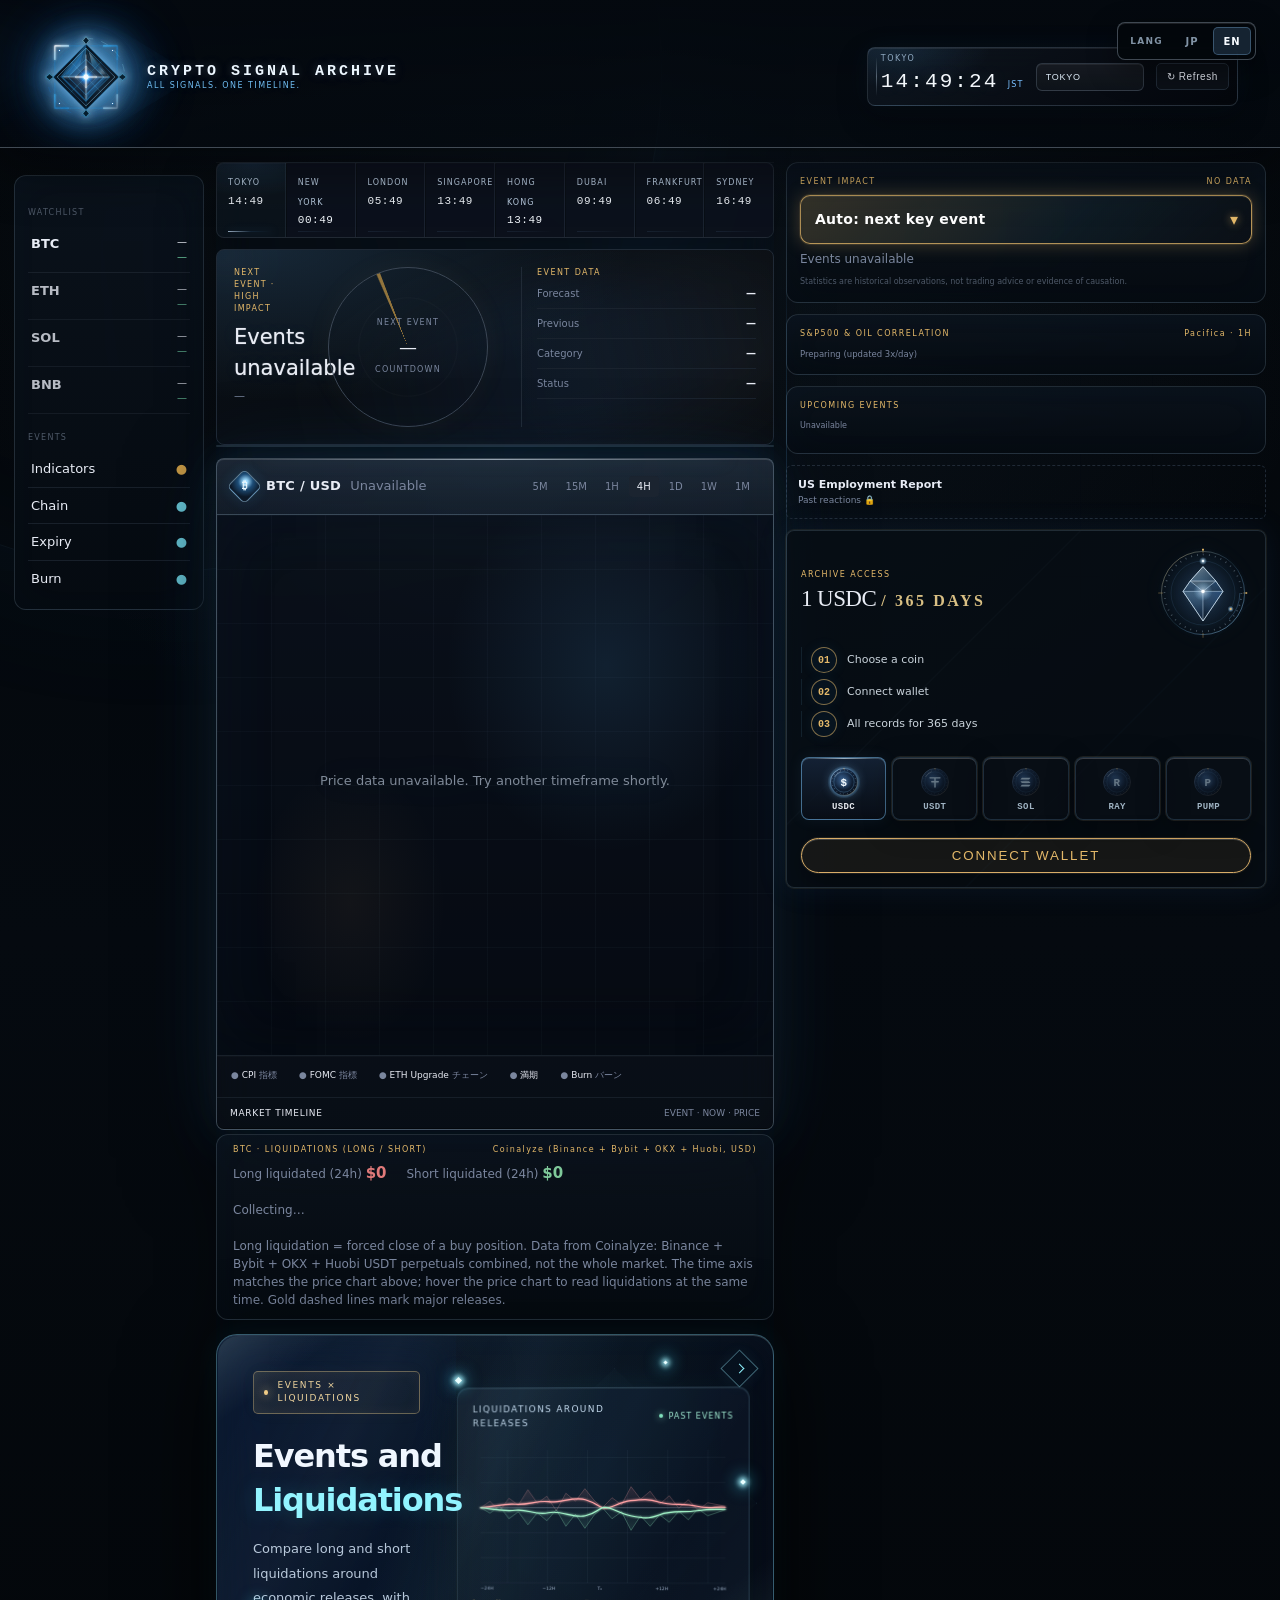
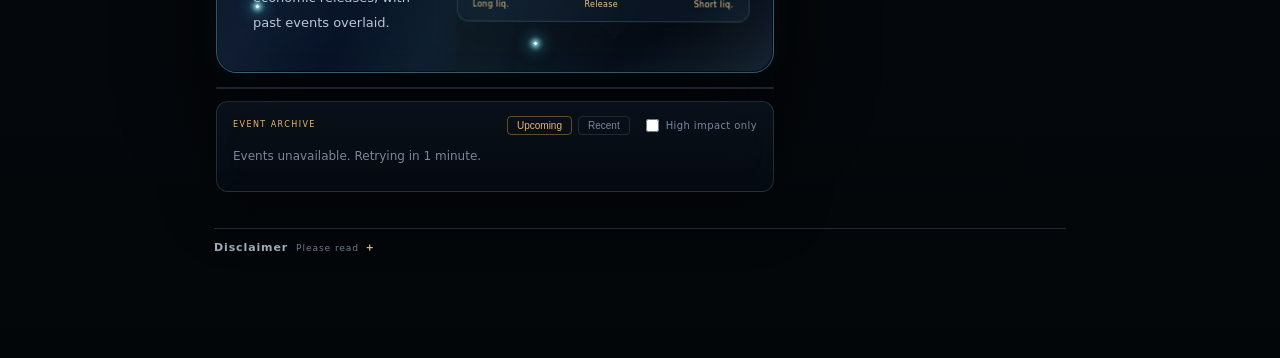
==== public/index.html @ 006ddf9a "apply update zip 2026-10-22T03:02:43Z" ====
<!doctype html>
<html lang="ja"><head>
<meta charset="utf-8"><link rel="manifest" href="/manifest.webmanifest"><meta name="theme-color" content="#020a1a"><link rel="icon" type="image/png" sizes="32x32" href="/favicon-32.png"><link rel="apple-touch-icon" href="/icons/apple-touch-icon.png"><meta name="apple-mobile-web-app-capable" content="yes"><meta name="mobile-web-app-capable" content="yes"><meta name="apple-mobile-web-app-title" content="CSA"><meta name="apple-mobile-web-app-status-bar-style" content="black-translucent"><script>if("serviceWorker" in navigator)addEventListener("load",function(){navigator.serviceWorker.register("/sw.js").catch(function(){})})</script><meta name="viewport" content="width=device-width,initial-scale=1"><script>try{var w=Math.min(screen.width||9999,innerWidth||9999);if(w<=900&&!/[?&]pc\b/.test(location.search))location.replace("/classic.html"+location.hash)}catch(_){}</script><title>CRYPTO SIGNAL ARCHIVE</title><meta name="description" content="経済指標などの予定カレンダーと、発表時のBTC・ETH・SOL・BNBの値動きの記録。急変動時のS&P500との相関も掲載。事実のみで、予測や売買の助言はしません。"><meta property="og:type" content="website"><meta property="og:site_name" content="CRYPTO SIGNAL ARCHIVE"><meta property="og:title" content="CRYPTO SIGNAL ARCHIVE"><meta property="og:description" content="経済指標などの予定カレンダーと、発表時のBTC・ETH・SOL・BNBの値動きの記録。急変動時のS&P500との相関も掲載。事実のみで、予測や売買の助言はしません。"><meta property="og:url" content="https://crypto-schedule.signalarchive.workers.dev/"><meta property="og:locale" content="ja_JP"><meta name="twitter:card" content="summary">
<style>
:root{--bg:#080b10;--p:#0d1219;--p2:#10161f;--line:#202a36;--text:#e8ebf0;--muted:#7f8a99;--dim:#4e5968;--gold:#c99a45;--gold2:#e4b96a;--up:#6ccaa0;--down:#d87878;--cyan:#69c7d6}
*{box-sizing:border-box}html,body{margin:0;background:var(--bg);color:var(--text)}body{font:13px/1.55 "Noto Sans JP","Hiragino Sans","Yu Gothic",system-ui,sans-serif;font-variant-numeric:tabular-nums}.top{height:72px;border-bottom:1px solid var(--line);display:flex;align-items:center;justify-content:space-between;padding:0 24px}.brand{display:flex;gap:13px;align-items:center}.mark{width:23px;height:23px;border:1px solid var(--gold);transform:rotate(45deg)}.brand b{font:16px Georgia,serif;letter-spacing:.18em}.brand small{display:block;color:var(--muted);font-size:8px;letter-spacing:.24em}.clock{display:flex;align-items:center;gap:14px}.clock small{display:block;color:var(--muted);font-size:9px;letter-spacing:.14em}.clock strong{font-size:19px;letter-spacing:.08em}.clock em{font-style:normal;color:var(--gold2);font-size:9px}.city{background:#0b1017;color:var(--text);border:1px solid var(--line);padding:7px;border-radius:5px}.layout{max-width:1540px;margin:auto;padding:14px;display:grid;grid-template-columns:205px minmax(0,1fr) 300px;gap:12px}.card{background:linear-gradient(180deg,var(--p2),var(--p));border:1px solid var(--line);border-radius:8px}.left{padding:13px;position:sticky;top:13px}.search{width:100%;background:#090e14;border:1px solid var(--line);color:var(--muted);padding:9px;border-radius:5px;margin-bottom:16px}.nav{display:grid;gap:3px}.nav a{padding:8px;color:var(--muted);text-decoration:none}.nav a.active{color:var(--text);background:#151c26;border-left:2px solid var(--gold)}.label{font-size:8px;color:var(--dim);letter-spacing:.2em;margin:18px 0 7px}.coin{display:flex;justify-content:space-between;padding:8px 3px;border-bottom:1px solid #18202a}.coin:last-child{border:0}.cv{text-align:right;font-size:10px}.up{color:var(--up)}.muted{color:var(--muted)}.zones{display:flex;overflow:auto;border:1px solid var(--line);border-radius:8px;background:#0b1017}.zone{min-width:105px;flex:1;padding:7px 10px;border-right:1px solid var(--line)}.zone:last-child{border:0}.zone b{font-size:10px;font-weight:500}.zone span{display:block;color:var(--muted);font-size:10px}.zone.active{background:rgba(201,154,69,.07)}.hero{margin-top:11px;padding:17px;display:grid;grid-template-columns:minmax(0,1fr) 190px 235px;gap:18px;border:1px solid var(--line);border-radius:8px;background:radial-gradient(circle at 58% 0,rgba(201,154,69,.07),transparent 28%),var(--p)}.kicker,.ptitle{font-size:8px;letter-spacing:.18em;color:var(--gold2)}h1{font-size:21px;font-weight:500;margin:7px 0 3px}.when{font-size:11px;color:var(--muted)}.desc{font-size:10px;color:var(--muted);margin-top:12px}.pill{font-size:8px;color:#d99a8e;border:1px solid #76504b;border-radius:3px;padding:2px 5px;margin-left:6px}.dial{width:160px;height:160px;border:1px solid #3b4654;border-radius:50%;margin:auto;display:grid;place-items:center;background:radial-gradient(circle,transparent 0 43%,rgba(255,255,255,.02) 44%,transparent 45%),conic-gradient(from 210deg,transparent 0 35%,rgba(201,154,69,.7) 35.3% 35.8%,transparent 36%);box-shadow:0 0 28px rgba(201,154,69,.05)}.dialin{text-align:center}.dialin small{display:block;color:var(--muted);font-size:8px;letter-spacing:.15em}.count{font-size:24px;margin:4px 0}.q{border-left:1px solid var(--line);padding-left:15px}.qrow{display:flex;justify-content:space-between;padding:7px 0;border-bottom:1px solid #1a232e;font-size:10px}.qrow span{color:var(--muted)}.chart{margin-top:11px;overflow:hidden}.chead{height:48px;display:flex;align-items:center;justify-content:space-between;padding:0 13px;border-bottom:1px solid var(--line)}.asset{display:flex;align-items:center;gap:9px}.badge{width:25px;height:25px;border-radius:50%;display:grid;place-items:center;background:#202832;color:#f0a64a;font-weight:700}.tf button{border:0;background:none;color:var(--muted);padding:5px 7px}.tf .on{background:#1b2430;color:var(--text);border-radius:4px}.canvaswrap{height:455px;position:relative;background:linear-gradient(rgba(255,255,255,.024) 1px,transparent 1px),linear-gradient(90deg,rgba(255,255,255,.024) 1px,transparent 1px),#0a0f15;background-size:54px 54px}.canvaswrap canvas{width:100%;height:100%;display:block}.nowtag{position:absolute;top:9px;left:66%;transform:translateX(-50%);font-size:8px;letter-spacing:.16em;background:#0c1118;border:1px solid #66717e;padding:2px 6px}.eventsbar{display:flex;gap:20px;overflow:auto;padding:9px 13px;border-top:1px solid var(--line);font-size:9px;color:var(--muted)}.eventsbar b{color:var(--text);font-weight:500}.right{display:flex;flex-direction:column;gap:11px}.r{padding:13px}.impact .ptitle{display:flex;justify-content:space-between}.iname{font-size:14px;margin-top:5px}.mean{font-size:24px;color:var(--up);margin-top:3px}.small{font-size:9px;color:var(--muted)}.mini{height:80px;margin:10px 0;border-top:1px solid var(--line);border-bottom:1px solid var(--line)}.mini svg{width:100%;height:100%}.table{width:100%;border-collapse:collapse;font-size:10px}.table td{padding:6px 0;border-bottom:1px solid #1a232e}.table td:last-child{text-align:right}.dist{font-size:9px;color:var(--muted);margin-top:9px}.note{font-size:8px;color:var(--dim);margin-top:8px;line-height:1.6}.event{padding:8px 0;border-bottom:1px solid #1a232e}.event:last-child{border:0}.etime{color:var(--gold2);font-size:9px}.ekind{color:var(--muted);font-size:8px}.lock{padding:11px;border:1px dashed var(--line);border-radius:6px;color:var(--muted);font-size:9px}.lock b{color:var(--text);font-size:11px}.access{padding:14px;border:1px solid rgba(201,154,69,.45);border-radius:8px;background:linear-gradient(100deg,rgba(201,154,69,.055),transparent 65%)}.price{font:23px Georgia,serif;margin:5px 0}.access button{width:100%;margin-top:10px;padding:9px;background:rgba(201,154,69,.08);border:1px solid var(--gold);color:var(--gold2);border-radius:5px}.foot{font-size:8px;color:var(--dim);margin-top:9px}
@media(max-width:1050px){.layout{grid-template-columns:175px 1fr}.right{grid-column:1/-1;display:grid;grid-template-columns:1fr 1fr}.access{grid-column:1/-1}.hero{grid-template-columns:1fr 180px}.q{display:none}}
@media(max-width:720px){.top{padding:10px 12px;height:auto}.brand b{font-size:12px}.brand small{font-size:6px}.mark{width:19px;height:19px}.clock small{display:none}.clock strong{font-size:14px}.city{font-size:10px;max-width:76px}.layout{display:block;padding:9px}.left{display:none}.zones .zone:nth-child(n+5){display:none}.hero{grid-template-columns:1fr;gap:12px}.dial{width:135px;height:135px}.q{display:none}.canvaswrap{height:390px}.right{display:flex}.impact{order:-1}.tf button:nth-child(n+5){display:none}}


/* ===== READABILITY / DESKTOP TERMINAL LAYER ===== */
:root{
  --bg:#05070e;
  --card:#0e1320;
  --card2:#101625;
  --border:#1d2538;
  --border2:#263149;
  --text:#e8ecf5;
  --muted:#7a869e;
  --gold:#d9ad68;
  --green:#4ade80;
  --red:#f87171;
  --blue:#739ee8;
}
html{background:var(--bg)}
body{
  background:
    radial-gradient(800px 400px at 18% 0%,rgba(217,173,104,.075),transparent 68%),
    radial-gradient(650px 340px at 84% 16%,rgba(115,158,232,.035),transparent 70%),
    var(--bg);
  color:var(--text);
  font-family:Inter,"Noto Sans JP",system-ui,-apple-system,sans-serif;
  font-size:13px;
  line-height:1.5;
}
body::before{opacity:.7}
.card{
  background:rgba(14,19,32,.82);
  border-color:var(--border);
  border-radius:12px;
  box-shadow:0 8px 30px rgba(0,0,0,.16);
}
.hero{
  background:
    radial-gradient(500px 180px at 18% 0%,rgba(217,173,104,.055),transparent 72%),
    rgba(14,19,32,.88);
}
.section-title{
  letter-spacing:.13em;
  font-size:10px;
  color:#aeb8ca;
}
.muted,.sub,.small{color:var(--muted)}
.num,.price,.count,.metric{font-variant-numeric:tabular-nums;font-feature-settings:"tnum" 1}
.price{letter-spacing:-.025em}
.zones{gap:1px!important}
.zones .zone{
  min-width:0;
  padding:8px 10px;
  background:rgba(14,19,32,.7);
}
.zones .zone.active{
  background:rgba(217,173,104,.055);
  border-color:rgba(217,173,104,.18);
}
.chart{
  min-width:0;
  background:rgba(8,11,19,.7);
}
.chart-head{
  display:flex;
  align-items:flex-start;
  justify-content:space-between;
  gap:14px;
}
.chart-tools{
  display:flex;
  gap:5px;
  flex-wrap:wrap;
  justify-content:flex-end;
}
.chart-tools button{
  border:1px solid var(--border);
  background:rgba(255,255,255,.015);
  color:var(--muted);
  border-radius:6px;
  padding:4px 7px;
  font:10px ui-monospace,SFMono-Regular,monospace;
}
.chart-tools button.active{
  color:var(--text);
  border-color:rgba(217,173,104,.38);
  background:rgba(217,173,104,.07);
}
.canvaswrap{
  border-top:1px solid rgba(255,255,255,.025);
  border-bottom:1px solid rgba(255,255,255,.025);
  background:linear-gradient(180deg,rgba(255,255,255,.008),transparent);
}
.chart-readout{
  position:absolute;
  z-index:8;
  min-width:118px;
  padding:7px 9px;
  border:1px solid var(--border2);
  border-radius:7px;
  background:rgba(5,7,14,.94);
  box-shadow:0 10px 24px rgba(0,0,0,.28);
  font:10px/1.55 ui-monospace,SFMono-Regular,monospace;
  color:#cbd4e3;
  pointer-events:none;
  opacity:0;
  transform:translateY(4px);
  transition:opacity .12s ease,transform .12s ease;
  backdrop-filter:blur(10px);
}
.chart-readout.show{opacity:1;transform:translateY(0)}
.chart-crosshair{
  position:absolute;
  top:0;bottom:0;width:1px;
  background:rgba(232,236,245,.16);
  pointer-events:none;
  opacity:0;
  transition:left .08s linear,opacity .12s ease;
}
.chart-crosshair.show{opacity:1}
.chart-dot{
  position:absolute;
  width:5px;height:5px;border-radius:50%;
  border:1px solid #e8ecf5;
  background:#0e1320;
  transform:translate(-50%,-50%);
  pointer-events:none;
  opacity:0;
  box-shadow:0 0 10px rgba(232,236,245,.18);
}
.chart-dot.show{opacity:1}
.event-strip{
  display:grid;
  grid-template-columns:repeat(5,minmax(0,1fr));
  gap:1px;
  border:1px solid var(--border);
  border-radius:8px;
  overflow:hidden;
  background:var(--border);
}
.event-strip .event{
  min-width:0;
  padding:8px 9px;
  background:rgba(14,19,32,.84);
}
.event-strip .event:hover{background:rgba(255,255,255,.025)}
.event-name{
  white-space:nowrap;
  overflow:hidden;
  text-overflow:ellipsis;
}
.impact{
  background:
    radial-gradient(320px 180px at 100% 0%,rgba(217,173,104,.035),transparent 70%),
    rgba(14,19,32,.84);
}
.impact-grid{
  display:grid;
  grid-template-columns:1.05fr .95fr;
  gap:16px;
  align-items:center;
}
.impact-stat{
  display:grid;
  grid-template-columns:repeat(3,minmax(0,1fr));
  gap:1px;
  background:var(--border);
  border:1px solid var(--border);
  border-radius:8px;
  overflow:hidden;
}
.impact-stat>div{
  background:rgba(14,19,32,.9);
  padding:9px;
}
.side-stack{
  display:flex;
  flex-direction:column;
  gap:12px;
}
.locked{
  background:rgba(8,11,19,.55);
  border-color:rgba(217,173,104,.12);
}
.access{
  background:
    radial-gradient(280px 100px at 0 0,rgba(217,173,104,.06),transparent 75%),
    rgba(14,19,32,.86);
}
.access .price-big{
  font-size:25px;
  letter-spacing:-.04em;
}
@media (min-width:1100px){
  .app-shell{
    max-width:1500px;
    margin:0 auto;
    padding:0 18px 24px;
  }
  .main-grid{
    display:grid;
    grid-template-columns:minmax(0,1fr) 290px;
    gap:14px;
    align-items:start;
  }
  .main-primary{min-width:0}
  .side-stack{position:sticky;top:72px}
}
@media (max-width:900px){
  .event-strip{grid-template-columns:repeat(2,minmax(0,1fr))}
  .impact-grid{grid-template-columns:1fr}
}
@media (max-width:560px){
  body{font-size:12px}
  .event-strip{grid-template-columns:1fr}
  .chart-tools{justify-content:flex-start}
  .impact-stat{grid-template-columns:1fr 1fr}
  .impact-stat>div:last-child{grid-column:1/-1}
}

/* ===== MOTION LAYER / premium terminal feel =====
:root{
  --motion-gold:rgba(201,154,69,.55);
  --motion-white:rgba(244,245,247,.9);
  --motion-cyan:rgba(105,199,214,.42);
}
body::before{
  content:"";position:fixed;inset:0;pointer-events:none;z-index:50;
  background:radial-gradient(900px 380px at 50% -10%,rgba(201,154,69,.035),transparent 68%);
  animation:ambientBreath 7s ease-in-out infinite;
}
@keyframes ambientBreath{0%,100%{opacity:.55}50%{opacity:1}}

.card{
  transition:border-color .5s ease,box-shadow .5s ease,transform .35s ease;
}
.card:hover{
  border-color:#303c4b;
  box-shadow:0 12px 34px rgba(0,0,0,.18);
}
.hero{
  position:relative;overflow:hidden;
}
.hero::after{
  content:"";position:absolute;top:0;left:-35%;width:28%;height:100%;
  background:linear-gradient(90deg,transparent,rgba(255,255,255,.045),transparent);
  transform:skewX(-18deg);
  animation:softSweep 8s ease-in-out infinite;
  pointer-events:none;
}
@keyframes softSweep{0%,55%{left:-35%;opacity:0}65%{opacity:1}88%,100%{left:125%;opacity:0}}

.dial{
  animation:dialBreath 3.8s ease-in-out infinite;
}
@keyframes dialBreath{
  0%,100%{box-shadow:0 0 0 1px rgba(201,154,69,.08),0 0 20px rgba(201,154,69,.035)}
  50%{box-shadow:0 0 0 1px rgba(201,154,69,.16),0 0 34px rgba(201,154,69,.09)}
}
.dial::before{
  animation:dialInner 12s linear infinite;
}
@keyframes dialInner{to{transform:rotate(360deg)}}

.count{
  transition:opacity .12s ease,filter .12s ease;
}
.count.tick{
  animation:countTick .28s ease-out;
}
@keyframes countTick{
  0%{opacity:.65;filter:brightness(1)}
  45%{opacity:1;filter:brightness(1.8)}
  100%{opacity:1;filter:brightness(1)}
}

.zones .zone.active{
  position:relative;
  overflow:hidden;
}
.zones .zone.active::after{
  content:"";position:absolute;left:-40%;top:0;width:35%;height:100%;
  background:linear-gradient(90deg,transparent,rgba(201,154,69,.08),transparent);
  animation:zoneSweep 5.5s ease-in-out infinite;
}
@keyframes zoneSweep{0%,65%{left:-40%}100%{left:120%}}

.chart{
  position:relative;
}
.chart::before{
  content:"";position:absolute;inset:48px 0 54px;pointer-events:none;z-index:2;
  background:linear-gradient(90deg,transparent 0 49%,rgba(255,255,255,.018) 50%,transparent 51%);
  opacity:.35;
}
.canvaswrap{
  position:relative;
  overflow:hidden;
}
.canvaswrap::after{
  content:"";position:absolute;top:0;bottom:0;width:90px;left:-120px;
  background:linear-gradient(90deg,transparent,rgba(255,255,255,.035),transparent);
  transform:skewX(-16deg);
  pointer-events:none;
  animation:chartSweep 11s ease-in-out infinite;
}
@keyframes chartSweep{
  0%,68%{left:-120px;opacity:0}
  74%{opacity:1}
  90%,100%{left:110%;opacity:0}
}
.nowtag{
  transition:left .8s linear,box-shadow .5s ease;
  box-shadow:0 0 0 rgba(244,245,247,0);
  animation:nowPulse 2.8s ease-in-out infinite;
}
@keyframes nowPulse{
  0%,100%{box-shadow:0 0 0 rgba(244,245,247,0)}
  50%{box-shadow:0 0 16px rgba(244,245,247,.12)}
}
.eventsbar span{
  transition:color .3s ease,transform .3s ease;
}
.eventsbar span:hover{
  color:var(--text);
  transform:translateY(-1px);
}

.impact{
  position:relative;
}
.impact::after{
  content:"";position:absolute;top:0;left:-70%;width:45%;height:100%;
  background:linear-gradient(100deg,transparent,rgba(201,154,69,.055),transparent);
  transform:skewX(-16deg);
  animation:impactSweep 9s ease-in-out infinite;
  pointer-events:none;
}
@keyframes impactSweep{
  0%,62%{left:-70%;opacity:0}
  70%{opacity:1}
  90%,100%{left:125%;opacity:0}
}
.mini svg polyline{
  stroke-dasharray:520;
  stroke-dashoffset:520;
  animation:drawImpact 2.2s cubic-bezier(.2,.7,.2,1) .25s forwards,impactTrace 7s ease-in-out 2.5s infinite;
}
@keyframes drawImpact{to{stroke-dashoffset:0}}
@keyframes impactTrace{
  0%,100%{filter:drop-shadow(0 0 0 rgba(105,199,214,0))}
  50%{filter:drop-shadow(0 0 4px rgba(105,199,214,.28))}
}
.mean{
  animation:meanBreathe 3.5s ease-in-out infinite;
}
@keyframes meanBreathe{
  0%,100%{text-shadow:0 0 0 rgba(108,202,160,0)}
  50%{text-shadow:0 0 13px rgba(108,202,160,.14)}
}
.event{
  transition:background .35s ease,padding-left .35s ease;
}
.event:hover{
  background:rgba(255,255,255,.018);
  padding-left:5px;
}
.access button{
  position:relative;overflow:hidden;
  transition:background .25s ease,box-shadow .25s ease,border-color .25s ease;
}
.access button::after{
  content:"";position:absolute;top:0;left:-65%;width:35%;height:100%;
  background:linear-gradient(90deg,transparent,rgba(255,255,255,.16),transparent);
  transform:skewX(-20deg);
  animation:buttonSweep 6s ease-in-out infinite;
}
.access button:hover{
  background:rgba(201,154,69,.14);
  border-color:var(--gold2);
  box-shadow:0 0 18px rgba(201,154,69,.09);
}
@keyframes buttonSweep{0%,72%{left:-65%;opacity:0}80%{opacity:1}95%,100%{left:130%;opacity:0}}

@media(prefers-reduced-motion:reduce){
  *,*::before,*::after{animation-duration:.001ms!important;animation-iteration-count:1!important;scroll-behavior:auto!important}
}


/* === V5 ARCHIVE CORE / GEOMETRIC LIGHT FIELD === */
body{
  background:
    radial-gradient(900px 480px at 11% -8%, rgba(205,166,91,.075), transparent 58%),
    radial-gradient(760px 520px at 88% 18%, rgba(125,143,168,.045), transparent 62%),
    linear-gradient(180deg,#070a0e 0%,#090d12 52%,#070a0e 100%);
  position:relative;
}
body:before{
  content:"";position:fixed;inset:0;pointer-events:none;z-index:-2;
  background:
    linear-gradient(rgba(255,255,255,.018) 1px,transparent 1px),
    linear-gradient(90deg,rgba(255,255,255,.018) 1px,transparent 1px);
  background-size:72px 72px;
  mask-image:linear-gradient(to bottom,rgba(0,0,0,.7),transparent 78%);
}
body:after{
  content:"";position:fixed;left:-12vw;top:-20vh;width:58vw;height:58vw;
  border:1px solid rgba(201,154,69,.055);border-radius:50%;
  box-shadow:0 0 90px rgba(201,154,69,.025), inset 0 0 80px rgba(255,255,255,.012);
  pointer-events:none;z-index:-1;
}
.top{
  position:relative;overflow:hidden;
  background:linear-gradient(180deg,rgba(10,14,19,.92),rgba(8,11,15,.76));
  box-shadow:0 12px 34px rgba(0,0,0,.25);
}
.top:after{
  content:"";position:absolute;left:0;bottom:-1px;width:34%;height:1px;
  background:linear-gradient(90deg,transparent,rgba(255,255,255,.75),rgba(201,154,69,.7),transparent);
  filter:blur(.35px);opacity:.7;
}
.brand{gap:15px}
.brand b{letter-spacing:.22em;text-shadow:0 0 18px rgba(216,235,248,.12),0 0 38px rgba(77,165,224,.10)}
.archive-core{
  width:34px;height:34px;position:relative;flex:0 0 auto;
  display:grid;place-items:center;
  filter:drop-shadow(0 0 7px rgba(201,154,69,.13));
}
.archive-core:before{
  content:"";position:absolute;inset:3px;border-radius:50%;
  border:1px solid rgba(255,255,255,.09);
  box-shadow:0 0 18px rgba(201,154,69,.08), inset 0 0 12px rgba(255,255,255,.025);
}
.archive-core svg{width:100%;height:100%;overflow:visible}
.core-orbit{fill:none;stroke:url(#coreStroke);stroke-width:.8;filter:url(#coreGlow);transform-box:fill-box;transform-origin:center}
.orbit-a{animation:coreSpin 16s linear infinite}
.orbit-b{animation:coreSpinReverse 23s linear infinite}
.orbit-c{animation:coreSpin 9s linear infinite}
.core-dot{fill:rgba(201,154,69,.08);stroke:#d9b36a;stroke-width:.8;filter:url(#coreGlow);animation:corePulse 2.8s ease-in-out infinite}
.core-white{fill:#fff;filter:url(#coreGlow);opacity:.95}
@keyframes coreSpin{to{transform:rotate(360deg)}}
@keyframes coreSpinReverse{to{transform:rotate(-360deg)}}
@keyframes corePulse{0%,100%{opacity:.45;transform:scale(.82)}50%{opacity:1;transform:scale(1.18)}}
.brand:after{
  content:"";position:absolute;left:24px;top:14px;width:150px;height:42px;
  background:radial-gradient(circle,rgba(255,255,255,.055),transparent 68%);
  pointer-events:none;filter:blur(5px);
}
.card{
  box-shadow:0 12px 36px rgba(0,0,0,.18), inset 0 1px 0 rgba(255,255,255,.018);
}
.hero{
  position:relative;overflow:hidden;
  background:
    radial-gradient(420px 180px at 18% 0,rgba(201,154,69,.075),transparent 70%),
    radial-gradient(300px 260px at 92% 40%,rgba(255,255,255,.018),transparent 70%),
    var(--p);
}
.hero:before{
  content:"";position:absolute;right:-110px;top:-145px;width:330px;height:330px;
  border:1px solid rgba(201,154,69,.045);border-radius:50%;
  box-shadow:0 0 70px rgba(201,154,69,.025);
  pointer-events:none;
}
.chart{box-shadow:0 15px 40px rgba(0,0,0,.22)}
.canvaswrap{
  background:
    radial-gradient(circle at 68% 40%,rgba(201,154,69,.045),transparent 28%),
    linear-gradient(rgba(255,255,255,.024) 1px,transparent 1px),
    linear-gradient(90deg,rgba(255,255,255,.024) 1px,transparent 1px),
    #0a0f15;
}
.nowtag{box-shadow:0 0 18px rgba(255,255,255,.035)}
@media(max-width:720px){
  .archive-core{width:28px;height:28px}
}
@media(prefers-reduced-motion:reduce){
  .orbit-a,.orbit-b,.orbit-c,.core-dot{animation:none}
}
.rail-sweep{position:absolute;left:-40%;top:0;width:55%;height:100%;background:linear-gradient(90deg,transparent,rgba(255,255,255,.028),transparent);transform:skewX(-18deg);animation:railSweep 8s ease-in-out infinite;pointer-events:none}
@keyframes railSweep{0%,65%{left:-55%;opacity:0}72%{opacity:1}100%{left:125%;opacity:0}}
@media(prefers-reduced-motion:reduce){.rail-sweep{animation:none}}

/* === V6 BLUE / SILVER LIGHT-FIELD === */
:root{
  --archive-blue:#7bbcff;
  --archive-blue-hot:#dff3ff;
  --archive-silver:#d8e0e8;
  --archive-silver-dim:#7f8b98;
  --archive-gold:#cda85f;
}
body{
  background:
    radial-gradient(700px 420px at 7% 0%,rgba(94,174,255,.16),transparent 63%),
    radial-gradient(900px 520px at 88% 8%,rgba(199,220,240,.075),transparent 66%),
    radial-gradient(650px 500px at 50% 75%,rgba(39,108,177,.055),transparent 70%),
    linear-gradient(180deg,#030507 0%,#070a0f 43%,#030507 100%);
}
body:before{
  background:
    linear-gradient(rgba(177,209,235,.022) 1px,transparent 1px),
    linear-gradient(90deg,rgba(177,209,235,.022) 1px,transparent 1px);
  background-size:64px 64px;
  mask-image:linear-gradient(to bottom,rgba(0,0,0,.85),transparent 92%);
}
body:after{
  left:-14vw;top:-22vh;width:70vw;height:70vw;
  border-color:rgba(119,188,255,.075);
  box-shadow:0 0 120px rgba(72,155,225,.07),inset 0 0 100px rgba(216,224,232,.025);
}

/* Header becomes the main visual stage. */
.top{
  background:
    radial-gradient(500px 130px at 15% 50%,rgba(92,174,255,.11),transparent 72%),
    linear-gradient(90deg,rgba(3,6,9,.97),rgba(8,12,17,.89),rgba(3,6,9,.97));
  border-bottom:1px solid rgba(194,211,225,.08);
  box-shadow:0 18px 55px rgba(0,0,0,.48),0 0 60px rgba(44,123,190,.045);
}
.top:before{
  content:"";position:absolute;left:260px;top:-105px;width:460px;height:230px;
  border:1px solid rgba(122,190,255,.07);border-radius:50%;
  transform:rotate(-11deg);
  box-shadow:0 0 55px rgba(80,164,230,.045);
  pointer-events:none;
}
.top:after{
  width:54%;height:1px;
  background:linear-gradient(90deg,transparent,rgba(223,243,255,.9),rgba(116,190,255,.7),rgba(205,168,95,.45),transparent);
  box-shadow:0 0 12px rgba(130,201,255,.35);
  opacity:.9;
}

/* Huge geometry behind the title. */
.brand{
  position:relative;
  isolation:isolate;
}
.brand:before{
  content:"";
  position:absolute;
  z-index:-1;
  left:-120px;top:-150px;
  width:470px;height:360px;
  background:
    conic-gradient(from 20deg,transparent 0 11%,rgba(124,193,255,.12) 11.2% 11.8%,transparent 12% 24%,
    rgba(218,232,244,.075) 24.2% 24.7%,transparent 25% 47%,
    rgba(103,177,241,.10) 47.2% 47.7%,transparent 48% 69%,
    rgba(205,168,95,.055) 69.2% 69.6%,transparent 70%);
  clip-path:polygon(50% 0,100% 50%,50% 100%,0 50%);
  filter:blur(.2px) drop-shadow(0 0 18px rgba(94,178,245,.16));
  transform:rotate(14deg);
  animation:titleGeometry 26s linear infinite;
  pointer-events:none;
}
.brand:after{
  left:-30px;top:-50px;width:370px;height:150px;
  background:
    radial-gradient(ellipse at 35% 50%,rgba(219,241,255,.12),transparent 55%),
    linear-gradient(90deg,transparent,rgba(100,182,248,.075),transparent);
  filter:blur(11px);
}
@keyframes titleGeometry{
  to{transform:rotate(374deg)}
}

/* Archive Core: now silver/blue instead of gold dominant. */
.archive-core{
  width:40px;height:40px;
  filter:drop-shadow(0 0 7px rgba(116,190,255,.35))
         drop-shadow(0 0 22px rgba(82,157,217,.14));
}
.archive-core:before{
  inset:1px;
  border-color:rgba(220,237,249,.16);
  box-shadow:0 0 25px rgba(99,185,255,.15),inset 0 0 15px rgba(216,232,245,.055);
}
.core-orbit{stroke:url(#coreStroke);filter:url(#coreGlow) drop-shadow(0 0 5px rgba(113,191,255,.4))}
.core-dot{fill:rgba(90,177,246,.11);stroke:#b9e2ff;filter:url(#coreGlow);}

/* Inject the requested blue/silver SVG gradient over the existing IDs. */
.archive-core svg defs #coreStroke stop:first-child{stop-color:#ffffff}
.archive-core svg defs #coreStroke stop:nth-child(2){stop-color:#8dcbff}
.archive-core svg defs #coreStroke stop:last-child{stop-color:#607080}

/* Cards: blacker, sharper, with indirect edge light. */
.card{
  background:
    linear-gradient(145deg,rgba(14,19,25,.94),rgba(5,8,12,.97));
  border-color:rgba(191,210,225,.075);
  box-shadow:
    0 18px 45px rgba(0,0,0,.42),
    inset 0 1px 0 rgba(230,242,252,.025),
    0 0 35px rgba(50,125,185,.025);
}
.card:before{
  content:"";position:absolute;inset:0;pointer-events:none;border-radius:inherit;
  box-shadow:inset 0 0 40px rgba(72,157,218,.018);
}

/* Hero illumination */
.hero{
  background:
    radial-gradient(500px 210px at 10% 0%,rgba(99,185,255,.13),transparent 72%),
    radial-gradient(330px 300px at 94% 55%,rgba(218,231,241,.045),transparent 70%),
    linear-gradient(145deg,#0b1118,#05080c);
}
.hero:after{
  content:"";position:absolute;left:-10%;bottom:-55px;width:70%;height:100px;
  background:linear-gradient(90deg,transparent,rgba(94,180,245,.08),transparent);
  filter:blur(18px);
  pointer-events:none;
}

/* Main title contrast */
.brand b{
  color:#eef4f8;
  text-shadow:0 0 18px rgba(216,235,248,.12),0 0 42px rgba(77,165,224,.10);
}
.brand small{
  color:#8ea0b0;
}

/* Gold becomes an accent rather than the entire palette. */
.wallet,.gold,.accent{
  color:#d9b873;
}
.gold-line{
  background:linear-gradient(90deg,transparent,#d8b86f,rgba(126,190,240,.6),transparent);
}

/* Event beacons / NOW line get cold light. */
.eventline{
  box-shadow:0 0 16px rgba(103,190,255,.22),0 0 3px rgba(255,255,255,.5);
}
.nowline{
  box-shadow:0 0 22px rgba(120,201,255,.38),0 0 4px rgba(255,255,255,.8);
}

/* Chart gets a cold ambient halo. */
.chart{
  box-shadow:
    0 20px 55px rgba(0,0,0,.48),
    0 0 55px rgba(43,126,185,.065);
}
.canvaswrap{
  background:
    radial-gradient(circle at 67% 37%,rgba(87,176,244,.08),transparent 31%),
    radial-gradient(circle at 15% 85%,rgba(207,220,232,.025),transparent 27%),
    linear-gradient(rgba(192,215,233,.024) 1px,transparent 1px),
    linear-gradient(90deg,rgba(192,215,233,.024) 1px,transparent 1px),
    #04070a;
}

/* Ambient side light rails. */
.left,.right{
  position:relative;
}
.left:after,.right:after{
  content:"";position:absolute;top:8%;bottom:8%;width:1px;
  background:linear-gradient(180deg,transparent,rgba(91,174,237,.23),rgba(218,231,241,.08),transparent);
  filter:blur(.35px);
  opacity:.8;
  pointer-events:none;
}
.left:after{right:0}
.right:after{left:0}

/* Moving indirect light across surfaces. */
.rail-sweep{
  background:linear-gradient(90deg,transparent,rgba(185,225,250,.045),rgba(93,180,243,.055),transparent);
  filter:blur(2px);
  animation-duration:10s;
}

@media(max-width:720px){
  .archive-core{width:32px;height:32px}
}
@media(prefers-reduced-motion:reduce){
  .brand:before{animation:none}
}

/* === V7 PICK YOUR COIN / WALLET MICRO-COIN ACCESS === */
.access-panel{
  position:relative;
  overflow:hidden;
  margin:18px 0 20px;
  padding:22px 24px 20px;
  background:
    radial-gradient(500px 190px at 4% 0%,rgba(94,174,255,.12),transparent 68%),
    radial-gradient(360px 220px at 98% 100%,rgba(203,220,236,.045),transparent 72%),
    linear-gradient(145deg,rgba(13,19,26,.97),rgba(3,6,9,.985));
  border:1px solid rgba(184,211,232,.11);
  box-shadow:
    0 24px 65px rgba(0,0,0,.48),
    inset 0 1px 0 rgba(239,248,255,.035),
    0 0 60px rgba(50,135,198,.055);
}
.access-panel:before{
  content:"";position:absolute;inset:0;pointer-events:none;
  background:
    linear-gradient(115deg,transparent 0 38%,rgba(216,237,252,.025) 39%,transparent 40%),
    linear-gradient(90deg,transparent,rgba(87,174,235,.035),transparent);
}
.access-panel:after{
  content:"";position:absolute;left:0;right:0;bottom:0;height:1px;
  background:linear-gradient(90deg,transparent,rgba(224,242,255,.8),rgba(104,186,247,.75),rgba(205,168,95,.35),transparent);
  box-shadow:0 0 16px rgba(108,188,246,.25);
}
.access-orbit{
  position:absolute;right:-95px;top:-125px;width:310px;height:310px;
  border:1px solid rgba(110,186,245,.08);border-radius:50%;
  box-shadow:0 0 50px rgba(77,159,218,.06),inset 0 0 40px rgba(216,235,248,.02);
  animation:accessOrbit 30s linear infinite;
}
.access-orbit:after{
  content:"";position:absolute;inset:28px;border:1px solid rgba(218,231,241,.045);
  transform:rotate(45deg);
}
@keyframes accessOrbit{to{transform:rotate(360deg)}}

.access-head{
  position:relative;z-index:1;display:flex;justify-content:space-between;align-items:flex-end;
  gap:20px;margin-bottom:16px;
}
.access-head h2{
  margin:3px 0 2px;font-size:22px;letter-spacing:.13em;color:#edf4f8;
  text-shadow:0 0 18px rgba(190,225,249,.11);
}
.access-head p{
  margin:0;color:#738494;font-size:10px;letter-spacing:.18em;
}
.eyebrow{
  color:#79bfff;font-size:9px;letter-spacing:.24em;font-weight:700;
}
.access-note{
  display:flex;align-items:center;gap:8px;color:#7e909f;font-size:9px;letter-spacing:.11em;
}
.live-dot{
  width:6px;height:6px;border-radius:50%;background:#bfe8ff;
  box-shadow:0 0 12px rgba(119,201,255,.9);
  animation:livePulse 2s ease-in-out infinite;
}
@keyframes livePulse{50%{opacity:.35;transform:scale(.7)}}

.coin-grid{
  position:relative;z-index:1;
  display:grid;grid-template-columns:repeat(7,minmax(0,1fr));gap:8px;
}
.coin-choice{
  appearance:none;border:1px solid rgba(185,207,224,.075);
  background:linear-gradient(145deg,rgba(18,25,33,.82),rgba(5,8,12,.95));
  color:#dce7ee;border-radius:8px;min-height:78px;padding:11px 10px;
  text-align:left;cursor:pointer;position:relative;overflow:hidden;
  transition:transform .22s ease,border-color .22s ease,box-shadow .22s ease,background .22s ease;
}
.coin-choice:before{
  content:"";position:absolute;left:-30%;top:0;width:55%;height:100%;
  background:linear-gradient(90deg,transparent,rgba(222,240,252,.035),transparent);
  transform:skewX(-18deg);transition:left .45s ease;
}
.coin-choice:hover{
  transform:translateY(-2px);
  border-color:rgba(145,205,247,.25);
  box-shadow:0 10px 26px rgba(0,0,0,.32),0 0 22px rgba(74,156,214,.08);
}
.coin-choice:hover:before{left:125%}
.coin-choice.active{
  border-color:rgba(174,222,255,.42);
  background:
    radial-gradient(130px 70px at 15% 10%,rgba(112,194,255,.14),transparent 70%),
    linear-gradient(145deg,rgba(18,31,43,.94),rgba(5,9,13,.98));
  box-shadow:inset 0 1px 0 rgba(244,251,255,.06),0 0 24px rgba(73,158,219,.1);
}
.coin-choice.active:after{
  content:"";position:absolute;left:10px;right:10px;bottom:7px;height:1px;
  background:linear-gradient(90deg,rgba(232,247,255,.9),rgba(112,193,247,.4),transparent);
  box-shadow:0 0 8px rgba(114,199,255,.45);
}
.coin-symbol{
  display:block;font-size:15px;line-height:1;margin-bottom:9px;color:#cfe9fb;
  text-shadow:0 0 12px rgba(126,200,255,.28);
}
.coin-main{display:block;font-size:14px;font-weight:700;letter-spacing:.05em;color:#edf4f8}
.coin-sub{display:block;margin-top:5px;font-size:7px;letter-spacing:.12em;color:#6f818f}
.coin-choice.more{border-style:dashed;opacity:.72}
.coin-choice.more .coin-symbol{color:#a6b5c1}

.access-bottom{
  position:relative;z-index:1;display:flex;justify-content:space-between;align-items:center;
  gap:18px;margin-top:15px;padding-top:13px;border-top:1px solid rgba(200,220,235,.055);
}
.access-microcopy{display:flex;flex-direction:column;gap:4px}
.access-microcopy strong{font-size:11px;letter-spacing:.05em;color:#c9d8e3}
.access-microcopy span{font-size:9px;color:#647584;letter-spacing:.02em}
.access-connect{
  border:1px solid rgba(205,168,95,.45);
  color:#e8d09a;background:linear-gradient(135deg,rgba(205,168,95,.10),rgba(7,10,14,.8));
  border-radius:6px;padding:11px 15px;font-size:10px;font-weight:700;letter-spacing:.12em;
  cursor:pointer;box-shadow:0 0 22px rgba(205,168,95,.055);
  transition:.2s ease;
}
.access-connect i{font-style:normal;margin-left:12px;font-size:15px}
.access-connect:hover{
  border-color:rgba(232,207,155,.78);box-shadow:0 0 28px rgba(205,168,95,.12);
  transform:translateY(-1px);
}

@media(max-width:1100px){
  .coin-grid{grid-template-columns:repeat(4,minmax(0,1fr))}
}
@media(max-width:720px){
  .access-panel{padding:18px 15px}
  .access-head{align-items:flex-start;flex-direction:column}
  .coin-grid{grid-template-columns:repeat(2,minmax(0,1fr))}
  .access-bottom{align-items:stretch;flex-direction:column}
  .access-connect{width:100%}
}
@media(prefers-reduced-motion:reduce){
  .access-orbit,.live-dot{animation:none}
}

/* === V8 WALLET-CENTRIC ACCESS === */
.wallet-access{
  position:relative;display:flex!important;align-items:center;gap:9px;
  padding:7px 10px 7px 9px!important;min-width:154px;
  background:linear-gradient(145deg,rgba(19,27,35,.92),rgba(5,8,12,.97))!important;
  border:1px solid rgba(205,168,95,.38)!important;
  box-shadow:0 0 22px rgba(205,168,95,.055),inset 0 1px 0 rgba(255,255,255,.035)!important;
}
.wallet-access:hover{border-color:rgba(225,203,157,.7)!important;box-shadow:0 0 30px rgba(205,168,95,.13),inset 0 1px 0 rgba(255,255,255,.05)!important}
.wallet-icon{font-size:16px;color:#d9c084;text-shadow:0 0 12px rgba(205,168,95,.35)}
.wallet-label{display:flex;flex-direction:column;align-items:flex-start;line-height:1.05}
.wallet-label b{font-size:9px;letter-spacing:.1em;color:#e7eef3}
.wallet-label small{margin-top:4px;font-size:6px;letter-spacing:.13em;color:#7d8c98}
.wallet-chevron{margin-left:auto;color:#9eacb7;font-size:13px;transition:transform .2s}
.wallet-access.open .wallet-chevron{transform:rotate(180deg)}

.wallet-popover{
  position:fixed;z-index:1000;right:22px;top:70px;width:min(620px,calc(100vw - 30px));
  padding:19px;
  background:
    radial-gradient(390px 170px at 0% 0%,rgba(88,174,239,.14),transparent 70%),
    radial-gradient(270px 160px at 100% 100%,rgba(205,168,95,.055),transparent 72%),
    linear-gradient(145deg,rgba(11,17,23,.985),rgba(3,6,9,.995));
  border:1px solid rgba(192,216,233,.13);border-radius:10px;
  box-shadow:0 28px 85px rgba(0,0,0,.68),0 0 55px rgba(61,139,195,.09),inset 0 1px 0 rgba(239,247,252,.035);
  opacity:0;transform:translateY(-8px) scale(.985);pointer-events:none;
  transition:opacity .2s ease,transform .2s ease;
}
.wallet-popover.open{opacity:1;transform:none;pointer-events:auto}
.wallet-popover:before{
  content:"";position:absolute;right:44px;top:-6px;width:12px;height:12px;
  background:#0b1117;border-left:1px solid rgba(192,216,233,.13);border-top:1px solid rgba(192,216,233,.13);
  transform:rotate(45deg);
}
.wallet-popover-glow{
  position:absolute;right:-100px;top:-120px;width:260px;height:260px;border:1px solid rgba(111,190,246,.07);
  border-radius:50%;box-shadow:0 0 45px rgba(70,151,208,.07);pointer-events:none;
}
.wallet-popover-head{position:relative;display:flex;justify-content:space-between;align-items:flex-start;margin-bottom:15px}
.wallet-eyebrow{font-size:8px;letter-spacing:.24em;color:#7bbfff}
.wallet-popover h3{margin:3px 0 3px;font-size:21px;letter-spacing:.1em;color:#eef4f8}
.wallet-popover p{margin:0;font-size:8px;letter-spacing:.16em;color:#6e7f8c}
.wallet-close{
  width:28px;height:28px;border:1px solid rgba(192,213,228,.09);border-radius:5px;
  background:rgba(255,255,255,.018);color:#91a0ac;font-size:18px;cursor:pointer;
}
.wallet-close:hover{color:#edf5fa;border-color:rgba(190,216,234,.25)}
.wallet-choices{display:grid;grid-template-columns:repeat(7,minmax(0,1fr));gap:7px}
.pay-choice{
  position:relative;overflow:hidden;min-height:69px;padding:9px 7px;text-align:left;
  border:1px solid rgba(190,211,225,.075);border-radius:7px;
  background:linear-gradient(145deg,rgba(18,25,33,.8),rgba(5,8,12,.95));color:#dce7ee;cursor:pointer;
  transition:.2s ease;
}
.pay-choice:hover{transform:translateY(-1px);border-color:rgba(133,198,244,.28);box-shadow:0 8px 20px rgba(0,0,0,.32)}
.pay-choice.active{
  border-color:rgba(181,222,251,.4);
  background:radial-gradient(100px 65px at 10% 0%,rgba(102,189,250,.14),transparent 70%),linear-gradient(145deg,rgba(18,31,43,.95),rgba(5,9,13,.98));
  box-shadow:0 0 20px rgba(67,157,220,.08),inset 0 1px 0 rgba(255,255,255,.05);
}
.pay-choice span{display:block;color:#cceaff;font-size:14px;margin-bottom:7px;text-shadow:0 0 10px rgba(110,193,250,.25)}
.pay-choice b{display:block;font-size:11px;color:#edf4f8;letter-spacing:.03em}
.pay-choice small{display:block;margin-top:4px;font-size:6px;letter-spacing:.12em;color:#6e818f}
.pay-choice.more{border-style:dashed;opacity:.68}
.wallet-popover-foot{
  display:flex;align-items:center;justify-content:space-between;gap:15px;
  margin-top:14px;padding-top:12px;border-top:1px solid rgba(197,218,233,.055);
}
.wallet-popover-foot div{display:flex;flex-direction:column;gap:4px}
.wallet-popover-foot strong{font-size:10px;color:#c9d7e0}
.wallet-popover-foot span{font-size:8px;color:#657682}
.confirm-access{
  white-space:nowrap;border:1px solid rgba(205,168,95,.48);border-radius:6px;
  background:linear-gradient(135deg,rgba(205,168,95,.11),rgba(5,8,12,.92));
  color:#e6cd94;padding:10px 13px;font-size:8px;font-weight:700;letter-spacing:.1em;cursor:pointer;
  box-shadow:0 0 20px rgba(205,168,95,.05);
}
.confirm-access:hover{border-color:rgba(235,211,162,.8);box-shadow:0 0 28px rgba(205,168,95,.12)}
.confirm-access i{font-style:normal;margin-left:8px;font-size:13px}

@media(max-width:760px){
  .wallet-popover{right:10px;top:64px}
  .wallet-choices{grid-template-columns:repeat(3,minmax(0,1fr))}
  .wallet-popover-foot{align-items:stretch;flex-direction:column}
  .confirm-access{width:100%}
}


/* V18 VIEW SWITCH */
#view-switch{position:fixed;left:14px;bottom:14px;z-index:10050;display:flex;align-items:center;gap:2px;padding:3px;border:1px solid rgba(150,180,210,.18);border-radius:999px;background:rgba(5,9,14,.72);backdrop-filter:blur(14px);box-shadow:0 6px 22px rgba(0,0,0,.28);font:700 8px/1 system-ui,sans-serif;letter-spacing:.12em;color:#91a0af;opacity:.72;transition:opacity .2s,transform .2s}
#view-switch:hover{opacity:1;transform:translateY(-1px)}
#view-switch button{border:0;background:transparent;color:#7f8d9d;padding:6px 8px;border-radius:999px;cursor:pointer;font:inherit;letter-spacing:inherit}
#view-switch button:hover{color:#e8edf3;background:rgba(255,255,255,.05)}
#view-switch button.active{color:#e8d09b;background:rgba(201,154,69,.13);box-shadow:inset 0 0 0 1px rgba(201,154,69,.24)}
#view-switch .sep{color:#394553;font-weight:400;font-size:7px}
@media(max-width:900px){#view-switch{left:12px;bottom:76px;right:auto;padding:2px;opacity:.55;background:rgba(3,7,11,.76)}#view-switch button{padding:5px 7px}}

/* V18 DUAL UI */
html,body{min-height:100%;overflow-x:hidden}
#desktop-app{display:block;min-height:100vh}
#mobile-app{display:none;position:fixed;inset:0;width:100%;height:100%;border:0;background:#05070a;z-index:9999}
/* v44: #mobile-app はもう無いため、幅900px以下でPC画面を隠すと言語選択だけの空白になっていた。隠さない */
@media(min-width:901px){#mobile-app{display:none!important}}
</style>
<style id="visual-max-v9">
/* =========================================================
   CRYPTO SIGNAL ARCHIVE — V9 VISUAL MAX
   Visual layer only: black / blue-silver / white-core / gold
   ========================================================= */

:root{
  --vm-black:#030407;
  --vm-black2:#070b11;
  --vm-blue:#5fa9ff;
  --vm-blue2:#1d6fff;
  --vm-silver:#dce8f5;
  --vm-white:#ffffff;
  --vm-gold:#d9b56d;
  --vm-gold2:#f3d79b;
}

/* Deep-space atmosphere */
body{
  background:
    radial-gradient(900px 600px at 12% 14%, rgba(38,104,190,.13), transparent 62%),
    radial-gradient(700px 520px at 88% 20%, rgba(121,168,222,.08), transparent 64%),
    radial-gradient(1000px 700px at 52% 108%, rgba(22,83,155,.09), transparent 65%),
    linear-gradient(145deg,#020306 0%,#05080d 48%,#020305 100%) !important;
  overflow-x:hidden;
}

/* Fine technical grid */
body::before{
  content:"";
  position:fixed;
  inset:0;
  pointer-events:none;
  z-index:0;
  opacity:.16;
  background:
    linear-gradient(rgba(120,170,220,.075) 1px,transparent 1px),
    linear-gradient(90deg,rgba(120,170,220,.075) 1px,transparent 1px);
  background-size:72px 72px;
  mask-image:radial-gradient(circle at 50% 28%,#000 0%,rgba(0,0,0,.8) 35%,transparent 82%);
}

/* Huge architectural rings */
body::after{
  content:"";
  position:fixed;
  width:1000px;
  height:1000px;
  left:-340px;
  top:-430px;
  border:1px solid rgba(133,186,245,.10);
  border-radius:50%;
  box-shadow:
    0 0 0 70px rgba(108,165,225,.018),
    0 0 0 180px rgba(108,165,225,.012);
  pointer-events:none;
  z-index:0;
  animation:vmOrbit 42s linear infinite;
}
@keyframes vmOrbit{to{transform:rotate(360deg)}}

/* Content sits above atmosphere */
body > *{position:relative;z-index:1}

/* Glass / obsidian panels */
.card,
.panel,
section,
[class*="card"],
[class*="panel"]{
  backdrop-filter:blur(18px) saturate(125%);
}

/* Make existing borders feel metallic rather than flat */
.card,
.panel,
section{
  box-shadow:
    inset 0 1px 0 rgba(255,255,255,.045),
    inset 0 -1px 0 rgba(0,0,0,.55),
    0 18px 55px rgba(0,0,0,.28);
}

/* Gold should feel like a precious accent */
button,
.cta,
[class*="connect"],
[class*="access"]{
  transition:
    transform .25s ease,
    filter .25s ease,
    box-shadow .25s ease,
    border-color .25s ease;
}
button:hover,
.cta:hover,
[class*="connect"]:hover,
[class*="access"]:hover{
  transform:translateY(-1px);
  filter:brightness(1.08);
}

/* Archive Core — layered white-core / silver / blue */
.archive-core,
.core,
.logo-core,
[class*="archive-core"]{
  position:relative;
  filter:
    drop-shadow(0 0 8px rgba(255,255,255,.42))
    drop-shadow(0 0 22px rgba(82,153,255,.30));
}

.archive-core::before,
.core::before,
.logo-core::before,
[class*="archive-core"]::before{
  content:"";
  position:absolute;
  inset:-22%;
  border:1px solid rgba(177,214,250,.20);
  border-radius:50%;
  box-shadow:
    0 0 28px rgba(65,137,255,.22),
    inset 0 0 22px rgba(255,255,255,.08);
  animation:vmPulse 4.8s ease-in-out infinite;
  pointer-events:none;
}
@keyframes vmPulse{
  0%,100%{transform:scale(.97);opacity:.55}
  50%{transform:scale(1.035);opacity:1}
}

/* Give the page header more architectural depth */
header,
.hero,
[class*="hero"],
[class*="header"]{
  position:relative;
  isolation:isolate;
}

header::after,
.hero::after,
[class*="hero"]::after{
  content:"";
  position:absolute;
  width:620px;
  height:620px;
  right:-170px;
  top:-310px;
  border:1px solid rgba(155,194,232,.075);
  border-radius:50%;
  box-shadow:
    0 0 0 55px rgba(105,157,213,.018),
    0 0 0 130px rgba(105,157,213,.012);
  transform:rotate(18deg);
  animation:vmHeaderRing 34s linear infinite;
  pointer-events:none;
  z-index:-1;
}
@keyframes vmHeaderRing{
  to{transform:rotate(378deg)}
}

/* Ambient blue light sweep */
header::before,
.hero::before,
[class*="hero"]::before{
  content:"";
  position:absolute;
  width:520px;
  height:160px;
  left:16%;
  top:18%;
  background:linear-gradient(90deg,transparent,rgba(87,158,255,.09),transparent);
  filter:blur(28px);
  transform:rotate(-12deg);
  animation:vmSweep 9s ease-in-out infinite alternate;
  pointer-events:none;
  z-index:-1;
}
@keyframes vmSweep{
  from{transform:translateX(-80px) rotate(-12deg);opacity:.35}
  to{transform:translateX(150px) rotate(-12deg);opacity:.8}
}

/* Typography gets a colder, more editorial edge */
h1,h2,h3,
.title,
.logo-title{
  text-shadow:
    0 0 1px rgba(255,255,255,.6),
    0 0 18px rgba(107,167,240,.12);
}

/* Technical micro-labels */
.eyebrow,
.label,
.kicker,
.meta,
.small,
.status{
  letter-spacing:.16em;
}

/* Chart environment: subtle silver-blue bloom */
canvas,
.chart,
[class*="chart"]{
  filter:drop-shadow(0 0 18px rgba(67,137,230,.09));
}

/* Thin luminous separators */
hr{
  border:0 !important;
  height:1px;
  background:linear-gradient(90deg,
    transparent,
    rgba(163,202,244,.10) 15%,
    rgba(255,255,255,.35) 50%,
    rgba(163,202,244,.10) 85%,
    transparent);
}

/* Gold CTA: restrained, not neon */
.cta,
button.primary,
[class*="connect"] button,
[class*="access"] button{
  box-shadow:
    0 0 0 1px rgba(243,215,155,.10),
    0 8px 28px rgba(0,0,0,.35),
    inset 0 1px 0 rgba(255,255,255,.20);
}

/* Hover: metallic light runs across cards */
.card::after,
.panel::after,
[class*="card"]::after,
[class*="panel"]::after{
  content:"";
  position:absolute;
  inset:0;
  pointer-events:none;
  border-radius:inherit;
  background:linear-gradient(
    105deg,
    transparent 0%,
    transparent 42%,
    rgba(190,220,250,.055) 50%,
    transparent 58%,
    transparent 100%);
  background-size:240% 100%;
  opacity:0;
  transition:opacity .35s ease;
}
.card:hover::after,
.panel:hover::after,
[class*="card"]:hover::after,
[class*="panel"]:hover::after{
  opacity:1;
  animation:vmMetalSweep 1.1s ease-out;
}
@keyframes vmMetalSweep{
  from{background-position:120% 0}
  to{background-position:-20% 0}
}

/* Keep popovers above atmosphere */
.popover,
.dropdown,
.modal,
[class*="popover"],
[class*="dropdown"],
[class*="modal"]{
  z-index:50 !important;
}

/* Reduced motion remains accessible */
@media (prefers-reduced-motion:reduce){
  *,*::before,*::after{
    animation-duration:.001ms !important;
    animation-iteration-count:1 !important;
    scroll-behavior:auto !important;
  }
}
</style>


<style id="v12-refined-reference-layer">
/* =========================================================
   V12 — Borrow the strongest visual language from the
   uploaded V9-Brushed reference:
   1) World-clock / time-instrument expression
   2) Premium coin-selection screen
   Keep V11's blue/silver visual-max world intact.
   ========================================================= */

/* ---------- TIME INSTRUMENT ---------- */
.clock{
  position:relative;
  min-width:276px;
  display:flex !important;
  align-items:center !important;
  justify-content:flex-end;
  gap:12px !important;
  padding:7px 8px 7px 13px;
  border:1px solid rgba(177,210,238,.18);
  border-radius:8px;
  background:
    radial-gradient(130px 55px at 8% 0%,rgba(88,174,239,.12),transparent 72%),
    linear-gradient(145deg,rgba(15,23,33,.86),rgba(4,7,12,.94));
  box-shadow:
    inset 0 1px 0 rgba(255,255,255,.075),
    0 12px 30px rgba(0,0,0,.32),
    0 0 28px rgba(66,135,214,.07);
  backdrop-filter:blur(16px) saturate(135%);
}
.clock::before{
  content:"";
  position:absolute;
  left:8px;
  top:9px;
  bottom:9px;
  width:1px;
  background:linear-gradient(180deg,transparent,rgba(205,228,249,.38),transparent);
}
.clock > div{
  min-width:122px;
}
.clock small{
  display:block;
  color:#8fa9c1 !important;
  font-size:8px !important;
  letter-spacing:.19em !important;
  line-height:1;
}
.clock strong{
  display:inline-block;
  margin-top:3px;
  color:#f3f7fb;
  font-family:ui-monospace,SFMono-Regular,Menlo,Consolas,monospace;
  font-size:21px !important;
  font-weight:500;
  letter-spacing:.10em !important;
  text-shadow:0 0 16px rgba(160,211,255,.16);
}
.clock em{
  display:inline-block;
  margin-left:5px;
  color:#79bfff !important;
  font-size:8px !important;
  letter-spacing:.16em;
  font-style:normal;
}
.city{
  min-width:108px;
  appearance:none;
  color:#dce9f5 !important;
  background:
    linear-gradient(180deg,rgba(255,255,255,.055),rgba(255,255,255,.018)),
    #080d14 !important;
  border:1px solid rgba(180,211,238,.18) !important;
  border-radius:6px !important;
  padding:8px 28px 8px 9px !important;
  font-size:9px !important;
  letter-spacing:.08em;
  box-shadow:inset 0 1px 0 rgba(255,255,255,.06);
}
.city:focus{
  outline:none;
  border-color:rgba(122,190,250,.48) !important;
  box-shadow:0 0 0 1px rgba(92,164,232,.13),0 0 20px rgba(71,144,224,.10);
}

/* Clock zones become an architectural timeline, not a flat table */
.zones{
  border-color:rgba(176,207,235,.13) !important;
  background:
    linear-gradient(180deg,rgba(255,255,255,.022),rgba(255,255,255,.008)),
    rgba(6,10,16,.82) !important;
  box-shadow:inset 0 1px 0 rgba(255,255,255,.04),0 10px 30px rgba(0,0,0,.18);
}
.zone{
  position:relative;
  min-width:108px;
  padding:8px 11px !important;
  border-right-color:rgba(176,207,235,.09) !important;
}
.zone::after{
  content:"";
  position:absolute;
  left:11px;
  right:11px;
  bottom:5px;
  height:1px;
  background:linear-gradient(90deg,rgba(130,184,236,.28),transparent);
  opacity:.35;
}
.zone b{
  color:#b9cce0;
  font-size:8px !important;
  letter-spacing:.13em;
}
.zone span{
  margin-top:2px;
  color:#f0f5fa !important;
  font-family:ui-monospace,SFMono-Regular,Menlo,Consolas,monospace;
  font-size:11px !important;
  letter-spacing:.05em;
}
.zone.active{
  background:
    radial-gradient(110px 45px at 50% 0%,rgba(91,165,238,.13),transparent 75%),
    rgba(91,165,238,.035) !important;
}
.zone.active::after{
  opacity:1;
  background:linear-gradient(90deg,rgba(205,231,255,.70),rgba(83,154,227,.12),transparent);
  box-shadow:0 0 8px rgba(114,191,255,.25);
}

/* ---------- PICK YOUR COIN / PAYMENT SCREEN ---------- */
.wallet-popover{
  width:min(660px,calc(100vw - 26px)) !important;
  padding:22px !important;
  background:
    radial-gradient(520px 210px at -8% -12%,rgba(92,174,255,.18),transparent 66%),
    radial-gradient(340px 220px at 108% 110%,rgba(217,181,109,.065),transparent 68%),
    linear-gradient(145deg,rgba(10,17,25,.985),rgba(2,5,9,.995)) !important;
  border-color:rgba(190,219,243,.18) !important;
  border-radius:12px !important;
  box-shadow:
    0 32px 100px rgba(0,0,0,.78),
    0 0 70px rgba(63,143,225,.11),
    inset 0 1px 0 rgba(255,255,255,.07) !important;
}
.wallet-popover-glow{
  width:320px !important;
  height:320px !important;
  right:-150px !important;
  top:-160px !important;
  border-color:rgba(112,190,247,.09) !important;
  box-shadow:0 0 70px rgba(65,151,226,.10) !important;
}
.wallet-popover-head{
  margin-bottom:18px !important;
  padding-bottom:15px;
  border-bottom:1px solid rgba(189,216,238,.08);
}
.wallet-eyebrow{
  color:#86c8ff !important;
  letter-spacing:.27em !important;
}
.wallet-popover h3{
  font-size:24px !important;
  letter-spacing:.08em !important;
  text-shadow:0 0 18px rgba(143,201,249,.11);
}
.wallet-popover p{
  color:#718598 !important;
  letter-spacing:.18em !important;
}

/* Payment choices: metallic instrument tiles */
.wallet-choices{
  display:grid;
  grid-template-columns:repeat(4,minmax(0,1fr)) !important;
  gap:9px !important;
}
.pay-choice{
  min-height:82px !important;
  padding:11px 10px !important;
  border-color:rgba(182,210,233,.10) !important;
  border-radius:9px !important;
  background:
    linear-gradient(145deg,rgba(18,29,40,.82),rgba(4,8,13,.97)) !important;
  box-shadow:
    inset 0 1px 0 rgba(255,255,255,.035),
    0 8px 22px rgba(0,0,0,.18);
}
.pay-choice::before{
  content:"";
  position:absolute;
  left:-20%;
  top:-55%;
  width:75%;
  height:180%;
  background:linear-gradient(100deg,transparent,rgba(214,234,250,.055),transparent);
  transform:rotate(16deg);
  opacity:0;
  transition:opacity .25s ease,transform .45s ease;
}
.pay-choice:hover::before{
  opacity:1;
  transform:translateX(180%) rotate(16deg);
}
.pay-choice:hover{
  border-color:rgba(147,204,248,.32) !important;
  box-shadow:
    0 12px 28px rgba(0,0,0,.36),
    0 0 24px rgba(64,144,222,.07),
    inset 0 1px 0 rgba(255,255,255,.06);
}
.pay-choice.active{
  border-color:rgba(196,227,251,.50) !important;
  background:
    radial-gradient(140px 80px at 10% 0%,rgba(112,195,255,.19),transparent 72%),
    linear-gradient(145deg,rgba(20,38,53,.96),rgba(4,9,14,.99)) !important;
  box-shadow:
    0 0 28px rgba(65,153,229,.13),
    inset 0 1px 0 rgba(255,255,255,.09);
}
.pay-choice span{
  width:27px;
  height:27px;
  display:grid !important;
  place-items:center;
  margin-bottom:8px !important;
  border:1px solid rgba(195,224,246,.18);
  border-radius:50%;
  background:radial-gradient(circle at 35% 25%,rgba(230,244,255,.15),rgba(255,255,255,.02) 55%,transparent 70%);
  color:#d9eeff !important;
  font-size:13px !important;
  text-shadow:0 0 12px rgba(112,195,255,.38);
  box-shadow:inset 0 1px 0 rgba(255,255,255,.08);
}
.pay-choice b{
  font-size:12px !important;
  letter-spacing:.025em;
}
.pay-choice small{
  font-size:6.5px !important;
  letter-spacing:.14em !important;
  color:#7890a2 !important;
}
.pay-choice.active::after{
  content:"SELECTED";
  position:absolute;
  right:8px;
  top:8px;
  color:#9fd6ff;
  font:600 6px/1 ui-monospace,SFMono-Regular,Menlo,monospace;
  letter-spacing:.12em;
}
.pay-choice.more{
  opacity:.72;
  border-style:dashed !important;
}

/* The bottom confirmation area becomes a clean terminal footer */
.wallet-popover-foot{
  margin-top:17px !important;
  padding-top:15px !important;
  border-top-color:rgba(189,216,238,.09) !important;
}
.wallet-popover-foot strong{
  color:#d9e7f2 !important;
  font-size:10px !important;
}
.wallet-popover-foot span{
  color:#718596 !important;
  font-size:8px !important;
}
.confirm-access{
  padding:11px 15px !important;
  border-color:rgba(220,184,112,.55) !important;
  background:
    linear-gradient(135deg,rgba(220,184,112,.14),rgba(5,8,12,.94)) !important;
  box-shadow:
    0 0 22px rgba(213,176,104,.08),
    inset 0 1px 0 rgba(255,255,255,.12) !important;
}

/* Mobile: preserve the 4-up desktop feel without making tiles tiny */
@media(max-width:760px){
  .clock{
    min-width:0;
    width:100%;
    justify-content:space-between;
  }
  .wallet-choices{
    grid-template-columns:repeat(2,minmax(0,1fr)) !important;
  }
}
@media(max-width:420px){
  .clock{gap:7px !important;padding-left:10px}
  .clock > div{min-width:0}
  .clock strong{font-size:18px !important}
  .city{min-width:94px}
}
</style>


<style id="v14-archive-core-relayout">
/* =========================================================
   V14 — ARCHIVE CORE / STRUCTURAL RELAYOUT
   Visual redesign only. Existing JS/functionality retained.
   ========================================================= */

:root{
  --v14-ink:#05080d;
  --v14-surface:#0b1119;
  --v14-surface2:#0e1722;
  --v14-line:rgba(167,198,226,.17);
  --v14-line2:rgba(205,226,244,.30);
  --v14-text:#edf5fb;
  --v14-muted:#8193a5;
  --v14-blue:#8dc7ff;
  --v14-gold:#d8b66a;
}

/* Overall composition: quieter, wider, less "card grid". */
body{
  background:
    radial-gradient(circle at 50% 5%,rgba(72,119,163,.12),transparent 38%),
    linear-gradient(180deg,#030609 0%,#050a10 48%,#030609 100%) !important;
}

/* Keep the existing page structure, but visually establish a strong
   editorial hierarchy. */
header{
  position:relative !important;
  z-index:20 !important;
  min-height:148px !important;
  padding:30px 42px 24px !important;
  border-bottom:1px solid var(--v14-line2) !important;
  background:
    linear-gradient(180deg,rgba(4,9,15,.98),rgba(4,9,15,.78)) !important;
}

/* Make the title unmistakably the page identity. */
header h1,
header .title,
header .brand,
header .logo-title{
  color:#f5f9fc !important;
  text-shadow:0 0 22px rgba(141,199,255,.14) !important;
}

/* Small eyebrow/metadata stays subordinate. */
header small,
header .subtitle,
header .eyebrow{
  color:#7890a5 !important;
  letter-spacing:.18em !important;
}

/* The main content gets a magazine-like single composition. */
main,
.app,
.container,
.page,
.dashboard{
  position:relative !important;
}

/* Existing panels: remove the "many floating boxes" feeling. */
.panel,
.card,
.section,
.access-panel,
.chart-panel,
.info-panel{
  background:
    linear-gradient(180deg,rgba(12,20,30,.82),rgba(6,11,17,.86)) !important;
  border-color:var(--v14-line) !important;
  box-shadow:none !important;
}

/* ---------------------------------------------------------
   CORE TITLE AREA
   --------------------------------------------------------- */
.archive-core,
.core-header,
.hero,
.hero-header{
  position:relative !important;
}

/* If the existing Archive Core title is present, give it room. */
.archive-core h1,
.archive-core .title,
.core-title{
  color:#f7fbff !important;
  letter-spacing:.08em !important;
  text-shadow:
    0 0 1px rgba(255,255,255,.65),
    0 0 26px rgba(91,159,216,.16) !important;
}

/* Orbit/decorative elements become framing, not competition. */
.archive-core::before,
.archive-core::after{
  opacity:.28 !important;
}

/* ---------------------------------------------------------
   CHART: visual protagonist
   --------------------------------------------------------- */
.chart,
.chart-container,
.chart-panel{
  min-height:420px !important;
}

.chart{
  position:relative !important;
  overflow:hidden !important;
  background:
    linear-gradient(rgba(126,164,195,.055) 1px,transparent 1px),
    linear-gradient(90deg,rgba(126,164,195,.055) 1px,transparent 1px),
    linear-gradient(180deg,rgba(8,17,27,.96),rgba(4,9,15,.96)) !important;
  background-size:64px 64px,64px 64px,100% 100% !important;
  border:1px solid rgba(177,209,235,.22) !important;
  box-shadow:
    inset 0 0 70px rgba(40,93,137,.07),
    0 18px 60px rgba(0,0,0,.28) !important;
}

/* Stronger chart header/label separation. */
.chart h2,
.chart .chart-title,
.chart .title{
  color:#eef6fc !important;
  letter-spacing:.09em !important;
}

/* Current-time marker: thin instrument line, not decoration. */
.chart::after{
  content:"";
  position:absolute;
  top:0;
  bottom:0;
  left:66%;
  width:1px;
  background:linear-gradient(
    180deg,
    transparent,
    rgba(216,182,106,.82) 12%,
    rgba(216,182,106,.34) 82%,
    transparent
  );
  pointer-events:none;
  z-index:8;
}

/* Existing NOW badge becomes the annotation attached to that line. */
.nowtag{
  z-index:12 !important;
  color:#ead59e !important;
  border-color:rgba(216,182,106,.48) !important;
  background:rgba(17,18,17,.82) !important;
  box-shadow:none !important;
}

/* ---------------------------------------------------------
   DATA CONTROLS: compact instrument strip
   --------------------------------------------------------- */
.coin-selector,
.coin-select,
.coin-choices,
.wallet,
.access{
  background:rgba(8,14,21,.72) !important;
  border-color:var(--v14-line) !important;
}

.coin-selector button,
.coin-choice,
.coin-select button{
  border-color:rgba(150,184,210,.16) !important;
  background:rgba(255,255,255,.025) !important;
  box-shadow:none !important;
}

.coin-selector button:hover,
.coin-choice:hover,
.coin-select button:hover{
  background:rgba(141,199,255,.075) !important;
  border-color:rgba(141,199,255,.40) !important;
}

/* Selected state: blue-white, not gold everywhere. */
.coin-selector .active,
.coin-selector .selected,
.coin-choice.active,
.coin-choice.selected{
  color:#f5fbff !important;
  border-color:rgba(141,199,255,.72) !important;
  background:rgba(89,153,207,.14) !important;
}

/* Gold is reserved for actual action / archive emphasis. */
button.cta,
.cta,
.primary,
.buy,
.connect{
  background:linear-gradient(180deg,#e0c37d,#b99650) !important;
  color:#080a0d !important;
  border-color:#e8cf93 !important;
  box-shadow:0 8px 24px rgba(216,182,106,.10) !important;
}

/* ---------------------------------------------------------
   SECONDARY INFORMATION
   --------------------------------------------------------- */
.metrics,
.stats,
.signal,
.timeline,
.metadata,
.side-panel{
  color:#9aabba !important;
}

.metrics strong,
.stats strong,
.signal strong,
.timeline strong{
  color:#e8f1f7 !important;
}

/* Reduce decorative noise in lower layers. */
footer{
  opacity:.72 !important;
}

/* Mobile */
@media (max-width:800px){
  header{
    min-height:120px !important;
    padding:22px 20px 18px !important;
  }
  .chart,
  .chart-container,
  .chart-panel{
    min-height:340px !important;
  }
}
</style>


<style id="v15-bilingual-ui">
.lang-switch{
  position:fixed !important;
  top:22px !important;
  right:24px !important;
  z-index:99999 !important;
  display:inline-flex !important;
  align-items:center !important;
  gap:2px !important;
  padding:4px !important;
  border:1px solid rgba(205,225,246,.30) !important;
  border-radius:8px !important;
  background:rgba(3,7,12,.90) !important;
  box-shadow:0 10px 30px rgba(0,0,0,.42),inset 0 1px 0 rgba(255,255,255,.10) !important;
  backdrop-filter:blur(16px) !important;
}
.lang-switch-label{
  padding:0 8px !important;
  color:#8193a5 !important;
  font:600 9px/28px system-ui,sans-serif !important;
  letter-spacing:.14em !important;
}
.lang-switch button{
  appearance:none !important;
  min-width:38px !important;
  height:28px !important;
  padding:0 9px !important;
  border:1px solid transparent !important;
  border-radius:5px !important;
  background:transparent !important;
  color:#8193a5 !important;
  font:700 10px/28px system-ui,sans-serif !important;
  letter-spacing:.10em !important;
  cursor:pointer !important;
}
.lang-switch button:hover{color:#eaf4fb !important}
.lang-switch button.active{
  color:#f7fbff !important;
  background:rgba(111,170,222,.18) !important;
  border-color:rgba(141,199,255,.30) !important;
}
html.lang-switching [data-csa-i18n]{
  opacity:.65;
}
</style>

<style id="v70-indinfo">
.hero .indinfo{grid-column:1/-1;border-top:1px solid rgba(180,205,230,.10);margin-top:16px;padding-top:16px;position:relative;z-index:2}
.hero .indinfo:empty{display:none}
.ii-grid{display:grid;grid-template-columns:minmax(0,.85fr) minmax(0,1.45fr);gap:22px}
.ii-h{font-size:8px;letter-spacing:.18em;color:var(--gold2);margin-bottom:9px;display:flex;justify-content:space-between;align-items:center;text-transform:uppercase}
.ii-h span{color:var(--muted);letter-spacing:.08em}
.ii-name{font-size:14px;font-weight:600;margin-bottom:6px}
.ii-about p{margin:0 0 9px;font-size:12.5px;line-height:1.75;color:var(--text)}
.ii-about .ii-watch{color:#b9c2cd}.ii-about .ii-watch b{color:var(--gold2);font-weight:600;margin-right:6px}
.ii-about dl{display:grid;grid-template-columns:auto 1fr;gap:5px 16px;margin:10px 0 0;font-size:11.5px}
.ii-about dt{color:var(--muted)}.ii-about dd{margin:0;color:var(--text)}
.ii-tbl{max-height:300px;overflow:auto;border:1px solid rgba(180,205,230,.08);border-radius:6px}
.ii-tbl table{width:100%;border-collapse:collapse;font-size:11px}
.ii-tbl th{position:sticky;top:0;background:#0f151e;color:var(--dim);font-weight:500;font-size:9px;letter-spacing:.06em;text-align:right;padding:6px 5px;white-space:nowrap}
.ii-tbl td{padding:6px 5px;border-bottom:1px solid rgba(180,205,230,.06);text-align:right;font-variant-numeric:tabular-nums;white-space:nowrap}
.ii-tbl th:first-child,.ii-tbl td:first-child{text-align:left}
.ii-tbl .up{color:var(--up)}.ii-tbl .dn{color:var(--down)}.ii-tbl .na{color:var(--dim)}
.ii-msg{color:var(--muted);font-size:12px;line-height:1.7;padding:14px;border:1px dashed rgba(205,168,95,.35);border-radius:6px;text-align:center}
.ii-msg button{margin-top:8px;padding:7px 14px;border-radius:8px;border:1px solid rgba(205,168,95,.6);background:rgba(205,168,95,.12);color:#d9c084;font:inherit;font-weight:700;cursor:pointer}
@media(max-width:1050px){.ii-grid{grid-template-columns:1fr}}
</style>
<style id="v20-merge">
.chainstat,.evlist{margin-top:12px;padding:14px 16px}
.chainstat .ptitle,.evlist .ptitle{display:flex;justify-content:space-between;align-items:center;gap:16px}
.chainstat svg{display:block;width:100%;overflow:visible}
.chainstat svg text{fill:var(--muted);font:10px system-ui,sans-serif}
.cs-head{display:flex;gap:22px;flex-wrap:wrap;margin:10px 0 8px;font-size:12px;color:var(--muted)}
.cs-head b{color:var(--text);font-weight:600;font-size:15px;margin-right:4px}
.cs-msg{color:var(--muted);font-size:12px;padding:12px 0}
.evtabs{display:flex;gap:6px;align-items:center;font-size:10px;letter-spacing:.04em}
.evtabs button{border:1px solid var(--line);background:none;color:var(--muted);padding:3px 9px;border-radius:4px;font-size:10px;cursor:pointer}
.evtabs button.on{color:var(--gold2);border-color:rgba(201,154,69,.45)}
.evtabs label{color:var(--muted);display:flex;gap:4px;align-items:center;cursor:pointer;margin-left:6px}
.evscroll{max-height:440px;overflow:auto;margin-top:6px}
.evrow{display:grid;grid-template-columns:150px minmax(0,1fr) 92px;gap:12px;padding:9px 2px;border-bottom:1px solid #1a232e;font-size:12px;align-items:baseline}
.evrow .et{color:var(--gold2);font-size:10px;font-variant-numeric:tabular-nums}
.evrow.past .et{color:var(--muted)}
.evrow .ek{color:var(--muted);font-size:10px;margin-top:2px}
.evrow .im{font-size:9px;letter-spacing:.1em;color:var(--dim);text-align:right}
.evrow .im.high{color:var(--gold2)}
/* v168: 清算×指標ページ(/next.html)への入口。日本語/英語は html[lang] で切り替える(辞書に頼らない) */
/* v170: 清算×指標への入口をガラス調に。半透明+ぼかし+上端のハイライト+ホバーで光が走る。矢印はCSS側(文言は→なし) */
.nx-link{position:relative;display:inline-flex;align-items:center;gap:8px;margin:9px 0 0;color:#f6e2b0;text-decoration:none;font-size:11px;font-weight:600;letter-spacing:.05em;padding:8px 14px;border-radius:999px;border:1px solid rgba(228,185,106,.40);overflow:hidden;isolation:isolate;cursor:pointer;-webkit-tap-highlight-color:transparent;
  background:linear-gradient(180deg,rgba(255,255,255,.17),rgba(255,255,255,.04) 55%,rgba(228,185,106,.10)),radial-gradient(120% 150% at 0% 0%,rgba(228,185,106,.24),transparent 62%),radial-gradient(90% 140% at 100% 100%,rgba(105,199,214,.12),transparent 60%),rgba(16,24,34,.42);
  -webkit-backdrop-filter:blur(14px) saturate(160%);backdrop-filter:blur(14px) saturate(160%);
  box-shadow:0 8px 24px rgba(0,0,0,.36),0 0 22px rgba(228,185,106,.10),inset 0 1px 0 rgba(255,255,255,.30),inset 0 -1px 0 rgba(0,0,0,.35);text-shadow:0 1px 8px rgba(0,0,0,.45);
  transition:transform .25s cubic-bezier(.2,.8,.2,1),box-shadow .25s,border-color .25s,color .25s}
.nx-link::before{content:"";position:absolute;inset:0;z-index:-1;pointer-events:none;background:linear-gradient(105deg,transparent 30%,rgba(255,255,255,.34) 48%,transparent 66%);transform:translateX(-120%);transition:transform .75s cubic-bezier(.2,.8,.2,1)}
.nx-link::after{content:"→";display:inline-block;transition:transform .25s cubic-bezier(.2,.8,.2,1)}
.nx-link:hover{transform:translateY(-1px);color:#fff1cc;border-color:rgba(244,214,150,.75);box-shadow:0 12px 30px rgba(0,0,0,.42),0 0 30px rgba(228,185,106,.22),inset 0 1px 0 rgba(255,255,255,.40),inset 0 -1px 0 rgba(0,0,0,.35)}
.nx-link:hover::before{transform:translateX(120%)}
.nx-link:hover::after{transform:translateX(3px)}
.nx-link:active{transform:translateY(0) scale(.97)}
.nx-link:focus-visible{outline:2px solid rgba(105,199,214,.85);outline-offset:2px}
@supports not ((backdrop-filter:blur(1px)) or (-webkit-backdrop-filter:blur(1px))){.nx-link{background-color:rgba(26,32,40,.94)}}
@media(prefers-reduced-motion:reduce){.nx-link,.nx-link::before,.nx-link::after{transition:none}}
.nx-top{margin:0 10px 0 0;padding:6px 13px;white-space:nowrap}
html[lang="ja"] .nx-en{display:none}
html:not([lang="ja"]) .nx-ja{display:none}
#liqCard{margin-top:4px;padding:9px 16px 10px}   /* v169: 価格チャートとの距離を詰める */
#liqCard .cs-head{margin:6px 0 4px;gap:16px}
.refresh{background:#0b1017;color:var(--text);border:1px solid var(--line);padding:7px 10px;border-radius:5px;font-size:10px;letter-spacing:.06em;cursor:pointer;white-space:nowrap}
.refresh:hover{border-color:var(--gold);color:var(--gold2)}.refresh[disabled]{opacity:.5;cursor:wait}
.left .coin.evt{cursor:pointer;user-select:none}.left .coin.evt.off{opacity:.35}
</style>
<style id="v19-live">.chart::after{display:none!important}.count{font-size:18px!important;white-space:nowrap}.chart-readout{min-width:150px}.eventsbar{align-items:center}.eventsbar span{white-space:nowrap}</style>
<style id="v32-glass-chart">
/* v32: チャートをモック(market-timeline-v27-final)の見た目に。描画は下のスクリプト、ここは外枠と質感 */
.card.chart{position:relative!important;overflow:hidden!important;border-radius:8px;
  background:linear-gradient(180deg,rgba(27,37,50,.78),rgba(9,14,21,.82)),radial-gradient(70% 45% at 50% 0%,rgba(125,185,235,.13),transparent 72%)!important;
  background-size:auto!important;border:1px solid rgba(177,204,226,.30)!important;
  box-shadow:0 28px 90px rgba(0,0,0,.52),0 0 90px rgba(74,140,190,.12),0 0 34px rgba(105,199,214,.06),inset 0 1px 0 rgba(255,255,255,.12),inset 0 -1px 0 rgba(0,0,0,.45)!important;
  backdrop-filter:blur(24px) saturate(135%);-webkit-backdrop-filter:blur(24px) saturate(135%)}
.card.chart::before{display:none!important}
.card.chart .chead{position:relative;height:56px;padding:0 15px;background:linear-gradient(180deg,rgba(42,56,72,.30),rgba(8,13,19,.18));border-bottom:1px solid rgba(177,204,226,.20);box-shadow:0 12px 35px rgba(0,0,0,.20),inset 0 1px 0 rgba(255,255,255,.06)}
.card.chart .chead::after{content:"";position:absolute;left:8%;right:8%;top:0;height:1px;pointer-events:none;background:linear-gradient(90deg,transparent,rgba(220,238,250,.55),transparent);box-shadow:0 0 18px rgba(150,210,240,.35)}
.card.chart .asset b{font-weight:600;letter-spacing:.02em}
.card.chart .asset .price{color:var(--text);margin-left:5px;font-weight:600}
.card.chart .asset .change{font-size:10px;color:#6ccaa0}
.card.chart .asset .change.dn{color:#d87878}
.card.chart .asset .price:empty,.card.chart .asset .change:empty{display:none}
.card.chart .tf{display:flex;gap:2px}
.card.chart .tf button{font:10px system-ui,sans-serif;padding:5px 8px;border-radius:4px}
.card.chart .tf .on{background:#1b2430;color:var(--text)}
.card.chart .canvaswrap{height:540px;border:0;overflow:hidden;
  background:radial-gradient(40% 48% at 70% 28%,rgba(82,165,225,.12),transparent 72%),radial-gradient(24% 36% at 24% 72%,rgba(217,173,104,.055),transparent 72%),linear-gradient(rgba(126,164,195,.038) 1px,transparent 1px),linear-gradient(90deg,rgba(126,164,195,.038) 1px,transparent 1px),rgba(4,9,15,.62);
  background-size:auto,auto,54px 54px,54px 54px,auto;box-shadow:inset 0 0 70px rgba(60,120,165,.07),inset 0 -35px 55px rgba(0,0,0,.25)}
.card.chart .canvaswrap::after{display:none}
@media(max-width:900px){.card.chart .canvaswrap{height:430px}}
.card.chart .nowtag{top:10px;z-index:12!important;font-size:8px;letter-spacing:.16em;color:#e8ebf0!important;background:rgba(12,17,24,.62)!important;border:1px solid rgba(210,225,238,.30)!important;border-radius:2px;padding:2px 6px;
  box-shadow:0 5px 18px rgba(0,0,0,.22),inset 0 1px 0 rgba(255,255,255,.06)!important;backdrop-filter:blur(8px);-webkit-backdrop-filter:blur(8px);animation:none}
.card.chart .tlabel{position:absolute;top:13px;font-size:10px;letter-spacing:.14em;color:#7f8a99;pointer-events:none;z-index:5;display:none}
.card.chart .tlabel.fut{color:#8699ad}
.card.chart .evlayer{position:absolute;inset:0;pointer-events:none;z-index:6;overflow:hidden}
/* イベントカード */
.evc,.evhover{position:absolute;min-width:116px;padding:7px 9px 8px;border-radius:6px;pointer-events:none;
  background:linear-gradient(145deg,rgba(37,50,65,.78),rgba(8,13,20,.70)),radial-gradient(100% 80% at 0% 0%,rgba(255,255,255,.08),transparent 70%);
  border:1px solid rgba(182,208,228,.32);
  box-shadow:0 18px 42px rgba(0,0,0,.46),0 0 26px rgba(91,157,202,.10),inset 0 1px 0 rgba(255,255,255,.12),inset 0 -1px 0 rgba(0,0,0,.40);
  backdrop-filter:blur(16px) saturate(145%);-webkit-backdrop-filter:blur(16px) saturate(145%);transition:opacity .15s}
.evc .tag,.evhover .tag{display:inline-block;font-size:8px;line-height:1;border:1px solid currentColor;border-radius:3px;padding:3px 5px;margin-bottom:5px;letter-spacing:.08em}
.evc b,.evhover b{display:block;font-size:11px;font-weight:600;color:var(--text);white-space:nowrap}
.evc b i,.evhover b i{font-style:normal;font-weight:500;color:var(--muted);font-size:9px}
.evc span.tm,.evc span.nm,.evhover span.tm,.evhover span.nm{display:block;color:var(--muted);font-size:9px;white-space:nowrap}
.evc span.nm,.evhover span.nm{color:#a9b6c6}
.evc.high,.evhover.high{border-color:rgba(230,190,104,.65);box-shadow:0 18px 45px rgba(0,0,0,.48),0 0 34px rgba(217,173,104,.20),inset 0 1px 0 rgba(255,244,210,.16)}
.evc.high .tag,.evhover.high .tag{color:#e4b96a}
.evc.medium,.evhover.medium{border-color:rgba(127,138,153,.45)}
.evc.medium .tag,.evhover.medium .tag{color:#9da8b7}
.evc.next,.evhover.next{border-color:rgba(105,199,214,.72);box-shadow:0 18px 45px rgba(0,0,0,.48),0 0 38px rgba(105,199,214,.22),inset 0 1px 0 rgba(220,250,255,.16)}
.evc.next .tag,.evhover.next .tag{color:#69c7d6}
.evc.next span.tm{color:#9fd8e2}
.evc.past{opacity:.62}
.evc.hid{opacity:0}
/* v88: カードは押せる(押すとその指標を選択) */
.card.chart .evc{pointer-events:auto;cursor:pointer;transition:transform .12s,box-shadow .12s}
.card.chart .evc:hover{transform:translateY(-2px);box-shadow:0 22px 50px rgba(0,0,0,.55),0 0 40px rgba(217,173,104,.28)}
.card.chart .evc.sel{border-color:rgba(240,205,130,.95)!important;box-shadow:0 18px 45px rgba(0,0,0,.48),0 0 0 1px rgba(240,205,130,.55),0 0 42px rgba(217,173,104,.35)!important;opacity:1}
.pick-tip{position:absolute;left:50%;bottom:16px;transform:translateX(-50%);z-index:20;background:rgba(12,17,24,.88);border:1px solid rgba(217,173,104,.6);color:#e8ebf0;font-size:12px;padding:7px 12px;border-radius:6px;pointer-events:none;backdrop-filter:blur(8px);-webkit-backdrop-filter:blur(8px);animation:pickTip 2.2s ease forwards}
@keyframes pickTip{0%{opacity:0;transform:translate(-50%,6px)}12%,80%{opacity:1;transform:translate(-50%,0)}100%{opacity:0}}
.pick-flash{animation:pickFlash 1.2s ease}
@keyframes pickFlash{0%{box-shadow:0 0 0 0 rgba(217,173,104,0)}25%{box-shadow:0 0 0 2px rgba(217,173,104,.75),0 0 34px rgba(217,173,104,.35)}100%{box-shadow:0 0 0 0 rgba(217,173,104,0)}}
.evhover{z-index:9;display:none;background:linear-gradient(145deg,rgba(37,50,65,.94),rgba(8,13,20,.92));max-width:300px}
.evhover .more{margin-top:6px;padding-top:6px;border-top:1px solid rgba(182,208,228,.16);font-size:9px;color:var(--muted);line-height:1.6}
.evhover .more div{white-space:nowrap;overflow:hidden;text-overflow:ellipsis}
.evhover .more em{font-style:normal;color:#a9b6c6}
.card.chart .chart-readout{z-index:10}
.evc span.rx,.evhover span.rx{display:block;margin-top:4px;padding-top:4px;border-top:1px solid rgba(182,208,228,.14);font-size:11px;font-weight:700;white-space:nowrap}.evc span.rx u,.evhover span.rx u{text-decoration:none}.evc span.rx u.up,.evhover span.rx u.up{color:#6ccaa0}.evc span.rx u.dn,.evhover span.rx u.dn{color:#d87878}.evc span.rx2,.evhover span.rx2{display:block;font-size:9px;color:var(--muted)}
/* 下の凡例帯とキャプション */
.card.chart .eventsbar{gap:22px;padding:0 14px;height:42px;background:rgba(8,13,19,.28);border-top:1px solid rgba(145,170,195,.11);box-shadow:inset 0 1px 0 rgba(255,255,255,.018);overflow:hidden}
.card.chart .eventsbar .nx{color:#69c7d6}
.card.chart .caption{display:flex;justify-content:space-between;align-items:center;padding:9px 13px;border-top:1px solid rgba(145,170,195,.10);background:rgba(8,13,19,.18);font-size:9px;color:var(--muted)}
.card.chart .caption strong{color:var(--text);font-weight:500;letter-spacing:.08em}
</style>

<style id="v35-impsel">
.impsel{display:block;width:100%;max-width:100%;margin:7px 0 6px;padding:7px 8px;font:inherit;font-size:12px;color:var(--text);background:rgba(8,12,18,.7);border:1px solid var(--line);border-radius:5px;text-overflow:ellipsis;overflow:hidden;white-space:nowrap;cursor:pointer;color-scheme:dark}
.impsel:focus{outline:none;border-color:rgba(217,173,104,.55)}
.impsel option,.impsel optgroup{background:#0b1017;color:var(--text)}
.impsel option.z{color:#6f7d8a}
.improws{margin-top:10px;border-top:1px solid var(--line)}
.improws .ih{font-size:9px;color:var(--dim);letter-spacing:.08em;padding:7px 0 3px}
.improw{display:flex;justify-content:space-between;align-items:flex-start;gap:8px;padding:5px 0;border-bottom:1px solid #1a232e;font-size:10px}
.improw .dt{color:var(--text);white-space:nowrap}
.improw .nm{display:block;font-size:9px;color:var(--dim);margin-top:1px}
.improw .rr{text-align:right;white-space:nowrap;font-weight:600}
.improw .rr u{text-decoration:none}.improw .rr u.up{color:#6ccaa0}.improw .rr u.dn{color:#d87878}
.improw .rr small{display:block;font-weight:400;font-size:9px;color:var(--dim)}
.improws .more{font-size:9px;color:var(--dim);padding:5px 0}
/* v43: 決済コインのバッジ(各コインのテーマ色の丸+文字。ロゴ・キャラクターは使わない独自の表現) */
.pay-choice span{width:26px;height:26px;border-radius:50%;display:grid!important;place-items:center;font-size:11px!important;font-weight:700;line-height:1;color:var(--c,#cceaff)!important;border:1.5px solid var(--c,rgba(204,234,255,.4));background:rgba(255,255,255,.04);background:color-mix(in srgb,var(--c,#cceaff) 16%,transparent);text-shadow:none!important;box-shadow:0 0 10px color-mix(in srgb,var(--c,#cceaff) 22%,transparent)}
.pay-choice[data-coin=USDC] span{--c:#2775ca}.pay-choice[data-coin=USDT] span{--c:#26a17b}.pay-choice[data-coin=SOL] span{--c:#9b6bff}.pay-choice[data-coin=RAY] span{--c:#7b5cff}.pay-choice[data-coin=PUMP] span{--c:#4ade80}.pay-choice[data-coin=JUP] span{--c:#c7f284}.pay-choice[data-coin=PENGU] span{--c:#6ec1ff}.pay-choice[data-coin=PYTH] span{--c:#8e5cf0}.pay-choice[data-coin=JTO] span{--c:#5be0a5}.pay-choice[data-coin=BONK] span{--c:#ff9a1f}.pay-choice[data-coin=WIF] span{--c:#e0a575}.pay-choice[data-coin=POPCAT] span{--c:#ffd166}
.pay-choice.more span{--c:#7f8d99;box-shadow:none}
</style>
<style id="v119-logo">
/* v119: タイトルの結晶ロゴ(PC版・スマホ版で共通)。回る幾何学はそのまま、中央を面の明暗のある結晶に */
.csk-logo{width:100%;height:100%;display:block;overflow:visible}
.csk-logo .csk-o{transform-box:view-box;transform-origin:32px 32px}
.csk-logo .a{animation:cskSpin 16s linear infinite}
.csk-logo .b{animation:cskSpinR 23s linear infinite}
.csk-logo .c{animation:cskSpin 9s linear infinite}
.csk-logo .csk-core{animation:cskPulse 4s ease-in-out infinite}
.csk-logo .csk-glint{opacity:0;animation:cskGlint 8s ease-in-out infinite}
@keyframes cskSpin{to{transform:rotate(360deg)}}
@keyframes cskSpinR{to{transform:rotate(-360deg)}}
@keyframes cskPulse{0%,100%{opacity:.7}50%{opacity:1}}
@keyframes cskGlint{0%,68%{opacity:0}76%{opacity:.6}88%,100%{opacity:0}}
/* v120: PC版のタイトルロゴを大きく */
.archive-core{width:64px!important;height:64px!important}
@media(max-width:820px){.archive-core{width:52px!important;height:52px!important}}
.csa-crystal-logo:after{display:none!important}
.csa-crystal-logo svg.csk-logo{animation:none!important}
@media(prefers-reduced-motion:reduce){.csk-logo *,.csk-wal *{animation:none!important}}
</style>
<style id="v121-crystal-logo">
.archive-core,.csa-crystal-logo{position:relative;flex:0 0 auto;width:70px!important;height:70px!important;display:block;filter:drop-shadow(0 0 7px rgba(36,155,255,.28)) drop-shadow(0 0 18px rgba(20,115,255,.12))}
.archive-core:before,.csa-crystal-logo:before{content:"";position:absolute;inset:7%;border-radius:50%;background:radial-gradient(circle,rgba(34,157,255,.13),transparent 58%);filter:blur(5px);pointer-events:none}
.csk-logo{width:100%;height:100%;overflow:visible}
.csk-logo .csk-o.a{animation:cskSpin 22s linear infinite}
.csk-logo .csk-o.b{animation:cskSpinR 31s linear infinite}
.csk-logo .csk-o.c{animation:cskSpin 13s linear infinite}
.csk-logo .csk-core{animation:cskPulse 3.8s ease-in-out infinite}
.csk-logo .csk-glint{animation:cskGlint 7s ease-in-out infinite}
@media(max-width:820px){.archive-core,.csa-crystal-logo{width:56px!important;height:56px!important}}
@media(prefers-reduced-motion:reduce){.csk-logo *{animation:none!important}}
</style>
<style id="v122-crystal-brand">
.archive-core,.csa-crystal-logo{width:78px!important;height:78px!important;filter:drop-shadow(0 0 8px rgba(55,171,255,.34)) drop-shadow(0 0 26px rgba(25,116,255,.18));}
.csk-logo-v122{width:100%;height:100%;overflow:visible;}
.csk-logo-v122 .csk-o.a{transform-box:view-box;transform-origin:60px 60px;animation:cskSpin 26s linear infinite;}
.csk-logo-v122 .csk-o.b{transform-box:view-box;transform-origin:60px 60px;animation:cskSpinR 19s linear infinite;}
.csk-logo-v122 .csk-o.c{transform-box:view-box;transform-origin:60px 60px;animation:cskSpin 11s linear infinite;}
.csk-logo-v122 .csk-glint{animation:cskGlint 6.5s ease-in-out infinite;}
.brand b{letter-spacing:.20em;text-shadow:0 0 12px rgba(216,240,255,.16),0 0 34px rgba(42,157,255,.13);}
.brand small{color:#79bff0!important;}
@media(max-width:820px){.archive-core,.csa-crystal-logo{width:60px!important;height:60px!important}}
@media(prefers-reduced-motion:reduce){.csk-logo-v122 *{animation:none!important}}
</style>

<style id="v123-crystal-system">
/* V123 — CRYSTAL ARCHIVE / brand system pass */
.top{position:relative;isolation:isolate;overflow:hidden;background:
  radial-gradient(520px 120px at 13% 50%,rgba(42,157,255,.075),transparent 70%),
  linear-gradient(180deg,rgba(7,12,19,.98),rgba(5,9,14,.94));}
.top:before{content:"";position:absolute;inset:-80px -10% -1px;z-index:-1;pointer-events:none;
 background:
  linear-gradient(115deg,transparent 0 18%,rgba(105,190,255,.045) 18.1%,transparent 18.4% 46%,rgba(220,241,255,.028) 46.1%,transparent 46.4% 72%,rgba(60,165,255,.035) 72.1%,transparent 72.4%),
  radial-gradient(ellipse at 12% 50%,rgba(70,170,255,.10),transparent 28%);
 opacity:.9;}
.top:after{width:52%;height:1px;bottom:0;left:0;background:linear-gradient(90deg,transparent,rgba(117,198,255,.95),rgba(255,255,255,.9),rgba(228,185,106,.45),transparent);opacity:.72;box-shadow:0 0 12px rgba(55,171,255,.35);}
.brand{position:relative;gap:17px;min-width:0;}
.brand:before{content:"";position:absolute;left:-26px;top:50%;width:180px;height:110px;transform:translateY(-50%);pointer-events:none;
 background:radial-gradient(ellipse,rgba(53,169,255,.16),rgba(53,169,255,.055) 34%,transparent 72%);filter:blur(12px);}
.brand b{position:relative;font-family:"IBM Plex Mono","Noto Sans JP",ui-monospace,monospace;font-size:15px;font-weight:600;letter-spacing:.20em;color:#edf7ff;text-shadow:0 0 9px rgba(225,244,255,.25),0 0 28px rgba(41,157,255,.16);}
.brand small{position:relative;letter-spacing:.34em;color:#70bdf2!important;text-shadow:0 0 12px rgba(56,168,255,.18);}
.archive-core,.csa-crystal-logo{width:82px!important;height:82px!important;filter:drop-shadow(0 0 5px rgba(225,248,255,.32)) drop-shadow(0 0 15px rgba(42,157,255,.35)) drop-shadow(0 0 34px rgba(21,111,255,.16));}
.archive-core:after{content:"";position:absolute;inset:-10%;border-radius:50%;border:1px solid rgba(113,201,255,.08);box-shadow:0 0 24px rgba(38,156,255,.09);pointer-events:none;animation:crystalHalo 5.5s ease-in-out infinite;}
@keyframes crystalHalo{0%,100%{opacity:.35;transform:scale(.96)}50%{opacity:.9;transform:scale(1.035)}}
.csk-logo-v122 .csk-glint{animation:cskGlint 5.2s ease-in-out infinite!important;}
.csk-logo-v122 .csk-core{animation:cskPulse 3.2s ease-in-out infinite;transform-origin:60px 60px;}
@keyframes cskPulse{0%,100%{opacity:.72;transform:scale(.96)}50%{opacity:1;transform:scale(1.035)}}
/* turn the archive access gem into the same visual language */
.access.ax{background:
 radial-gradient(210px 170px at 100% 0,rgba(53,169,255,.18),transparent 68%),
 radial-gradient(170px 130px at 0 100%,rgba(228,185,106,.055),transparent 70%),
 linear-gradient(145deg,rgba(13,21,32,.98),rgba(5,9,15,.98));
 border-color:rgba(128,198,244,.26);box-shadow:0 0 0 1px rgba(112,190,255,.045),0 18px 48px rgba(0,0,0,.38),inset 0 1px 0 rgba(235,249,255,.035);}
.access.ax:before{content:"";position:absolute;inset:0;pointer-events:none;background:
 linear-gradient(135deg,transparent 0 35%,rgba(181,226,255,.022) 35.1%,transparent 35.4% 64%,rgba(67,167,255,.022) 64.1%,transparent 64.4%);}
.ax-gem{width:112px;height:112px;filter:drop-shadow(0 0 8px rgba(127,200,255,.42)) drop-shadow(0 0 22px rgba(61,127,214,.18));}
.ax-gem .ax-spin{animation:axspin 19s linear infinite;}
.ax-steps li{border-left:1px solid rgba(127,200,255,.10);padding-left:9px;}
.ax-steps b{border-color:rgba(127,200,255,.48);color:#bfe6ff;background:rgba(35,112,181,.07);box-shadow:0 0 14px rgba(50,158,235,.08);}
.ax-coins button{background:linear-gradient(180deg,rgba(13,23,35,.76),rgba(7,13,21,.72));border-color:rgba(127,200,255,.14);}
.ax-coins button:hover,.ax-coins button.is-sel{border-color:rgba(127,200,255,.62);box-shadow:0 0 18px rgba(50,158,235,.10),inset 0 0 16px rgba(50,158,235,.035);}
/* subtle crystal edge language for the major UI anchors */
.chart,.hero,.chainstat,.evlist,.impact{position:relative;overflow:hidden;}
.chart:after,.hero:after,.chainstat:after,.evlist:after,.impact:after{content:"";position:absolute;right:14px;top:0;width:110px;height:1px;background:linear-gradient(90deg,transparent,rgba(133,205,255,.42),transparent);box-shadow:0 0 10px rgba(72,176,255,.12);pointer-events:none;}
.badge{position:relative;background:radial-gradient(circle at 38% 32%,#9edcff 0 9%,#1d4d78 35%,#0c1827 72%);border:1px solid rgba(182,228,255,.48);box-shadow:0 0 14px rgba(52,164,241,.16);color:#eaf8ff;transform:rotate(45deg);border-radius:5px;}
.badge::after{content:"₿";position:absolute;inset:0;display:grid;place-items:center;transform:rotate(-45deg);font-weight:700;}
.badge{font-size:0}.badge::after{font-size:11px}
@media(max-width:820px){.archive-core,.csa-crystal-logo{width:62px!important;height:62px!important}.brand{gap:12px}.brand b{font-size:12px;letter-spacing:.15em}.brand small{font-size:7px;letter-spacing:.23em}.ax-gem{width:88px;height:88px}}
@media(prefers-reduced-motion:reduce){.archive-core:after,.csk-logo-v122 .csk-core{animation:none!important}}
</style>


<style id="v124-crystal-prism">
/* V124 — CRYSTAL PRISM / deeper dimensional pass */
.archive-core,.csa-crystal-logo{width:88px!important;height:88px!important;filter:drop-shadow(0 0 5px rgba(239,251,255,.42)) drop-shadow(0 0 18px rgba(61,174,255,.42)) drop-shadow(0 0 42px rgba(19,102,255,.20));}
.archive-core:before,.csa-crystal-logo:before{inset:-2%;background:radial-gradient(circle,rgba(76,184,255,.25) 0,rgba(26,128,255,.12) 28%,transparent 66%);filter:blur(8px);}
.csk-logo-v122{transform:scale(1.035);}
.csk-logo-v122 .csk-core{animation:cskPulse124 2.8s cubic-bezier(.4,0,.2,1) infinite!important;}
.csa-core-flare{animation:csaFlare124 3.6s ease-in-out infinite;transform-origin:60px 60px;}
.csa-prism-depth{animation:csaOrbit124 38s linear infinite;transform-origin:60px 60px;}
.csa-prism-rays{animation:csaRays124 6s ease-in-out infinite;transform-origin:60px 60px;}
@keyframes cskPulse124{0%,100%{opacity:.62;transform:scale(.94)}50%{opacity:1;transform:scale(1.075)}}
@keyframes csaFlare124{0%,100%{opacity:.18;transform:scale(.72)}45%{opacity:.50;transform:scale(1.18)}58%{opacity:.28;transform:scale(.98)} }
@keyframes csaOrbit124{to{transform:rotate(360deg)}}
@keyframes csaRays124{0%,100%{opacity:.28}50%{opacity:.9}}
/* Make the logo feel like a precision instrument, not a sticker. */
.brand:after{content:"";position:absolute;left:5px;top:50%;width:125px;height:125px;transform:translateY(-50%);border:1px solid rgba(122,204,255,.045);border-radius:50%;box-shadow:inset 0 0 22px rgba(42,157,255,.035);pointer-events:none;animation:csaBrandRing124 9s linear infinite;}
@keyframes csaBrandRing124{to{transform:translateY(-50%) rotate(360deg)}}
@media(max-width:820px){.archive-core,.csa-crystal-logo{width:66px!important;height:66px!important}.brand:after{width:96px;height:96px;left:-2px}}
@media(prefers-reduced-motion:reduce){.csa-core-flare,.csa-prism-depth,.csa-prism-rays,.brand:after{animation:none!important}}
</style>
<style id="v125-crystal-edge">
/* V125 — dark crystal shell: outer geometry stays near-black with blue illumination */
.csk-logo-v122 .csa-prism-depth path:nth-child(2){stroke:#167dcc!important;stroke-opacity:.24!important}
.csk-logo-v122 .csa-prism-depth path:nth-child(4){stroke:#168fe8!important;stroke-opacity:.42!important}
.csk-logo-v122 .csa-prism-rays path{stroke:#168fe8!important}
</style>
<style id="v126-black-crystal">
/* V126 — black crystal core: every crystal face is near-black; blue exists only as edge/reflected light. */
.csk-logo-v122 .csa-prism-depth path{stroke:#147dcc!important}
.csk-logo-v122 .csa-prism-rays path{stroke:#168fe8!important}
.csk-logo-v122 .csa-glass-face{fill:#020509!important}
.csk-logo-v122 .csa-crystal-face{fill:#03070c!important}
.csk-logo-v122 .csk-core{filter:drop-shadow(0 0 5px rgba(40,165,255,.55)) drop-shadow(0 0 13px rgba(20,115,255,.34))}
@media(max-width:820px){.archive-core,.csa-crystal-logo{width:66px!important;height:66px!important}}
</style>


<style id="v127-crystal-core" >
/* V127 — INDEX crystal unified across classic + index. Black shell, electric-blue edges, amplified white-core light. */
.archive-core,.csa-crystal-logo{filter:drop-shadow(0 0 6px rgba(239,251,255,.48)) drop-shadow(0 0 19px rgba(61,174,255,.48)) drop-shadow(0 0 46px rgba(19,102,255,.24));}
.csk-logo-v122 .csk-o.a circle:nth-child(2){stroke:#249fff!important;stroke-opacity:.34!important;}
.csk-logo-v122 .csk-o.c g{fill:#dff7ff!important;}
.csk-logo-v122 .csa-prism-depth path{stroke:#128cff!important;}
.csk-logo-v122 .csa-prism-rays path{stroke:#48b5ff!important;}
.csk-logo-v122 .csa-core-beams{animation:csaCoreBeam127 3.2s ease-in-out infinite;transform-origin:60px 60px;}
.csk-logo-v122 .csa-core-bloom-strong{animation:csaCoreBloom127 2.35s cubic-bezier(.35,0,.2,1) infinite;transform-origin:60px 60px;}
.csk-logo-v122 .csa-core-flare{animation:csaFlare127 2.35s ease-in-out infinite!important;}
.csk-logo-v122 .csa-core-flash{animation:csaCoreFlash127 2.35s ease-in-out infinite;transform-origin:60px 60px;}
.csk-logo-v122 .csk-glint{animation:cskGlint127 5.1s ease-in-out infinite!important;}
@keyframes csaCoreBeam127{0%,100%{opacity:.28;transform:scale(.92)}50%{opacity:1;transform:scale(1.07)}}
@keyframes csaCoreBloom127{0%,100%{opacity:.42;transform:scale(.86)}48%{opacity:.92;transform:scale(1.18)}58%{opacity:.68;transform:scale(1.02)}}
@keyframes csaFlare127{0%,100%{opacity:.32;transform:scale(.72)}42%{opacity:.88;transform:scale(1.22)}58%{opacity:.48;transform:scale(.98)}}
@keyframes csaCoreFlash127{0%,100%{opacity:.72;transform:scale(.78)}45%{opacity:1;transform:scale(1.45)}58%{opacity:.82;transform:scale(1)}}
@keyframes cskGlint127{0%,58%{opacity:0}66%{opacity:.35}72%{opacity:1}79%,100%{opacity:0}}
@media(max-width:820px){.archive-core,.csa-crystal-logo{width:66px!important;height:66px!important}.csk-logo-v122{transform:scale(1.055)}}
@media(prefers-reduced-motion:reduce){.csk-logo-v122 .csa-core-beams,.csk-logo-v122 .csa-core-bloom-strong,.csk-logo-v122 .csa-core-flare,.csk-logo-v122 .csa-core-flash,.csk-logo-v122 .csk-glint{animation:none!important}}
</style>

<style id="v128-crystal-depth">
/* V128 — dimensional black crystal: preserve the black body, restore depth through thickness, recess and controlled rim light. */
.csk-logo-v122 .csa-depth-shell{transform-origin:60px 60px;animation:csaDepthFloat128 7.5s ease-in-out infinite;}
.csk-logo-v122 .csa-depth-inner{animation:csaDepthRecess128 4.8s ease-in-out infinite;transform-origin:60px 60px;}
.csk-logo-v122 .csa-core-star{animation:csaCoreStar128 2.35s cubic-bezier(.35,0,.2,1) infinite;transform-origin:60px 60px;}
.csk-logo-v122 .csa-core-bloom-strong{filter:url(#v122-soft) drop-shadow(0 0 3px rgba(255,255,255,.28));}
@keyframes csaDepthFloat128{0%,100%{transform:translate(0,0) scale(.995)}50%{transform:translate(.15px,-.15px) scale(1.012)}}
@keyframes csaDepthRecess128{0%,100%{opacity:.68;transform:scale(.985)}50%{opacity:1;transform:scale(1.018)}}
@keyframes csaCoreStar128{0%,100%{opacity:.52;transform:scale(.82)}38%{opacity:.88;transform:scale(1)}48%{opacity:1;transform:scale(1.18)}60%{opacity:.72;transform:scale(1.02)} }
@media(max-width:820px){.csk-logo-v122 .csa-depth-shell{animation-duration:8.5s}.csk-logo-v122 .csa-core-star{animation-duration:2.5s}}
@media(prefers-reduced-motion:reduce){.csk-logo-v122 .csa-depth-shell,.csk-logo-v122 .csa-depth-inner,.csk-logo-v122 .csa-core-star{animation:none!important}}
</style>

<style id="v129-dimensional-core">
/* V129 — BLACK CRYSTAL / PHYSICAL DEPTH. Keep faces black; create depth with nested shells, seams and offset walls. */
.csk-logo-v122 .csa-depth-rear129{transform-box:view-box;transform-origin:60px 60px;animation:csaRear129 9.5s ease-in-out infinite;}
.csk-logo-v122 .csa-depth-seam129{transform-box:view-box;transform-origin:60px 60px;animation:csaSeam129 12s ease-in-out infinite;}
.csk-logo-v122 .csa-recess129{transform-box:view-box;transform-origin:60px 60px;animation:csaRecess129 5.8s ease-in-out infinite;}
.csk-logo-v122 .csa-core-ignition129{transform-box:view-box;transform-origin:60px 60px;animation:csaIgnite129 2.15s cubic-bezier(.35,0,.18,1) infinite;}
.csk-logo-v122 .csa-core-hot129{animation:csaHot129 2.15s ease-in-out infinite;}
.csk-logo-v122 .csa-core-bloom-strong{filter:url(#v122-soft) drop-shadow(0 0 4px rgba(255,255,255,.36)) drop-shadow(0 0 10px rgba(80,180,255,.42));}
@keyframes csaRear129{0%,100%{transform:translate(0,0) scale(.985)}50%{transform:translate(1px,-1px) scale(1.012)}}
@keyframes csaSeam129{0%,100%{opacity:.55;transform:scale(.985)}50%{opacity:1;transform:scale(1.018)}}
@keyframes csaRecess129{0%,100%{opacity:.62;transform:translate(0,0) scale(.985)}50%{opacity:1;transform:translate(.7px,-.7px) scale(1.025)}}
@keyframes csaIgnite129{0%,100%{opacity:.48;transform:scale(.88)}42%{opacity:1;transform:scale(1.13)}58%{opacity:.68;transform:scale(1)}}
@keyframes csaHot129{0%,100%{opacity:.65;transform:scale(.72)}43%{opacity:1;transform:scale(1.65)}58%{opacity:.82;transform:scale(1)}}
/* Narrow the brightest whites to the actual energy source. */
.csk-logo-v122 .csa-prism-depth path{stroke:#0f83ce!important;}
.csk-logo-v122 .csa-depth-rear129 path,.csk-logo-v122 .csa-depth-rear129 polygon{shape-rendering:geometricPrecision;}
@media(max-width:820px){
 .csk-logo-v122 .csa-depth-rear129{animation-duration:10.5s}
 .csk-logo-v122 .csa-recess129{animation-duration:6.4s}
}
@media(prefers-reduced-motion:reduce){
 .csk-logo-v122 .csa-depth-rear129,.csk-logo-v122 .csa-depth-seam129,.csk-logo-v122 .csa-recess129,.csk-logo-v122 .csa-core-ignition129,.csk-logo-v122 .csa-core-hot129{animation:none!important}
}
</style>

<style id="v130-glass-mirror">
/* V130 — mirror-glass crystal: black remains dominant; reflections create depth instead of white fill. */
.archive-core,.csa-crystal-logo{filter:drop-shadow(0 0 7px rgba(235,250,255,.54)) drop-shadow(0 0 22px rgba(57,171,255,.52)) drop-shadow(0 0 52px rgba(13,92,255,.25));}
.csk-logo-v122 .csa-glass-specular130{mix-blend-mode:screen;opacity:.92;}
.csk-logo-v122 .csa-glass-knife130{transform-box:view-box;transform-origin:60px 60px;animation:csaGlassKnife130 5.8s cubic-bezier(.45,0,.2,1) infinite;}
.csk-logo-v122 .csa-depth-shell,.csk-logo-v122 .csa-depth-rear129{filter:drop-shadow(0 0 1.5px rgba(72,181,255,.18));}
.csk-logo-v122 .csa-core-star{filter:url(#v122-glow) drop-shadow(0 0 3px rgba(255,255,255,.45));}
@keyframes csaGlassKnife130{0%,55%{opacity:0;transform:translate(-12px,9px) rotate(-2deg) scale(.82)}64%{opacity:.15}70%{opacity:.78;transform:translate(0,0) rotate(0) scale(1)}76%{opacity:0;transform:translate(12px,-10px) rotate(2deg) scale(1.08)}100%{opacity:0}}
@media(max-width:820px){.csk-logo-v122 .csa-glass-specular130{opacity:.84}.csk-logo-v122 .csa-glass-knife130{animation-duration:6.4s}}
@media(prefers-reduced-motion:reduce){.csk-logo-v122 .csa-glass-knife130{animation:none!important;opacity:.28}}
</style>

<style id="v131-physical-glass">
/* V131 — PHYSICAL GLASS CRYSTAL: offset rear shell + thick optical sidewalls. Black body stays dominant. */
.csk-logo-v122 .csa-physical131{transform-box:view-box;transform-origin:60px 60px;animation:csaPhysical131 8.8s cubic-bezier(.45,0,.2,1) infinite;}
.csk-logo-v122 .csa-physical131 .glass-edge131{animation:csaEdge131 4.9s ease-in-out infinite;}
.csk-logo-v122 .csa-physical131 .glass-sweep131{animation:csaSweep131 6.8s cubic-bezier(.45,0,.2,1) infinite;}
@keyframes csaPhysical131{0%,100%{transform:translate(0,0) scale(.995)}50%{transform:translate(.45px,-.55px) scale(1.012)}}
@keyframes csaEdge131{0%,100%{opacity:.38}50%{opacity:.78}}
@keyframes csaSweep131{0%,52%{opacity:0;transform:translate(-10px,9px)}63%{opacity:.2}72%{opacity:.72;transform:translate(0,0)}82%{opacity:0;transform:translate(11px,-10px)}100%{opacity:0}}
.csk-logo-v122 .csa-physical131 .glass-front131{fill:#000205;fill-opacity:.97;stroke:#168fe8;stroke-opacity:.82;}
.csk-logo-v122 .csa-physical131 .glass-back131{fill:#000103;fill-opacity:.96;stroke:#0a4e80;stroke-opacity:.46;}
.csk-logo-v122 .csa-physical131 .glass-wall131{fill:#010408;fill-opacity:.92;stroke:#126aa8;stroke-opacity:.34;}
.csk-logo-v122 .csa-physical131 .glass-reflect131{mix-blend-mode:screen;}
@media(max-width:820px){.csk-logo-v122 .csa-physical131{animation-duration:9.6s}.csk-logo-v122 .csa-physical131 .glass-sweep131{animation-duration:7.4s}}
@media(prefers-reduced-motion:reduce){.csk-logo-v122 .csa-physical131,.csk-logo-v122 .csa-physical131 .glass-edge131,.csk-logo-v122 .csa-physical131 .glass-sweep131{animation:none!important}}
</style>

<style id="v133-depth-environment">
/* V133: midnight optical environment — black remains dominant, but the background now provides spatial reference. */
body{
 background:
  radial-gradient(520px 360px at 18% 2%,rgba(73,155,220,.13),transparent 70%),
  radial-gradient(620px 460px at 52% 18%,rgba(38,104,160,.10),transparent 72%),
  radial-gradient(500px 380px at 92% 8%,rgba(110,173,216,.07),transparent 72%),
  radial-gradient(780px 620px at 50% 48%,rgba(17,52,79,.055),transparent 68%),
  linear-gradient(180deg,#02050a 0%,#07111b 28%,#040911 58%,#010307 100%);
}
body:after{box-shadow:0 0 180px rgba(55,145,215,.075),inset 0 0 150px rgba(110,190,240,.028);border-color:rgba(106,181,240,.065)}
.top{background:radial-gradient(520px 180px at 20% 50%,rgba(70,157,221,.12),transparent 72%),linear-gradient(90deg,rgba(2,5,9,.97),rgba(8,17,25,.90),rgba(2,5,9,.97))}
.brand:after{background:radial-gradient(ellipse at 35% 50%,rgba(191,229,255,.16),rgba(65,155,220,.06) 34%,transparent 70%);filter:blur(12px)}
.archive-core:before{border-color:rgba(190,224,246,.13);box-shadow:0 0 32px rgba(69,163,224,.17),inset 0 0 20px rgba(188,226,248,.045)}
</style>

<style id="v135-physical-orbit">
/* V135 — physical glass + atmospheric orbital system */
.archive-core,.csa-crystal-logo{filter:
 drop-shadow(0 0 4px rgba(224,248,255,.34))
 drop-shadow(0 0 13px rgba(65,178,255,.34))
 drop-shadow(0 0 30px rgba(23,111,205,.22)) !important;}
.csk-logo-v122 .csk-o.a circle:nth-child(1){stroke:#79caff!important;stroke-opacity:.12!important;stroke-width:.7!important;}
.csk-logo-v122 .csk-o.a circle:nth-child(2){stroke:#4db6ff!important;stroke-opacity:.24!important;stroke-width:.7!important;}
.csk-logo-v122 .csk-o.a circle:nth-child(3){stroke:#55baff!important;stroke-opacity:.13!important;}
.csk-logo-v122 .csk-o.b path{stroke:#7fcfff!important;stroke-opacity:.38!important;}
.csk-logo-v122 .csk-o.c{filter:drop-shadow(0 0 2px rgba(157,221,255,.45));}
.csk-logo-v122 .csa-atmo-ring{animation:csaAtmoSpin 38s linear infinite;transform-origin:60px 60px;}
.csk-logo-v122 .csa-atmo-ring.r2{animation-duration:52s;animation-direction:reverse;}
.csk-logo-v122 .csa-atmo-ring.r3{animation-duration:70s;}
.csk-logo-v122 .csa-atmo-breathe{animation:csaAtmoBreathe 4.8s ease-in-out infinite;transform-origin:60px 60px;}
.csk-logo-v122 .csa-env-sweep{animation:csaEnvSweep 8s ease-in-out infinite;}
@keyframes csaAtmoSpin{to{transform:rotate(360deg)}}
@keyframes csaAtmoBreathe{0%,100%{opacity:.48;transform:scale(.965)}50%{opacity:.82;transform:scale(1.02)}}
@keyframes csaEnvSweep{0%,100%{opacity:.05;transform:translateX(-10px)}48%{opacity:.20}60%{opacity:.08;transform:translateX(8px)}}
.csa-hero134 .csa-specular134{mix-blend-mode:screen;}
.csa-hero134 .csa-crown134 polygon:nth-child(2),.csa-hero134 .csa-crown134 polygon:nth-child(5){filter:drop-shadow(0 0 1.5px rgba(205,242,255,.32));}
@media(max-width:820px){.archive-core,.csa-crystal-logo{filter:drop-shadow(0 0 3px rgba(224,248,255,.32)) drop-shadow(0 0 10px rgba(65,178,255,.32)) drop-shadow(0 0 22px rgba(23,111,205,.18)) !important;}}
</style>
<style id="v136-deep-faceted-crystal">
/* V136 — Deep faceted physical crystal. Shape and optical depth are intentionally bold. */
.csa-crystal-v136{overflow:visible;filter:drop-shadow(0 0 5px rgba(211,247,255,.38)) drop-shadow(0 0 17px rgba(47,169,255,.34)) drop-shadow(0 0 34px rgba(17,89,180,.22));}
.csa-gem136{transform-origin:60px 56px;animation:csaGemFloat136 8.5s ease-in-out infinite;}
.csa-rear136{transform-origin:60px 60px;animation:csaRearFloat136 11s ease-in-out infinite;}
.csa-inner136{transform-origin:60px 56px;animation:csaInnerBreath136 4.7s ease-in-out infinite;}
.csa-core-bloom-strong{transform-origin:60px 56px;animation:csaCore136 2.25s cubic-bezier(.35,0,.2,1) infinite;}
.csa-core-flare{transform-origin:60px 56px;animation:csaFlare136 2.25s ease-in-out infinite;}
.csa-core-beams{transform-origin:60px 56px;animation:csaBeam136 3.1s ease-in-out infinite;}
.csa-core-flash{transform-origin:60px 56px;animation:csaFlash136 2.25s ease-in-out infinite;}
.csa-specular136{transform-origin:60px 56px;animation:csaSpec136 6.8s ease-in-out infinite;}
.csa-specular136.s2{animation-delay:-2.1s}.csa-specular136.s3{animation-delay:-3.5s}.csa-specular136.s4{animation-delay:-5.1s}
.csa-glint136 path:first-child{animation:csaGlint136a 6.4s ease-in-out infinite}.csa-glint136 path:last-child{animation:csaGlint136b 7.3s ease-in-out infinite 1.8s}
.csa-atmosphere136{animation:csaAtmos136 10s ease-in-out infinite;transform-origin:60px 60px}
.csa-orbit-markers136{animation:csaMarker136 9s linear infinite;transform-origin:60px 60px}
@keyframes csaGemFloat136{0%,100%{transform:translateY(0) rotate(0deg)}50%{transform:translateY(-.7px) rotate(.55deg)}}
@keyframes csaRearFloat136{0%,100%{transform:translate(0,0)}50%{transform:translate(-.7px,.45px)}}
@keyframes csaInnerBreath136{0%,100%{transform:scale(.985);opacity:.82}50%{transform:scale(1.025);opacity:1}}
@keyframes csaCore136{0%,100%{opacity:.38;transform:scale(.82)}45%{opacity:.88;transform:scale(1.18)}58%{opacity:.56;transform:scale(1.02)}}
@keyframes csaFlare136{0%,100%{opacity:.35;transform:scale(.76)}44%{opacity:.92;transform:scale(1.28)}58%{opacity:.52;transform:scale(1)}}
@keyframes csaBeam136{0%,100%{opacity:.35;transform:scale(.94)}50%{opacity:1;transform:scale(1.08)}}
@keyframes csaFlash136{0%,100%{opacity:.55;transform:scale(.72)}45%{opacity:1;transform:scale(1.55)}57%{opacity:.76;transform:scale(1)}}
@keyframes csaSpec136{0%,72%,100%{opacity:.15}78%{opacity:.75}84%{opacity:.22}}
@keyframes csaGlint136a{0%,58%{opacity:0;transform:translate(-5px,4px)}68%{opacity:.55}76%{opacity:0;transform:translate(10px,-8px)}}
@keyframes csaGlint136b{0%,62%{opacity:0;transform:translate(5px,-4px)}72%{opacity:.48}80%{opacity:0;transform:translate(-10px,8px)}}
@keyframes csaAtmos136{0%,100%{opacity:.72;transform:scale(.99)}50%{opacity:1;transform:scale(1.015)}}
@keyframes csaMarker136{to{transform:rotate(360deg)}}
@media(max-width:820px){.csa-crystal-v136{filter:drop-shadow(0 0 4px rgba(211,247,255,.34)) drop-shadow(0 0 13px rgba(47,169,255,.30)) drop-shadow(0 0 24px rgba(17,89,180,.18))}.csa-gem136{animation-duration:9s}}
@media(prefers-reduced-motion:reduce){.csa-crystal-v136 *{animation:none!important}.csa-gem136,.csa-rear136,.csa-inner136{animation:none!important}}
</style>

<style id="v140-four-layer-crystal">
/* V140 — four-layer optical crystal: stronger electric blue, deeper glass facets, real spatial layering. */
.csa-crystal-v139{overflow:visible;filter:drop-shadow(0 0 5px rgba(35,178,255,.62)) drop-shadow(0 0 16px rgba(0,126,255,.38)) drop-shadow(0 0 34px rgba(0,82,220,.22));}
.csa-crystal-v139 .csa-orbit139{transform-box:view-box;transform-origin:60px 60px;animation:orbit140 30s linear infinite}
.csa-crystal-v139 .orbitDots139{transform-box:view-box;transform-origin:60px 60px;animation:orbitDots140 11s linear infinite}
.csa-crystal-v139 .squareFrame139{transform-box:view-box;transform-origin:60px 60px;animation:frame140 10s ease-in-out infinite}
.csa-crystal-v139 .frameSweep139{animation:sweep140 5.2s ease-in-out infinite}
.csa-crystal-v139 .outerGem139{transform-box:view-box;transform-origin:60px 60px;animation:gemBreath140 5.8s ease-in-out infinite}
.csa-crystal-v139 .mirror139{animation:mirror140 6.2s ease-in-out infinite}
.csa-crystal-v139 .mirrorR{animation-delay:-3.1s}
.csa-crystal-v139 .whiteCore139{transform-box:view-box;transform-origin:60px 60px;animation:corePulse140 2.7s ease-in-out infinite}
.csa-crystal-v139 .coreBeams139{animation:beamPulse140 2.45s ease-in-out infinite}
.csa-crystal-v139 .anchorCrystals139{animation:anchorPulse140 2.2s ease-in-out infinite}
.csa-crystal-v139 .crystalFlash140{animation:crystalFlash140 4.8s ease-in-out infinite}
@keyframes orbit140{to{transform:rotate(360deg)}}
@keyframes orbitDots140{to{transform:rotate(-360deg)}}
@keyframes frame140{0%,100%{opacity:.72;transform:scale(.992)}50%{opacity:1;transform:scale(1.008)}}
@keyframes sweep140{0%,100%{opacity:0;transform:translateX(-14px)}38%{opacity:1}64%{opacity:.25;transform:translateX(20px)}78%{opacity:0;transform:translateX(45px)}}
@keyframes gemBreath140{0%,100%{transform:scale(.988)}50%{transform:scale(1.014)}}
@keyframes mirror140{0%,100%{opacity:.10;transform:translateX(-5px) skewX(-1deg)}42%{opacity:.62;transform:translateX(1px) skewX(0)}70%{opacity:.12;transform:translateX(6px) skewX(1deg)}}
@keyframes corePulse140{0%,100%{transform:scale(.94);opacity:.78}42%{transform:scale(1.06);opacity:1}55%{transform:scale(1.0);opacity:.9}}
@keyframes beamPulse140{0%,100%{opacity:.60}42%{opacity:1}60%{opacity:.78}}
@keyframes anchorPulse140{0%,100%{opacity:.42}50%{opacity:1}}
@keyframes crystalFlash140{0%,58%{opacity:0;transform:translateX(-22px)}68%{opacity:.18}75%{opacity:.72;transform:translateX(0)}83%{opacity:0;transform:translateX(24px)}100%{opacity:0}}
@media(max-width:820px){.csa-crystal-v139{filter:drop-shadow(0 0 4px rgba(35,178,255,.54)) drop-shadow(0 0 13px rgba(0,126,255,.30))}.csa-crystal-v139 .csa-orbit139{animation-duration:34s}.csa-crystal-v139 .outerGem139{animation-duration:6.4s}}
@media(prefers-reduced-motion:reduce){.csa-crystal-v139 *{animation:none!important}}
</style>


<style id="v142-crystal-final">
/* V142 FINAL — slow, restrained crystal motion + stronger optical facets */
.csa-crystal-v139{filter:drop-shadow(0 0 4px rgba(221,249,255,.46)) drop-shadow(0 0 14px rgba(34,170,255,.50)) drop-shadow(0 0 34px rgba(0,102,230,.28)) !important;}
.csa-crystal-v139 .outerGem139{animation:csaGemSlow142 17s cubic-bezier(.45,0,.2,1) infinite;}
.csa-crystal-v139 .coreGem139{animation:csaCoreTilt142 17s cubic-bezier(.45,0,.2,1) infinite;transform-box:view-box;transform-origin:60px 60px;}
.csa-crystal-v139 .whiteCore139{animation:corePulse142 5.8s ease-in-out infinite;}
.csa-crystal-v139 .coreBeams139{animation:beamPulse142 6.2s ease-in-out infinite;}
.csa-crystal-v139 .mirror139{animation:mirror142 9.5s ease-in-out infinite;}
.csa-crystal-v139 .mirrorR{animation-delay:-4.7s;}
.csa-crystal-v139 .anchorCrystals139{animation:anchorPulse142 5.5s ease-in-out infinite;}
.csa-crystal-v139 .squareFrame139{animation:frame142 12s ease-in-out infinite;}
.csa-crystal-v139 .csa-orbit139{animation:orbit142 54s linear infinite;}
.csa-crystal-v139 .orbitDots139{animation:orbitDots142 19s linear infinite;}
@keyframes csaGemSlow142{0%,100%{transform:rotate(-1.2deg) scale(.996)}50%{transform:rotate(1.2deg) scale(1.004)}}
@keyframes csaCoreTilt142{0%,100%{transform:rotate(-.7deg)}50%{transform:rotate(.7deg)}}
@keyframes corePulse142{0%,100%{transform:scale(.94);opacity:.72}48%{transform:scale(1.055);opacity:1}62%{transform:scale(1);opacity:.86}}
@keyframes beamPulse142{0%,100%{opacity:.48}48%{opacity:.98}64%{opacity:.66}}
@keyframes mirror142{0%,100%{opacity:.08;transform:translateX(-7px)}46%{opacity:.72;transform:translateX(0)}64%{opacity:.12;transform:translateX(8px)}}
@keyframes anchorPulse142{0%,100%{opacity:.34}50%{opacity:.9}}
@keyframes frame142{0%,100%{opacity:.64}50%{opacity:.94}}
@keyframes orbit142{to{transform:rotate(360deg)}}
@keyframes orbitDots142{to{transform:rotate(-360deg)}}
/* More crystalline, less neon: keep faces dark, let only edges and reflections carry blue. */
.csa-crystal-v139 .outerGem139 > path:first-child{fill:#01040a !important;stroke:#168fd8 !important;stroke-opacity:.72 !important;}
.csa-crystal-v139 .outerGem139 polygon{shape-rendering:geometricPrecision;}
.csa-crystal-v139 .outerGem139 .mirror139{filter:drop-shadow(0 0 2px rgba(117,211,255,.45));}
.csa-crystal-v139 .whiteCore139 circle:first-child{filter:url(#v140-wide);}
@media(max-width:820px){.csa-crystal-v139{filter:drop-shadow(0 0 3px rgba(221,249,255,.42)) drop-shadow(0 0 11px rgba(34,170,255,.44)) drop-shadow(0 0 24px rgba(0,102,230,.22)) !important;}.csa-crystal-v139 .csa-orbit139{animation-duration:62s}.csa-crystal-v139 .orbitDots139{animation-duration:22s}}
@media(prefers-reduced-motion:reduce){.csa-crystal-v139 .outerGem139,.csa-crystal-v139 .coreGem139,.csa-crystal-v139 .whiteCore139,.csa-crystal-v139 .coreBeams139,.csa-crystal-v139 .mirror139,.csa-crystal-v139 .anchorCrystals139,.csa-crystal-v139 .squareFrame139,.csa-crystal-v139 .csa-orbit139,.csa-crystal-v139 .orbitDots139{animation:none!important}}
</style>

<style id="v173-nx-entry">
/* v173: 清算×指標(/next.html)への入口カード。モック csa_research_gateway_v10 の見た目。クラスは nxe- で始め、メインの既存クラスとぶつけない */
.nxe{position:relative;display:grid;grid-template-columns:minmax(0,.86fr) minmax(0,1.14fr);min-height:330px;margin:14px 0;overflow:hidden;border:1px solid #8ceaff55;border-radius:21px;background:linear-gradient(118deg,rgba(14,27,47,.98),rgba(6,12,24,.98) 65%);box-shadow:0 28px 90px #000b,0 0 28px #52dfff12,inset 0 1px #eaffff28,inset 0 0 34px #55cfff08;text-decoration:none;color:#f2f7ff;isolation:isolate;transition:transform .3s,border-color .3s,box-shadow .3s;-webkit-tap-highlight-color:transparent}
.nxe:before{content:"";position:absolute;inset:1px;z-index:4;pointer-events:none;border-radius:20px;background:linear-gradient(118deg,transparent 8%,#c9fbff09 25%,transparent 38%,#70eaff08 62%,transparent 78%),linear-gradient(145deg,#d8fbff22,transparent 12% 84%,#a2efff19);mix-blend-mode:screen}
.nxe:after{content:"";position:absolute;z-index:5;pointer-events:none;inset:0;border-radius:21px;background:linear-gradient(110deg,transparent 0 35%,#83edff0a 48%,transparent 61%),linear-gradient(90deg,transparent,#9beeff08,transparent);opacity:.9}
.nxe:hover{transform:translateY(-4px);border-color:#a5f5ffbb;box-shadow:0 38px 110px #000c,0 0 48px #36dfff24,inset 0 1px #eaffff45,inset 0 0 42px #55cfff12}
.nxe:focus-visible{outline:2px solid rgba(105,199,214,.85);outline-offset:3px}
.nxe-copy{position:relative;z-index:2;padding:clamp(22px,3.2vw,36px);display:flex;flex-direction:column;align-items:flex-start;justify-content:center}
.nxe-tag{display:inline-flex;align-items:center;gap:9px;border:1px solid #e8c78366;background:linear-gradient(110deg,#e8c78318,#e8c78305);color:#f0d49c;padding:7px 10px;border-radius:5px;font-size:9px;letter-spacing:.18em;margin-bottom:20px;box-shadow:inset 0 0 14px #f0cc8610,0 0 18px #e8c78308}
.nxe-tag i{display:block;width:5px;height:5px;background:#f0cc86;border-radius:50%;box-shadow:0 0 10px #f0cc86}
.nxe-h{font-size:clamp(23px,2.8vw,32px);line-height:1.4;font-weight:550;letter-spacing:-.035em;margin:0 0 14px;color:#f2f7ff}
.nxe-h em{font-style:normal;color:#91f4ff;text-shadow:0 0 22px #43dfff36}
.nxe-desc{font-size:13px;line-height:1.9;color:#b8c7da;margin:0;max-width:350px}
.nxe-visual{position:relative;z-index:1;min-width:0;display:flex;align-items:center;justify-content:center;padding:26px 24px 24px 0;background:radial-gradient(ellipse at 52% 48%,#1c6a8833,transparent 54%)}
.nxe-visual:before{content:"";position:absolute;inset:10% 5%;border:1px solid #9deeff18;clip-path:polygon(50% 0,100% 50%,50% 100%,0 50%);background:linear-gradient(135deg,#8defff08,transparent 45%,#9beeff06)}
.nxe-frame{position:relative;width:100%;padding:15px 15px 10px;border:1px solid #9eddf52c;border-radius:12px;background:linear-gradient(140deg,#0d1a2ce8,#080f1cf0);box-shadow:0 18px 40px #0007,inset 0 1px #d7faff12,0 0 30px #4bdfff0c;transform:perspective(1000px) rotateY(-2deg)}
.nxe-frame:before{content:"";position:absolute;inset:0;border-radius:12px;pointer-events:none;background:linear-gradient(125deg,#e7fcff0b,transparent 30% 70%,#6edfff09)}
.nxe-fh{display:flex;justify-content:space-between;gap:10px;align-items:center;margin-bottom:10px}
.nxe-ft{font-size:9px;letter-spacing:.15em;color:#c4d8ec}
.nxe-live{font-size:8px;letter-spacing:.12em;color:#9fe9d0;white-space:nowrap}
.nxe-live:before{content:"";display:inline-block;width:4px;height:4px;border-radius:50%;background:#80e1bb;box-shadow:0 0 7px #80e1bb;margin:0 6px 1px 0}
.nxe-svg{display:block;width:100%;height:auto;overflow:visible}
.nxe-fl{display:flex;justify-content:space-between;color:#7188a5;font-size:8px;letter-spacing:.04em;margin-top:8px}
.nxe-fl span:nth-child(2){color:#e8c783}
.nxe-spark{position:absolute;z-index:6;width:5px;height:5px;transform:rotate(45deg);background:#eaffff;box-shadow:0 0 5px 2px #a9f4ff,0 0 15px 4px #42dfff88;pointer-events:none}
.nxe-s1{top:13%;left:43%}.nxe-s2{top:8%;right:19%;width:3px;height:3px}.nxe-s3{right:5%;top:43%;width:4px;height:4px}.nxe-s4{left:57%;bottom:8%;width:3px;height:3px}.nxe-s5{left:7%;bottom:19%;width:3px;height:3px}
.nxe-edge{position:absolute;z-index:7;right:20px;top:20px;width:27px;height:27px;border:1px solid #9beeff65;transform:rotate(45deg);display:grid;place-items:center;background:#0715228a;box-shadow:0 0 15px #58ddff13;transition:transform .3s,border-color .3s}
.nxe-edge span{display:block;width:7px;height:7px;border-top:1px solid #91f4ff;border-right:1px solid #91f4ff}
.nxe:hover .nxe-edge{transform:rotate(135deg);border-color:#c4faff}
@media(max-width:720px){.nxe{grid-template-columns:1fr;min-height:0}.nxe-copy{padding:26px 22px 14px}.nxe-visual{padding:6px 16px 24px;grid-row:2}.nxe-frame{max-width:540px;transform:none}.nxe-edge{right:18px;top:18px;width:23px;height:23px}.nxe-desc{max-width:none}}
@media(prefers-reduced-motion:no-preference){.nxe-spark{animation:nxeTw 3.8s ease-in-out infinite}.nxe-s2{animation-delay:.8s}.nxe-s3{animation-delay:1.5s}.nxe-s4{animation-delay:2.2s}.nxe-s5{animation-delay:1.1s}@keyframes nxeTw{0%,100%{opacity:.45;filter:brightness(.8)}50%{opacity:1;filter:brightness(1.7)}}}
@media(prefers-reduced-motion:reduce){.nxe{transition:none}.nxe-edge{transition:none}}
</style>
</head>
<body data-visual-build="V18 DUAL UI"><div id="desktop-app">
<header class="top"><div class="brand"><div class="archive-core" aria-label="Archive Core">
  <svg class="csk-logo csk-logo-v122 csa-crystal-v139" viewBox="0 0 120 120" role="img" aria-label="Archive Crystal Core">
<defs>
  <radialGradient id="v140-atmo" cx="50%" cy="50%" r="60%"><stop offset="0" stop-color="#087cff" stop-opacity=".34"/><stop offset=".34" stop-color="#0758b8" stop-opacity=".18"/><stop offset=".68" stop-color="#062c58" stop-opacity=".08"/><stop offset="1" stop-color="#00040b" stop-opacity="0"/></radialGradient>
  <linearGradient id="v140-deepA" x1="12" y1="16" x2="104" y2="104"><stop stop-color="#123e62"/><stop offset=".25" stop-color="#06182c"/><stop offset=".55" stop-color="#01050b"/><stop offset=".78" stop-color="#07345d"/><stop offset="1" stop-color="#19a7ff" stop-opacity=".55"/></linearGradient>
  <linearGradient id="v140-deepB" x1="105" y1="18" x2="15" y2="100"><stop stop-color="#1a5b87"/><stop offset=".22" stop-color="#061a30"/><stop offset=".62" stop-color="#00040a"/><stop offset=".88" stop-color="#0b4c7e"/><stop offset="1" stop-color="#39baff" stop-opacity=".45"/></linearGradient>
  <linearGradient id="v140-blueFacet" x1="0" y1="0" x2="1" y2="1"><stop stop-color="#69d4ff" stop-opacity=".72"/><stop offset=".18" stop-color="#0d72c5" stop-opacity=".35"/><stop offset=".58" stop-color="#010812" stop-opacity=".86"/><stop offset=".84" stop-color="#064d91" stop-opacity=".45"/><stop offset="1" stop-color="#32baff" stop-opacity=".72"/></linearGradient>
  <linearGradient id="v140-silverBlue" x1="0" y1="0" x2="1" y2="1"><stop stop-color="#ffffff"/><stop offset=".12" stop-color="#d8f6ff" stop-opacity=".94"/><stop offset=".34" stop-color="#55c8ff" stop-opacity=".82"/><stop offset=".58" stop-color="#0b83df" stop-opacity=".46"/><stop offset=".78" stop-color="#bceeff" stop-opacity=".9"/><stop offset="1" stop-color="#ffffff" stop-opacity=".24"/></linearGradient>
  <radialGradient id="v140-core" cx="50%" cy="50%" r="55%"><stop offset="0" stop-color="#ffffff"/><stop offset=".045" stop-color="#ffffff"/><stop offset=".11" stop-color="#e9fbff"/><stop offset=".22" stop-color="#9ce5ff" stop-opacity="1"/><stop offset=".38" stop-color="#22aaff" stop-opacity=".92"/><stop offset=".62" stop-color="#0077ff" stop-opacity=".45"/><stop offset="1" stop-color="#006cff" stop-opacity="0"/></radialGradient>
  <radialGradient id="v140-dot"><stop offset="0" stop-color="#ffffff"/><stop offset=".16" stop-color="#dff8ff"/><stop offset=".42" stop-color="#42c3ff" stop-opacity=".98"/><stop offset="1" stop-color="#087dff" stop-opacity="0"/></radialGradient>
  <filter id="v140-glow" x="-180%" y="-180%" width="460%" height="460%"><feGaussianBlur stdDeviation="1.55" result="b"/><feMerge><feMergeNode in="b"/><feMergeNode in="SourceGraphic"/></feMerge></filter>
  <filter id="v140-soft" x="-180%" y="-180%" width="460%" height="460%"><feGaussianBlur stdDeviation="4.8"/></filter>
  <filter id="v140-wide" x="-180%" y="-180%" width="460%" height="460%"><feGaussianBlur stdDeviation="9"/></filter>
</defs>
<!-- 4: circular blue light field -->
<circle cx="60" cy="60" r="59" fill="url(#v140-atmo)"/>
<g class="csa-orbit139">
  <circle cx="60" cy="60" r="49" fill="none" stroke="#159eff" stroke-opacity=".22" stroke-width=".65" stroke-dasharray=".5 3.0"/>
  <circle cx="60" cy="60" r="46" fill="none" stroke="#58caff" stroke-opacity=".16" stroke-width=".45" stroke-dasharray="12 5 1.2 7"/>
  <circle cx="60" cy="60" r="42" fill="none" stroke="#078cff" stroke-opacity=".18" stroke-width=".42"/>
  <circle cx="60" cy="60" r="37" fill="none" stroke="#80dcff" stroke-opacity=".10" stroke-width=".35" stroke-dasharray="3 9"/>
  <g class="orbitDots139">
    <circle cx="60" cy="10" r="2.6" fill="url(#v140-dot)" filter="url(#v140-glow)"/><circle cx="60" cy="10" r=".72" fill="#fff"/>
    <circle cx="95" cy="25" r="1.65" fill="url(#v140-dot)"/><circle cx="108" cy="60" r="2.5" fill="url(#v140-dot)" filter="url(#v140-glow)"/>
    <circle cx="95" cy="95" r="1.65" fill="url(#v140-dot)"/><circle cx="60" cy="110" r="2.5" fill="url(#v140-dot)" filter="url(#v140-glow)"/>
    <circle cx="25" cy="95" r="1.65" fill="url(#v140-dot)"/><circle cx="10" cy="60" r="2.5" fill="url(#v140-dot)" filter="url(#v140-glow)"/>
    <circle cx="25" cy="25" r="1.65" fill="url(#v140-dot)"/>
  </g>
  <g fill="none" stroke-linecap="round">
    <path d="M60 9A51 51 0 0 1 111 60" stroke="#9ee7ff" stroke-opacity=".38" stroke-width=".8" stroke-dasharray="9 12"/>
    <path d="M60 111A51 51 0 0 1 9 60" stroke="#078cff" stroke-opacity=".30" stroke-width=".72" stroke-dasharray="6 14"/>
  </g>
</g>
<!-- 3: square optical frame -->
<g class="squareFrame139" fill="none" stroke-linecap="round" stroke-linejoin="round">
  <rect x="19" y="19" width="82" height="82" rx="1.5" stroke="#087fda" stroke-opacity=".18" stroke-width=".7"/>
  <path d="M19 37V19H37 M83 19H101V37 M101 83V101H83 M37 101H19V83" stroke="url(#v140-silverBlue)" stroke-opacity=".95" stroke-width="1.35" filter="url(#v140-glow)"/>
  <path d="M27 19H52 M68 19H93 M101 27V52 M101 68V93 M93 101H68 M52 101H27 M19 93V68 M19 52V27" stroke="#25adff" stroke-opacity=".44" stroke-width=".62"/>
  <path class="frameSweep139" d="M19 19H51" stroke="#e8fbff" stroke-opacity=".98" stroke-width="1.3" filter="url(#v140-glow)"/>
</g>
<!-- 2: dimensional outer diamond — deep shell, side walls, front facets -->
<g class="outerGem139" stroke-linejoin="round">
  <path d="M60 17L103 60L60 103L17 60Z" fill="#01050c" stroke="#0d79bc" stroke-opacity=".62" stroke-width=".8"/>
  <!-- rear bevels -->
  <path d="M60 17L94 60L60 94L26 60Z" fill="url(#v140-deepA)" stroke="#159ff0" stroke-opacity=".28" stroke-width=".6"/>
  <path d="M60 17L60 27L87 60L60 93L60 103L103 60Z" fill="url(#v140-deepB)" stroke="#0879bc" stroke-opacity=".42" stroke-width=".55"/>
  <path d="M17 60L27 60L60 93L60 103Z" fill="#020913" stroke="#0c71ad" stroke-opacity=".42" stroke-width=".5"/>
  <!-- broad front crystal shell -->
  <polygon points="60,22 98,60 60,98 22,60" fill="none" stroke="url(#v140-silverBlue)" stroke-opacity=".72" stroke-width=".95"/>
  <polygon points="60,29 91,60 60,91 29,60" fill="none" stroke="#1aa8ff" stroke-opacity=".42" stroke-width=".6"/>
  <!-- four major facet planes -->
  <path d="M60 22L60 60L29 60Z" fill="url(#v140-deepA)" stroke="#62cfff" stroke-opacity=".40" stroke-width=".5"/>
  <path d="M60 22L91 60L60 60Z" fill="url(#v140-deepB)" stroke="#a7e9ff" stroke-opacity=".34" stroke-width=".5"/>
  <path d="M29 60L60 60L60 91Z" fill="#010711" stroke="#118fe0" stroke-opacity=".42" stroke-width=".5"/>
  <path d="M60 60L91 60L60 91Z" fill="url(#v140-blueFacet)" stroke="#5dcaff" stroke-opacity=".42" stroke-width=".5"/>
  <!-- secondary cuts create jewel-like planes -->
  <path d="M60 22L49 60L60 91M60 22L71 60L60 91M29 60L60 49L91 60M29 60L60 71L91 60" fill="none" stroke="#74d5ff" stroke-opacity=".28" stroke-width=".48"/>
  <path d="M29 60L45 45L60 22M91 60L75 45L60 22M29 60L45 75L60 91M91 60L75 75L60 91" fill="none" stroke="#0e86d5" stroke-opacity=".42" stroke-width=".44"/>
  <path class="mirror139" d="M33 57L56 27L50 55Z" fill="url(#v140-silverBlue)" opacity=".55" filter="url(#v140-glow)"/>
  <path class="mirror139 mirrorR" d="M87 57L64 27L70 55Z" fill="url(#v140-silverBlue)" opacity=".44" filter="url(#v140-glow)"/>
  <path class="crystalFlash140" d="M28 63L56 34L48 61Z" fill="#dff9ff" opacity="0" filter="url(#v140-soft)"/>
</g>
<!-- 1: central square diamond — the optical core -->
<g class="coreGem139" stroke-linejoin="round">
  <polygon points="60,37 83,60 60,83 37,60" fill="#01040a" stroke="#25b0ff" stroke-opacity=".82" stroke-width=".9"/>
  <polygon points="60,42 78,60 60,78 42,60" fill="#020914" stroke="#0d8fe3" stroke-opacity=".60" stroke-width=".58"/>
  <path d="M60 37L83 60L60 60Z" fill="url(#v140-deepB)" stroke="#9ee7ff" stroke-opacity=".44" stroke-width=".48"/>
  <path d="M60 37L60 60L37 60Z" fill="url(#v140-deepA)" stroke="#70d4ff" stroke-opacity=".40" stroke-width=".48"/>
  <path d="M37 60L60 60L60 83Z" fill="#010711" stroke="#0f8ee2" stroke-opacity=".44" stroke-width=".48"/>
  <path d="M60 60L83 60L60 83Z" fill="url(#v140-blueFacet)" stroke="#55caff" stroke-opacity=".48" stroke-width=".48"/>
  <polygon points="60,46 74,60 60,74 46,60" fill="#00050b" stroke="#7edbff" stroke-opacity=".48" stroke-width=".52"/>
  <polygon points="60,51 69,60 60,69 51,60" fill="#010a15" stroke="#1fa9ff" stroke-opacity=".42" stroke-width=".42"/>
  <path d="M60 46L53 60L60 74M60 46L67 60L60 74M46 60L60 53L74 60M46 60L60 67L74 60" fill="none" stroke="#a9ebff" stroke-opacity=".22" stroke-width=".38"/>
</g>
<!-- white-core light + blue energy lines -->
<g class="whiteCore139">
  <circle cx="60" cy="60" r="19" fill="url(#v140-core)" opacity=".56" filter="url(#v140-soft)"/>
  <circle cx="60" cy="60" r="10" fill="url(#v140-core)" opacity=".94"/>
  <g class="coreBeams139" stroke-linecap="round">
    <path d="M60 31V89M31 60H89" stroke="#ffffff" stroke-opacity=".88" stroke-width=".5" filter="url(#v140-glow)"/>
    <path d="M40 40L80 80M80 40L40 80" stroke="#55c8ff" stroke-opacity=".58" stroke-width=".32" filter="url(#v140-glow)"/>
    <path class="coreBeamHot139" d="M60 46V74M46 60H74" stroke="#ffffff" stroke-opacity="1" stroke-width="1.05" filter="url(#v140-glow)"/>
  </g>
  <circle cx="60" cy="60" r="3.2" fill="#ffffff" filter="url(#v140-glow)"/>
  <circle cx="60" cy="60" r="1.05" fill="#ffffff"/>
</g>
<!-- optical anchor crystals -->
<g class="anchorCrystals139" filter="url(#v140-glow)">
  <polygon points="60,7 64,12 60,17 56,12" fill="#031321" stroke="#a8ebff" stroke-opacity=".90" stroke-width=".58"/>
  <polygon points="113,60 108,64 103,60 108,56" fill="#031321" stroke="#5dceff" stroke-opacity=".86" stroke-width=".58"/>
  <polygon points="60,113 64,108 60,103 56,108" fill="#031321" stroke="#5dceff" stroke-opacity=".86" stroke-width=".58"/>
  <polygon points="7,60 12,64 17,60 12,56" fill="#031321" stroke="#5dceff" stroke-opacity=".86" stroke-width=".58"/>
</g>
</svg>

</div><div><b>CRYPTO SIGNAL ARCHIVE</b><small>ALL SIGNALS. ONE TIMELINE.</small></div></div><div class="clock"><div><small id="clockCity">TOKYO</small><strong id="clock">--:--:--</strong> <em id="tz">JST</em></div><select class="city" id="city"><option value="Asia/Tokyo" data-l="TOKYO" data-t="JST">TOKYO</option><option value="America/New_York" data-l="NEW YORK" data-t="ET">NEW YORK</option><option value="Europe/London" data-l="LONDON" data-t="GMT/BST">LONDON</option><option value="Asia/Singapore" data-l="SINGAPORE" data-t="SGT">SINGAPORE</option><option value="Asia/Hong_Kong" data-l="HONG KONG" data-t="HKT">HONG KONG</option><option value="Asia/Dubai" data-l="DUBAI" data-t="GST">DUBAI</option><option value="Europe/Berlin" data-l="FRANKFURT" data-t="CET/CEST">FRANKFURT</option><option value="Australia/Sydney" data-l="SYDNEY" data-t="AET">SYDNEY</option></select><button class="refresh" id="refreshBtn" type="button" title="Reload prices, events and on-chain data" data-ti-en="Reload prices, events and on-chain data" data-ti-ja="価格・イベント・チェーンの記録を取り直します">↻ Refresh</button></div></header>

<div class="wallet-popover" id="walletPopover" aria-hidden="true">
  <div class="wallet-popover-glow"></div>
  <div class="wallet-popover-head">
    <div>
      <span class="wallet-eyebrow">ARCHIVE ACCESS</span>
      <h3>Pick Your Coin</h3>
      <div id="walletTerm" data-dyn style="margin:8px 0 6px;font-size:22px;font-weight:700;letter-spacing:.06em;color:#e1cb9d;text-shadow:0 0 16px rgba(205,168,95,.3)"></div>
      <p>ONE PAYMENT · 365 DAYS</p>
    </div>
    <button class="wallet-close" type="button" aria-label="Close">×</button>
  </div>

  <div class="wallet-choices">
    <button class="pay-choice active" type="button" data-coin="USDC"><span>◎</span><b>1 USDC</b><small>STABLE</small></button>
    <button class="pay-choice" type="button" data-coin="USDT"><span>₮</span><b>1 USDT</b><small>STABLE</small></button>
    <button class="pay-choice" type="button" data-coin="SOL"><span>S</span><b>0.01 SOL</b><small>SOLANA</small></button>
    <button class="pay-choice" type="button" data-coin="RAY"><span>R</span><b>1 RAY</b><small>RAYDIUM</small></button>
    <button class="pay-choice" type="button" data-coin="PUMP"><span>P</span><b>100 PUMP</b><small>PUMP</small></button>
    <button class="pay-choice" type="button" data-coin="JUP"><span>J</span><b>3 JUP</b><small>JUPITER</small></button>
    <button class="pay-choice" type="button" data-coin="PENGU"><span>Pe</span><b>100 PENGU</b><small>PENGU</small></button>
    <button class="pay-choice" type="button" data-coin="PYTH"><span>Ψ</span><b>10 PYTH</b><small>PYTH</small></button>
    <button class="pay-choice" type="button" data-coin="JTO"><span>JT</span><b>2 JTO</b><small>JITO</small></button>
    <button class="pay-choice" type="button" data-coin="BONK"><span>B</span><b>300,000 BONK</b><small>BONK</small></button>
    <button class="pay-choice" type="button" data-coin="WIF"><span>W</span><b>4 WIF</b><small>WIF</small></button>
    <button class="pay-choice" type="button" data-coin="POPCAT"><span>C</span><b>20 POPCAT</b><small>POPCAT</small></button>
    <button class="pay-choice more" type="button"><span>+</span><b>MORE</b><small>SOON</small></button>
  </div>

  <div id="walletMsg" data-dyn style="margin-top:12px;min-height:14px;font-size:10px;line-height:1.5;color:#9eacb7;word-break:break-all"></div>
  <button id="walletOff" type="button" data-dyn style="display:none;margin:6px 0 0;padding:0;background:none;border:0;color:#7d8c98;font-size:10px;cursor:pointer;text-decoration:underline"></button>
  <div id="walletSafe" data-dyn style="margin-top:12px;padding:14px 16px;border:1px solid rgba(205,168,95,.28);border-radius:8px;font-size:13px;line-height:1.85;color:#c3d0da"></div>
  <div class="wallet-popover-foot">
    <div>
      <strong>Use the coin already in your wallet.</strong>
      <span>Rates are intentionally simple. Your small balance may win.</span>
    </div>
    <button class="confirm-access" id="walletGo" type="button" data-dyn>CONNECT &amp; ACCESS <i>→</i></button>
  </div>
</div>

<main class="layout">
<aside><div class="card left"><div class="label">WATCHLIST</div><div class="coin"><b>BTC</b><div class="cv" data-dyn>—<div class="up">—</div></div></div><div class="coin"><b>ETH</b><div class="cv" data-dyn>—<div class="up">—</div></div></div><div class="coin"><b>SOL</b><div class="cv" data-dyn>—<div class="up">—</div></div></div><div class="coin"><b>BNB</b><div class="cv" data-dyn>—<div class="up">—</div></div></div><div class="label">EVENTS</div><div class="coin"><span>Indicators</span><span class="muted">●</span></div><div class="coin"><span>Chain</span><span class="muted">●</span></div><div class="coin"><span>Expiry</span><span class="muted">●</span></div><div class="coin"><span>Burn</span><span class="muted">●</span></div></div></aside>
<section>
<div class="zones"><div class="zone active"><b>TOKYO</b><span id="z0">--:--</span></div><div class="zone"><b>NEW YORK</b><span id="z1">--:--</span></div><div class="zone"><b>LONDON</b><span id="z2">--:--</span></div><div class="zone"><b>SINGAPORE</b><span id="z3">--:--</span></div><div class="zone"><b>HONG KONG</b><span id="z4">--:--</span></div><div class="zone"><b>DUBAI</b><span id="z5">--:--</span></div><div class="zone"><b>FRANKFURT</b><span id="z6">--:--</span></div><div class="zone"><b>SYDNEY</b><span id="z7">--:--</span></div></div>
<div class="hero"><div><div class="kicker" id="heroKicker" data-dyn>NEXT EVENT · HIGH IMPACT</div><h1 data-dyn>米 消費者物価指数 (CPI)<span class="pill">重要</span></h1><div class="when" id="eventTime" data-dyn>—</div><p class="desc" data-dyn>未来のイベントを価格チャート上に配置。発表までの時間をリアルタイムで追跡します。</p></div><div><div class="dial"><div class="dialin"><small>NEXT EVENT</small><div class="count" id="count" data-dyn>--:--:--</div><small>COUNTDOWN</small></div></div></div><div class="q"><div class="ptitle">EVENT DATA</div><div class="qrow"><span>Forecast</span><b data-dyn>—</b></div><div class="qrow"><span>Previous</span><b data-dyn>—</b></div><div class="qrow"><span>Category</span><b data-dyn>指標</b></div><div class="qrow"><span>Status</span><b data-dyn>UPCOMING</b></div></div><div class="indinfo" id="indInfo" data-dyn></div></div>
<div class="card" id="volCard"></div><div class="card chart"><div class="chead"><div class="asset" data-dyn><div class="badge">₿</div><b>BTC/USDT</b><span class="price"></span><span class="change"></span><span class="muted">—</span></div><div class="tf"><button>5M</button><button>15M</button><button>1H</button><button class="on">4H</button><button>1D</button><button>1W</button><button>1M</button></div></div><div class="canvaswrap"><canvas id="chart"></canvas><div class="nowtag">NOW</div></div><div class="eventsbar" data-dyn><span>● <b>CPI</b> 指標</span><span>● <b>FOMC</b> 指標</span><span>● <b>ETH Upgrade</b> チェーン</span><span>● <b>満期</b></span><span>● <b>Burn</b> バーン</span></div><div class="caption"><strong>MARKET TIMELINE</strong><span>EVENT · NOW · PRICE</span></div></div>
<div class="card chainstat" id="liqCard"><div class="ptitle"><span id="liqTitle" data-dyn>LIQUIDATIONS</span><span id="liqSrc" data-dyn></span></div><div id="liqBody" data-dyn></div></div>
<a class="nxe" id="nxEntry" href="/next.html" aria-label="清算×指標を開く / Open Liquidations × Events">
  <section class="nxe-copy"><div class="nxe-tag"><i></i><span class="nx-ja">指標 × 清算データ</span><span class="nx-en">EVENTS × LIQUIDATIONS</span></div><div class="nxe-h"><span class="nx-ja">指標発表と<br><em>清算の関係</em></span><span class="nx-en">Events and<br><em>Liquidations</em></span></div><p class="nxe-desc"><span class="nx-ja">経済指標の発表前後で、ロング・ショートの清算推移を比較。過去のイベントも重ねて確認できます。</span><span class="nx-en">Compare long and short liquidations around economic releases, with past events overlaid.</span></p></section>
  <div class="nxe-visual" aria-hidden="true">
    <div class="nxe-frame"><div class="nxe-fh"><span class="nxe-ft"><span class="nx-ja">指標発表前後の清算推移</span><span class="nx-en">LIQUIDATIONS AROUND RELEASES</span></span><span class="nxe-live"><span class="nx-ja">過去イベント比較</span><span class="nx-en">PAST EVENTS</span></span></div>
      <svg class="nxe-svg" viewBox="0 0 520 300" xmlns="http://www.w3.org/2000/svg">
        <defs><linearGradient id="nxeLF" x1="0" y1="0" x2="0" y2="1"><stop stop-color="#ed8589" stop-opacity=".22"/><stop offset="1" stop-color="#ed8589" stop-opacity="0"/></linearGradient><linearGradient id="nxeSF" x1="0" y1="0" x2="0" y2="1"><stop stop-color="#80d8ad" stop-opacity="0"/><stop offset="1" stop-color="#80d8ad" stop-opacity=".18"/></linearGradient><filter id="nxeGlow"><feGaussianBlur stdDeviation="2.4" result="b"/><feMerge><feMergeNode in="b"/><feMergeNode in="SourceGraphic"/></feMerge></filter></defs>
        <g stroke="#8ca7c3" stroke-opacity=".13" stroke-width="1"><path d="M16 35H504 M16 85H504 M16 135H504 M16 185H504 M16 235H504 M16 285H504"/><path d="M70 20V285 M150 20V285 M230 20V285 M310 20V285 M390 20V285 M470 20V285"/></g>
        <path d="M16 135H504" stroke="#c4d4e7" stroke-opacity=".48" stroke-width="1.2"/><path d="M260 20V285" stroke="#e9c47c" stroke-width="1.5" stroke-dasharray="4 5" filter="url(#nxeGlow)"/>
        <path d="M16 135 L35 122 54 142 73 116 92 130 111 99 130 126 149 112 168 141 187 106 206 122 225 97 244 121 260 135 279 115 298 129 317 93 336 118 355 102 374 128 393 111 412 136 431 119 450 140 469 125 504 132 L504 135 L16 135Z" fill="url(#nxeLF)" opacity=".65"/>
        <path d="M16 135 L35 122 54 142 73 116 92 130 111 99 130 126 149 112 168 141 187 106 206 122 225 97 244 121 260 135 279 115 298 129 317 93 336 118 355 102 374 128 393 111 412 136 431 119 450 140 469 125 504 132" fill="none" stroke="#df888c" stroke-opacity=".45" stroke-width="1.2"/>
        <path d="M16 135 L35 146 54 131 73 157 92 143 111 169 130 145 149 161 168 139 187 172 206 148 225 176 244 149 260 135 279 157 298 143 317 180 336 151 355 172 374 149 393 164 412 142 431 159 450 137 469 151 504 139 L504 135 L16 135Z" fill="url(#nxeSF)" opacity=".75"/>
        <path d="M16 135 L35 146 54 131 73 157 92 143 111 169 130 145 149 161 168 139 187 172 206 148 225 176 244 149 260 135 279 157 298 143 317 180 336 151 355 172 374 149 393 164 412 142 431 159 450 137 469 151 504 139" fill="none" stroke="#7bc9a3" stroke-opacity=".58" stroke-width="1.2"/>
        <path d="M16 135 C48 133 60 126 86 128 S129 120 152 123 S204 112 226 119 S247 130 260 135 S291 124 316 121 S351 117 374 124 S421 126 448 132 S483 132 504 134" fill="none" stroke="#ff9da0" stroke-width="2.4" stroke-linecap="round" filter="url(#nxeGlow)"/>
        <path d="M16 135 C45 138 62 143 86 140 S127 151 152 145 S203 157 226 151 S247 140 260 135 S291 146 316 151 S351 158 374 149 S420 145 448 141 S483 139 504 138" fill="none" stroke="#a0f0c4" stroke-width="2.4" stroke-linecap="round" filter="url(#nxeGlow)"/>
        <g fill="#9eafc7" font-size="9"><text x="16" y="298">−24H</text><text x="140" y="298">−12H</text><text x="250" y="298">T₀</text><text x="365" y="298">+12H</text><text x="480" y="298">+24H</text></g>
      </svg><div class="nxe-fl"><span><span class="nx-ja">ロング清算</span><span class="nx-en">Long liq.</span></span><span><span class="nx-ja">発表時刻</span><span class="nx-en">Release</span></span><span><span class="nx-ja">ショート清算</span><span class="nx-en">Short liq.</span></span></div>
    </div>
  </div>
  <span class="nxe-spark nxe-s1"></span><span class="nxe-spark nxe-s2"></span><span class="nxe-spark nxe-s3"></span><span class="nxe-spark nxe-s4"></span><span class="nxe-spark nxe-s5"></span><span class="nxe-edge"><span></span></span>
</a>

<div class="card" id="patCard"></div><div class="card chainstat" id="chainCard"><div class="ptitle"><span id="chainTitle" data-dyn>CHAIN DATA</span><span id="chainSrc" data-dyn></span></div><div id="chainBody" data-dyn></div></div>
<div class="card evlist" id="evCard"><div class="ptitle"><span>EVENT ARCHIVE</span><span class="evtabs"><button type="button" data-ev="up" class="on">Upcoming</button><button type="button" data-ev="past">Recent</button><label><input type="checkbox" id="evHigh"> <span>High impact only</span></label></span></div><div id="evBody" data-dyn><div class="cs-msg">Loading…</div></div></div>
</section>
<aside class="right">
<div class="card r impact" data-dyn id="impCard"><div class="ptitle"><span id="impT">EVENT IMPACT</span><span id="impSt">準備中</span></div><select id="impSel" class="impsel" aria-label="EVENT IMPACT indicator"><option value="auto">自動：次の重要イベント</option></select><div id="impBody"><div class="mean" style="color:var(--muted);font-size:12px">準備中</div></div></div>
<div class="card r" id="corrCard"><style>#corrCard .ptitle{display:flex;justify-content:space-between}#corrCard .crow{display:grid;grid-template-columns:1fr 88px 88px;align-items:center;padding:6px 0;border-bottom:1px solid #1a232e;font-size:11px}#corrCard .crow span{text-align:right;font-variant-numeric:tabular-nums}#corrCard .crow em{display:block;position:relative;height:3px;margin-top:4px;background:#1f2a3d}#corrCard .crow b{font-weight:600;color:#c99a45}#corrCard .clab{display:block;font-size:8.5px;color:var(--muted);margin-top:1px;white-space:nowrap}#corrCard .clab.on{color:#69c7d6}#corrCard .chd{font-size:9px;color:var(--muted);letter-spacing:.12em}#corrCard .csub{font-size:8.5px;color:var(--muted);margin-top:8px;line-height:1.6}</style><div class="ptitle"><span id="corrT" data-dyn>S&amp;P500 CORRELATION</span><span>Pacifica · 1H</span></div><div id="corrBody" data-dyn></div></div>
<div class="card r" data-dyn id="upCard"><div class="ptitle"><span>UPCOMING EVENTS</span></div><div class="event"><div class="etime">NEXT</div><b>米 消費者物価指数 (CPI)</b><div class="ekind">指標 · HIGH IMPACT</div></div><div class="event"><div class="etime">—</div><b>ETH Upgrade</b><div class="ekind">チェーン</div></div><div class="event"><div class="etime">—</div><b>オプション満期</b><div class="ekind">満期</div></div><div class="event"><div class="etime">—</div><b>Burn</b><div class="ekind">バーン</div></div></div>
<div class="lock"><b>US Employment Report</b><br>Past reactions 🔒</div>
<div class="access ax"><div class="ax-top"><div><div class="ptitle">ARCHIVE ACCESS</div><div class="price">1 USDC <span class="small">/ 365 DAYS</span></div></div><svg class="ax-gem" viewBox="0 0 120 120" aria-hidden="true" focusable="false"><defs><radialGradient id="axcGlow" cx="50%" cy="50%" r="50%"><stop offset="0" stop-color="#bfe6ff" stop-opacity=".30"/><stop offset=".42" stop-color="#4f93e6" stop-opacity=".11"/><stop offset="1" stop-color="#3d7fd6" stop-opacity="0"/></radialGradient><linearGradient id="axcRing" x1="0" y1="0" x2="1" y2="1"><stop offset="0" stop-color="#e4b96a" stop-opacity=".70"/><stop offset=".5" stop-color="#7fc8ff" stop-opacity=".14"/><stop offset="1" stop-color="#9fd8ff" stop-opacity=".70"/></linearGradient><linearGradient id="axcF1" x1="0" y1="0" x2="1" y2="1"><stop offset="0" stop-color="#eaf8ff" stop-opacity=".52"/><stop offset="1" stop-color="#7fc8ff" stop-opacity=".10"/></linearGradient><linearGradient id="axcF2" x1="0" y1="0" x2="1" y2="1"><stop offset="0" stop-color="#9fd8ff" stop-opacity=".34"/><stop offset="1" stop-color="#2f6fc8" stop-opacity=".07"/></linearGradient><linearGradient id="axcF3" x1="1" y1="0" x2="0" y2="1"><stop offset="0" stop-color="#4f93e6" stop-opacity=".36"/><stop offset="1" stop-color="#0b1626" stop-opacity=".30"/></linearGradient><radialGradient id="axcCore" cx="50%" cy="50%" r="50%"><stop offset="0" stop-color="#ffffff" stop-opacity=".95"/><stop offset=".28" stop-color="#cfeaff" stop-opacity=".45"/><stop offset="1" stop-color="#7fc8ff" stop-opacity="0"/></radialGradient><radialGradient id="axcDot" cx="50%" cy="50%" r="50%"><stop offset="0" stop-color="#eaf8ff" stop-opacity=".9"/><stop offset="1" stop-color="#7fc8ff" stop-opacity="0"/></radialGradient></defs><circle cx="60" cy="60" r="58" fill="url(#axcGlow)"/><circle cx="60" cy="60" r="52" fill="none" stroke="url(#axcRing)" stroke-width="1"/><circle cx="60" cy="60" r="48" fill="none" stroke="#cfeaff" stroke-opacity=".30" stroke-width="2.2" pathLength="120" stroke-dasharray=".45 2.55"/><g stroke="#e4b96a" stroke-opacity=".55" stroke-width=".8" stroke-linecap="round"><path d="M60 4.5v5M60 110.5v5M4.5 60h5M110.5 60h5"/></g><circle cx="60" cy="60" r="40" fill="none" stroke="#7fc8ff" stroke-opacity=".20" stroke-width=".6"/><g class="ax-spin"><circle cx="60" cy="60" r="46" fill="none" stroke="#7fc8ff" stroke-opacity=".42" stroke-width=".7" stroke-dasharray="36 253"/><circle cx="60" cy="20" r="5" fill="url(#axcDot)"/><circle cx="60" cy="20" r="1.5" fill="#f2fbff"/><circle cx="94.6" cy="80" r="4" fill="url(#axcDot)"/><circle cx="94.6" cy="80" r="1.2" fill="#e4b96a"/></g><g stroke="#cfeaff" stroke-width=".7" stroke-linejoin="round" stroke-opacity=".5"><polygon points="60,27 44,45 76,45" fill="url(#axcF1)"/><polygon points="44,45 35,58 60,58" fill="url(#axcF2)"/><polygon points="76,45 85,58 60,58" fill="url(#axcF3)"/><polygon points="44,45 60,58 76,45" fill="url(#axcF1)" fill-opacity=".55"/><polygon points="35,58 60,95 60,58" fill="url(#axcF2)"/><polygon points="85,58 60,95 60,58" fill="url(#axcF3)"/></g><polygon points="60,27 76,45 85,58 60,95 35,58 44,45" fill="none" stroke="#dff3ff" stroke-opacity=".9" stroke-width="1" stroke-linejoin="round"/><circle cx="60" cy="58" r="12" fill="url(#axcCore)"/><circle cx="60" cy="58" r="2" fill="#fff"/><circle cx="60" cy="6" r="1.3" fill="#e4b96a"/><circle cx="114" cy="60" r="1.1" fill="#e4b96a" fill-opacity=".8"/></svg></div>
<ol class="ax-steps"><li><b>01</b><span>Choose a coin</span></li><li><b>02</b><span>Connect wallet</span></li><li><b>03</b><span>All records for 365 days</span></li></ol>
<svg class="axk-defs" width="0" height="0" aria-hidden="true" focusable="false" style="position:absolute;width:0;height:0;overflow:hidden"><defs><radialGradient id="axkBody" cx="38%" cy="30%" r="80%"><stop offset="0" stop-color="#27456b"/><stop offset=".55" stop-color="#112137"/><stop offset="1" stop-color="#070d16"/></radialGradient><linearGradient id="axkRim" x1="0" y1="0" x2="1" y2="1"><stop offset="0" stop-color="#cfeaff" stop-opacity=".9"/><stop offset=".5" stop-color="#5f9fe0" stop-opacity=".3"/><stop offset="1" stop-color="#e4b96a" stop-opacity=".55"/></linearGradient><radialGradient id="axkCore" cx="50%" cy="50%" r="50%"><stop offset="0" stop-color="#dff3ff" stop-opacity=".55"/><stop offset=".6" stop-color="#6eb4ff" stop-opacity=".14"/><stop offset="1" stop-color="#6eb4ff" stop-opacity="0"/></radialGradient><radialGradient id="axkHalo" cx="50%" cy="50%" r="50%"><stop offset=".62" stop-color="#7fc8ff" stop-opacity="0"/><stop offset=".82" stop-color="#7fc8ff" stop-opacity=".30"/><stop offset="1" stop-color="#7fc8ff" stop-opacity="0"/></radialGradient></defs></svg><div class="ax-coins"><button type="button" data-ax="USDC" aria-pressed="false"><i><svg viewBox="0 0 44 44" aria-hidden="true" focusable="false"><circle class="k-halo" cx="22" cy="22" r="21.5" fill="url(#axkHalo)"/><circle cx="22" cy="22" r="17.5" fill="url(#axkBody)"/><circle class="k-rim" cx="22" cy="22" r="17.5" fill="none" stroke="url(#axkRim)" stroke-width="1"/><circle class="k-tick" cx="22" cy="22" r="15.4" fill="none" stroke="#cfeaff" stroke-width="1.5" pathLength="60" stroke-dasharray=".3 2.7"/><circle class="k-ring" cx="22" cy="22" r="13.2" fill="none" stroke="#7fc8ff" stroke-width=".5"/><circle class="k-core" cx="22" cy="22" r="10.5" fill="url(#axkCore)"/><path d="M9.9 15A14 14 0 0 1 17.2 8.8" fill="none" stroke="#fff" stroke-opacity=".4" stroke-width=".9" stroke-linecap="round"/><g class="k-glyph"><text x="22" y="26.8" text-anchor="middle" font-family="IBM Plex Mono,ui-monospace,monospace" font-size="14" font-weight="700" fill="currentColor">$</text></g><circle cx="22" cy="4.9" r=".7" fill="#e4b96a"/></svg></i>USDC</button><button type="button" data-ax="USDT" aria-pressed="false"><i><svg viewBox="0 0 44 44" aria-hidden="true" focusable="false"><circle class="k-halo" cx="22" cy="22" r="21.5" fill="url(#axkHalo)"/><circle cx="22" cy="22" r="17.5" fill="url(#axkBody)"/><circle class="k-rim" cx="22" cy="22" r="17.5" fill="none" stroke="url(#axkRim)" stroke-width="1"/><circle class="k-tick" cx="22" cy="22" r="15.4" fill="none" stroke="#cfeaff" stroke-width="1.5" pathLength="60" stroke-dasharray=".3 2.7"/><circle class="k-ring" cx="22" cy="22" r="13.2" fill="none" stroke="#7fc8ff" stroke-width=".5"/><circle class="k-core" cx="22" cy="22" r="10.5" fill="url(#axkCore)"/><path d="M9.9 15A14 14 0 0 1 17.2 8.8" fill="none" stroke="#fff" stroke-opacity=".4" stroke-width=".9" stroke-linecap="round"/><g class="k-glyph"><path d="M15.6 16.6h12.8M22 16.6v11.8M17.8 21.6h8.4" fill="none" stroke="currentColor" stroke-width="1.8" stroke-linecap="round"/></g><circle cx="22" cy="4.9" r=".7" fill="#e4b96a"/></svg></i>USDT</button><button type="button" data-ax="SOL" aria-pressed="false"><i><svg viewBox="0 0 44 44" aria-hidden="true" focusable="false"><circle class="k-halo" cx="22" cy="22" r="21.5" fill="url(#axkHalo)"/><circle cx="22" cy="22" r="17.5" fill="url(#axkBody)"/><circle class="k-rim" cx="22" cy="22" r="17.5" fill="none" stroke="url(#axkRim)" stroke-width="1"/><circle class="k-tick" cx="22" cy="22" r="15.4" fill="none" stroke="#cfeaff" stroke-width="1.5" pathLength="60" stroke-dasharray=".3 2.7"/><circle class="k-ring" cx="22" cy="22" r="13.2" fill="none" stroke="#7fc8ff" stroke-width=".5"/><circle class="k-core" cx="22" cy="22" r="10.5" fill="url(#axkCore)"/><path d="M9.9 15A14 14 0 0 1 17.2 8.8" fill="none" stroke="#fff" stroke-opacity=".4" stroke-width=".9" stroke-linecap="round"/><g class="k-glyph"><path d="M16.6 16.4h11.2l-1.8 2.4H14.8zM14.8 20.9h11.2l1.8 2.4H16.6zM16.6 25.4h11.2l-1.8 2.4H14.8z" fill="currentColor"/></g><circle cx="22" cy="4.9" r=".7" fill="#e4b96a"/></svg></i>SOL</button><button type="button" data-ax="RAY" aria-pressed="false"><i><svg viewBox="0 0 44 44" aria-hidden="true" focusable="false"><circle class="k-halo" cx="22" cy="22" r="21.5" fill="url(#axkHalo)"/><circle cx="22" cy="22" r="17.5" fill="url(#axkBody)"/><circle class="k-rim" cx="22" cy="22" r="17.5" fill="none" stroke="url(#axkRim)" stroke-width="1"/><circle class="k-tick" cx="22" cy="22" r="15.4" fill="none" stroke="#cfeaff" stroke-width="1.5" pathLength="60" stroke-dasharray=".3 2.7"/><circle class="k-ring" cx="22" cy="22" r="13.2" fill="none" stroke="#7fc8ff" stroke-width=".5"/><circle class="k-core" cx="22" cy="22" r="10.5" fill="url(#axkCore)"/><path d="M9.9 15A14 14 0 0 1 17.2 8.8" fill="none" stroke="#fff" stroke-opacity=".4" stroke-width=".9" stroke-linecap="round"/><g class="k-glyph"><text x="22" y="26.8" text-anchor="middle" font-family="IBM Plex Mono,ui-monospace,monospace" font-size="14" font-weight="700" fill="currentColor">R</text></g><circle cx="22" cy="4.9" r=".7" fill="#e4b96a"/></svg></i>RAY</button><button type="button" data-ax="PUMP" aria-pressed="false"><i><svg viewBox="0 0 44 44" aria-hidden="true" focusable="false"><circle class="k-halo" cx="22" cy="22" r="21.5" fill="url(#axkHalo)"/><circle cx="22" cy="22" r="17.5" fill="url(#axkBody)"/><circle class="k-rim" cx="22" cy="22" r="17.5" fill="none" stroke="url(#axkRim)" stroke-width="1"/><circle class="k-tick" cx="22" cy="22" r="15.4" fill="none" stroke="#cfeaff" stroke-width="1.5" pathLength="60" stroke-dasharray=".3 2.7"/><circle class="k-ring" cx="22" cy="22" r="13.2" fill="none" stroke="#7fc8ff" stroke-width=".5"/><circle class="k-core" cx="22" cy="22" r="10.5" fill="url(#axkCore)"/><path d="M9.9 15A14 14 0 0 1 17.2 8.8" fill="none" stroke="#fff" stroke-opacity=".4" stroke-width=".9" stroke-linecap="round"/><g class="k-glyph"><text x="22" y="26.8" text-anchor="middle" font-family="IBM Plex Mono,ui-monospace,monospace" font-size="14" font-weight="700" fill="currentColor">P</text></g><circle cx="22" cy="4.9" r=".7" fill="#e4b96a"/></svg></i>PUMP</button></div><script id="v116-icons-js">/* v116: 選択中のコイン(支払い画面で選ばれているもの)に合わせて、アイコンの選択状態を表示するだけ */
(function(){const bs=[].slice.call(document.querySelectorAll('.ax-coins [data-ax]'));if(!bs.length)return;
const sync=function(){const a=document.querySelector('.pay-choice.active');const k=a?a.getAttribute('data-coin'):'';bs.forEach(function(b){const on=b.getAttribute('data-ax')===k;b.classList.toggle('is-sel',on);b.setAttribute('aria-pressed',on?'true':'false')})};
try{document.querySelectorAll('.pay-choice').forEach(function(c){new MutationObserver(sync).observe(c,{attributes:true,attributeFilter:['class']})})}catch(e){}
bs.forEach(function(b){b.addEventListener('click',function(){setTimeout(sync,0)})});sync()})();
/* v118: 支払い済み(#accState に有効期限が出ている)の時だけ、カードを「アクセス有効」表示にする */
(function(){function init(){const card=document.querySelector('.access.ax'),acc=document.getElementById('accState');if(!card||!acc||!card.contains(acc))return;
const left=card.querySelector('.ax-top>div');if(!left)return;
const bd=document.createElement('div');bd.className='ax-badge';bd.innerHTML='<b></b><span></span>';left.appendChild(bd);
const upd=function(){const paid=acc.textContent.trim()!=='';card.classList.toggle('ax-paid',paid);if(!paid)return;
const pt=card.querySelector('.ptitle'),ja=/[\u3040-\u30ff\u4e00-\u9fff]/.test(pt?pt.textContent:'');
bd.firstChild.textContent=ja?'✓ アクセス有効':'✓ ACCESS ACTIVE';
bd.lastChild.textContent=ja?'過去の発表日時・予想/前回/結果・発表後の値動きを、すべて見られます':'All past release times, forecast / previous / actual and post-release moves are unlocked'};
try{new MutationObserver(upd).observe(acc,{childList:true,characterData:true,subtree:true})}catch(e){}upd()}
if(document.readyState==='loading')document.addEventListener('DOMContentLoaded',init);else init()})();

</script>
<div class="small" id="accState" data-dyn style="margin-top:8px;color:#d9c084"></div><button id="walletBtn" type="button" data-dyn>CONNECT WALLET</button></div>
<style id="v112-access">
/* v112: アーカイブアクセスの欄(結晶の絵・3つの手順・支払えるコイン)。文言は最小限 */
.access.ax{position:relative;overflow:hidden;background:radial-gradient(260px 180px at 100% 0%,rgba(61,127,214,.16),transparent 70%),radial-gradient(220px 160px at 0% 100%,rgba(228,185,106,.08),transparent 70%),linear-gradient(180deg,rgba(14,20,30,.96),rgba(8,12,18,.96));border:1px solid rgba(228,185,106,.45);box-shadow:0 0 0 1px rgba(228,185,106,.08),0 0 32px rgba(61,127,214,.10)}
.ax-top{display:flex;justify-content:space-between;align-items:center;gap:10px}
.ax-gem{width:96px;height:96px;flex:none;filter:drop-shadow(0 0 10px rgba(127,200,255,.35))}
.ax-spin{transform-origin:60px 60px;animation:axspin 14s linear infinite}@keyframes axspin{to{transform:rotate(360deg)}}
@media(prefers-reduced-motion:reduce){.ax-spin{animation:none}}
.ax-steps{list-style:none;margin:6px 0 10px;padding:0;display:grid;gap:6px}
.ax-steps li{display:flex;align-items:center;gap:10px;font-size:11px;color:#c9d3db}
.ax-steps b{width:26px;height:26px;border-radius:50%;border:1px solid rgba(228,185,106,.55);display:grid;place-items:center;font:600 10px "IBM Plex Mono",monospace;color:#e4b96a;flex:none}
.ax-coins{display:flex;gap:6px;flex-wrap:wrap}
.ax-coins button{flex:1;min-width:46px;display:flex;flex-direction:column;align-items:center;gap:3px;padding:7px 2px;border:1px solid rgba(133,198,244,.18);border-radius:8px;background:rgba(10,16,24,.6);color:#9fb3c2;font:600 9px "IBM Plex Mono",monospace;letter-spacing:.04em;cursor:pointer}
.ax-coins button:hover{border-color:rgba(228,185,106,.6);color:#e6e9ef}
.ax-coins i{font-style:normal;width:22px;height:22px;border-radius:50%;display:grid;place-items:center;font-size:12px;color:#cfeaff;background:radial-gradient(circle at 35% 30%,rgba(127,200,255,.45),rgba(61,127,214,.15));border:1px solid rgba(127,200,255,.4)}
.access.ax #walletBtn{border-radius:999px;letter-spacing:.14em}
</style><style id="v116-icons">
/* v116: アーカイブアクセスのアイコン(結晶・コイン5種)。見た目のみ。文言・構成・動作は変えない */
.access.ax .ax-gem{filter:drop-shadow(0 0 9px rgba(127,200,255,.26))!important;overflow:visible}
.ax-coins{position:relative}
.ax-coins button{position:relative;overflow:hidden;transition:transform .18s ease,border-color .25s ease,box-shadow .25s ease,background .25s ease,color .25s ease}
.ax-coins button i{width:34px!important;height:34px!important;border:0!important;border-radius:0!important;background:none!important;box-shadow:none!important;font-size:0!important;display:block!important;position:relative;opacity:.58;transition:opacity .25s ease,filter .25s ease}
.ax-coins button:nth-child(n) i{border:0!important;background:none!important;box-shadow:none!important}
.ax-coins button i:before,.ax-coins button i:after{content:none!important;display:none!important}
.ax-coins button i svg{width:100%;height:100%;display:block;overflow:visible}
.ax-coins .k-glyph{color:#a9c3d6;transition:color .25s ease}
.ax-coins .k-halo{opacity:0;transition:opacity .3s ease}
.ax-coins .k-rim{stroke-opacity:.55;transition:stroke-opacity .25s ease}
.ax-coins .k-tick{stroke-opacity:.2;transition:stroke-opacity .25s ease}
.ax-coins .k-ring{stroke-opacity:.26;transition:stroke-opacity .25s ease}
.ax-coins .k-core{opacity:.5;transition:opacity .25s ease}
.ax-coins button:hover i,.ax-coins button:focus-visible i{opacity:.88}
.ax-coins button.is-sel{border-color:rgba(127,200,255,.5)!important;background:linear-gradient(180deg,rgba(24,40,62,.78),rgba(10,16,24,.72))!important;box-shadow:inset 0 1px 0 rgba(207,234,255,.20),0 0 16px rgba(127,200,255,.07)!important;color:#e6e9ef}
.ax-coins button.is-sel:before{content:"";position:absolute;left:14%;right:14%;top:0;height:1px;background:linear-gradient(90deg,transparent,rgba(220,240,255,.6),transparent);pointer-events:none}
.ax-coins button.is-sel i{opacity:1;filter:drop-shadow(0 0 5px rgba(127,200,255,.32))}
.ax-coins button.is-sel .k-halo{opacity:1}
.ax-coins button.is-sel .k-rim{stroke-opacity:1}
.ax-coins button.is-sel .k-tick{stroke-opacity:.5}
.ax-coins button.is-sel .k-ring{stroke-opacity:.6}
.ax-coins button.is-sel .k-core{opacity:1}
.ax-coins button.is-sel .k-glyph{color:#f4fbff}
/* v118: 支払い済みの時は、手順とコイン列をたたみ、「アクセス有効」を大きく出す */
.ax-badge{display:none;margin-top:6px}
.access.ax.ax-paid .ax-badge{display:block}
.ax-badge b{display:block;font:700 18px Georgia,"Noto Serif JP",serif;color:#e4b96a;letter-spacing:.06em}
.ax-badge span{display:block;margin-top:5px;font-size:11px;line-height:1.6;color:#c9d3db}
.access.ax.ax-paid .ax-steps,.access.ax.ax-paid .ax-coins,.access.ax.ax-paid .axk-defs{display:none!important}
.access.ax.ax-paid #accState{margin-top:12px!important;padding:9px 12px;border:1px solid rgba(228,185,106,.35);border-radius:10px;background:rgba(228,185,106,.06);font-size:12px;letter-spacing:.04em}
.access.ax.ax-paid .ax-top{margin-bottom:2px}
@media(prefers-reduced-motion:reduce){.ax-coins button,.ax-coins button i,.ax-coins svg *{transition:none!important}}
</style>
<script>/* v112: コインを押すと、そのコインを選んだ状態で支払い画面を開く */
document.querySelectorAll('.ax-coins [data-ax]').forEach(b=>b.addEventListener('click',()=>{const c=document.querySelector('.pay-choice[data-coin="'+b.dataset.ax+'"]');if(c)c.click();const w=document.getElementById('walletBtn');if(w)w.click()}));</script>

</aside></main>
</div><script>
let EVENT_AT=null;const zones=[['z0','Asia/Tokyo'],['z1','America/New_York'],['z2','Europe/London'],['z3','Asia/Singapore'],['z4','Asia/Hong_Kong'],['z5','Asia/Dubai'],['z6','Europe/Berlin'],['z7','Australia/Sydney']];
function ft(d,tz,sec=false){return new Intl.DateTimeFormat('en-GB',{timeZone:tz,hour:'2-digit',minute:'2-digit',...(sec?{second:'2-digit'}:{}),hour12:false}).format(d)}
function fe(d,tz){const en=window.CSA_LANG&&CSA_LANG()==='en';return new Intl.DateTimeFormat(en?'en-US':'ja-JP',{timeZone:tz,month:en?'short':'numeric',day:'numeric',weekday:'short',hour:'2-digit',minute:'2-digit',hourCycle:'h23'}).format(d)}
function tick(){const d=new Date(),s=document.getElementById('city'),o=s.options[s.selectedIndex];document.getElementById('clockCity').textContent=o.dataset.l;document.getElementById('tz').textContent=o.dataset.t;document.getElementById('clock').textContent=ft(d,s.value,true);zones.forEach(([id,t])=>document.getElementById(id).textContent=ft(d,t));if(window.CSA_PAST){const pt=window.CSA_PAST,ag=Math.max(0,d-pt),en=window.CSA_LANG&&CSA_LANG()==='en',mn=Math.floor(ag/6e4),hr=Math.floor(ag/36e5),dy=Math.floor(ag/864e5);document.getElementById('eventTime').textContent=fe(new Date(pt),s.value)+' '+o.dataset.t;document.getElementById('count').textContent=dy?(en?dy+'d ago':dy+'日前'):hr?(en?hr+'h ago':hr+'時間前'):(en?mn+'m ago':mn+'分前');return}if(!EVENT_AT){document.getElementById('eventTime').textContent='—';document.getElementById('count').textContent='—';return}document.getElementById('eventTime').textContent=fe(new Date(EVENT_AT),s.value)+' '+o.dataset.t;let x=new Date(EVENT_AT)-d;if(x<=0)document.getElementById('count').textContent='LIVE';else{let dd=Math.floor(x/864e5);x%=864e5;let h=Math.floor(x/36e5),m=Math.floor(x%36e5/6e4),sec=Math.floor(x%6e4/1e3);document.getElementById('count').textContent=(dd?dd+(window.CSA_LANG&&CSA_LANG()==='en'?'d ':'日 '):'')+[h,m,sec].map(v=>String(v).padStart(2,'0')).join(':')}}document.getElementById('city').addEventListener('change',tick);tick();setInterval(tick,1000);
</script>
<script id="v20-i18n">
/* 言語切り替え(2026-10-06): 固定の文言は「完全一致」だけ置き換える(部分置換で崩さない)。
   後から描く部分(data-dyn)は各関数が選んだ言語で描き直す。言語が変わると 'csa-lang' イベントを出す。 */
(function(){
const PAIRS=[
['CRYPTO SIGNAL ARCHIVE','暗号資産シグナル・アーカイブ'],['ALL SIGNALS. ONE TIMELINE.','すべてのシグナルを、ひとつのタイムラインに。'],
['TOKYO','東京'],['NEW YORK','ニューヨーク'],['LONDON','ロンドン'],['SINGAPORE','シンガポール'],['HONG KONG','香港'],['DUBAI','ドバイ'],['FRANKFURT','フランクフルト'],['SYDNEY','シドニー'],
['↻ Refresh','↻ 更新'],['ARCHIVE ACCESS','アーカイブアクセス'],['Pick Your Coin','支払うコインを選択'],['ONE PAYMENT · 365 DAYS','1回の支払い · 365日アクセス'],
['MORE','その他'],['SOON','近日公開'],['Use the coin already in your wallet.','ウォレットにあるコインをそのまま使えます。'],
['Rates are intentionally simple. Your small balance may win.','料金はあえてシンプルに。眠っている小さな残高が役立つかもしれません。'],
['CONNECT & ACCESS','接続してアクセス'],['Home','ホーム'],['Market','マーケット'],['Archive','アーカイブ'],['Settings','設定'],
['WATCHLIST','ウォッチリスト'],['EVENTS','イベント'],['Indicators','指標'],['Chain','チェーン'],['Expiry','満期'],['Burn','バーン'],
['NEXT EVENT · HIGH IMPACT','次のイベント · 重要度 高'],['NEXT EVENT','次のイベント'],['COUNTDOWN','カウントダウン'],['EVENT DATA','イベントデータ'],
['Forecast','予想'],['Previous','前回'],['Category','カテゴリー'],['Status','状態'],['NOW','現在'],
['CHAIN DATA','チェーンデータ'],['EVENT ARCHIVE','イベント一覧'],['Upcoming','これから'],['Recent','直近'],['High impact only','重要度：高のみ'],
['UPCOMING EVENTS','今後のイベント'],['US Employment Report','米国 雇用統計'],['Past reactions 🔒','過去の反応 🔒'],
['/ 365 DAYS','/ 365日'],['4 major assets · event history · EVENT IMPACT','主要4銘柄・イベント履歴・イベント影響'],['No subscription.','サブスクリプション不要。'],
['CONNECT WALLET','ウォレット接続'],['Choose a coin','コインを選ぶ'],['Connect wallet','ウォレットをつなぐ'],['All records for 365 days','365日、すべての記録'],
];
const e2j={},j2e={};PAIRS.forEach(([e,j])=>{e2j[e]=j;j2e[j]=e});
const norm=t=>t.replace(/\s+/g,' ').trim();
let nodes=null;
function collect(){nodes=[];const w=document.createTreeWalker(document.body,NodeFilter.SHOW_TEXT);
  while(w.nextNode()){const n=w.currentNode,p=n.parentElement;if(!p||p.tagName==='SCRIPT'||p.tagName==='STYLE'||p.closest('[data-dyn],.lang-switch'))continue;
    const t=norm(n.nodeValue);if(!t)continue;const en=e2j[t]?t:j2e[t];if(en)nodes.push([n,en,n.nodeValue.match(/^\s*/)[0],n.nodeValue.match(/\s*$/)[0]])}}
const get=()=>{try{return localStorage.getItem('csa-lang')==='ja'?'ja':'en'}catch(_){return'en'}};
function apply(lang){if(!nodes)collect();
  nodes.forEach(([n,en,a,b])=>{n.nodeValue=a+(lang==='ja'?e2j[en]:en)+b});
  document.querySelectorAll('[data-ph-en]').forEach(el=>el.setAttribute('placeholder',el.dataset['ph'+(lang==='ja'?'Ja':'En')]));
  document.querySelectorAll('[data-ti-en]').forEach(el=>el.setAttribute('title',el.dataset['ti'+(lang==='ja'?'Ja':'En')]));
  document.documentElement.lang=lang;try{localStorage.setItem('csa-lang',lang)}catch(_){}
  document.querySelectorAll('.lang-switch button').forEach(b=>{const on=b.dataset.lang===lang;b.classList.toggle('active',on);b.setAttribute('aria-pressed',on?'true':'false')});
  const lb=document.querySelector('.lang-switch-label');if(lb)lb.textContent=lang==='ja'?'言語':'LANG';
  window.dispatchEvent(new CustomEvent('csa-lang',{detail:lang}))}
window.CSA_LANG=get;
function mount(){const w=document.createElement('div');w.className='lang-switch';w.setAttribute('role','group');w.setAttribute('aria-label','Language / 言語');
  w.innerHTML='<span class="lang-switch-label">LANG</span><button type="button" data-lang="ja" aria-pressed="false">JP</button><button type="button" data-lang="en" aria-pressed="true">EN</button>';
  w.addEventListener('click',e=>{const b=e.target.closest('button[data-lang]');if(b)apply(b.dataset.lang)});document.body.appendChild(w);apply(get())}
if(document.readyState==='loading')document.addEventListener('DOMContentLoaded',mount,{once:true});else mount();
})();
</script>
<script id="v19-live-chart">
/* ===== LIVE CHART (v19): 実データ版。/api/candles と /api/cal だけを使う。作り物の価格は出さない ===== */
(()=>{
const $=id=>document.getElementById(id), cv=$('chart');
if(!cv)return;
const ctx=cv.getContext('2d'), wrap=cv.parentElement;
const TFM={'5M':'5m','15M':'15m','1H':'1h','4H':'4h','1D':'1d','1W':'1w','1M':'1M'};
const TFD={'5m':{ms:3e5,fut:48},'15m':{ms:9e5,fut:96},'1h':{ms:36e5,fut:120},'4h':{ms:144e5,fut:60},'1d':{ms:864e5,fut:30},'1w':{ms:6048e5,fut:8},'1M':{ms:2629e6,fut:3}};
const SYMS=['BTC','ETH','SOL','BNB'], BADGE={BTC:'₿',ETH:'Ξ',SOL:'◎',BNB:'B'};
let sym='BTC',tf='4h',E=[],CD={},ST={},evState='loading',geo=null;
window.CSA_SYM=()=>sym;   /* v168: 清算×指標ページへ今の銘柄を引き継ぐ用(読むだけ) */
const esc=s=>String(s==null?'':s).replace(/[&<>"]/g,c=>({'&':'&amp;','<':'&lt;','>':'&gt;','"':'&quot;'}[c]));
const tz=()=>($('city')&&$('city').value)||'Asia/Tokyo';
const fp=v=>v>=1000?v.toLocaleString('en-US',{maximumFractionDigits:0}):v>=1?v.toFixed(2):v.toFixed(4);
const EN=()=>!window.CSA_LANG||CSA_LANG()==='en',TL=(ja,en)=>EN()?en:ja,LOC=()=>EN()?'en-US':'ja-JP';
/* イベント名・短い名前・出典(英語は te/se/srce。無ければ元の値) */
const evT=e=>EN()?(e.te||e.t):e.t,evS=e=>EN()?(e.se||e.te||e.s||e.t):(e.s||e.t),evSrc=e=>EN()?(e.srce||e.src||''):(e.src||'');
const agoTxt=t=>{const m=Math.max(1,Math.round((Date.now()-t)/6e4));return m<90?TL(m+'分前',m+'m ago'):m<2880?TL(Math.round(m/60)+'時間前',Math.round(m/60)+'h ago'):TL(Math.round(m/1440)+'日前',Math.round(m/1440)+'d ago')};
const fdt=t=>new Intl.DateTimeFormat(LOC(),{timeZone:tz(),month:EN()?'short':'numeric',day:'numeric',weekday:'short',hour:'2-digit',minute:'2-digit',hourCycle:'h23'}).format(new Date(t));
let NC=0;const gf=u=>NC?fetch(u+(u.includes('?')?'&':'?')+'_='+NC,{cache:'no-store'}):fetch(u);
/* 左の EVENTS で切り替える種類 */
const CAT={macro:1,chain:1,exp:1,burn:1},catOf=e=>e.l==='macro'?'macro':/^exp-/.test(e.id)?'exp':/bnbburn/.test(e.id)?'burn':'chain';
const evColor=e=>e.l==='macro'?'#c99a45':e.l==='asset'?'#69c7d6':'#739ee8';

async function load(s,t){const k=s+'|'+t;ST[k]='loading';
  try{const r=await gf('/api/candles?sym='+s+'&tf='+t);if(!r.ok)throw new Error(r.status);const j=await r.json();
    if(!j.bars||!j.bars.length)throw new Error('empty');
    CD[k]={bars:j.bars,src:j.source||'',at:j.at||Date.now(),stale:!!j.stale};ST[k]='ok'}
  catch(e){ST[k]=CD[k]?'ok':'error'}
  if(s===sym){draw();head();impCard();if(typeof drawLiq==='function')drawLiq()}
  watch()}
async function loadE(){
  try{const r=await gf('/api/cal');if(!r.ok)throw new Error(r.status);const j=await r.json();
    if(!Array.isArray(j.events))throw new Error('format');
    E=j.events.map(e=>({...e,ts:Date.parse(e.at)})).filter(e=>isFinite(e.ts));evState='ok'}
  catch(e){if(!E.length){evState='error';setTimeout(loadE,6e4)}}
  draw();hero();upcoming();legend();evList();impCard()}

const visEv=()=>E.filter(e=>(!e.a||e.a.includes(sym))&&e.im!=='low'&&CAT[catOf(e)]);

/* ===== v32: イベントのまとめ・カード・時刻の書き方 ===== */
const pad2=n=>String(n).padStart(2,'0');
const cdTxt=ms=>{const m=Math.max(0,Math.floor(ms/6e4)),h=Math.floor(m/60),d=Math.floor(h/24);return(d?d+TL('日 ','d '):'')+pad2(h%24)+':'+pad2(m%60)};
const dayKey=t=>new Intl.DateTimeFormat('en-CA',{timeZone:tz(),year:'numeric',month:'2-digit',day:'2-digit'}).format(t);
const hhmm=t=>new Intl.DateTimeFormat('en-GB',{timeZone:tz(),hour:'2-digit',minute:'2-digit',hourCycle:'h23'}).format(t);
const mdTxt=t=>new Intl.DateTimeFormat(LOC(),{timeZone:tz(),month:EN()?'short':'numeric',day:'numeric'}).format(t);
const whenTxt=t=>(dayKey(t)===dayKey(Date.now())?'':mdTxt(t)+' ')+hhmm(t);
const kindTxt=e=>e.l==='macro'?TL('発表','Release'):/^exp-/.test(e.id)?TL('満期','Expiry'):/bnbburn/.test(e.id)?TL('バーン','Burn'):TL('予定','Scheduled');
/* 予想・前回: 元データにある時だけ。無ければ行ごと出さない */
const has=v=>v!=null&&v!=='';
const numTxt=e=>(has(e.fc)||has(e.pv)||has(e.ac))?TL('予想 ','Fcst ')+(has(e.fc)?e.fc:'—')+' · '+TL('前回 ','Prev ')+(has(e.pv)?e.pv:'—')+(has(e.ac)?' · '+TL('結果 ','Actual ')+e.ac:''):'';
/* 同じ時刻・同じ種類は1つにまとめる。代表は重要度が高いもの */
function groupEv(list){const m=new Map();
  list.forEach(e=>{const k=e.ts+'|'+catOf(e);let g=m.get(k);if(!g){g={ts:e.ts,rep:e,items:[]};m.set(k,g)}g.items.push(e);if(e.im==='high'&&g.rep.im!=='high')g.rep=e});
  return[...m.values()].map(g=>({...g,n:g.items.length}))}
const gKind=g=>g.next?'next':g.rep.im==='high'?'high':'medium';
const gKey=g=>g.ts+'|'+catOf(g.rep);
function cardInner(g,full){const e=g.rep,k=gKind(g),num=numTxt(e);
  const t=k==='next'?TL('発表まで ','Release in ')+'<span class="cd" data-ts="'+e.ts+'">'+cdTxt(e.ts-Date.now())+'</span>':esc(kindTxt(e)+' '+whenTxt(e.ts));
  return'<span class="tag">'+(k==='next'?'NEXT':k==='high'?'HIGH':'MEDIUM')+'</span><b>'+esc(evS(e))+(!full&&g.n>1?' <i>'+TL('+'+(g.n-1)+'件','+'+(g.n-1))+'</i>':'')+'</b><span class="tm">'+t+'</span>'+(num?'<span class="nm">'+esc(num)+'</span>':'')+rxRow(e)}
function rxRow(e){if(e.l!=='macro'||e.ts>Date.now()||!tok())return'';const r=oneReact(e);return r&&r.up!=null?'<span class="rx"><u class="up">▲ '+sgn(r.up)+'</u> <u class="dn">▼ '+sgn(r.dn)+'</u></span><span class="rx2">'+TL(r.l[0]+'以内 · 終値 ','within '+r.l[1]+' · end ')+sgn(r.end)+'</span>':''}
/* 24時間の変化: 取得済みの足のうち細かい順に、約24時間前に確定した足の終値と比べる。出せなければ非表示 */
function chg24(s){
  for(const t of['5m','15m','1h','4h','1d']){const d=CD[s+'|'+t];if(!d||!d.bars.length)continue;
    const bs=d.bars,st=TFD[t].ms,lb=bs[bs.length-1],pt=Math.min(Date.now(),lb[0]*1000+st),ref=pt-864e5;let r=null;
    for(let i=bs.length-2;i>=0;i--){if(bs[i][0]*1000+st<=ref+st*.01){r=bs[i];break}}
    if(r&&r[4]>0)return(lb[4]/r[4]-1)*100}
  return null}

/* ===== v33: イベント影響(実測)。取得済みの足だけで、発表時点の価格→発表後の価格の変化率を出す ===== */
const HZ=[['5分','5m',3e5],['15分','15m',9e5],['1時間','1h',36e5],['4時間','4h',144e5],['24時間','24h',864e5]],IMPTF=['5m','15m','1h','4h','1d'];
/* 足の中の位置は、始値→終値の直線で近似 */
const barPx=(bs,st,t)=>{let i=0;for(let j=0;j<bs.length;j++){if(bs[j][0]*1000<=t)i=j;else break}const fr=Math.min(1,(t-bs[i][0]*1000)/st);return bs[i][1]+(bs[i][4]-bs[i][1])*fr};
/* 発表(ts)から ms の間に、発表時点の価格から上へ最大・下へ最大で何%動いたか。窓を覆う最も細かい足で測る */
/* ===== v52: 過去の反応は有料。2017年からの集計を /api/rx から取る(無料は件数だけ) ===== */
const rxK=e=>(e.s||e.t)+'|'+(e.c||'');
const tok=()=>window.CSA?CSA.token():null;
const RXC={},RXH=[3e5,9e5,36e5,144e5,864e5];let RXI=null,RXIat=0;
const rxRefresh=()=>{try{draw();hero();upcoming();evList();impCard()}catch(_){}};
function rxIndex(){if(RXI||Date.now()-RXIat<6e4)return;RXIat=Date.now();
  fetch('/api/rx',{cache:'no-store'}).then(r=>r.json()).then(j=>{if(!j||!Array.isArray(j.indicators))return;RXI={};j.indicators.forEach(g=>{RXI[g.k]=g.n});rxRefresh()}).catch(()=>{})}
function rxGet(key){const tk=tok(),X=RXC[key];
  if(X&&X.tk===tk&&(X.st==='loading'||X.st==='ok'||(X.st==='fail'&&Date.now()-X.at<6e4)))return X;
  const N=RXC[key]={st:'loading',tk,rows:[],total:0,locked:true,at:Date.now()};
  fetch('/api/rx?k='+encodeURIComponent(key),{cache:'no-store',headers:tk?{authorization:'Bearer '+tk}:{}})
    .then(r=>{if(!r.ok)throw new Error(r.status);return r.json()}).then(j=>{if(!j||j.error)throw new Error('rx');
      Object.assign(N,{st:'ok',rows:Array.isArray(j.rows)?j.rows:[],total:Number(j.total)||0,locked:!!j.locked});if(j.locked&&tk&&(j.auth==='token'||j.auth==='unpaid')&&window.CSA)setTimeout(()=>CSA.dropToken(j.auth),0)})
    .catch(()=>{N.st='fail';N.at=Date.now()}).then(rxRefresh);
  return N}
window.addEventListener('csa-auth',rxRefresh);
/* 'lock'=無料(鍵) / 'wait'=読み込み中 / 'rx'=2017年からの記録 / 'px'=記録の取得に失敗した時だけ、読み込み済みの足 */
function rxMode(ref,px){const X=rxGet(rxK(ref));if(!tok()||(X.st==='ok'&&X.locked))return'lock';if(X.st==='loading')return'wait';if(X.st==='ok')return'rx';return px==='ok'?'px':'wait'}
function pastEvs(key){const X=RXC[key];
  if(tok()&&X&&X.st==='ok'&&!X.locked)return X.rows.filter(w=>w.r&&w.r[sym]).map(w=>({l:'macro',ts:w.t,fc:w.fc,pv:w.pv,ac:w.ac,rx:w.r[sym]}));
  return E.filter(e=>e.l==='macro'&&e.ts<Date.now()&&rxK(e)===key)}
/* rx の1行 = [発表時価格,5分,15分,1時間,4時間,24時間,1時間内の最大上,最大下]。最大上下は1時間だけ測れる */
function rxExc(a,ms){const i=RXH.indexOf(ms);if(i<0)return null;const v=a[1+i];if(v==null)return null;
  /* v69: 長さ18の記録は、各時間の窓の中の最大上・最大下を持つ([8+i]・[13+i])。旧形式(長さ8)は1時間だけ */
  if(a.length>=18&&a[8+i]!=null&&a[13+i]!=null)return{up:a[8+i],dn:a[13+i],end:v,ref:a[0]};
  const one=i===2&&a[6]!=null&&a[7]!=null;return{up:one?a[6]:null,dn:one?a[7]:null,end:v,ref:a[0]}}
function exc(ts,ms,ev){if(ev&&ev.rx)return rxExc(ev.rx,ms);if(ts+ms>Date.now())return null;
  for(const q of IMPTF){const st=TFD[q].ms;if(st>ms)break;const d=CD[sym+'|'+q];if(!d||!d.bars.length)continue;
    const bs=d.bars,b0=bs[0][0]*1000,end=bs[bs.length-1][0]*1000+st;if(ts<b0||ts+ms>end)continue;
    const ref=barPx(bs,st,ts),fin=barPx(bs,st,ts+ms);if(!(ref>0))continue;let hi=Math.max(ref,fin),lo=Math.min(ref,fin);
    bs.forEach(b=>{const s0=b[0]*1000,e0=s0+st;if(e0<=ts||s0>=ts+ms)return;
      if(s0>ts&&e0<=ts+ms){hi=Math.max(hi,b[2]);lo=Math.min(lo,b[3])}                 /* 窓の中に丸ごと入る足: 高値・安値 */
      else if(s0<=ts){if(e0<=ts+ms){hi=Math.max(hi,b[4]);lo=Math.min(lo,b[4])}}      /* 発表をまたぐ足: 終値だけ */
      else{hi=Math.max(hi,b[1]);lo=Math.min(lo,b[1])}});                              /* 窓の終わりをまたぐ足: 始値だけ */
    return{up:(hi/ref-1)*100,dn:(lo/ref-1)*100,end:(fin/ref-1)*100,hi,lo,ref}}
  return null}
const sgn=v=>(v>=0?'+':'')+v.toFixed(2)+'%';
function impStats(ref){const key=(ref.s||ref.t)+'|'+(ref.c||''),now=Date.now();
  const past=pastEvs(key);
  const mean=a=>a.length?a.reduce((x,y)=>x+y,0)/a.length:null;let n=0;
  const rows=HZ.map(h=>{const r=past.map(e=>exc(e.ts,h[2],e)).filter(Boolean);return{k:r.length,up:mean(r.map(x=>x.up).filter(v=>v!=null)),dn:mean(r.map(x=>x.dn).filter(v=>v!=null)),end:mean(r.map(x=>x.end))}});
  past.forEach(e=>{if(HZ.some(h=>exc(e.ts,h[2],e)))n++});
  return{rows,n,total:past.length}}
/* 1つの発表の反応(カード・チャート用): 1時間→4時間→24時間のうち測れる最初のもの */
function oneReact(e){for(const h of HZ.slice(2)){const r=exc(e.ts,h[2],e);if(r)return{...r,l:h}}return null}
function ensureImp(){IMPTF.forEach(q=>{const k=sym+'|'+q;if(!CD[k]&&ST[k]!=='loading'&&ST[k]!=='error')load(sym,q)})}

function msg(t){const tg=wrap.querySelector('.nowtag');if(tg)tg.style.display='none';ctx.fillStyle='#7f8a99';ctx.font='13px system-ui,sans-serif';ctx.textAlign='center';ctx.fillText(t,cv.clientWidth/2,cv.clientHeight/2);ctx.textAlign='left'}
const layer=document.createElement('div');layer.className='evlayer';wrap.appendChild(layer);
const tPast=document.createElement('div'),tFut=document.createElement('div');tPast.className='tlabel';tFut.className='tlabel fut';tPast.textContent='PAST';tFut.textContent='FUTURE';wrap.append(tPast,tFut);
function glow(px,yy){
  const g=ctx.createRadialGradient(px,yy,0,px,yy,46);g.addColorStop(0,'rgba(217,173,104,.24)');g.addColorStop(.22,'rgba(217,173,104,.11)');g.addColorStop(1,'rgba(217,173,104,0)');
  ctx.fillStyle=g;ctx.beginPath();ctx.arc(px,yy,46,0,Math.PI*2);ctx.fill();
  ctx.strokeStyle='rgba(217,173,104,.20)';ctx.lineWidth=1;ctx.beginPath();ctx.moveTo(px,yy-15);ctx.lineTo(px,yy+15);ctx.moveTo(px-15,yy);ctx.lineTo(px+15,yy);ctx.stroke()}
function draw(){
  const W=cv.clientWidth,H=cv.clientHeight;if(!W||!H)return;
  const dpr=devicePixelRatio||1;
  if(cv.width!==Math.round(W*dpr)||cv.height!==Math.round(H*dpr)){cv.width=Math.round(W*dpr);cv.height=Math.round(H*dpr)}
  ctx.setTransform(dpr,0,0,dpr,0,0);ctx.clearRect(0,0,W,H);geo=null;layer.innerHTML='';tPast.style.display=tFut.style.display='none';hideHover();
  const k=sym+'|'+tf,d=CD[k];
  if(!d){msg(ST[k]==='error'?TL('価格を取得できませんでした。しばらくして足を切り替えてください。','Price data unavailable. Try another timeframe shortly.'):TL('価格を読み込み中…','Loading prices…'));return}
  const L=W<560?46:62,R=W<560?12:24,T=22,B=28,cw=W-L-R,ch=H-T-B,bs=d.bars,n=bs.length,td=TFD[tf],step=td.ms;
  const d0=bs[0][0]*1000,last=bs[n-1][0]*1000,d1=last+(td.fut+1)*step;
  const x=t=>L+(t-d0)/(d1-d0)*cw, xc=t=>x(t+step/2);
  let mn=Math.min(...bs.map(b=>b[3])),mx=Math.max(...bs.map(b=>b[2]));const pd=(mx-mn)*.12||mx*.01||1;mn-=pd*1.6;mx+=pd*2.8;
  const Y=v=>T+(mx-v)/(mx-mn)*ch;
  /* 格子と価格軸 */
  ctx.font='10px system-ui,sans-serif';ctx.lineWidth=1;
  for(let i=0;i<=4;i++){const v=mn+(mx-mn)*i/4,yy=Math.round(Y(v))+.5;
    ctx.strokeStyle='rgba(180,205,230,.07)';ctx.beginPath();ctx.moveTo(L,yy);ctx.lineTo(L+cw,yy);ctx.stroke();
    ctx.fillStyle='#7f8a99';ctx.textAlign='right';ctx.fillText(fp(v),L-6,yy+3)}
  /* 時間軸 */
  const kk=Math.max(1,Math.ceil(78/(cw/(n+td.fut+1))));
  const f=new Intl.DateTimeFormat(LOC(),{timeZone:tz(),hourCycle:'h23',hour:'2-digit',minute:'2-digit'}),
        fd=new Intl.DateTimeFormat(LOC(),{timeZone:tz(),month:EN()?'short':'numeric',day:'numeric'}),
        fm=new Intl.DateTimeFormat(LOC(),{timeZone:'UTC',year:'2-digit',month:EN()?'short':'numeric'});
  const fx=t=>{if(tf==='1M')return fm.format(t);if(step>=864e5)return fd.format(t);const q=f.format(t);return(q==='00:00'||step>=144e5)?fd.format(t)+' '+q:q};
  ctx.textAlign='center';ctx.fillStyle='#7f8a99';const ticksX=[];   /* v169: 清算グラフに同じ目盛りを渡す */
  for(let t=d0;t<d1;t+=kk*step){const px=xc(t);if(px>L+cw-14)break;ticksX.push([px,fx(t)]);ctx.fillText(fx(t),px,H-9);ctx.strokeStyle='rgba(180,205,230,.045)';ctx.beginPath();ctx.moveTo(Math.round(px)+.5,T);ctx.lineTo(Math.round(px)+.5,T+ch);ctx.stroke()}
  ctx.textAlign='left';
  /* 未来の帯(モック: 淡い青のグラデーション+左の細線) */
  const now=Date.now(),nx=x(now);
  if(nx<L+cw){const a=Math.max(L,nx),g=ctx.createLinearGradient(a,0,L+cw,0);g.addColorStop(0,'rgba(90,145,190,.018)');g.addColorStop(1,'rgba(90,145,190,.065)');
    ctx.fillStyle=g;ctx.fillRect(a,T,L+cw-a,ch);ctx.strokeStyle='rgba(140,185,220,.13)';ctx.beginPath();ctx.moveTo(Math.round(a)+.5,T);ctx.lineTo(Math.round(a)+.5,T+ch);ctx.stroke()}
  const bw=Math.max(2,cw/(n+td.fut+1)*.62);
  /* 出来高(足データの6番目。0や無い時は出さない) */
  const vols=bs.map(b=>+b[5]||0),vmax=Math.max(...vols);
  if(vmax>0){const vb=T+ch-2,vh=Math.min(34,ch*.09);
    bs.forEach((b,i)=>{if(!(vols[i]>0))return;const h=Math.max(1.5,vols[i]/vmax*vh),w=Math.max(2,bw*.6);ctx.fillStyle=b[4]>=b[1]?'rgba(108,202,160,.25)':'rgba(216,120,120,.25)';ctx.fillRect(xc(b[0]*1000)-w/2,vb-h,w,h)})}
  /* イベントをまとめる(同じ時刻・同じ種類 → 1つ) */
  const evs=visEv().filter(e=>e.ts>=d0&&e.ts<=d1).sort((a,b)=>a.ts-b.ts);
  const nxt=evs.find(e=>e.l==='macro'&&e.im==='high'&&e.ts>now);
  const groups=groupEv(evs);groups.forEach(g=>{g.px=x(g.ts);g.next=!!(nxt&&g.items.includes(nxt));if(g.next)g.rep=nxt});
  /* 価格の光: 過去の重要イベントの、その時点の価格の位置(反応の大きさは表さない) */
  groups.forEach(g=>{if(g.ts>now||g.rep.im!=='high')return;let bi=-1;for(let i=0;i<n;i++)if(bs[i][0]*1000<=g.ts)bi=i;if(bi<0)return;
    const b0=bs[bi][0]*1000,b1=bi+1<n?bs[bi+1][0]*1000:b0+step;if(g.ts>=b1)return;
    const p=bs[bi][1]+(bs[bi][4]-bs[bi][1])*((g.ts-b0)/(b1-b0));glow(g.px,Y(p))});
  /* ローソク足 */
  bs.forEach(b=>{const xx=xc(b[0]*1000),up=b[4]>=b[1];
    ctx.strokeStyle=up?'#6ccaa0':'#d87878';ctx.lineWidth=1;ctx.beginPath();ctx.moveTo(xx,Y(b[2]));ctx.lineTo(xx,Y(b[3]));ctx.stroke();
    ctx.fillStyle=up?'rgba(108,202,160,.72)':'rgba(216,120,120,.72)';
    const y1=Y(Math.max(b[1],b[4])),y2=Y(Math.min(b[1],b[4]));ctx.fillRect(xx-bw/2,y1,bw,Math.max(1.5,y2-y1))});
  /* 移動平均: 7本(青)と18本(紫)。足が足りない間は、ある分だけで平均する */
  const ma=(kk2,col,al)=>{ctx.save();ctx.globalAlpha=al;ctx.strokeStyle=col;ctx.lineWidth=1;ctx.beginPath();
    bs.forEach((b,i)=>{let s=0,c=0;for(let j=Math.max(0,i-kk2+1);j<=i;j++){s+=bs[j][4];c++}const xx=xc(b[0]*1000),yy=Y(s/c);i?ctx.lineTo(xx,yy):ctx.moveTo(xx,yy)});ctx.stroke();ctx.restore()};
  ma(7,'#739ee8',.52);ma(18,'#a17bd8',.42);
  /* 全イベントの縦線と点(カテゴリ別の色。NEXTだけ水色) */
  const pos=[];
  groups.forEach(g=>{const e=g.rep,px=g.px,hi=e.im==='high',col=g.next?'#69c7d6':evColor(e),fade=g.ts<now?.5:1;
    const gr=ctx.createLinearGradient(0,T,0,T+ch);
    gr.addColorStop(0,col+(hi?'cc':'66'));gr.addColorStop(.6,col+(hi?'33':'18'));gr.addColorStop(1,col+'00');
    ctx.globalAlpha=fade;ctx.strokeStyle=gr;ctx.lineWidth=1;ctx.beginPath();ctx.moveTo(px,T);ctx.lineTo(px,T+ch);ctx.stroke();
    const by=T+ch*.9,rr=hi?4.5:3;ctx.save();if(hi){ctx.shadowColor=col;ctx.shadowBlur=10}
    ctx.fillStyle='#0b1017';ctx.beginPath();ctx.arc(px,by,rr,0,7);ctx.fill();ctx.strokeStyle=col;ctx.lineWidth=1.2;ctx.stroke();ctx.restore();
    ctx.globalAlpha=1;pos.push({px,g})});
  /* NOW(上下で薄れる光る線) */
  if(nx>=L&&nx<=L+cw){const g=ctx.createLinearGradient(0,T,0,T+ch);g.addColorStop(0,'rgba(240,244,248,0)');g.addColorStop(.09,'rgba(240,244,248,.95)');g.addColorStop(.78,'rgba(240,244,248,.6)');g.addColorStop(1,'rgba(240,244,248,0)');
    ctx.save();ctx.shadowColor='rgba(120,180,220,.4)';ctx.shadowBlur=12;ctx.strokeStyle=g;ctx.lineWidth=1.2;ctx.beginPath();ctx.moveTo(nx,T);ctx.lineTo(nx,T+ch);ctx.stroke();ctx.restore();
    const ly=Y(bs[n-1][4]);ctx.fillStyle='#f4f5f7';ctx.beginPath();ctx.arc(nx,ly,2.6,0,7);ctx.fill();
    ctx.strokeStyle='rgba(244,245,247,.2)';ctx.beginPath();ctx.arc(nx,ly,7,0,7);ctx.stroke()}
  const tag=wrap.querySelector('.nowtag');if(tag){tag.style.display=(nx>=L&&nx<=L+cw)?'':'none';tag.style.left=(nx/W*100)+'%'}
  /* PAST / FUTURE の表示(狭い時は出さない) */
  if(nx-L>110){tPast.style.display='block';tPast.style.left=(L+10)+'px'}
  if(L+cw-nx>110){tFut.style.display='block';tFut.style.right=(W-L-cw+10)+'px'}
  /* 常時出すカード: ①NEXT ②重要度高 ③NOWに近い順。上限は幅で4〜6枚。重なる時は段をずらし、無理なら線と点だけ(ホバーで出る) */
  const cap=Math.max(4,Math.min(6,Math.floor(cw/170))),tiers=[58,78,95],placed=[];
  const sk=impSelKey(),selG=sk?groups.filter(g=>g.ts<now&&g.items.some(e=>e.l==='macro'&&IMPKEY(e)===sk)).sort((a,b)=>Math.abs(a.ts-now)-Math.abs(b.ts-now)):[];
  selG.forEach(g=>{g.rep=g.items.find(e=>e.l==='macro'&&IMPKEY(e)===sk)});
  const cand=[...selG,...groups.filter(g=>g.next&&!selG.includes(g)),...groups.filter(g=>!g.next&&!selG.includes(g)&&g.rep.im==='high').sort((a,b)=>Math.abs(a.ts-now)-Math.abs(b.ts-now))];
  let tix=0;
  for(const g of cand){if(placed.length>=cap)break;
    const el=document.createElement('div');el.className='evc '+gKind(g)+(g.ts<now?' past':'')+(sk&&g.items.some(e=>e.l==='macro'&&IMPKEY(e)===sk)?' sel':'');el.dataset.k=gKey(g);el._g=g;el.title=TL('クリックでこの指標を選択','Click to select this indicator');el.innerHTML=cardInner(g,false);layer.appendChild(el);
    const w=el.offsetWidth,h=el.offsetHeight,lefts=[g.px-w/2];placed.forEach(p=>{lefts.push(p.left-w-3,p.left+p.w+3)});
    let pl=null,pt=null;
    for(const l0 of lefts){const l=Math.max(8,Math.min(W-w-8,l0));if(g.px<l+10||g.px>l+w-10)continue;   /* 縦線から離れすぎる位置には置かない */
      const over=placed.filter(p=>l<p.left+p.w&&l+w>p.left),fits=t=>over.every(p=>t>=p.top+p.h+4||t+h+4<=p.top);
      const t=[tiers[tix%3],...tiers.filter((_,i)=>i!==tix%3)].find(fits);if(t!=null){pl=l;pt=t;break}}
    if(pt==null){el.remove();continue}
    el.style.left=pl+'px';el.style.top=pt+'px';placed.push({left:pl,top:pt,w,h,g});tix++}
  /* 過去の重要イベント: 発表時点の価格から上下に最大何%動いたかを、価格の上に帯で示す */
  placed.forEach(pl=>{const g=pl.g;if(g.ts>now||!tok())return;const r=oneReact(g.rep);if(!r||r.up==null||r.hi==null)return;
    const x0=x(g.ts),x1=Math.max(x0+6,x(g.ts+r.l[2])),yt=Y(r.hi),yb=Y(r.lo);ctx.save();ctx.globalAlpha=.9;
    ctx.fillStyle='rgba(217,173,104,.08)';ctx.fillRect(x0,yt,x1-x0,yb-yt);ctx.strokeStyle='rgba(217,173,104,.45)';ctx.setLineDash([3,3]);ctx.strokeRect(x0+.5,yt+.5,x1-x0,Math.max(1,yb-yt));ctx.setLineDash([]);
    ctx.font='600 10px system-ui,sans-serif';ctx.textAlign='left';const tu='▲ '+sgn(r.up),td2='▼ '+sgn(r.dn),yu=Math.max(T+10,yt-5),yd=Math.min(T+ch-14,yb+13);ctx.lineWidth=3;ctx.strokeStyle='rgba(5,10,16,.85)';ctx.lineJoin='round';ctx.strokeText(tu,x0+4,yu);ctx.strokeText(td2,x0+4,yd);
    ctx.fillStyle='#6ccaa0';ctx.fillText(tu,x0+4,yu);ctx.fillStyle='#d87878';ctx.fillText(td2,x0+4,yd);ctx.restore()});
  geo={L,R,T,cw,ch,W,H,d0,d1,step,n,bs,x,xc,Y,pos,ticksX};
}
/* NEXT の発表までの残り時間は、描き直さなくても動かす */
setInterval(()=>{document.querySelectorAll('.evc .cd,.evhover .cd').forEach(s=>{s.textContent=cdTxt(+s.dataset.ts-Date.now())})},15000);

/* ホバー: 縦線・点に乗せるとカードが出る(同じ位置の他のイベントは内訳に並ぶ) */
const hv=document.createElement('div');hv.className='evhover';wrap.appendChild(hv);let hvKey='';
function hideHover(){hv.style.display='none';hvKey='';layer.querySelectorAll('.evc.hid').forEach(c=>c.classList.remove('hid'))}
function showHover(near,px){
  const g=near[0].g,key=near.map(o=>gKey(o.g)).join(',');
  if(key!==hvKey){hvKey=key;
    const rest=near.flatMap(o=>o.g.items.filter(e=>!(o.g===g&&e===g.rep)));
    hv.className='evhover '+gKind(g);
    hv.innerHTML=cardInner(g,true)+(rest.length?'<div class="more">'+rest.slice(0,6).map(e=>'<div><span style="color:'+evColor(e)+'">●</span> '+esc(evS(e))+' <em>'+esc(whenTxt(e.ts))+(numTxt(e)?' · '+esc(numTxt(e)):'')+'</em></div>').join('')+(rest.length>6?'<div>'+TL('ほか '+(rest.length-6)+'件','+'+(rest.length-6)+' more')+'</div>':'')+'</div>':'');
    layer.querySelectorAll('.evc').forEach(c=>c.classList.toggle('hid',near.some(o=>c.dataset.k===gKey(o.g))))}
  hv.style.display='block';const w=hv.offsetWidth;hv.style.left=Math.max(8,Math.min(geo.W-w-8,g.px-w/2))+'px';hv.style.top='58px'}

/* ホバー表示(実際の足の値だけ) */
const cross=document.createElement('div'),dot=document.createElement('div'),read=document.createElement('div');
cross.className='chart-crosshair';dot.className='chart-dot';read.className='chart-readout';
wrap.append(cross,dot,read);
function hov(e){
  if(!geo)return;const r=wrap.getBoundingClientRect(),px=e.clientX-r.left;
  if(px<geo.L||px>geo.L+geo.cw){off();return}
  const t=geo.d0+(px-geo.L)/geo.cw*(geo.d1-geo.d0),i=Math.round((t-geo.step/2-geo.d0)/geo.step);
  let h='';cross.style.left=px+'px';if(typeof liqCross==='function')liqCross(t);   /* v167: 清算グラフも同じ時刻に縦線 */
  if(i>=0&&i<geo.n){const b=geo.bs[i],ch=(b[4]/b[1]-1)*100;
    h='<b>'+esc(fdt(b[0]*1000))+'</b><br>'+TL('始 ','O ')+fp(b[1])+TL('　高 ','　H ')+fp(b[2])+'<br>'+TL('安 ','L ')+fp(b[3])+TL('　終 ','　C ')+fp(b[4])+'<br><span style="color:'+(ch>=0?'#4ade80':'#f87171')+'">'+(ch>=0?'+':'')+ch.toFixed(2)+'%</span>';
    dot.style.left=geo.xc(b[0]*1000)+'px';dot.style.top=geo.Y(b[4])+'px';dot.classList.add('show')}
  else{h='<b>'+esc(fdt(t))+'</b><br><span style="color:#7f8a99">'+TL('未来(価格なし)','Future (no price yet)')+'</span>';dot.classList.remove('show')}
  const near=geo.pos.filter(o=>Math.abs(o.px-px)<7).sort((a,b)=>Math.abs(a.px-px)-Math.abs(b.px-px));
  if(near.length)showHover(near,px);else hideHover();
  read.innerHTML=h;read.style.left=Math.min(geo.W-190,Math.max(8,px+12))+'px';read.style.top=near.length?(58+hv.offsetHeight+8)+'px':'34px';
  cross.classList.add('show');read.classList.add('show')}
function off(){if(typeof liqCross==='function')liqCross(null);cross.classList.remove('show');dot.classList.remove('show');read.classList.remove('show');hideHover()}
wrap.addEventListener('pointermove',hov,{passive:true});wrap.addEventListener('pointerleave',off,{passive:true});
/* v88: チャートのイベントカード(ガラスの窓)や縦線を押すと、その指標を「選択中の指標」にする(右のプルダウンと同じ動き) */
function pickFromChart(g){
  const keys=new Set(impList().map(x=>x.k)),e=[g.rep,...g.items].find(e=>e.l==='macro'&&keys.has(IMPKEY(e)));
  const tip=document.createElement('div');tip.className='pick-tip';wrap.appendChild(tip);setTimeout(()=>tip.remove(),2200);
  if(!e){tip.textContent=TL('この予定は、過去の記録がある指標ではありません','This event has no recorded indicator');return}
  window.CSA_PICK=g.ts<Date.now()?e:null;   /* v90: 過去のカードを押した時は、その発表を上の欄に出す */
  IMPSEL=IMPKEY(e);IMPHL=0;impSave(IMPSEL);impCard();draw();hero();
  tip.textContent=TL('選択中の指標: ','Selected: ')+evS(e);
  ['impCard','indInfo'].forEach(id=>{const c=$(id);if(c){c.classList.remove('pick-flash');void c.offsetWidth;c.classList.add('pick-flash')}});
  const h=document.querySelector('.hero');if(h){h.classList.remove('pick-flash');void h.offsetWidth;h.classList.add('pick-flash')}}
wrap.addEventListener('click',ev=>{
  const c=ev.target.closest&&ev.target.closest('.evc');if(c&&c._g)return pickFromChart(c._g);
  if(!geo)return;const r=wrap.getBoundingClientRect(),px=ev.clientX-r.left;
  const near=geo.pos.filter(o=>Math.abs(o.px-px)<7).sort((a,b)=>Math.abs(a.px-px)-Math.abs(b.px-px));
  if(near.length)pickFromChart(near[0].g)});

/* 見出し・足ボタン・ウォッチリスト */
function head(){
  const a=document.querySelector('.chart .asset');if(!a)return;
  a.querySelector('.badge').textContent=BADGE[sym]||sym[0];a.querySelector('b').textContent=sym+' / USD';
  const pr=a.querySelector('.price'),chg=a.querySelector('.change'),dd=CD[sym+'|'+tf];
  if(pr)pr.textContent=dd&&dd.bars.length?'$'+fp(dd.bars[dd.bars.length-1][4]):'';
  if(chg){const c=chg24(sym);chg.textContent=c==null?'':(c>=0?'+':'')+c.toFixed(2)+'% 24H';chg.classList.toggle('dn',c!=null&&c<0)}
  const m=a.querySelector('.muted'),d=CD[sym+'|'+tf];
  m.textContent=d?(d.src||'')+(d.src&&d.src!=='Pacifica'?TL('(予備)',' (backup)'):'')+' · '+agoTxt(d.at)+(d.stale?TL(' · 古い値',' · stale'):''):(ST[sym+'|'+tf]==='error'?TL('取得できません','Unavailable'):TL('読み込み中…','Loading…'))}
function tfBtns(){document.querySelectorAll('.chart .tf button').forEach(b=>{b.classList.toggle('on',TFM[b.textContent.trim()]===tf)})}
document.querySelectorAll('.chart .tf button').forEach(b=>b.addEventListener('click',()=>{const t=TFM[b.textContent.trim()];if(!t||t===tf)return;tf=t;tfBtns();draw();head();legend();if(!CD[sym+'|'+tf])load(sym,tf);else load(sym,tf);drawLiq();loadLiq()}));
function watch(){
  const coins=[...document.querySelectorAll('.left .coin')].filter(c=>SYMS.includes((c.querySelector('b')||{}).textContent));
  coins.forEach(c=>{const s=c.querySelector('b').textContent,d=CD[s+'|1d'],cv2=c.querySelector('.cv');if(!cv2)return;
    c.style.cursor='pointer';c.style.opacity=s===sym?1:.78;
    if(d&&d.bars.length){const n=d.bars.length,last=d.bars[n-1][4],prev=n>1?d.bars[n-2][4]:d.bars[n-1][1],ch=(last/prev-1)*100;
      cv2.innerHTML=fp(last)+'<div class="'+(ch>=0?'up':'dn')+'" style="'+(ch<0?'color:#d87878':'')+'">'+(ch>=0?'+':'')+ch.toFixed(2)+'%</div>'}
    if(!c._w){c._w=1;c.addEventListener('click',()=>{if(s===sym)return;sym=s;draw();head();legend();upcoming();watch();evList();impCard();hero();load(sym,tf);ensureImp();loadChain();drawLiq();loadLiq()})}})}

/* 次の重要イベント(ヒーロー)と今後の一覧 */
function hero(){
  const h=document.querySelector('.hero h1');if(!h)return;
  /* v70: 右の指標プルダウンで選んだ指標に連動する(自動の時は記録のある次の重要イベント) */
  const now=Date.now(),sk=(typeof IMPSEL!=='undefined'&&IMPSEL!=='auto')?IMPSEL:null;
  const nx=sk?E.filter(e=>e.l==='macro'&&e.ts>now&&IMPKEY(e)===sk).sort((a,b)=>a.ts-b.ts)[0]:nextKey();
  const ref=nx||(sk?E.filter(e=>e.l==='macro'&&IMPKEY(e)===sk).sort((a,b)=>b.ts-a.ts)[0]:null);
  const dl=[...document.querySelectorAll('.hero .dialin small')],pk=window.CSA_PICK;
  if(pk&&sk&&IMPKEY(pk)===sk&&pk.ts<now){   /* v90: チャートで過去の発表を押した時は、その発表を出す(カウントダウンではなく経過時間) */
    const kq=$('heroKicker');if(kq)kq.textContent=TL('選択中の指標 · 過去の発表','SELECTED INDICATOR · PAST RELEASE');
    [h,...h.querySelectorAll('*')].forEach(n=>{if(n.dataset)delete n.dataset.csaI18n});
    h.innerHTML=esc(evT(pk))+'<span class="pill" style="white-space:nowrap;display:inline-block">'+TL('発表済み','RELEASED')+'</span>';EVENT_AT=null;window.CSA_PAST=pk.ts;
    if(dl.length>=2){dl[0].textContent=TL('発表済み','RELEASED');dl[1].textContent=TL('経過','ELAPSED')}
    indInfo(pk,nx);evData(pk);const qb=[...document.querySelectorAll('.hero .q .qrow b')];if(qb[3])qb[3].textContent=TL('発表済み','RELEASED');impName();
    const ds=document.querySelector('.hero .desc');if(ds)ds.textContent=TL('チャートで選んだ過去の発表です。次回の発表日は下の「次回」にあります。','A past release picked on the chart. The next release date is under "Next release" below.');
    if(typeof tick==='function')tick();return}
  window.CSA_PAST=null;if(dl.length>=2){dl[0].textContent='NEXT EVENT';dl[1].textContent='COUNTDOWN'}
  const kk=$('heroKicker');if(kk)kk.textContent=sk?TL('選択中の指標 · 次回の発表','SELECTED INDICATOR · NEXT RELEASE'):TL('次のイベント · 重要度 高','NEXT EVENT · HIGH IMPACT');
  indInfo(ref,nx);
  if(!nx&&ref){h.innerHTML=esc(evT(ref))+'<span class="pill">'+TL('次回未定','NEXT TBA')+'</span>';EVENT_AT=null;evData(null);impName();
    const sr=document.querySelector('.hero .desc');if(sr)sr.textContent=TL('次回の発表日はまだ予定表に載っていません。','The next release is not on the calendar yet.');if(typeof tick==='function')tick();return}
  [h,...h.querySelectorAll('*')].forEach(n=>{if(n.dataset)delete n.dataset.csaI18n});
  if(nx){h.innerHTML=esc(evT(nx))+(nx.im==='high'?'<span class="pill">'+TL('重要','HIGH IMPACT')+'</span>':'');EVENT_AT=nx.at}
  else{h.innerHTML=(evState==='error'?TL('イベントを取得できませんでした','Events unavailable'):evState==='loading'?TL('読み込み中…','Loading…'):TL('今後の重要イベントはありません','No upcoming high-impact events'));EVENT_AT=null}
  evData(nx);impName();
  const src=document.querySelector('.hero .desc');if(src)src.textContent=nx?TL('出典: '+evSrc(nx)+'。発表までの時間をリアルタイムで追跡します。','Source: '+evSrc(nx)+'. Live countdown to the release.'):'';
  if(typeof tick==='function')tick()}
/* v70: 指標の概要(無料・/ind.json)と過去の発表(有料・/api/rx の中身) */
let IND=null;fetch('/ind.json').then(r=>r.json()).then(j=>{IND=j||{};try{hero()}catch(_){}}).catch(()=>{IND={}});
function indInfo(ref,nx){const box=$('indInfo');if(!box)return;
  if(!ref||!E.length){box.innerHTML='';return}
  const key=IMPKEY(ref),I=IND&&IND[key],L=EN()?1:0,o=document.getElementById('city'),zt=o&&o.options[o.selectedIndex]?o.options[o.selectedIndex].dataset.t:'';
  const n=typeof RXI!=='undefined'&&RXI?RXI[key]:null;
  const dl=(a,b)=>'<dt>'+esc(a)+'</dt><dd>'+esc(b)+'</dd>';
  const about='<div class="ii-about"><div class="ii-h">'+TL('指標の概要','About this indicator')+'</div><div class="ii-name">'+esc(evT(ref))+'</div>'+
    (I?'<p>'+esc(I.what[L])+'</p><p class="ii-watch"><b>'+TL('注目点','Watch')+'</b>'+esc(I.watch[L])+'</p>':'<p style="color:var(--muted)">'+TL('この指標の説明は準備中です。','A description of this indicator is coming soon.')+'</p>')+
    '<dl>'+dl(TL('発表元','Source'),I?I.src[L]:evSrc(ref))+(I?dl(TL('頻度','Frequency'),I.freq[L]):'')+
    dl(TL('次回','Next release'),nx?fdt(nx.ts)+(zt?' '+zt:''):TL('未定','TBA'))+dl(TL('記録','On record'),n?TL(n+'回(2017年〜)',n+' releases since 2017'):'—')+'</dl></div>';
  box.innerHTML='<div class="ii-grid">'+about+'<div class="ii-past"><div class="ii-h">'+TL('過去の発表','Past releases')+'<span>'+esc(sym)+TL(' · 発表後1時間',' · first hour after release')+'</span></div>'+pastHtml(key,n)+'</div></div>';
  const ub=box.querySelector('#iiUnlock');if(ub)ub.onclick=()=>{if(window.CSA)CSA.unlock()}}
function pastHtml(key,n){
  if(typeof RXI!=='undefined'&&RXI&&!(RXI[key]>0))return'<div class="ii-msg">'+TL('この指標は、記録がまだないか、発表が20回未満のため集計していません。','No records yet, or fewer than 20 releases, so this indicator is not aggregated.')+'</div>';
  const X=tok()?rxGet(key):null;
  if(!X||(X.st==='ok'&&X.locked)){const act=!!(window.CSA&&CSA.active());
    return'<div class="ii-msg">🔒 '+TL('過去の発表日時・予想/前回/結果・発表後の値動きは、アーカイブで見られます(1 USDC / 365日)','Past release times, forecast / previous / actual and post-release moves are in the archive (1 USDC / 365 days)')+
      (n?'<br>'+TL('2017年からの記録 '+n+'回分',n+' releases on record since 2017'):'')+'<br><button type="button" id="iiUnlock">'+(act?TL('署名して見る','Sign to view'):TL('ウォレットをつないで見る','Connect wallet to view'))+'</button></div>'}
  if(X.st==='loading')return'<div class="ii-msg">'+TL('2017年からの記録を読み込み中…','Loading records since 2017…')+'</div>';
  if(X.st!=='ok')return'<div class="ii-msg">'+TL('記録を取得できませんでした。少し待って ↻ 更新 を押してください。','Could not load records. Wait a moment and press Refresh.')+'</div>';
  const rows=X.rows.slice().sort((a,b)=>b.t-a.t);if(!rows.length)return'<div class="ii-msg">'+TL('記録がありません','No records')+'</div>';
  const f=v=>v==null?'<span class="na">—</span>':'<span class="'+(v>=0?'up':'dn')+'">'+(v>=0?'+':'')+v.toFixed(2)+'%</span>',x=v=>has(v)?esc(v):'<span class="na">—</span>';
  return'<div class="ii-tbl"><table><tr><th>'+TL('発表日時','Released')+'</th><th>'+TL('予想','Fcst')+'</th><th>'+TL('前回','Prev')+'</th><th>'+TL('結果','Actual')+'</th><th>'+TL('最大 上','Max up')+'</th><th>'+TL('最大 下','Max down')+'</th><th>'+TL('1時間後','After 1h')+'</th></tr>'+
    rows.map(w=>{const a=w.r&&w.r[sym],r=a?rxExc(a,36e5):null;return'<tr><td>'+esc(fdt(w.t))+'</td><td>'+x(w.fc)+'</td><td>'+x(w.pv)+'</td><td>'+x(w.ac)+'</td><td>'+f(r&&r.up)+'</td><td>'+f(r&&r.dn)+'</td><td>'+f(r&&r.end)+'</td></tr>'}).join('')+'</table></div>'}
function upcoming(){
  const box=[...document.querySelectorAll('.right .card.r')].find(c=>/UPCOMING|今後/.test(c.textContent));if(!box)return;
  const now=Date.now(),list=visEv().filter(e=>e.ts>now).sort((a,b)=>a.ts-b.ts);
  const pick=[...list.filter(e=>e.im==='high'),...list.filter(e=>e.im!=='high')].slice(0,5).sort((a,b)=>a.ts-b.ts);
  const kind=e=>e.l==='macro'?TL('経済指標','Indicator'):/^exp-/.test(e.id)?TL('満期','Expiry'):/bnbburn/.test(e.id)?TL('バーン','Burn'):TL('チェーン','Chain');
  box.innerHTML='<div class="ptitle"><span>'+TL('今後のイベント','UPCOMING EVENTS')+'</span></div>'+(pick.length?pick.map(e=>'<div class="event"><div class="etime">'+esc(fdt(e.ts))+'</div><b>'+esc(evS(e))+'</b><div class="ekind">'+kind(e)+(e.im==='high'?' · HIGH IMPACT':'')+'</div></div>').join(''):'<div class="event"><div class="ekind">'+(evState==='error'?TL('取得できませんでした','Unavailable'):TL('予定なし','None scheduled'))+'</div></div>')}
function legend(){
  const bar=document.querySelector('.chart .eventsbar');if(!bar||!geo)return;
  const c={m:0,c:0,x:0,b:0};visEv().filter(e=>e.ts>=geo.d0&&e.ts<=geo.d1).forEach(e=>{if(e.l==='macro')c.m++;else if(/^exp-/.test(e.id))c.x++;else if(/bnbburn/.test(e.id))c.b++;else c.c++});
  bar.innerHTML='<span><span style="color:#c99a45">●</span> <b>'+TL('経済指標','Indicators')+'</b> '+c.m+'</span><span><span style="color:#69c7d6">●</span> <b>'+TL('チェーン','Chain')+'</b> '+c.c+'</span><span><span style="color:#69c7d6">●</span> <b>'+TL('満期','Expiry')+'</b> '+c.x+'</span><span><span style="color:#69c7d6">●</span> <b>'+TL('バーン','Burn')+'</b> '+c.b+'</span><span class="nx">● <b>NEXT</b> '+TL('次の重要イベント','next key event')+'</span><span style="margin-left:auto">'+TL('表示中の範囲の件数','Count in view')+'</span>'}

/* EVENT DATA(予想・前回): TradingView の元データにある時だけ出す */
const CN0={US:['米国','US'],JP:['日本','Japan'],EU:['ユーロ圏','Euro area']},CN=new Proxy({},{get:(_,k)=>CN0[k]?TL(CN0[k][0],CN0[k][1]):undefined});
function evData(nx){const v=[...document.querySelectorAll('.hero .q .qrow b')];if(v.length<4)return;
  const f=x=>x==null||x===''?'—':String(x);
  v[0].textContent=nx?f(nx.fc):'—';v[1].textContent=nx?f(nx.pv):'—';
  v[2].textContent=nx?(TL('経済指標','Indicator')+(CN[nx.c]?' · '+CN[nx.c]:'')):'—';v[3].textContent=nx?'UPCOMING':'—'}
/* ===== v35: イベント影響の指標セレクター ===== */
const IMPKEY=e=>(e.s||e.t)+'|'+(e.c||''),IMP_ROWS=10,CORD={US:0,JP:1,EU:2};
let IMPSEL=(()=>{try{return localStorage.getItem('csa-imp')||'auto'}catch(_){return'auto'}})(),IMPSIG='';
const impSave=v=>{try{localStorage.setItem('csa-imp',v)}catch(_){}};
const impSelKey=()=>IMPSEL!=='auto'?IMPSEL:null;
/* v69: 自動は「記録のある(20回以上の)」次の重要イベント。記録の一覧が未取得・1つも一致しない時は、ただの次の重要イベント */
const nextKey=()=>{const now=Date.now(),L=E.filter(e=>e.l==='macro'&&e.im==='high'&&e.ts>now).sort((a,b)=>a.ts-b.ts);return(typeof RXI!=='undefined'&&RXI&&L.find(e=>RXI[(e.s||e.t)+'|'+(e.c||'')]>0))||L[0]};
/* 足の状態(銘柄ごと。時間足には依存しない) */
function impPx(){if(IMPTF.some(q=>CD[sym+'|'+q]))return'ok';return IMPTF.every(q=>ST[sym+'|'+q]==='error')?'fail':'loading'}
/* 選択肢に出す指標: macro・重要度 低を除く・今の銘柄で表示対象のもの */
function impList(){const m=new Map();
  E.forEach(e=>{if(e.l!=='macro'||e.im==='low'||(e.a&&!e.a.includes(sym)))return;
    const k=IMPKEY(e);let g=m.get(k);if(!g){g={k,rep:e,hi:false};m.set(k,g)}
    if(e.im==='high')g.hi=true;if(e.ts>=g.rep.ts)g.rep=e});
  const cmp=(a,b)=>((CORD[a.rep.c]??9)-(CORD[b.rep.c]??9))||evS(a.rep).localeCompare(evS(b.rep),LOC());
  const L=[...m.values()].sort(cmp);
  return RXI&&L.some(g=>RXI[g.k]>0)?L.filter(g=>RXI[g.k]>0):L}   // 記録の無い指標は選択肢に出さない。1つも一致しない時は絞らない(全部消えるのを防ぐ)
function impOpts(sel,list,nx,cur){
  const lab=g=>(CN[g.rep.c]||g.rep.c||'')+' '+evS(g.rep),
    cnt=g=>g.n==null?'…':g.n===0?TL('測れる発表なし','no measurable release'):TL(g.n+'回',g.n+(g.n>1?' releases':' release')),
    opt=g=>'<option value="'+esc(g.k)+'"'+(g.n===0?' class="z"':'')+' title="'+esc(lab(g))+'">'+esc(lab(g)+' · '+cnt(g))+'</option>',
    grp=(l,a)=>a.length?'<optgroup label="'+esc(l)+'">'+a.map(opt).join('')+'</optgroup>':'',
    al=TL('自動：次の重要イベント','Auto: next key event')+(nx?TL('（','(')+evS(nx)+TL('）',')'):''),
    html='<option value="auto" title="'+esc(al)+'">'+esc(al)+'</option>'+grp(TL('重要度 高','High impact'),list.filter(g=>g.hi))+grp(TL('重要度 中','Medium impact'),list.filter(g=>!g.hi));
  if(document.activeElement===sel)return;                  /* 開いている間は差し替えない。閉じた時に反映 */
  if(html!==IMPSIG){sel.innerHTML=html;IMPSIG=html}
  if(sel.value!==cur)sel.value=cur;
  const o=sel.options[sel.selectedIndex];sel.title=o?o.title:''}
/* 発表ごとの内訳(測れた発表だけ。新しい順) */
function impRows(ref){const key=IMPKEY(ref),now=Date.now();
  const L=pastEvs(key).sort((a,b)=>b.ts-a.ts).map(e=>({e,r:oneReact(e)})).filter(x=>x.r);
  if(!L.length)return'';const show=L.slice(0,IMP_ROWS),anyNum=show.some(x=>has(x.e.fc)||has(x.e.pv));
  return'<div class="improws"><div class="ih">'+TL('発表ごとの内訳','BY RELEASE')+'</div>'+show.map(({e,r})=>
    '<div class="improw" data-ts="'+e.ts+'"><div><span class="dt">'+esc(fdt(e.ts))+'</span>'+(anyNum&&numTxt(e)?'<span class="nm">'+esc(numTxt(e))+'</span>':'')+'</div>'+
    '<div class="rr">'+(r.up!=null?'<u class="up">▲ '+sgn(r.up)+'</u> <u class="dn">▼ '+sgn(r.dn)+'</u>':'<u class="'+(r.end>=0?'up':'dn')+'">'+sgn(r.end)+'</u>')+'<small>'+esc(TL(r.l[0],r.l[1]))+'</small></div></div>').join('')+
    (L.length>show.length?'<div class="more">'+TL('ほか '+(L.length-show.length)+' 件','+'+(L.length-show.length)+' more')+'</div>':'')+'</div>'}
function impCard(){const c=$('impCard'),sel=$('impSel'),body=$('impBody');if(!c||!sel||!body)return;
  const nx=nextKey(),list=impList(),px=impPx();
  rxIndex();const hit=!!RXI&&list.some(g=>RXI[g.k]>0);list.forEach(g=>{g.n=hit?RXI[g.k]:null});
  if(IMPSEL!=='auto'&&evState==='ok'&&E.length&&!list.some(g=>g.k===IMPSEL)){IMPSEL='auto';impSave('auto')}   /* 消えた指標は黙って自動へ */
  const cur=IMPSEL,auto=cur==='auto',ref=auto?nx:(list.find(g=>g.k===cur)||{}).rep;
  impOpts(sel,list,nx,cur);
  const msg=t=>'<div class="mean" style="color:var(--muted);font-size:12px;line-height:1.5;margin:4px 0 8px">'+t+'</div>',
    note='<div class="note">'+TL('統計は過去データの観測値であり、売買判断や因果関係を示しません。','Statistics are historical observations, not trading advice or evidence of causation.')+'</div>';
  let st=TL('データ不足','NO DATA'),h='',MD='';
  if(!E.length){h=msg(evState==='loading'?TL('イベントを読み込み中…','Loading events…'):TL('イベントを取得できませんでした','Events unavailable'));if(evState==='loading')st=TL('読み込み中','LOADING')}
  else if(!ref){h=msg(auto?TL('次の重要イベント待ち','Waiting for the next key event'):TL('指標が見つかりません','Indicator not found'))}
  else if(RXI&&!(RXI[rxK(ref)]>0)){h=msg(TL('この指標は、記録がまだありません','No records for this indicator yet'))}
  else if((MD=rxMode(ref,px))==='lock'){h=lockHtml(ref);st=TL('有料','PAID')}
  else if(MD==='wait'){if(RXC[rxK(ref)].st==='loading'||px==='loading'){h=msg(TL('2017年からの記録を読み込み中…','Loading records since 2017…'));st=TL('読み込み中','LOADING')}else h=msg(TL('価格を取得できませんでした','Prices unavailable'))}
  else{const S=impStats(ref),ok=S.n>0;
    if(!S.total){h=msg(MD==='rx'?TL('この指標の過去の記録は、まだ取り込まれていません','No stored records for this indicator yet'):TL('この指標の過去の発表は、取得できているイベントの中にありません','No past release of this indicator among the loaded events'))}
    else{if(ok)st=TL('実測','MEASURED');
      h=msg(ok?(S.n===1?TL('過去 1 回の発表','Past 1 release'):TL('過去 '+S.n+' 回の発表の平均','Average of '+S.n+' past releases')):MD==='rx'?TL('この銘柄では、反応を測れた発表がありません','No measurable releases of this indicator for this asset'):TL('取得済みの足の範囲に、この指標の過去の発表がありません','No past release of this indicator within the loaded price range'))+
      '<div class="small">'+TL('発表時点の価格から、発表後の一定時間のうちに上へ最大・下へ最大で何%動いたか(と終値の変化)の平均。取得済みの足(5分足は約8時間、1時間足は約2.5日、日足は約60日)の範囲で測れた発表だけで計算します。足の中の位置は始値から終値への直線で近似しています。','Average of the largest move up and down from the price at release time within each window, plus the change at the end of the window. Only releases within the loaded candles (5m ≈ 8h, 1h ≈ 2.5 days, 1d ≈ 60 days) are used; position inside a candle is approximated linearly from open to close.')+'</div>'+
      '<table class="table"><tr style="color:var(--dim);font-size:9px"><td>'+TL('発表後','After')+'</td><td>'+TL('最大 上','Max up')+'</td><td>'+TL('最大 下','Max down')+'</td><td>'+TL('終値','End')+'</td></tr>'+HZ.map((r,i)=>{const v=S.rows[i],ok2=v&&v.k>0,cell=(x,col)=>'<td style="'+(ok2&&x!=null?'color:'+col:'color:var(--dim)')+'">'+(ok2&&x!=null?sgn(x):'—')+'</td>';return'<tr><td>'+TL(r[0],r[1])+(ok2?' <span style="color:var(--dim);font-size:9px">n='+v.k+'</span>':'')+'</td>'+cell(ok2&&v.up,'#6ccaa0')+cell(ok2&&v.dn,'#d87878')+cell(ok2&&v.end,ok2&&v.end>=0?'#6ccaa0':'#d87878')+'</tr>'}).join('')+'</table>'+(ok?impRows(ref):'')}}
  $('impT').textContent=TL('イベント影響','EVENT IMPACT');$('impSt').textContent=st;
  body.innerHTML=h+note;
  if(MD==='rx'){const sm=body.querySelector('.small');if(sm)sm.textContent=TL('2017年以降の発表を、5分足から計算した記録です。「最大 上・下」は、発表からその時間までの間に一番上・一番下まで動いた幅、「終値」はその時点の変化です。記録が20回未満の指標は出していません。','Records since 2017, computed from 5-minute candles. “Max up / down” is the furthest move within each window after the release; “End” is the change at that point. Indicators with fewer than 20 releases are not shown.')}
  const ub=body.querySelector('#impUnlock');if(ub)ub.onclick=()=>{if(window.CSA)CSA.unlock()};
  impChart(body,ref,px)}
function lockHtml(ref){const X=RXC[rxK(ref)],tot=X&&X.st==='ok'?X.total:((RXI&&RXI[rxK(ref)])||0),act=!!(window.CSA&&CSA.active());
  return'<div style="text-align:center;padding:16px 8px;color:var(--muted);font-size:12px;line-height:1.7"><div style="font-size:22px">🔒</div><div><b>'+esc(evS(ref))+'</b>'+esc(TL(' の発表後の動きは、アーカイブで見られます',': post-release moves are in the archive'))+'</div>'+
    (tot?'<div>'+esc(TL('2017年からの記録 '+tot+'回分',tot+' releases on record since 2017'))+'</div>':'')+
    '<div style="margin-top:8px;font-size:15px;font-weight:700;color:#d9c084">1 USDC <span style="font-size:11px;font-weight:400;color:var(--muted)">'+esc(TL('/ 365日','/ 365 days'))+'</span></div><div style="font-size:11px">'+esc(TL('2017年からのすべての記録が見られます','Every record since 2017'))+'</div>'+'<button type="button" id="impUnlock"'+(act?' data-a="1"':'')+' style="margin-top:10px;padding:8px 14px;border-radius:8px;border:1px solid rgba(205,168,95,.6);background:rgba(205,168,95,.12);color:#d9c084;font:inherit;font-weight:700;cursor:pointer">'+esc(act?TL('署名して見る','Sign to view'):TL('ウォレットをつないで見る','Connect wallet to view'))+'</button>'+(act?'':'<div style="margin-top:6px;font-size:10px">'+esc(TL('お支払い済みの方は、つないで署名するだけで開きます','Already paid? Just connect and sign'))+'</div>')+'</div>'}
/* v49: 発表価格からの変動率のグラフ(スマホ版と同じ。発表時点=0%、薄線=各回、金線=平均) */
var IMPHL=0;
function impChart(body,ref,px){
  const old=body.querySelector('.impchart');if(old)old.remove();impChart._d=null;
  if(!ref||!E.length)return;const md=rxMode(ref,px);if(md!=='rx'&&md!=='px')return;
  const S=impStats(ref);if(!S.n)return;
  const key=IMPKEY(ref),now=Date.now();
  const PD=pastEvs(key).sort((a,b)=>b.ts-a.ts).map(e=>({e,pts:HZ.slice(0,4).map(h=>exc(e.ts,h[2],e))})).filter(x=>x.pts.some(Boolean));
  const box=document.createElement('div');box.className='impchart';
  const nmI=evS(ref);
  box.innerHTML='<div class="ich"><b>'+TL('発表価格からの変動率','Move from release price')+'</b><span>'+TL('発表時点=0% · 過去の事実','At release = 0% · past facts')+'</span></div><div class="icn">'+esc(nmI)+'<small>'+esc(TL(sym+' はこう動いた（過去'+S.n+'回）',sym+' · last '+S.n+(S.n===1?' release':' releases')))+'</small></div><canvas></canvas><div class="icl"><span style="color:#e4b96a">● '+(S.n===1?TL('1回分','1 release'):TL('平均','Average'))+'</span><span>'+TL('薄線: 各回の事実','Thin lines: each release')+'</span></div>';
  const t=body.querySelector('table.table');t?t.parentNode.insertBefore(box,t):body.appendChild(box);
  const cvs=box.querySelector('canvas');
  const draw=()=>{
    const dpr=devicePixelRatio||1,r=cvs.getBoundingClientRect(),W=r.width,H=r.height;if(!W||!H)return;
    cvs.width=Math.round(W*dpr);cvs.height=Math.round(H*dpr);
    const ctx=cvs.getContext('2d');ctx.setTransform(dpr,0,0,dpr,0,0);ctx.clearRect(0,0,W,H);
    const L=46,R=24,T=12,B=36,cw=W-L-R,ch=H-T-B,xPos=[0,.22,.48,.74,1].map(f=>L+cw*f);
    const avg=[0].concat(S.rows.slice(0,4).map(q=>q.k>0?q.end:null));
    let m=0;PD.forEach(x=>x.pts.forEach(p=>{if(p)m=Math.max(m,Math.abs(p.end))}));avg.forEach(v=>{if(v!=null)m=Math.max(m,Math.abs(v))});
    const NICE=[.25,.5,1,2,3,5,10,20,50],mx=NICE.find(q=>q>=m*1.1)||m*1.1,mid=T+ch/2,yF=v=>mid-v/mx*(ch/2-4);
    const fl=v=>v===0?'0%':(v>0?'+':'')+(Math.abs(v)<1?v.toFixed(2):v.toFixed(1))+'%';
    ctx.font='10px system-ui,sans-serif';ctx.fillStyle='#7f8a99';ctx.textAlign='right';ctx.textBaseline='middle';
    [mx,mx/2,0,-mx/2,-mx].forEach(v=>ctx.fillText(fl(v),L-7,yF(v)));
    ctx.lineWidth=1;[mx/2,-mx/2].forEach(v=>{ctx.strokeStyle='rgba(126,164,195,.09)';ctx.setLineDash([3,4]);ctx.beginPath();ctx.moveTo(L,yF(v));ctx.lineTo(L+cw,yF(v));ctx.stroke();ctx.setLineDash([])});
    xPos.forEach(x=>{ctx.strokeStyle='rgba(126,164,195,.07)';ctx.beginPath();ctx.moveTo(x,T);ctx.lineTo(x,T+ch);ctx.stroke()});
    ctx.strokeStyle='rgba(228,185,106,.55)';ctx.setLineDash([5,4]);ctx.beginPath();ctx.moveTo(L,mid);ctx.lineTo(L+cw,mid);ctx.stroke();ctx.setLineDash([]);
    ctx.textAlign='center';ctx.textBaseline='top';
    TL(['発表','5分後','15分後','1時間後','4時間後'],['Release','+5m','+15m','+1h','+4h']).forEach((tx,i)=>{ctx.fillStyle='#9eacb7';ctx.fillText(tx,xPos[i],T+ch+7);if(i>0&&S.rows[i-1].k>0){ctx.fillStyle='#5d6a77';ctx.font='9px system-ui,sans-serif';ctx.fillText('n='+S.rows[i-1].k,xPos[i],T+ch+20);ctx.font='10px system-ui,sans-serif'}});
    const path=vals=>{let s0=false;ctx.beginPath();vals.forEach((v,i)=>{if(v==null)return;const x=xPos[i],y=yF(v);s0?ctx.lineTo(x,y):ctx.moveTo(x,y);s0=true});ctx.stroke()};
    PD.forEach(x=>{const v=[0].concat(x.pts.map(p=>p?p.end:null));
      if(S.n===1){ctx.save();ctx.strokeStyle='#e4b96a';ctx.lineWidth=2.2;ctx.shadowColor='rgba(228,185,106,.45)';ctx.shadowBlur=10;path(v);ctx.restore()}
      else if(x.e.ts!==IMPHL){ctx.strokeStyle=IMPHL?'rgba(127,138,153,.16)':'rgba(127,138,153,.3)';ctx.lineWidth=1;path(v)}});
    const hx=IMPHL&&PD.find(x=>x.e.ts===IMPHL);
    if(hx){ctx.save();ctx.strokeStyle='#69c7d6';ctx.lineWidth=2.6;ctx.shadowColor='rgba(105,199,214,.55)';ctx.shadowBlur=14;path([0].concat(hx.pts.map(p=>p?p.end:null)));ctx.restore()}
    if(S.n>1){ctx.save();ctx.strokeStyle='#e4b96a';ctx.lineWidth=2.4;ctx.shadowColor='rgba(228,185,106,.5)';ctx.shadowBlur=12;path(avg);ctx.restore()}
    PD.forEach(x=>{const p=x.pts[2];if(!p)return;ctx.fillStyle=p.end>=0?'rgba(108,202,160,.8)':'rgba(216,120,120,.8)';ctx.beginPath();ctx.arc(xPos[3],yF(p.end),2.6,0,7);ctx.fill()});
    if(S.n>1&&avg[3]!=null){ctx.fillStyle='#e4b96a';ctx.beginPath();ctx.arc(xPos[3],yF(avg[3]),4.2,0,7);ctx.fill()}
  };
  draw();impChart._d=draw;
  if(!PD.some(x=>x.e.ts===IMPHL))IMPHL=0;
  body.querySelectorAll('.improw').forEach(el=>{const t=Number(el.dataset.ts);el.style.cursor='pointer';if(t===IMPHL)el.classList.add('hl');
    el.addEventListener('click',()=>{IMPHL=IMPHL===t?0:t;body.querySelectorAll('.improw').forEach(q=>q.classList.toggle('hl',Number(q.dataset.ts)===IMPHL));draw()})});
  const hint=body.querySelector('.improws .ih');if(hint&&!hint.querySelector('em'))hint.insertAdjacentHTML('beforeend','<em style="font-style:normal;margin-left:8px;color:#69c7d6">'+TL('タップでグラフに強調','tap to highlight')+'</em>')}
addEventListener('resize',()=>{clearTimeout(impChart._t);impChart._t=setTimeout(()=>{impChart._d&&impChart._d()},120)});
function impName(){impCard()}
function impWire(){const sel=$('impSel');if(!sel||sel._w)return;sel._w=1;
  sel.addEventListener('change',()=>{window.CSA_PICK=null;IMPSEL=sel.value||'auto';IMPHL=0;impSave(IMPSEL);sel.blur();impCard();draw();hero()});
  sel.addEventListener('blur',()=>impCard())}

/* チャートの下: チェーンの記録(ETH 出口待ち・入口待ち・ステーク量 / SOL・BNB のステーク量) */
let EQ=null,SQD={};
async function loadChain(){
  try{if(sym==='ETH'){const r=await gf('/api/ethqueue');if(!r.ok)throw new Error('HTTP '+r.status);EQ=await r.json()}
      else if(sym==='SOL'||sym==='BNB'){const r=await gf('/api/stake?sym='+sym);if(!r.ok)throw new Error('HTTP '+r.status);SQD[sym]=await r.json()}}
  catch(e){if(sym==='ETH'){if(!EQ)EQ={error:String(e.message||e),samples:[]}}else if(!SQD[sym])SQD[sym]={error:String(e.message||e),samples:[]}}
  drawChain()}
function spark(series,opt){/* series:[{name,color,pts:[[t,v]],fill}] → SVG */
  const W=Math.max(320,$('chainBody').clientWidth||600),H=130,L=46,R=10,T=8,B=20;
  const all=series.flatMap(q=>q.pts);if(!all.length)return'';
  const t0=Math.min(...all.map(p=>p[0])),t1=Math.max(Date.now(),...all.map(p=>p[0]));
  let lo=opt.zero?0:Math.min(...all.map(p=>p[1])),hi=Math.max(...all.map(p=>p[1]));const pad=Math.max((hi-lo)*.15,Math.abs(hi)*.002,1e-9);if(!opt.zero)lo-=pad;hi+=pad;
  const x=t=>L+(t-t0)/Math.max(1,t1-t0)*(W-L-R),y=v=>T+(1-(v-lo)/(hi-lo))*(H-T-B);
  const fd=new Intl.DateTimeFormat(LOC(),{timeZone:tz(),month:EN()?'short':'numeric',day:'numeric'});
  let g='<svg viewBox="0 0 '+W+' '+H+'" height="'+H+'" preserveAspectRatio="none" role="img">';
  for(let i=0;i<=2;i++){const v=lo+(hi-lo)*i/2,yy=y(v).toFixed(1);g+='<line x1="'+L+'" x2="'+(W-R)+'" y1="'+yy+'" y2="'+yy+'" stroke="rgba(180,205,230,.07)"/><text x="'+(L-6)+'" y="'+(+yy+3)+'" text-anchor="end">'+opt.fmt(v)+'</text>'}
  const days=Math.max(1,Math.round((t1-t0)/864e5));for(let k=0;k<=Math.min(days,7);k++){const t=t0+(t1-t0)*k/Math.min(days,7)||t0;g+='<text x="'+x(t).toFixed(1)+'" y="'+(H-5)+'" text-anchor="middle">'+fd.format(t)+'</text>'}
  series.forEach(q=>{if(!q.pts.length)return;const pts=q.pts.map(p=>x(p[0]).toFixed(1)+','+y(p[1]).toFixed(1)).join(' ');
    if(q.fill&&q.pts.length>1)g+='<polygon points="'+x(q.pts[0][0]).toFixed(1)+','+y(lo)+' '+pts+' '+x(q.pts[q.pts.length-1][0]).toFixed(1)+','+y(lo)+'" fill="'+q.color+'22"/>';
    g+=q.pts.length>1?'<polyline points="'+pts+'" fill="none" stroke="'+q.color+'" stroke-width="1.5"/>':'<circle cx="'+x(q.pts[0][0])+'" cy="'+y(q.pts[0][1])+'" r="3" fill="'+q.color+'"/>'});
  return g+'</svg>'}
function drawChain(){
  const card=$('chainCard'),body=$('chainBody');if(!card||!body)return;
  if(sym==='BTC'){card.style.display='none';return}card.style.display='';
  const fdS=t=>new Intl.DateTimeFormat(LOC(),{timeZone:tz(),month:EN()?'short':'numeric',day:'numeric'}).format(t);
  if(sym==='ETH'){
    $('chainTitle').textContent=TL('ETH · 出口待ち / 入口待ち / ステーク量','ETH · EXIT QUEUE / ENTRY QUEUE / STAKED');$('chainSrc').textContent=TL('ビーコンチェーン直読み・自前で記録','Beacon chain · recorded by this site');
    if(!EQ){body.innerHTML='<div class="cs-msg">'+TL('読み込み中…','Loading…')+'</div>';return}
    const S=(EQ.samples||[]);if(!S.length){body.innerHTML='<div class="cs-msg">'+(EQ.error?TL('取得できませんでした（','Unavailable (')+esc(EQ.error)+TL('）',')'):TL('記録がまだありません','No records yet'))+'</div>';return}
    const c=S[S.length-1],act=S.filter(q=>q[5]!=null);
    body.innerHTML='<div class="cs-head"><span>'+TL('出口待ち','Exit queue')+' <b>'+c[2]+TL('日',' days')+'</b>'+Number(c[1]).toLocaleString('en-US')+TL('件',' validators')+'</span>'+
      (c[4]!=null?'<span>'+TL('入口待ち','Entry queue')+' <b style="color:#d9a3a3">'+TL('約','~')+c[4]+TL('日',' days')+'</b>'+Number(c[3]).toLocaleString('en-US')+TL('件',' deposits')+'</span>':'')+
      '<span>'+TL('ステーク量','Staked')+' '+(act.length?'<b>'+TL('約','~')+(act[act.length-1][5]*32/1e6).toFixed(2)+TL('百万ETH','M ETH')+'</b>'+TL('（稼働バリデータ数×32の概算）','(active validators × 32, approx.)'):'<b style="color:var(--dim)">—</b>'+(EQ.act_error?TL('取得できません（','Unavailable (')+esc(EQ.act_error)+TL('）',')'):''))+'</span>'+
      '<span>'+TL('記録: '+fdS(S[0][0]*1e3)+' から','Recorded since '+fdS(S[0][0]*1e3))+'</span></div>'+
      spark([{name:'出口',color:'#a9c0d6',fill:1,pts:S.map(q=>[q[0]*1e3,q[2]])},{name:'入口',color:'#d9a3a3',pts:S.filter(q=>q[4]!=null).map(q=>[q[0]*1e3,q[4]])}],{zero:1,fmt:v=>v.toFixed(0)+TL('日','d')});
    return}
  const D=SQD[sym];$('chainTitle').textContent=sym+TL(' · ステーク量',' · STAKED');$('chainSrc').textContent=sym==='SOL'?TL('Solana公開RPC・委任量の合計','Solana public RPC · total delegated'):TL('BNB Chain StakeHub契約の合計','BNB Chain StakeHub contract · total');
  if(!D){body.innerHTML='<div class="cs-msg">'+TL('読み込み中…','Loading…')+'</div>';return}
  const S=(D.samples||[]);if(!S.length){body.innerHTML='<div class="cs-msg">'+(D.error?TL('取得できませんでした（','Unavailable (')+esc(D.error)+TL('）',')'):TL('記録がまだありません','No records yet'))+'</div>';return}
  const c=S[S.length-1];
  body.innerHTML='<div class="cs-head"><span>'+TL('ステーク量','Staked')+' <b>'+TL('約','~')+(c[1]/1e6).toFixed(sym==='SOL'?1:2)+TL('百万'+sym,'M '+sym)+'</b>'+(sym==='SOL'&&c[2]?TL('（総供給の約'+(c[1]/c[2]*100).toFixed(1)+'%）','('+(c[1]/c[2]*100).toFixed(1)+'% of supply)'):'')+'</span><span>'+TL('記録: '+fdS(S[0][0]*1e3)+' から','Recorded since '+fdS(S[0][0]*1e3))+'</span></div>'+
    spark([{name:'stake',color:'#9fd1b0',fill:1,pts:S.map(q=>[q[0]*1e3,q[1]/1e6])}],{fmt:v=>v.toFixed(sym==='SOL'?1:2)+'M'})}

/* チャートの下: 清算額(ロング=上・赤 / ショート=下・緑)。Bybit・OKXの合算 */
let LQ={};
const LQSTEP={'5m':300,'15m':900,'1h':3600,'4h':14400,'1d':86400,'1w':86400,'1M':86400};
const usdS=v=>{v=Math.abs(v);return v>=1e9?'$'+(v/1e9).toFixed(2)+'B':v>=1e6?'$'+(v/1e6).toFixed(2)+'M':v>=1e3?'$'+(v/1e3).toFixed(0)+'K':'$'+Math.round(v)};
async function loadLiq(){const k=sym+'|'+LQSTEP[tf];
  try{const r=await gf('/api/liq?sym='+sym+'&step='+LQSTEP[tf]);const j=await r.json();if(!r.ok)throw new Error(j.error||('HTTP '+r.status));LQ[k]=j}
  catch(e){if(!LQ[k])LQ[k]={error:String(e.message||e),buckets:[]}}
  drawLiq()}
function drawLiq(){
  const card=$('liqCard'),body=$('liqBody');if(!card||!body)return;
  $('liqTitle').textContent=sym+TL(' · 清算額（ロング／ショート）',' · LIQUIDATIONS (LONG / SHORT)');$('liqSrc').textContent=TL('Coinalyze（Binance・Bybit・OKX・Huobi 合算・USD）','Coinalyze (Binance + Bybit + OKX + Huobi, USD)');
  const D=LQ[sym+'|'+LQSTEP[tf]];if(!D){body.innerHTML='<div class="cs-msg">'+TL('読み込み中…','Loading…')+'</div>';return}
  const B=D.error?[]:(D.buckets||[]);
  const fdS=t=>new Intl.DateTimeFormat(LOC(),{timeZone:tz(),month:EN()?'short':'numeric',day:'numeric'}).format(t);
  const h=D.h24||{long:0,short:0},mx=D.error?null:D.max24;
  let head='<div class="cs-head"><span>'+TL('直近24時間のロング清算','Long liquidated (24h)')+' <b style="color:#e07a7a">'+usdS(h.long)+'</b></span><span>'+TL('ショート清算','Short liquidated (24h)')+' <b style="color:#7fc99a">'+usdS(h.short)+'</b></span>'+
    (mx?'<span>'+TL('最大1件','Largest')+' <b>'+usdS(mx.usd)+'</b>'+(mx.side==='long'?TL('ロング','long'):TL('ショート','short'))+' · '+agoTxt(mx.ts)+'</span>':'')+
    (D.since?'<span>'+TL('記録: '+fdS(D.since)+' から','Since '+fdS(D.since))+'</span>':'')+'</div>';
  if(!B.length){body.innerHTML=head+'<div class="cs-msg">'+TL('集計中…','Collecting…')+'</div>'+liqNote()+liqBf();return}
  const H=170,G=(typeof geo!=='undefined'&&geo&&geo.d1>geo.d0)?geo:null,T=8,Bt=20,cs=TFD[tf].ms,slotMs=G?cs:D.step*1000;
  /* v169: 清算の棒の組み立て。5分〜日足は取れた足のまま。週足・月足は、価格の1本(その週・その月)ごとに日足を合計する */
  const CB=((CD[sym+'|'+tf]||{}).bars)||[];let bars;
  if(!G||D.step*1000===cs||!CB.length){bars=B.map(q=>[q[0],q[1],q[2],D.step*1000])}
  else{bars=[];const first=B[0][0];CB.forEach((cb,i)=>{const a0=cb[0]*1000,b0=i+1<CB.length?CB[i+1][0]*1000:a0+cs;if(a0<first)return;let l=0,s2=0;B.forEach(q=>{if(q[0]>=a0&&q[0]<b0){l+=q[1];s2+=q[2]}});bars.push([a0,l,s2,b0-a0])})}
  /* v169: 横軸の範囲・左右の余白・幅は価格チャートと同じ(価格チャートの範囲=その足で取れた価格の最初〜先の予定まで) */
  let W,L,R,t0,t1;
  if(G){W=G.W;L=G.L;R=G.R;t0=G.d0;t1=G.d1}
  else{W=Math.max(320,body.clientWidth||600);L=50;R=48;t1=Math.max(Date.now(),B[B.length-1][0]+slotMs);t0=Math.min(B[0][0],t1-slotMs*Math.min(60,Math.max(B.length,24)))}
  const cw=W-L-R,x=t=>L+(t-t0)/(t1-t0)*cw,slot=cw/((t1-t0)/slotMs),bw=Math.max(G?2:1,slot*.62);   /* 棒の幅は足の幅の6割(価格のローソク足と同じ割合) */
  const vis=bars.filter(q=>q[0]+slotMs>=t0&&q[0]<=t1),mxL=Math.max(1,...vis.map(q=>q[1])),mxS=Math.max(1,...vis.map(q=>q[2])),top=Math.max(mxL,mxS);
  const mid=T+(H-T-Bt)/2,half=(H-T-Bt)/2;
  let sty='';if(G){const cr=cv.getBoundingClientRect(),br=body.getBoundingClientRect();sty=' style="margin-left:'+(cr.left-br.left).toFixed(1)+'px;width:'+cr.width.toFixed(1)+'px;max-width:none"'}   /* v169: カードの内側の余白ぶん狭くならないよう、価格チャートと同じ幅・同じ左端にそろえる */
  let g='<svg viewBox="0 0 '+W+' '+H+'" height="'+H+'" preserveAspectRatio="none" role="img"'+sty+'><line x1="'+L+'" x2="'+(W-R)+'" y1="'+mid+'" y2="'+mid+'" stroke="rgba(180,205,230,.18)"/>'+
    '<text x="'+(L-6)+'" y="'+(T+9)+'" text-anchor="end">'+usdS(top)+'</text><text x="'+(L-6)+'" y="'+(mid+3)+'" text-anchor="end">0</text><text x="'+(L-6)+'" y="'+(H-Bt-2)+'" text-anchor="end">'+usdS(top)+'</text>';
  [-1,-.5,.5,1].forEach(f=>{const yy=(mid+f*half).toFixed(1);g+='<line x1="'+L+'" x2="'+(W-R)+'" y1="'+yy+'" y2="'+yy+'" stroke="rgba(180,205,230,.12)" stroke-dasharray="2 4"/>'});   // v159: 点線の目盛
  /* v169: 清算の記録が始まる前の期間は、棒を細く埋めず、空白のまま示す */
  const fT=vis.length?vis[0][0]:t1;
  if(G&&fT>t0+slotMs){const xe=Math.min(W-R,x(fT));g+='<rect x="'+L+'" y="'+T+'" width="'+Math.max(0,xe-L).toFixed(1)+'" height="'+(H-T-Bt)+'" fill="rgba(180,205,230,.035)"/>'+(xe-L>170?'<text x="'+((L+xe)/2).toFixed(1)+'" y="'+(mid-6)+'" text-anchor="middle" style="fill:#5f6b7c">'+TL('この期間は清算の記録なし','No liquidation record for this period')+'</text>':'')}
  const PB=CB.filter(b=>b[0]*1000+cs>=t0&&b[0]*1000<=t1);   // v159: 価格線(価格チャートの終値。右軸)
  if(PB.length>1){const pc=PB.map(b=>b[4]),pl=Math.min(...pc),ph=Math.max(...pc),pr=(ph-pl)||1,py=v=>T+4+(1-(v-pl)/pr)*(H-T-Bt-8);
    g+='<polyline fill="none" stroke="#d8dee8" stroke-width="1.3" opacity=".9" points="'+PB.map(b=>x(b[0]*1000+cs/2).toFixed(1)+','+py(b[4]).toFixed(1)).join(' ')+'"/>';
    if(!G)[ph,(ph+pl)/2,pl].forEach(v=>{g+='<text x="'+(W-R+4)+'" y="'+(py(v)+3).toFixed(1)+'" text-anchor="start">'+Math.round(v).toLocaleString('en-US')+'</text>'})}
  vis.forEach(q=>{const xx=(x(q[0]+slotMs/2)-bw/2).toFixed(1),l=q[1]/top*half,s=q[2]/top*half;   /* v169: 棒は足の中心に置く(価格のローソク足と同じ位置) */
    if(l>0)g+='<rect x="'+xx+'" y="'+(mid-l).toFixed(1)+'" width="'+bw.toFixed(1)+'" height="'+l.toFixed(1)+'" fill="#e07a7a" opacity=".85"><title>'+esc(fdt(q[0]))+' '+TL('ロング','long')+' '+usdS(q[1])+'</title></rect>';
    if(s>0)g+='<rect x="'+xx+'" y="'+mid+'" width="'+bw.toFixed(1)+'" height="'+s.toFixed(1)+'" fill="#7fc99a" opacity=".85"><title>'+esc(fdt(q[0]))+' '+TL('ショート','short')+' '+usdS(q[2])+'</title></rect>'});
  if(G&&G.ticksX){G.ticksX.forEach(([px,lb])=>{g+='<line x1="'+px.toFixed(1)+'" x2="'+px.toFixed(1)+'" y1="'+T+'" y2="'+(H-Bt)+'" stroke="rgba(180,205,230,.045)"/><text x="'+px.toFixed(1)+'" y="'+(H-5)+'" text-anchor="middle">'+esc(lb)+'</text>'})}   /* v169: 目盛りの位置・文字も価格チャートと同じ */
  else{const n=Math.min(6,Math.max(1,Math.round((t1-t0)/864e5)));for(let k=0;k<=n;k++){const t=t0+(t1-t0)*k/n;g+='<text x="'+x(t).toFixed(1)+'" y="'+(H-5)+'" text-anchor="middle">'+(slotMs>=864e5||(t1-t0)>2*864e5?fdS(t):new Intl.DateTimeFormat(LOC(),{timeZone:tz(),hour:'2-digit',minute:'2-digit',hourCycle:'h23'}).format(t))+'</text>'}}
  const EVL=[...new Set(visEv().filter(e=>e.l==='macro'&&e.im==='high'&&e.ts>=t0&&e.ts<=t1).map(e=>e.ts))];   // v167: 重要指標の縦線(価格チャートと同じ)
  EVL.forEach(ts=>{g+='<line x1="'+x(ts).toFixed(1)+'" x2="'+x(ts).toFixed(1)+'" y1="'+T+'" y2="'+(H-Bt)+'" stroke="#d8b46a" stroke-width="1" stroke-dasharray="3 3" opacity=".55"/>'});
  g+='<line id="liqX" y1="'+T+'" y2="'+(H-Bt)+'" stroke="#e3eaf4" stroke-width="1" opacity=".7" visibility="hidden"/><text id="liqR" y="'+(T+12)+'" fill="#e3eaf4" style="font-size:11px" visibility="hidden"></text>';
  LQG={L,R,W,t0,t1,step:slotMs,bars:vis,x};
  body.innerHTML=head+g+'</svg>'+liqNote()+liqBf()}
let LQG=null;
function liqCross(t){const s=document.getElementById('liqX'),r=document.getElementById('liqR');if(!s||!r||!LQG)return;
  if(t==null||t<LQG.t0||t>LQG.t1){s.setAttribute('visibility','hidden');r.setAttribute('visibility','hidden');return}
  const xx=LQG.x(t).toFixed(1),q=LQG.bars.find(q=>t>=q[0]&&t<q[0]+(q[3]||LQG.step));
  s.setAttribute('x1',xx);s.setAttribute('x2',xx);s.setAttribute('visibility','visible');
  r.textContent=q?fdt(q[0])+'  '+TL('ロング ','Long ')+usdS(q[1])+'  '+TL('ショート ','Short ')+usdS(q[2]):fdt(t)+'  '+TL('清算の記録なし','no liquidation record');
  r.setAttribute('x',Math.min(LQG.W-LQG.R-250,Math.max(LQG.L+4,+xx+8)));r.setAttribute('visibility','visible')}
function liqBf(){const D=LQ[sym+'|'+LQSTEP[tf]],b=D&&D.do&&D.do.bf;if(!b)return '';
  const t=b==='no_key'?TL('過去分: 未取得（Coinalyzeの鍵が未設定）','History: not loaded (no Coinalyze key)'):b==='pending'?TL('過去分: 取り込み待ち','History: pending'):b.ok?TL('過去分: Coinalyzeから取り込み済み','History: imported from Coinalyze'):TL('過去分: 取り込み失敗（'+esc(b.err||'?')+'）','History: import failed ('+esc(b.err||'?')+')');
  return '<div class="cs-msg" style="padding:2px 0 0">'+t+(b&&b.ok&&b.lt_err?' · '+TL('日足の長期分は失敗: ','daily failed: ')+esc(b.lt_err):'')+'</div>'}
function liqNote(){return '<div class="cs-msg" style="padding:6px 0 0">'+TL('ロング清算=買いポジションの強制決済。データ元はCoinalyze。Binance・Bybit・OKX・Huobiの無期限先物(USDT建て)の合算で、全市場の清算ではありません。横軸は上の価格チャートと同じ範囲で、棒の幅は足に合わせて切り替わります。価格チャートにカーソルを乗せると、同じ時刻の清算が出ます。金色の点線は重要指標の発表です。','Long liquidation = forced close of a buy position. Data from Coinalyze: Binance + Bybit + OKX + Huobi USDT perpetuals combined, not the whole market. The time axis matches the price chart above; hover the price chart to read liquidations at the same time. Gold dashed lines mark major releases.')+'</div>'}

/* チャートの下: イベント一覧(これから / 直近) */
let EVTAB='up';
function evList(){
  const box=$('evBody');if(!box)return;
  if(evState==='loading'&&!E.length){box.innerHTML='<div class="cs-msg">'+TL('読み込み中…','Loading…')+'</div>';return}
  if(evState==='error'&&!E.length){box.innerHTML='<div class="cs-msg">'+TL('イベントを取得できませんでした。1分後に自動で取り直します。','Events unavailable. Retrying in 1 minute.')+'</div>';return}
  const now=Date.now(),hiOnly=$('evHigh')&&$('evHigh').checked;
  let L=visEv().filter(e=>(EVTAB==='up'?e.ts>now:e.ts<=now)&&(!hiOnly||e.im==='high'));
  L.sort((a,b)=>EVTAB==='up'?a.ts-b.ts:b.ts-a.ts);
  const kind=e=>e.l==='macro'?TL('経済指標','Indicator')+(CN[e.c]?' · '+CN[e.c]:''):/^exp-/.test(e.id)?TL('満期','Expiry'):/bnbburn/.test(e.id)?TL('バーン','Burn'):TL('チェーン','Chain');
  box.innerHTML=L.length?'<div class="evscroll">'+L.slice(0,200).map(e=>'<div class="evrow'+(e.ts<=now?' past':'')+'"><div class="et">'+esc(fdt(e.ts))+'</div><div><div>'+esc(evT(e))+'</div><div class="ek">'+esc(kind(e))+(evSrc(e)?' · '+esc(evSrc(e)):'')+((e.fc!=null||e.pv!=null||e.ac!=null)?' · '+TL('予想 ','Forecast ')+esc(e.fc??'—')+' / '+TL('前回 ','Previous ')+esc(e.pv??'—')+(e.ac!=null?' / '+TL('結果 ','Actual ')+esc(e.ac):''):'')+'</div></div><div class="im'+(e.im==='high'?' high':'')+'">'+(e.im==='high'?'HIGH':'MEDIUM')+'</div></div>').join('')+'</div>'
    :'<div class="cs-msg">'+TL('該当するイベントはありません','No matching events')+'</div>'}
document.querySelectorAll('.evtabs button').forEach(b=>b.addEventListener('click',()=>{EVTAB=b.dataset.ev;document.querySelectorAll('.evtabs button').forEach(x=>x.classList.toggle('on',x===b));evList()}));
$('evHigh')&&$('evHigh').addEventListener('change',evList);

/* 左の EVENTS: 押すと種類ごとに表示/非表示 */
function evToggles(){const keys=['macro','chain','exp','burn'];
  [...document.querySelectorAll('.left .coin')].filter(c=>!c.querySelector('b')).slice(0,4).forEach((c,i)=>{const k=keys[i];c.classList.add('evt');c.title=TL('クリックで表示/非表示','Click to show / hide');
    const dot=c.querySelector('.muted');if(dot)dot.style.color=k==='macro'?'#c99a45':'#69c7d6';
    c.addEventListener('click',()=>{CAT[k]=CAT[k]?0:1;c.classList.toggle('off',!CAT[k]);draw();legend();upcoming();evList()})})}

/* ↻ 更新: キャッシュを通さず取り直す */
function refreshBtn(){const b=$('refreshBtn');if(!b)return;b.addEventListener('click',async()=>{if(b.disabled)return;b.disabled=true;NC=Date.now();
  try{await Promise.all([load(sym,tf),loadE(),sym==='BTC'?null:loadChain(),loadLiq()])}finally{NC=0;b.disabled=false;b.title=TL('更新しました ','Refreshed at ')+new Date().toLocaleTimeString(LOC(),{hour:'2-digit',minute:'2-digit',hourCycle:'h23'})}})}

function init(){
  document.querySelectorAll('.coin').forEach(()=>{});
  const h=document.querySelector('.hero h1');if(h){[h,...h.querySelectorAll('*')].forEach(n=>{if(n.dataset)delete n.dataset.csaI18n});h.textContent=TL('読み込み中…','Loading…')}
  tfBtns();draw();head();
  load(sym,tf).then(()=>{legend();ensureImp()});SYMS.forEach(s=>load(s,'1d'));loadE();evList();evToggles();refreshBtn();loadChain();loadLiq();impWire();impCard();
  addEventListener('csa-lang',()=>{draw();head();hero();upcoming();legend();evList();drawChain();drawLiq();impCard();if(typeof tick==='function')tick();document.querySelectorAll('.left .coin.evt').forEach(c=>c.title=TL('クリックで表示/非表示','Click to show / hide'))});
  setInterval(()=>{if(!document.hidden)load(sym,tf)},3e5);setInterval(()=>{if(!document.hidden&&sym!=='BTC')loadChain()},3e5);setInterval(()=>{if(!document.hidden)loadLiq()},6e4);setInterval(loadE,18e5);setInterval(()=>{draw();head();hero()},30000);
  addEventListener('resize',()=>{draw();legend();drawChain();drawLiq()});if(window.ResizeObserver)new ResizeObserver(()=>draw()).observe(wrap);
  $('city')&&$('city').addEventListener('change',()=>{draw();upcoming();evList();drawChain();drawLiq();impCard()})}
if(document.readyState==='complete')setTimeout(init,150);else addEventListener('load',()=>setTimeout(init,150));
})();

</script>





<script>
document.addEventListener('DOMContentLoaded', () => {
  document.querySelectorAll('.coin-choice:not(.more)').forEach(btn => {
    btn.addEventListener('click', () => {
      document.querySelectorAll('.coin-choice').forEach(x => x.classList.remove('active'));
      btn.classList.add('active');
    });
  });
});
</script>

<script>
document.addEventListener('DOMContentLoaded', () => {
  const wallet = document.querySelector('.wallet-access');
  const pop = document.getElementById('walletPopover');
  if (!wallet || !pop) return;
  const close = () => {
    wallet.classList.remove('open');
    wallet.setAttribute('aria-expanded','false');
    pop.classList.remove('open');
    pop.setAttribute('aria-hidden','true');
  };
  wallet.addEventListener('click', e => {
    e.stopPropagation();
    const open = !pop.classList.contains('open');
    if (open) {
      wallet.classList.add('open');
      wallet.setAttribute('aria-expanded','true');
      pop.classList.add('open');
      pop.setAttribute('aria-hidden','false');
    } else close();
  });
  pop.addEventListener('click', e => e.stopPropagation());
  pop.querySelector('.wallet-close')?.addEventListener('click', close);
  document.addEventListener('click', close);
  pop.querySelectorAll('.pay-choice:not(.more)').forEach(btn => {
    btn.addEventListener('click', () => {
      pop.querySelectorAll('.pay-choice').forEach(x => x.classList.remove('active'));
      btn.classList.add('active');
    });
  });
});
</script>








<script id="v29-wallet">
(function(){
const $=id=>document.getElementById(id);
const btn=$('walletBtn'),pop=$('walletPopover'),go=$('walletGo'),msg=$('walletMsg'),off=$('walletOff'),acc=$('accState'),safe=$('walletSafe'),term=$('walletTerm');
if(!btn||!pop||!go||!msg)return;
const st=document.createElement('style');st.textContent='.lock.open{border-color:rgba(205,168,95,.6)!important;opacity:.7}.access .price .small{font-size:16px!important;font-weight:700;color:#d9c084!important}';document.head.appendChild(st);
const lang=()=>(window.CSA_LANG&&window.CSA_LANG()==='ja')?'ja':'en';
const T=(e,j)=>lang()==='ja'?j:e;
let PAYTO=null;
const S={addr:null,p:null,until:0,busy:false,phase:'',err:''};
const active=()=>S.until>Date.now();
/* v57: 過去の反応(/api/rx)用トークン。署名ログインで発行され、localStorage に30日残す。
   (v56まではタブ限定の sessionStorage だったため、タブを閉じる・別タブで開くたびに、支払い済みでもロック+支払い画面に戻っていた) */
const TKEY='csa-rxtok';
const tokOk=t=>{const m=/^[1-9A-HJ-NP-Za-km-z]+\.(\d+)\.\w+$/.exec(t||'');return !!m&&Date.now()<Number(m[1])};
const getTok=()=>{for(const g of [()=>localStorage,()=>sessionStorage]){try{const s=g(),t=s.getItem(TKEY);if(tokOk(t))return t;if(t)s.removeItem(TKEY)}catch(_){}}return null};
const setTok=t=>{try{if(t)localStorage.setItem(TKEY,t);else{localStorage.removeItem(TKEY);sessionStorage.removeItem(TKEY)}}catch(_){try{t?sessionStorage.setItem(TKEY,t):sessionStorage.removeItem(TKEY)}catch(_2){}}window.dispatchEvent(new Event('csa-auth'))};
const tokAddr=()=>{const t=getTok();return t?t.split('.')[0]:null};
window.CSA={token:getTok,active:()=>active(),open:()=>btn.click(),
  dropToken:why=>{if(why==='unpaid')S.until=0;setTok(null);render()},   // サーバーが「期限切れ/不正/未払い」と答えた時だけ、手元のトークンを捨てる
  unlock:async()=>{try{S.busy=true;S.phase=T('CHECKING…','確認中…');S.err='';render();await unlockFlow()}
    catch(e){S.err=(e&&e.code===4001)?T('Cancelled in the wallet.','ウォレットで取り消されました。'):String((e&&e.message)||e);open(true)}
    finally{S.busy=false;S.phase='';render()}}};
const short=a=>a.slice(0,4)+'…'+a.slice(-4);
const sleep=ms=>new Promise(r=>setTimeout(r,ms));
const sel=()=>pop.querySelector('.pay-choice.active');
const getPend=()=>{try{return JSON.parse(localStorage.getItem('csa-pay')||'null')}catch(_){return null}};
function render(){
  const a=active(),b=sel();
  btn.textContent=S.addr?short(S.addr)+(a?' ✓':''):T('CONNECT WALLET','ウォレット接続');
  go.innerHTML=(S.busy?(S.phase||T('WAITING…','応答待ち…')):!S.addr?T('PAY ','支払う ')+(b?b.querySelector('b').textContent:'')+T(' · 1 YEAR',' · 1年間'):a?T('ACCESS ACTIVE','アクセス有効'):T('PAY ','支払う ')+(b?b.querySelector('b').textContent:'')+T(' · 1 YEAR',' · 1年間'))+' <i>→</i>';
  go.disabled=S.busy||(!!S.addr&&a);
  off.style.display=S.addr&&!S.busy?'inline':'none';off.textContent=T('Disconnect','切断');
  acc.textContent=a?T('✓ Access until ','✓ アクセス有効期限 ')+new Date(S.until).toLocaleDateString(lang()==='ja'?'ja-JP':'en-CA'):'';
  const lk=document.querySelector('.lock');if(lk){lk.classList.toggle('open',a);lk.style.display=a?'none':''}   // v117: 支払い済みなら「過去の反応 🔒」の案内カードは出さない
  const ac=document.querySelector('.access');if(ac)ac.querySelectorAll('.price,.small:not(#accState)').forEach(x=>{x.style.display=(a||S.chk)?'none':''});   // v58: 支払い済み(確認中も)は、1 USDC / 365 DAYS の案内を出さない
  term.textContent=T('1 YEAR OF ACCESS','1年間 使い放題');
  safe.textContent='';
  [T('Connecting only shares your address. It never moves your funds.','接続はアドレスを共有するだけで、資金は動きません。'),
   T('You pay only the amount shown, plus the network fee.','払うのは、表示された枚数とネットワーク手数料だけです。'),
   T('No approvals, and no way to charge you later.','「承認(approve)」や、あとで引き落とす権限は求めません。')].forEach(t=>{const d=document.createElement('div'),c=document.createElement('span');c.textContent='✓ ';c.style.cssText='color:#d9c084;font-weight:700';d.appendChild(c);d.appendChild(document.createTextNode(t));safe.appendChild(d)});
  if(PAYTO){const d=document.createElement('div');d.style.cssText='margin-top:8px;font-size:11px;color:#9eacb7';d.appendChild(document.createTextNode(T('Receiving address: ','受取アドレス: ')+short(PAYTO)+' · '));
    const l=document.createElement('a');l.href='https://solscan.io/account/'+PAYTO;l.target='_blank';l.rel='noopener noreferrer';l.textContent=T('Open on Solscan','Solscanで開く');l.style.color='#7bbfff';d.appendChild(l);safe.appendChild(d)}
  msg.style.color=S.err?'#e59a9a':'#9eacb7';
  msg.textContent=S.err||(a?T('Access active: ','アクセス有効: ')+S.addr:S.addr?T('Pick a coin and pay the exact amount. Send only from the button — other transfers get no access and no refund.','コインを選んで表示どおりの枚数を支払います。ボタン以外からの送金はアクセスが付かず、返金もできません。'):T('Tap a coin: connect your wallet and pay in one go. 1 year of access.','コインを押すと、ウォレット接続から支払いまで一度に進みます。1年間アクセスできます。'));
}
const prov=()=>window.phantom&&window.phantom.solana&&window.phantom.solana.isPhantom?window.phantom.solana:window.solflare&&window.solflare.isSolflare?window.solflare:window.backpack&&window.backpack.isBackpack?window.backpack:window.solana||null;
const setup=(e)=>e==='AUTH_SECRET not set'?T('Server is not set up yet (AUTH_SECRET).','サーバー側の設定がまだです(AUTH_SECRET)。'):e==='PAY_TO not set'?T('Server is not set up yet (PAY_TO).','サーバー側の設定がまだです(PAY_TO)。'):(e||'error');
async function confirmPay(invoice,sig){
  for(let i=0;i<40;i++){
    S.phase=T('CONFIRMING ON-CHAIN…','チェーンで確認中…');render();
    const r=await(await fetch('/api/pay/confirm',{method:'POST',headers:{'content-type':'application/json'},body:JSON.stringify({address:S.addr,invoice:invoice,signature:sig})})).json();
    if(r.status==='ok'){S.until=r.until;try{localStorage.removeItem('csa-pay')}catch(_){}return}
    if(r.status==='rejected'){try{localStorage.removeItem('csa-pay')}catch(_){}throw new Error(T('Payment did not match the invoice: ','請求と一致しない支払いでした: ')+r.reason)}
    if(r.error)throw new Error(setup(r.error));
    await sleep(3000);
  }
  throw new Error(T('Still confirming. Reconnect later to finish.','確認に時間がかかっています。後でもう一度接続すると反映されます。'));
}
async function quick(){   // v45: 最短ルート。接続 → 契約済みか確認 → 未契約なら、そのまま支払い(署名ログインは挟まない)
  const p=prov();
  if(!p)throw new Error(T('No Solana wallet found. Install Phantom, Solflare or Backpack.','Solanaウォレットが見つかりません。Phantom・Solflare・Backpackなどを入れてください。'));
  const r=await p.connect();
  const addr=String(r&&r.publicKey?r.publicKey:p.publicKey);
  S.addr=addr;S.p=p;S.phase=T('CHECKING…','確認中…');render();
  await loadStatus(addr);   // v57: 確認に失敗した時は「未払い」扱いにせず、ここで止める(以前は失敗すると支払いに進んでいた)
  const pend=getPend();
  if(!active()&&pend&&pend.address===addr){try{await confirmPay(pend.invoice,pend.signature)}catch(_){}}   // 前回の支払いの確認待ちを引き継ぐ
  if(!active())await pay();
}
async function loadStatus(addr){
  let st=null;try{const r=await fetch('/api/pay/status?addr='+encodeURIComponent(addr),{cache:'no-store'});st=await r.json()}catch(_){}
  if(!st||typeof st.until!=='number')throw new Error(T('Could not check your access. Check the connection and try again.','アクセス状況を確認できませんでした。通信を確認して、もう一度押してください。'));
  S.until=st.until;
}
async function unlockFlow(){   // v57: ロック画面のボタン。接続 → 契約済みなら署名だけで開く(支払い画面は出さない)。未契約の時だけ支払い画面を開く
  const p=prov();
  if(!p)throw new Error(T('No Solana wallet found. Install Phantom, Solflare or Backpack.','Solanaウォレットが見つかりません。Phantom・Solflare・Backpackなどを入れてください。'));
  const r=await p.connect();
  const addr=String(r&&r.publicKey?r.publicKey:p.publicKey);
  S.addr=addr;S.p=p;render();
  await loadStatus(addr);
  const pend=getPend();
  if(!active()&&pend&&pend.address===addr){S.phase=T('CONFIRMING ON-CHAIN…','チェーンで確認中…');render();try{await confirmPay(pend.invoice,pend.signature)}catch(_){}}
  if(!active()){open(true);return}
  S.phase=T('SIGN IN…','署名待ち…');render();
  await signIn();
}
async function signIn(){
  const p=prov();
  if(!p)throw new Error(T('No Solana wallet found. Install Phantom, Solflare or Backpack.','Solanaウォレットが見つかりません。Phantom・Solflare・Backpackなどを入れてください。'));
  const r=await p.connect();
  const addr=String(r&&r.publicKey?r.publicKey:p.publicKey);
  const n=await(await fetch('/api/auth/nonce?addr='+encodeURIComponent(addr),{cache:'no-store'})).json();
  if(!n.message)throw new Error(setup(n.error));
  const s=await p.signMessage(new TextEncoder().encode(n.message),'utf8');
  const sig=s&&s.signature?s.signature:s;
  const v=await(await fetch('/api/auth/verify',{method:'POST',headers:{'content-type':'application/json'},body:JSON.stringify({address:addr,message:n.message,signature:btoa(String.fromCharCode.apply(null,Array.from(sig)))})})).json();
  if(!v.ok)throw new Error(T('Signature check failed: ','署名の確認に失敗: ')+(v.error||''));
  S.addr=addr;S.p=p;S.until=v.until||0;if(v.token)setTok(v.token);
  const pend=getPend();
  if(!active()&&pend&&pend.address===addr){try{await confirmPay(pend.invoice,pend.signature)}catch(_){}}   // 前回の支払いの確認待ちを引き継ぐ
}
const loadW3=()=>window.solanaWeb3?Promise.resolve():new Promise((ok,ng)=>{const s=document.createElement('script');s.src='https://cdn.jsdelivr.net/npm/@solana/web3.js@1.98.0/lib/index.iife.min.js';s.onload=ok;s.onerror=()=>ng(new Error(T('Could not load the Solana library.','Solanaライブラリを読み込めませんでした。')));document.head.appendChild(s)});
function buildTx(inv){
  const W=window.solanaWeb3,PK=W.PublicKey,me=new PK(S.addr),to=new PK(inv.to),ref=new PK(inv.ref),ixs=[];
  const k=(pubkey,isSigner,isWritable)=>({pubkey:pubkey,isSigner:isSigner,isWritable:isWritable});
  if(!inv.mint)ixs.push(W.SystemProgram.transfer({fromPubkey:me,toPubkey:to,lamports:BigInt(inv.amount)}));
  else{
    const mint=new PK(inv.mint),prog=new PK(inv.prog),ATAP=new PK('ATokenGPvbdGVxr1b2hvZbsiqW5xWH25efTNsLJA8knL');
    const ata=o=>PK.findProgramAddressSync([o.toBytes(),prog.toBytes(),mint.toBytes()],ATAP)[0];
    const src=ata(me),dst=ata(to);
    ixs.push(new W.TransactionInstruction({programId:ATAP,keys:[k(me,true,true),k(dst,false,true),k(to,false,false),k(mint,false,false),k(W.SystemProgram.programId,false,false),k(prog,false,false)],data:new Uint8Array([1])}));
    const d=new Uint8Array(10);d[0]=12;new DataView(d.buffer).setBigUint64(1,BigInt(inv.amount),true);d[9]=inv.dec;
    ixs.push(new W.TransactionInstruction({programId:prog,keys:[k(src,false,true),k(mint,false,false),k(dst,false,true),k(me,true,false)],data:d}));
  }
  ixs[ixs.length-1].keys.push(k(ref,false,false));
  const tx=new W.Transaction({feePayer:me,blockhash:inv.blockhash,lastValidBlockHeight:inv.lastValidBlockHeight});
  ixs.forEach(i=>tx.add(i));return tx;
}
async function pay(){
  S.phase=T('PREPARING…','準備中…');render();
  if(!S.p)S.p=prov();   // v57: 前回の署名から復元した時は、まだウォレットを掴んでいない
  if(!S.p)throw new Error(T('No Solana wallet found. Install Phantom, Solflare or Backpack.','Solanaウォレットが見つかりません。Phantom・Solflare・Backpackなどを入れてください。'));
  let pk=S.p.publicKey;if(!pk){const r=await S.p.connect();pk=r&&r.publicKey?r.publicKey:S.p.publicKey}
  if(String(pk)!==S.addr)throw new Error(T('A different wallet account is connected. Switch to ','別のウォレットアカウントが接続されています。次のアカウントに切り替えてください: ')+short(S.addr));
  const coin=sel().dataset.coin;
  const inv=await(await fetch('/api/pay/invoice?addr='+encodeURIComponent(S.addr)+'&coin='+coin,{cache:'no-store'})).json();
  if(!inv.invoice)throw new Error(setup(inv.error));
  await loadW3();
  const tx=buildTx(inv);
  S.phase=T('CHECKING THE TRANSFER…','送金を事前確認中…');render();   // v47: 署名前の試運転(sigVerify:false)。失敗する取引をウォレットに出さない(Phantomの警告対策)
  try{
    const u8=tx.serialize({requireAllSignatures:false,verifySignatures:false});
    const sj=await(await fetch('/api/pay/sim',{method:'POST',headers:{'content-type':'application/json'},body:JSON.stringify({tx:btoa(String.fromCharCode.apply(null,Array.from(u8)))})})).json();
    if(sj&&sj.ok===false){
      const e=sj.err,es=typeof e==='string'?e:JSON.stringify(e||'');
      const why=es==='AccountNotFound'?T('Not enough SOL for the network fee (about 0.003 SOL needed).','ネットワーク手数料のSOLが足りません(0.003 SOL ほど必要です)。')
        :(e&&e.InstructionError&&coin!=='SOL')?T('This coin is missing or the balance is not enough. Check the amount shown, or pick another coin.','このコインを持っていないか、残高が足りません。表示の枚数を確認するか、別のコインを選んでください。')
        :T('The transfer would fail, so it was not sent to your wallet.','この送金は失敗する見込みのため、ウォレットには送りませんでした。');
      throw new Error(why+' ('+es.slice(0,60)+')');
    }
  }catch(e){if(e&&/\(.*\)$/.test(String(e.message||'')))throw e}   // 試運転そのものが通信できない時(ok:null・通信エラー)は止めずに進む
  S.phase=T('APPROVE IN YOUR WALLET…','ウォレットで承認してください…');render();
  const r=await S.p.signAndSendTransaction(tx),sig=typeof r==='string'?r:r.signature;
  try{localStorage.setItem('csa-pay',JSON.stringify({address:S.addr,invoice:inv.invoice,signature:sig}))}catch(_){}
  await confirmPay(inv.invoice,sig);
}
function open(o){if(o)loadW3().catch(()=>{});pop.classList.toggle('open',o);pop.setAttribute('aria-hidden',String(!o))}
btn.addEventListener('click',e=>{e.stopPropagation();open(!pop.classList.contains('open'))});
pop.addEventListener('click',e=>e.stopPropagation());
document.addEventListener('click',()=>open(false));
pop.querySelector('.wallet-close').addEventListener('click',()=>open(false));
pop.querySelectorAll('.pay-choice:not(.more)').forEach(b=>b.addEventListener('click',()=>{pop.querySelectorAll('.pay-choice').forEach(x=>x.classList.remove('active'));b.classList.add('active');render();if(!S.busy&&!active())go.click()}));
go.addEventListener('click',async()=>{
  if(S.busy)return;S.err='';S.busy=true;render();
  try{if(!S.addr)await quick();else if(!active())await pay();if(active()&&!getTok()){S.phase=T('SIGN IN…','署名待ち…');render();await signIn()}}   // v54: 接続・支払い確認のあと、続けて署名(過去の反応を開くトークン)まで進める
  catch(e){S.err=(e&&e.code===4001)?T('Cancelled in the wallet.','ウォレットで取り消されました。'):String((e&&e.message)||e)}
  S.busy=false;S.phase='';render();
});
off.addEventListener('click',async()=>{try{await S.p.disconnect()}catch(_){}S.addr=null;S.p=null;S.until=0;S.err='';setTok(null);render()});
window.addEventListener('csa-lang',render);
render();
{const ta=tokAddr();if(ta){S.addr=ta;S.p=prov();S.chk=true;render();   // v57: 前回の署名が残っていれば、接続し直さなくても支払い済みとして復元する
  fetch('/api/pay/status?addr='+encodeURIComponent(ta),{cache:'no-store'}).then(r=>r.json()).then(st=>{
    if(S.addr!==ta||!st||typeof st.until!=='number')return;
    S.until=st.until;if(!active()){S.addr=null;S.p=null;S.until=0;setTok(null)}   // アクセス期限が切れていた時だけ、復元を取り消す
    }).catch(()=>{}).then(()=>{S.chk=false;render()})}}
{const m=/[#&]pay=(\w+)/.exec(location.hash||'');const b=m&&pop.querySelector('.pay-choice[data-coin="'+m[1]+'"]');if(m){try{history.replaceState(null,'',location.pathname+location.search)}catch(_){}}   // v62: #pay= は1回使ったら消す(残っていると、開き直すたびに支払い画面が開いていた)
if(b&&!tokAddr()){pop.querySelectorAll('.pay-choice').forEach(x=>x.classList.remove('active'));b.classList.add('active');render();open(true)}}   // ウォレットアプリで開き直した時は、選んだコインを選択済みで開く
fetch('/api/pay/info',{cache:'no-store'}).then(r=>r.json()).then(j=>{if(j&&/^[1-9A-HJ-NP-Za-km-z]{32,44}$/.test(j.to||'')){PAYTO=j.to;render()}}).catch(()=>{});
})();
</script>
<script id="v46-disclaimer">
(function(){
const L=()=>(window.CSA_LANG&&window.CSA_LANG()==='ja')?'ja':'en';
const D={
 ja:{h:'免責事項',tag:'必ずお読みください',link:'支払うと、免責事項に同意したものとみなします',
  s:[
  ['情報の性質','本サイトの価格・経済指標・チェーン上の予定・過去の値動きの集計は、情報提供のみを目的としたもので、投資の勧誘や助言ではありません。売買の判断と、その結果は、利用者ご自身の責任で行ってください。'],
  ['正確性','情報は、第三者が公開しているデータ(TradingView、Pacifica、Hyperliquid、dYdX、各ブロックチェーンの公開RPCなど)に基づきます。遅れ・欠け・誤りが生じたり、取得できなくなったりすることがあり、正確性・完全性・即時性は保証しません。「推定」「目安」と記した日時は、実際と異なる場合があります。'],
  ['過去の反応','過去の発表後の値動きの集計は、将来の結果を示すものではありません。件数が少ない指標は、特に参考になりません。'],
  ['支払い','支払いは Solana のブロックチェーン上で行われ、送金は取り消せません。表示された通貨・枚数のとおりに、このサイトのボタンから送金してください。ボタン以外からの送金、別の通貨・枚数の送金には、アクセス権が付かず、返金もできない場合があります。ネットワーク手数料は利用者の負担です。暗号資産の価格は変動します。'],
  ['アクセス権とサービス','アクセス権は、支払いの確認から365日です(重ねて支払うと延長されます)。サービスの内容は、予告なく変更・中断・終了することがあります。'],
  ['ウォレット','ウォレットは第三者のサービスです。当サイトは、秘密鍵やシードフレーズを一切扱いません。承認画面の内容(相手・金額)は、必ずご自身で確認してください。'],
  ['責任の制限','法令で認められる範囲で、本サイトの利用、または利用できなかったことによる損害について、運営者は責任を負いません。']]},
 en:{h:'Disclaimer',tag:'Please read',link:'By paying you agree to the Disclaimer',
  s:[
  ['Not advice','Prices, economic releases, on-chain schedules and the historical reaction statistics on this site are provided for information only. They are not an offer, solicitation or investment advice. Any trading decision, and its outcome, is your own responsibility.'],
  ['Accuracy','Data comes from third-party public sources (TradingView, Pacifica, Hyperliquid, dYdX, public blockchain RPCs and others). It may be delayed, incomplete, wrong or unavailable, and we do not guarantee its accuracy, completeness or timeliness. Dates marked "est." or "approx." may differ from what actually happens.'],
  ['Past reactions','Statistics on price moves after past releases do not indicate future results. Indicators with few samples are especially unreliable.'],
  ['Payments','Payments are made on the Solana blockchain and cannot be reversed. Send exactly the coin and amount shown, using the button on this site. Transfers sent any other way, or in a different coin or amount, may receive no access and may not be refundable. Network fees are paid by you. Crypto prices fluctuate.'],
  ['Access and service','Access lasts 365 days from payment confirmation (paying again extends it). The service may be changed, suspended or ended without notice.'],
  ['Wallets','Wallets are third-party services. This site never handles your private keys or seed phrase. Always check the recipient and amount on the wallet\'s approval screen yourself.'],
  ['Limitation of liability','To the extent permitted by law, the operator is not liable for any loss arising from the use of, or inability to use, this site.']]}
};
const css=document.createElement('style');
css.textContent='#disclaimer{max-width:880px;margin:22px auto 90px;padding:0 14px;color:#7f8a99;font:11px/1.7 system-ui,"Noto Sans JP",sans-serif}#disclaimer summary{cursor:pointer;color:#9eacb7;font-weight:700;letter-spacing:.08em;padding:10px 0;border-top:1px solid rgba(177,204,226,.18);list-style:none}#disclaimer summary::-webkit-details-marker{display:none}#disclaimer summary:after{content:" ＋";color:#d9c084}#disclaimer[open] summary:after{content:" －"}#disclaimer summary small{font-weight:400;margin-left:8px;color:#6e7a88}#disclaimer ol{margin:6px 0 0;padding-left:18px}#disclaimer li{margin:0 0 7px}#disclaimer li b{color:#aeb9c4;margin-right:6px}#walletDisc{margin-top:8px;font-size:11px;color:#9eacb7}#walletDisc a{color:#7bbfff;text-decoration:underline;cursor:pointer}';
document.head.appendChild(css);
const det=document.createElement('details');det.id='disclaimer';
const sum=document.createElement('summary'),ol=document.createElement('ol');
det.appendChild(sum);det.appendChild(ol);document.body.appendChild(det);
const note=document.createElement('div');note.id='walletDisc';
const a=document.createElement('a');note.appendChild(a);
const safe=document.getElementById('walletSafe');
if(safe&&safe.parentNode)safe.parentNode.insertBefore(note,safe.nextSibling);
a.addEventListener('click',e=>{e.preventDefault();e.stopPropagation();const c=document.querySelector('.wallet-close');if(c)c.click();det.open=true;det.scrollIntoView({behavior:'smooth',block:'start'})});
function draw(){
  const d=D[L()];
  sum.textContent=d.h;const sm=document.createElement('small');sm.textContent=d.tag;sum.appendChild(sm);
  ol.textContent='';d.s.forEach(([t,x])=>{const li=document.createElement('li'),b=document.createElement('b');b.textContent=t;li.appendChild(b);li.appendChild(document.createTextNode(x));ol.appendChild(li)});
  a.textContent=d.link;
}
window.addEventListener('csa-lang',draw);draw();
})();
</script>
<style id="v48-picker">
.csa-pkw{position:relative;display:block;width:100%}
.csa-pkw select{-webkit-appearance:none;appearance:none;pointer-events:none;width:100%!important;max-width:none!important;min-width:0!important;box-sizing:border-box;font-size:14px!important;font-weight:700;letter-spacing:.02em;padding:13px 38px 13px 14px!important;border:1.5px solid rgba(228,185,106,.75)!important;border-radius:10px!important;background:linear-gradient(135deg,rgba(228,185,106,.2),rgba(105,199,214,.07) 60%,rgba(11,16,23,.96))!important;color:#fff!important;box-shadow:0 0 0 1px rgba(228,185,106,.12),0 0 18px rgba(228,185,106,.28),inset 0 1px 0 rgba(255,255,255,.08);animation:csaPkGlow 3.2s ease-in-out infinite}
.csa-pkw::after{content:"▾";position:absolute;right:14px;top:50%;transform:translateY(-50%);color:#e4b96a;font-size:16px;pointer-events:none;text-shadow:0 0 8px rgba(228,185,106,.7)}
.selectWrap .csa-pkw::after{display:block}.selectWrap::after{display:none}
.csa-pk-hit{position:absolute;inset:0;z-index:2;cursor:pointer;border-radius:10px;-webkit-tap-highlight-color:rgba(228,185,106,.25)}
.selector .row{flex-direction:column;align-items:stretch!important;gap:8px!important}
.selector .label{font-size:11px!important;font-weight:700;color:#e4b96a!important;letter-spacing:.1em!important}
.selectWrap{width:100%}
@keyframes csaPkGlow{0%,100%{box-shadow:0 0 0 1px rgba(228,185,106,.12),0 0 14px rgba(228,185,106,.22),inset 0 1px 0 rgba(255,255,255,.08)}50%{box-shadow:0 0 0 1px rgba(228,185,106,.3),0 0 26px rgba(228,185,106,.45),inset 0 1px 0 rgba(255,255,255,.08)}}
.csa-pk{position:fixed;inset:0;z-index:3000;display:none}.csa-pk.open{display:block}
.csa-pk-bg{position:absolute;inset:0;background:rgba(2,5,9,.76);-webkit-backdrop-filter:blur(4px);backdrop-filter:blur(4px)}
.csa-pk-sheet{position:absolute;left:0;right:0;bottom:0;max-height:86vh;display:flex;flex-direction:column;overflow:hidden;background:radial-gradient(420px 220px at 0% 0%,rgba(228,185,106,.2),transparent 70%),radial-gradient(360px 200px at 100% 100%,rgba(105,199,214,.14),transparent 70%),linear-gradient(160deg,#0f1722,#05080d);border-top:2px solid rgba(228,185,106,.85);border-radius:20px 20px 0 0;box-shadow:0 -24px 70px rgba(0,0,0,.75),0 0 50px rgba(228,185,106,.22);animation:csaPkUp .24s ease-out;padding-bottom:env(safe-area-inset-bottom,0)}
@keyframes csaPkUp{from{transform:translateY(60px);opacity:0}to{transform:none;opacity:1}}
@keyframes csaPkFade{from{opacity:0}to{opacity:1}}
.csa-pk-head{display:flex;align-items:center;justify-content:space-between;padding:16px 18px 12px;border-bottom:1px solid rgba(228,185,106,.25)}
.csa-pk-head b{font-size:18px;letter-spacing:.08em;color:#fff;text-shadow:0 0 14px rgba(228,185,106,.55)}
.csa-pk-head small{display:block;font-size:10px;letter-spacing:.18em;color:#e4b96a;margin-bottom:3px}
.csa-pk-x{width:40px;height:40px;border-radius:50%;border:1.5px solid rgba(228,185,106,.6);color:#e4b96a;font-size:24px;line-height:36px;text-align:center;cursor:pointer;background:rgba(228,185,106,.08)}
.csa-pk-list{overflow-y:auto;-webkit-overflow-scrolling:touch;padding:6px 10px 14px}
.csa-pk-grp{position:sticky;top:0;z-index:1;margin:10px 0 6px;padding:7px 12px;border-radius:8px;font-size:12px;font-weight:700;letter-spacing:.14em;color:#06090e;background:linear-gradient(90deg,#e4b96a,#f6dca0);box-shadow:0 4px 14px rgba(228,185,106,.35)}
.csa-pk-grp.m{background:linear-gradient(90deg,#69c7d6,#a6e6ef);box-shadow:0 4px 14px rgba(105,199,214,.3)}
.csa-pk-it{display:flex;align-items:center;justify-content:space-between;gap:10px;margin:5px 0;padding:15px 14px;border-radius:12px;border:1px solid rgba(177,204,226,.16);background:rgba(255,255,255,.035);color:#f1f5f9;font-size:16px;font-weight:600;cursor:pointer;-webkit-tap-highlight-color:transparent;transition:transform .08s,border-color .15s,box-shadow .15s,background .15s}
.csa-pk-it:active{transform:scale(.985);background:rgba(228,185,106,.18)}
.csa-pk-it .n{flex:1;min-width:0;line-height:1.35}
.csa-pk-it .c{flex:none;font-size:12px;font-weight:700;color:#e4b96a;padding:4px 9px;border-radius:99px;border:1px solid rgba(228,185,106,.5);background:rgba(228,185,106,.1)}
.csa-pk-it.z{opacity:.5}.csa-pk-it.z .c{color:#7f8a99;border-color:rgba(127,138,153,.4);background:none}
.csa-pk-it.on{border-color:#e4b96a;background:linear-gradient(135deg,rgba(228,185,106,.28),rgba(228,185,106,.06));box-shadow:0 0 0 1px rgba(228,185,106,.35),0 0 22px rgba(228,185,106,.35)}
.csa-pk-it.on .n::before{content:"✓ ";color:#e4b96a}
.csa-pk-it.auto{font-size:17px;border-color:rgba(105,199,214,.55);background:linear-gradient(135deg,rgba(105,199,214,.2),rgba(105,199,214,.04))}
.csa-pk-it.auto .n::before{content:"⚡ ";color:#69c7d6}.csa-pk-it.auto.on .n::before{content:"⚡✓ "}
@media(min-width:721px){.csa-pk-sheet{left:50%;right:auto;bottom:auto;top:50%;width:min(600px,92vw);max-height:80vh;border:2px solid rgba(228,185,106,.85);border-radius:18px;transform:translate(-50%,-50%);animation:csaPkFade .18s ease-out}}
</style>
<script id="v48-picker-js">
(function(){
var ja=function(){try{return !(window.CSA_LANG&&window.CSA_LANG()==='en')}catch(_){return true}};
var sel=document.getElementById('indicatorSelect')||document.getElementById('impSel');
if(!sel||sel._pk)return;sel._pk=1;
var w=document.createElement('div');w.className='csa-pkw';sel.parentNode.insertBefore(w,sel);w.appendChild(sel);
var hit=document.createElement('div');hit.className='csa-pk-hit';hit.setAttribute('role','button');hit.tabIndex=0;hit.setAttribute('aria-haspopup','listbox');w.appendChild(hit);
var root=document.createElement('div');root.className='csa-pk';root.setAttribute('aria-hidden','true');
root.innerHTML='<div class="csa-pk-bg"></div><div class="csa-pk-sheet" role="listbox"><div class="csa-pk-head"><div><small>EVENT IMPACT</small><b></b></div><div class="csa-pk-x" role="button" aria-label="Close">×</div></div><div class="csa-pk-list"></div></div>';
document.body.appendChild(root);
var list=root.querySelector('.csa-pk-list'),ttl=root.querySelector('.csa-pk-head b');
function close(){root.classList.remove('open');root.setAttribute('aria-hidden','true');document.documentElement.style.overflow='';hit.focus&&hit.focus({preventScroll:true})}
function pick(v){sel.value=v;sel.dispatchEvent(new Event('change',{bubbles:true}));close()}
function item(o,cls){var d=document.createElement('div');d.className='csa-pk-it'+cls+(o.value===sel.value?' on':'')+(o.className==='z'?' z':'');d.setAttribute('role','option');d.tabIndex=0;
  var t=o.textContent,i=t.lastIndexOf(' · '),nm=document.createElement('span'),c=document.createElement('span');nm.className='n';
  if(cls.indexOf('auto')<0&&i>0){nm.textContent=t.slice(0,i);c.className='c';c.textContent=t.slice(i+3);d.appendChild(nm);d.appendChild(c)}else{nm.textContent=t;d.appendChild(nm)}
  var go=function(e){e.preventDefault();pick(o.value)};d.addEventListener('click',go);d.addEventListener('keydown',function(e){if(e.key==='Enter'||e.key===' ')go(e)});return d}
function open(){
  ttl.textContent=ja()?'指標を選ぶ':'Pick an indicator';list.textContent='';
  Array.prototype.forEach.call(sel.children,function(ch){
    if(ch.tagName==='OPTGROUP'){var g=document.createElement('div'),hi=/高|High/.test(ch.label);g.className='csa-pk-grp'+(hi?'':' m');g.textContent=(hi?'🔥 ':'◆ ')+ch.label;list.appendChild(g);Array.prototype.forEach.call(ch.children,function(o){list.appendChild(item(o,''))})}
    else if(ch.tagName==='OPTION')list.appendChild(item(ch,ch.value==='auto'?' auto':''))});
  root.classList.add('open');root.setAttribute('aria-hidden','false');document.documentElement.style.overflow='hidden';
  var on=list.querySelector('.on');if(on)setTimeout(function(){try{on.scrollIntoView({block:'center'})}catch(_){}},30)}
hit.addEventListener('click',function(e){e.preventDefault();e.stopPropagation();open()});
hit.addEventListener('keydown',function(e){if(e.key==='Enter'||e.key===' '||e.key==='ArrowDown'){e.preventDefault();open()}});
root.querySelector('.csa-pk-bg').addEventListener('click',close);root.querySelector('.csa-pk-x').addEventListener('click',close);
document.addEventListener('keydown',function(e){if(e.key==='Escape'&&root.classList.contains('open'))close()});
})();
</script>
<style id="v49-impchart">
.impchart{margin:10px 0 12px;padding:10px 10px 8px;border:1px solid var(--line);border-radius:8px;background:rgba(8,12,18,.55)}
.impchart .ich{display:flex;justify-content:space-between;align-items:baseline;gap:8px;margin-bottom:6px}
.impchart .ich b{font-size:13px;color:#e4b96a;letter-spacing:.04em}.impchart .ich span{font-size:9px;color:var(--dim)}
.impchart canvas{display:block;width:100%;height:230px}
.impchart .icl{display:flex;justify-content:space-between;font-size:9px;color:var(--dim);margin-top:4px}
</style>
<style id="v50-split">
.impchart .icn{margin:2px 0 8px;font-size:16px;font-weight:700;color:#fff;line-height:1.35}
.impchart .icn small{display:block;margin-top:2px;font-size:11px;font-weight:400;color:#69c7d6}
.improw.hl{background:linear-gradient(90deg,rgba(105,199,214,.16),transparent);box-shadow:inset 2px 0 0 #69c7d6}
.improw{padding-left:6px;padding-right:6px;border-radius:4px}
@media(min-width:1200px){
 .layout{grid-template-columns:190px minmax(0,1fr) 480px}
 .right{align-self:start}   /* v111: 右の列は枠の中でスクロールさせない(ページ全体で見る) */
 .right .impact{border-color:rgba(228,185,106,.45);box-shadow:0 0 0 1px rgba(228,185,106,.1),0 0 30px rgba(228,185,106,.1)}
 .impchart canvas{height:270px}
}

/* V132 — atmospheric depth background: black is preserved, but the stage now has spatial falloff. */
html,body{
  background:
    radial-gradient(900px 520px at 50% 2%, rgba(24,86,138,.18), transparent 66%),
    radial-gradient(620px 520px at 50% 16%, rgba(20,122,220,.075), transparent 64%),
    radial-gradient(1200px 900px at 50% 100%, rgba(0,0,0,.58), transparent 72%),
    linear-gradient(180deg,#07111c 0%,#050a12 38%,#020409 100%);
  background-attachment:fixed;
}
.top{
  background:
    radial-gradient(520px 130px at 38% 50%,rgba(52,157,235,.105),transparent 72%),
    linear-gradient(180deg,rgba(9,19,30,.96),rgba(4,8,14,.96));
}
</style>
<script id="v95-corr">
/* v95: S&P500 との相関(/api/corr。tools/x_notify.mjs が1日3回計算して保存) */
(()=>{const box=document.getElementById('corrBody');if(!box)return;let D=null;
const EN=()=>!window.CSA_LANG||CSA_LANG()==='en',TL=(j,e)=>EN()?e:j;
const C=[['BTC','₿'],['ETH','◆'],['SOL','◎'],['BNB','◇']];
const f=v=>v==null?'—':(v<0?'−':'')+Math.abs(v).toFixed(2);
const lab=v=>{if(v==null)return'';const a=Math.abs(v),inv=v<0;if(a<0.2)return TL('ほぼ無関係','little link');const k=a>=0.7?0:a>=0.4?1:2;return EN()?['strong','moderate','weak'][k]+(inv?' inverse':''):['強い','中程度の','弱い'][k]+(inv?'逆連動':'連動')};
const bar=v=>{if(v==null)return'';const w=Math.min(1,Math.abs(v))*50;return'<i style="position:absolute;top:0;height:3px;background:#69c7d6;'+(v>=0?'left:50%':'right:50%')+';width:'+w+'%"></i>'};
const when=t=>new Intl.DateTimeFormat(EN()?'en-US':'ja-JP',{timeZone:'Asia/Tokyo',month:EN()?'short':'numeric',day:'numeric',hour:'2-digit',minute:'2-digit',hourCycle:'h23'}).format(new Date(t));
function draw(){const T=document.getElementById('corrT');if(T)T.textContent=TL('S&P500・原油との相関','S&P500 & OIL CORRELATION');
  if(!D||!D.w){box.innerHTML='<div class="csub">'+TL('準備中(1日3回更新)','Preparing (updated 3x/day)')+'</div>';return}
  let h='<div class="crow chd"><span></span><span>'+TL('30日','30D')+'</span><span>'+TL('7日','7D')+'</span></div>';
  for(const[c,s]of C){h+='<div class="crow"><b>'+s+' '+c+'</b>';for(const d of[30,7]){const o=D.w[d]&&D.w[d][c],v=o?o.r:null;h+='<span>'+f(v)+'<small class="clab'+(v!=null&&Math.abs(v)>=0.4?' on':'')+'">'+lab(v)+'</small><em>'+bar(v)+'</em></span>'}h+='</div>'}
  if(D.cl){h+='<div class="crow chd" style="margin-top:8px"><span>'+TL('WTI原油(CL)','WTI OIL (CL)')+'</span><span>'+TL('30日','30D')+'</span><span>'+TL('7日','7D')+'</span></div>';   /* v180 */
    for(const[c,s]of C){h+='<div class="crow"><b>'+s+' '+c+'</b>';for(const d of[30,7]){const o=D.cl[d]&&D.cl[d][c],v=o?o.r:null;h+='<span>'+f(v)+'<small class="clab'+(v!=null&&Math.abs(v)>=0.4?' on':'')+'">'+lab(v)+'</small><em>'+bar(v)+'</em></span>'}h+='</div>'}}
  h+='<div class="csub">'+TL('1時間足の変化率どうしのピアソン相関係数(Pacifica の先物・24時間)。1 = いつも同じ向き、0 = 関係なし、−1 = いつも逆向き。目安: 0.7以上 強い / 0.4〜 中程度 / 0.2〜 弱い / 0.2未満 ほぼ無関係。過去の観測値で、予測ではありません。','Pearson correlation of 1h returns (Pacifica perps, all hours). 1 = same direction, 0 = none, −1 = opposite. Guide: ≥0.7 strong / ≥0.4 moderate / ≥0.2 weak / <0.2 little link. Past observation, not a forecast.')+'<br>'+TL('更新 ','Updated ')+when(D.at)+(EN()?' JST':'')+'</div>';
  box.innerHTML=h}
fetch('/api/corr').then(r=>r.json()).then(j=>{D=j;draw()}).catch(()=>draw());
window.addEventListener('csa-lang',draw);draw()})();
</script>
<!-- Cloudflare Web Analytics --><script type='module' src='https://static.cloudflareinsights.com/beacon.min.js' data-cf-beacon='{"token": "2991a70c7d8046e9aa6513f1adf6ea23"}'></script><!-- End Cloudflare Web Analytics --><style id="v149-mobile-head">
/* v149: 幅の狭い画面(スマホで PC 版を開いた時)の上の部分を整理。1段目 = ロゴと名前、2段目 = 時計・都市・更新・言語 */
@media(max-width:720px){
 header.top{display:flex!important;flex-wrap:wrap!important;align-items:center!important;gap:8px 10px!important;height:auto!important;padding:10px 12px!important}
 header.top .brand{flex:1 1 100%!important;min-width:0!important;display:flex!important;align-items:center!important;gap:10px!important}
 header.top .brand .archive-core{width:52px!important;height:52px!important;flex:none!important}
 header.top .brand b{font-size:14px!important;letter-spacing:.08em!important;white-space:nowrap!important;line-height:1.3!important}
 header.top .brand small{display:block!important;white-space:nowrap!important;overflow:hidden!important;text-overflow:ellipsis!important;font-size:8px!important;letter-spacing:.12em!important}
 header.top .clock{flex:1 1 100%!important;min-width:0!important;display:flex!important;align-items:center!important;gap:8px!important;padding:6px 10px!important;margin:0!important}
 header.top .clock > div:first-child{display:flex!important;align-items:baseline!important;gap:6px!important;min-width:0}
 header.top .clock small{display:none!important}
 header.top .clock strong{font-size:18px!important;letter-spacing:.04em!important}
 header.top .clock em{font-size:9px!important}
 header.top .clock .city{max-width:88px!important;font-size:11px!important;padding:5px!important}
 header.top .clock .refresh{padding:5px 8px!important;font-size:11px!important;white-space:nowrap!important}
 header.top .clock .lang-switch{position:static!important;width:auto!important;min-width:0!important;margin-left:auto!important;padding:2px!important;box-shadow:none!important;flex:none!important}
 header.top .clock .lang-switch-label{display:none!important}
 header.top .clock .lang-switch button{padding:0 8px!important;min-width:0!important;font-size:11px!important;line-height:26px!important}
}
</style>
<script>/* v149: 狭い画面では言語の切り替えを時計の段に入れる(右上で重ならないように) */
(function(){const mq=matchMedia('(max-width:720px)');function place(){const ls=document.querySelector('.lang-switch'),ck=document.querySelector('header.top .clock');if(!ls||!ck)return;if(mq.matches){if(ls.parentNode!==ck)ck.appendChild(ls)}else if(ls.parentNode!==document.body)document.body.appendChild(ls)}
const go=()=>{place();setTimeout(place,300)};if(document.readyState==='loading')document.addEventListener('DOMContentLoaded',go);else go();mq.addEventListener?mq.addEventListener('change',place):mq.addListener(place)})();</script>
<script id="v168-next-link">
/* v168: /next.html への入口リンクに、今選んでいる銘柄と、選択中の指標(自動以外のとき)を付ける(?sym=ETH&type=... )。読むだけで、ほかの処理には触らない。 */
(()=>{const upd=()=>{try{const s=window.CSA_SYM&&window.CSA_SYM();if(!s)return;let t='';try{t=(typeof IMPSEL==='string'&&IMPSEL!=='auto')?IMPSEL.split('|')[0]:''}catch(_){}const h='/next.html?sym='+encodeURIComponent(s)+(t?'&type='+encodeURIComponent(t):'');document.querySelectorAll('.nx-link,.nxe').forEach(a=>{a.href=h})}catch(_){}};
['mouseover','pointerdown','focusin','touchstart'].forEach(ev=>document.addEventListener(ev,e=>{if(e.target&&e.target.closest&&e.target.closest('.nx-link'))upd()},true));
upd();setInterval(upd,3000)})();
</script>

<script src="/vol-card.js" defer></script><script src="/pattern-card.js" defer></script></body></html>
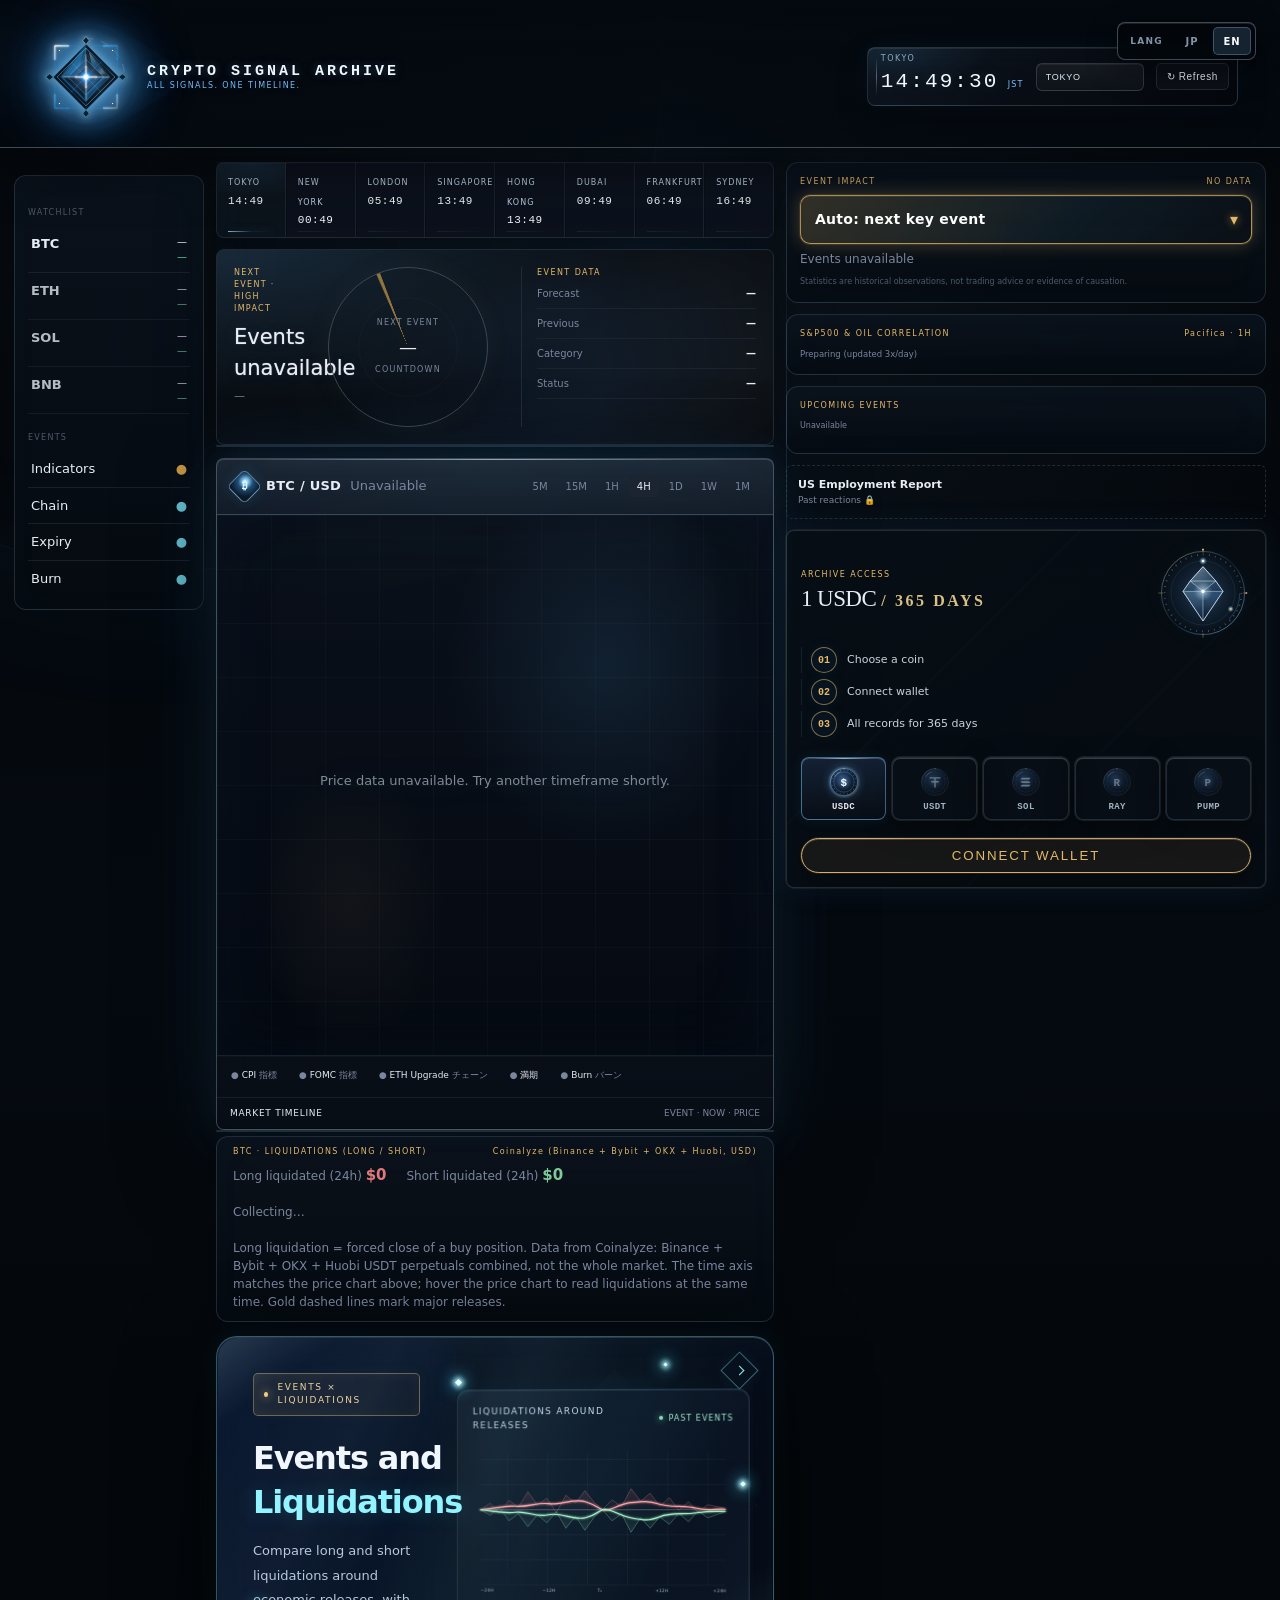
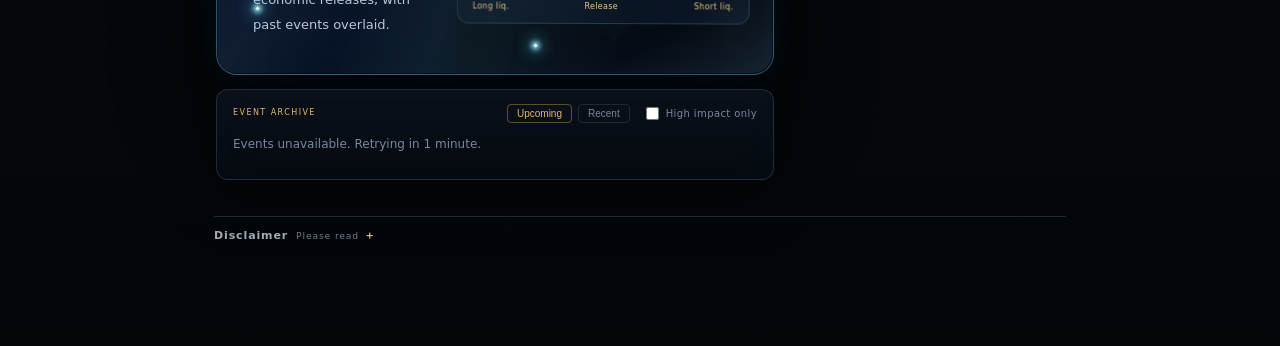
==== commit 9f1a7c17: "apply update zip 2026-10-22T03:09:01Z" ====
--- a/public/index.html
+++ b/public/index.html
@@ -2498,7 +2498,7 @@
 <div class="zones"><div class="zone active"><b>TOKYO</b><span id="z0">--:--</span></div><div class="zone"><b>NEW YORK</b><span id="z1">--:--</span></div><div class="zone"><b>LONDON</b><span id="z2">--:--</span></div><div class="zone"><b>SINGAPORE</b><span id="z3">--:--</span></div><div class="zone"><b>HONG KONG</b><span id="z4">--:--</span></div><div class="zone"><b>DUBAI</b><span id="z5">--:--</span></div><div class="zone"><b>FRANKFURT</b><span id="z6">--:--</span></div><div class="zone"><b>SYDNEY</b><span id="z7">--:--</span></div></div>
 <div class="hero"><div><div class="kicker" id="heroKicker" data-dyn>NEXT EVENT · HIGH IMPACT</div><h1 data-dyn>米 消費者物価指数 (CPI)<span class="pill">重要</span></h1><div class="when" id="eventTime" data-dyn>—</div><p class="desc" data-dyn>未来のイベントを価格チャート上に配置。発表までの時間をリアルタイムで追跡します。</p></div><div><div class="dial"><div class="dialin"><small>NEXT EVENT</small><div class="count" id="count" data-dyn>--:--:--</div><small>COUNTDOWN</small></div></div></div><div class="q"><div class="ptitle">EVENT DATA</div><div class="qrow"><span>Forecast</span><b data-dyn>—</b></div><div class="qrow"><span>Previous</span><b data-dyn>—</b></div><div class="qrow"><span>Category</span><b data-dyn>指標</b></div><div class="qrow"><span>Status</span><b data-dyn>UPCOMING</b></div></div><div class="indinfo" id="indInfo" data-dyn></div></div>
 <div class="card" id="volCard"></div><div class="card chart"><div class="chead"><div class="asset" data-dyn><div class="badge">₿</div><b>BTC/USDT</b><span class="price"></span><span class="change"></span><span class="muted">—</span></div><div class="tf"><button>5M</button><button>15M</button><button>1H</button><button class="on">4H</button><button>1D</button><button>1W</button><button>1M</button></div></div><div class="canvaswrap"><canvas id="chart"></canvas><div class="nowtag">NOW</div></div><div class="eventsbar" data-dyn><span>● <b>CPI</b> 指標</span><span>● <b>FOMC</b> 指標</span><span>● <b>ETH Upgrade</b> チェーン</span><span>● <b>満期</b></span><span>● <b>Burn</b> バーン</span></div><div class="caption"><strong>MARKET TIMELINE</strong><span>EVENT · NOW · PRICE</span></div></div>
-<div class="card chainstat" id="liqCard"><div class="ptitle"><span id="liqTitle" data-dyn>LIQUIDATIONS</span><span id="liqSrc" data-dyn></span></div><div id="liqBody" data-dyn></div></div>
+<div class="card" id="patCard"></div><div class="card chainstat" id="liqCard"><div class="ptitle"><span id="liqTitle" data-dyn>LIQUIDATIONS</span><span id="liqSrc" data-dyn></span></div><div id="liqBody" data-dyn></div></div>
 <a class="nxe" id="nxEntry" href="/next.html" aria-label="清算×指標を開く / Open Liquidations × Events">
   <section class="nxe-copy"><div class="nxe-tag"><i></i><span class="nx-ja">指標 × 清算データ</span><span class="nx-en">EVENTS × LIQUIDATIONS</span></div><div class="nxe-h"><span class="nx-ja">指標発表と<br><em>清算の関係</em></span><span class="nx-en">Events and<br><em>Liquidations</em></span></div><p class="nxe-desc"><span class="nx-ja">経済指標の発表前後で、ロング・ショートの清算推移を比較。過去のイベントも重ねて確認できます。</span><span class="nx-en">Compare long and short liquidations around economic releases, with past events overlaid.</span></p></section>
   <div class="nxe-visual" aria-hidden="true">
@@ -2520,7 +2520,7 @@
   <span class="nxe-spark nxe-s1"></span><span class="nxe-spark nxe-s2"></span><span class="nxe-spark nxe-s3"></span><span class="nxe-spark nxe-s4"></span><span class="nxe-spark nxe-s5"></span><span class="nxe-edge"><span></span></span>
 </a>
 
-<div class="card" id="patCard"></div><div class="card chainstat" id="chainCard"><div class="ptitle"><span id="chainTitle" data-dyn>CHAIN DATA</span><span id="chainSrc" data-dyn></span></div><div id="chainBody" data-dyn></div></div>
+<div class="card chainstat" id="chainCard"><div class="ptitle"><span id="chainTitle" data-dyn>CHAIN DATA</span><span id="chainSrc" data-dyn></span></div><div id="chainBody" data-dyn></div></div>
 <div class="card evlist" id="evCard"><div class="ptitle"><span>EVENT ARCHIVE</span><span class="evtabs"><button type="button" data-ev="up" class="on">Upcoming</button><button type="button" data-ev="past">Recent</button><label><input type="checkbox" id="evHigh"> <span>High impact only</span></label></span></div><div id="evBody" data-dyn><div class="cs-msg">Loading…</div></div></div>
 </section>
 <aside class="right">
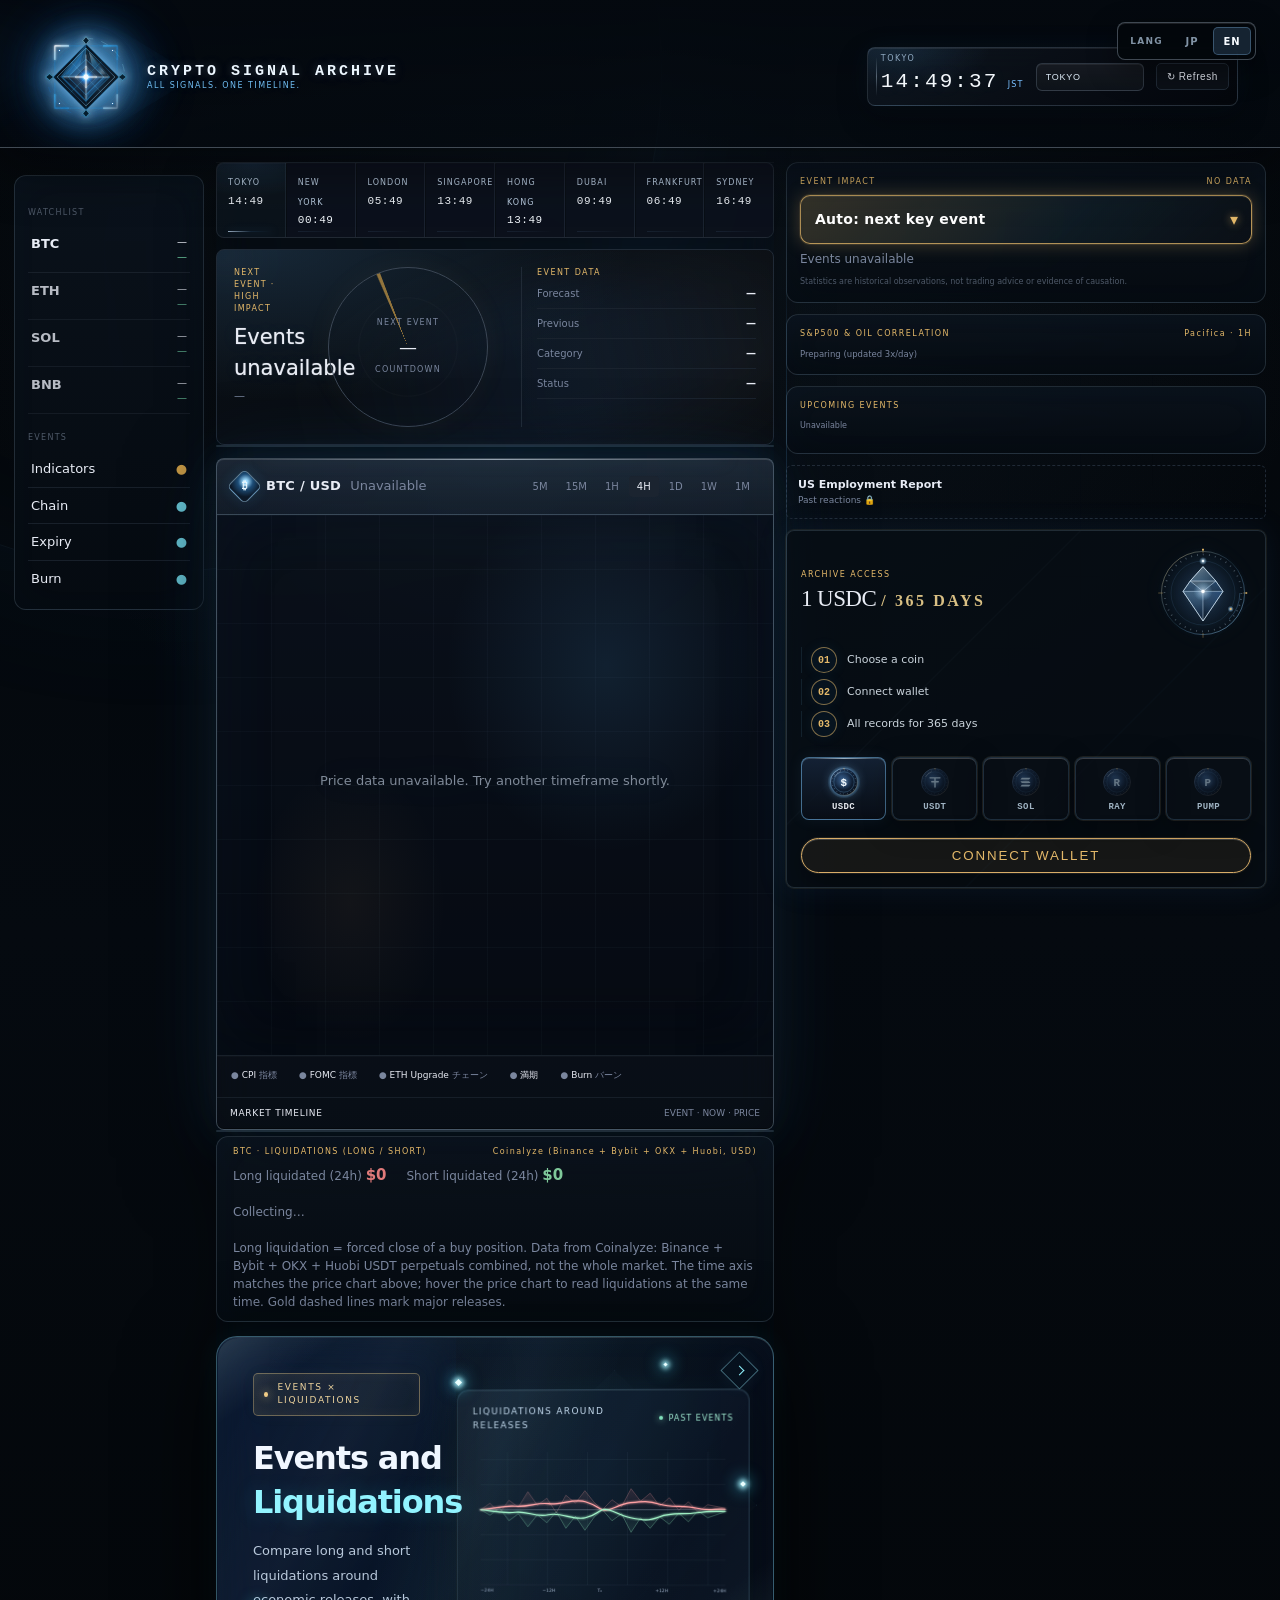
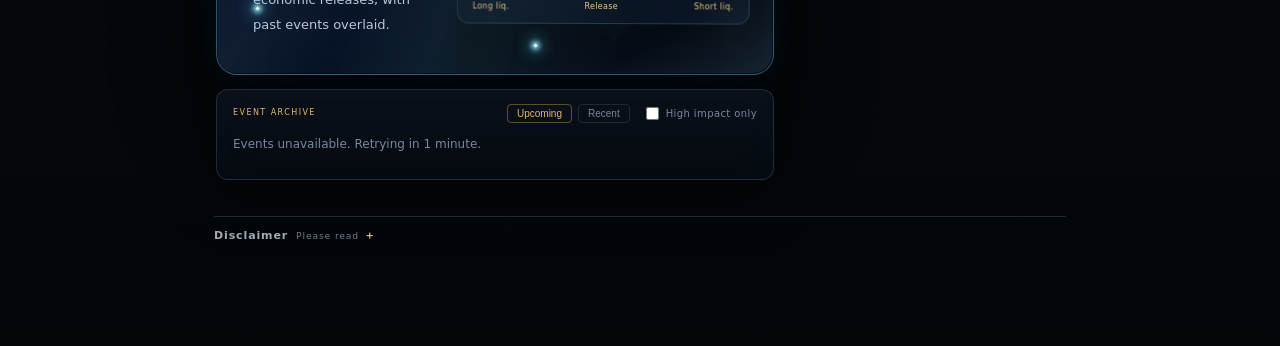
==== commit 2f764bf2: "apply update zip 2026-10-28T01:08:40Z" ====
--- a/public/index.html
+++ b/public/index.html
@@ -2498,7 +2498,7 @@
 <div class="zones"><div class="zone active"><b>TOKYO</b><span id="z0">--:--</span></div><div class="zone"><b>NEW YORK</b><span id="z1">--:--</span></div><div class="zone"><b>LONDON</b><span id="z2">--:--</span></div><div class="zone"><b>SINGAPORE</b><span id="z3">--:--</span></div><div class="zone"><b>HONG KONG</b><span id="z4">--:--</span></div><div class="zone"><b>DUBAI</b><span id="z5">--:--</span></div><div class="zone"><b>FRANKFURT</b><span id="z6">--:--</span></div><div class="zone"><b>SYDNEY</b><span id="z7">--:--</span></div></div>
 <div class="hero"><div><div class="kicker" id="heroKicker" data-dyn>NEXT EVENT · HIGH IMPACT</div><h1 data-dyn>米 消費者物価指数 (CPI)<span class="pill">重要</span></h1><div class="when" id="eventTime" data-dyn>—</div><p class="desc" data-dyn>未来のイベントを価格チャート上に配置。発表までの時間をリアルタイムで追跡します。</p></div><div><div class="dial"><div class="dialin"><small>NEXT EVENT</small><div class="count" id="count" data-dyn>--:--:--</div><small>COUNTDOWN</small></div></div></div><div class="q"><div class="ptitle">EVENT DATA</div><div class="qrow"><span>Forecast</span><b data-dyn>—</b></div><div class="qrow"><span>Previous</span><b data-dyn>—</b></div><div class="qrow"><span>Category</span><b data-dyn>指標</b></div><div class="qrow"><span>Status</span><b data-dyn>UPCOMING</b></div></div><div class="indinfo" id="indInfo" data-dyn></div></div>
 <div class="card" id="volCard"></div><div class="card chart"><div class="chead"><div class="asset" data-dyn><div class="badge">₿</div><b>BTC/USDT</b><span class="price"></span><span class="change"></span><span class="muted">—</span></div><div class="tf"><button>5M</button><button>15M</button><button>1H</button><button class="on">4H</button><button>1D</button><button>1W</button><button>1M</button></div></div><div class="canvaswrap"><canvas id="chart"></canvas><div class="nowtag">NOW</div></div><div class="eventsbar" data-dyn><span>● <b>CPI</b> 指標</span><span>● <b>FOMC</b> 指標</span><span>● <b>ETH Upgrade</b> チェーン</span><span>● <b>満期</b></span><span>● <b>Burn</b> バーン</span></div><div class="caption"><strong>MARKET TIMELINE</strong><span>EVENT · NOW · PRICE</span></div></div>
-<div class="card" id="patCard"></div><div class="card chainstat" id="liqCard"><div class="ptitle"><span id="liqTitle" data-dyn>LIQUIDATIONS</span><span id="liqSrc" data-dyn></span></div><div id="liqBody" data-dyn></div></div>
+<div class="card" id="weekCard" style="display:none"></div><div class="card" id="patCard"></div><div class="card chainstat" id="liqCard"><div class="ptitle"><span id="liqTitle" data-dyn>LIQUIDATIONS</span><span id="liqSrc" data-dyn></span></div><div id="liqBody" data-dyn></div></div>
 <a class="nxe" id="nxEntry" href="/next.html" aria-label="清算×指標を開く / Open Liquidations × Events">
   <section class="nxe-copy"><div class="nxe-tag"><i></i><span class="nx-ja">指標 × 清算データ</span><span class="nx-en">EVENTS × LIQUIDATIONS</span></div><div class="nxe-h"><span class="nx-ja">指標発表と<br><em>清算の関係</em></span><span class="nx-en">Events and<br><em>Liquidations</em></span></div><p class="nxe-desc"><span class="nx-ja">経済指標の発表前後で、ロング・ショートの清算推移を比較。過去のイベントも重ねて確認できます。</span><span class="nx-en">Compare long and short liquidations around economic releases, with past events overlaid.</span></p></section>
   <div class="nxe-visual" aria-hidden="true">
@@ -3687,4 +3687,4 @@
 upd();setInterval(upd,3000)})();
 </script>
 
-<script src="/vol-card.js" defer></script><script src="/pattern-card.js" defer></script></body></html>
+<script src="/vol-card.js" defer></script><script src="/pattern-card.js" defer></script><script src="/week-card.js" defer></script></body></html>
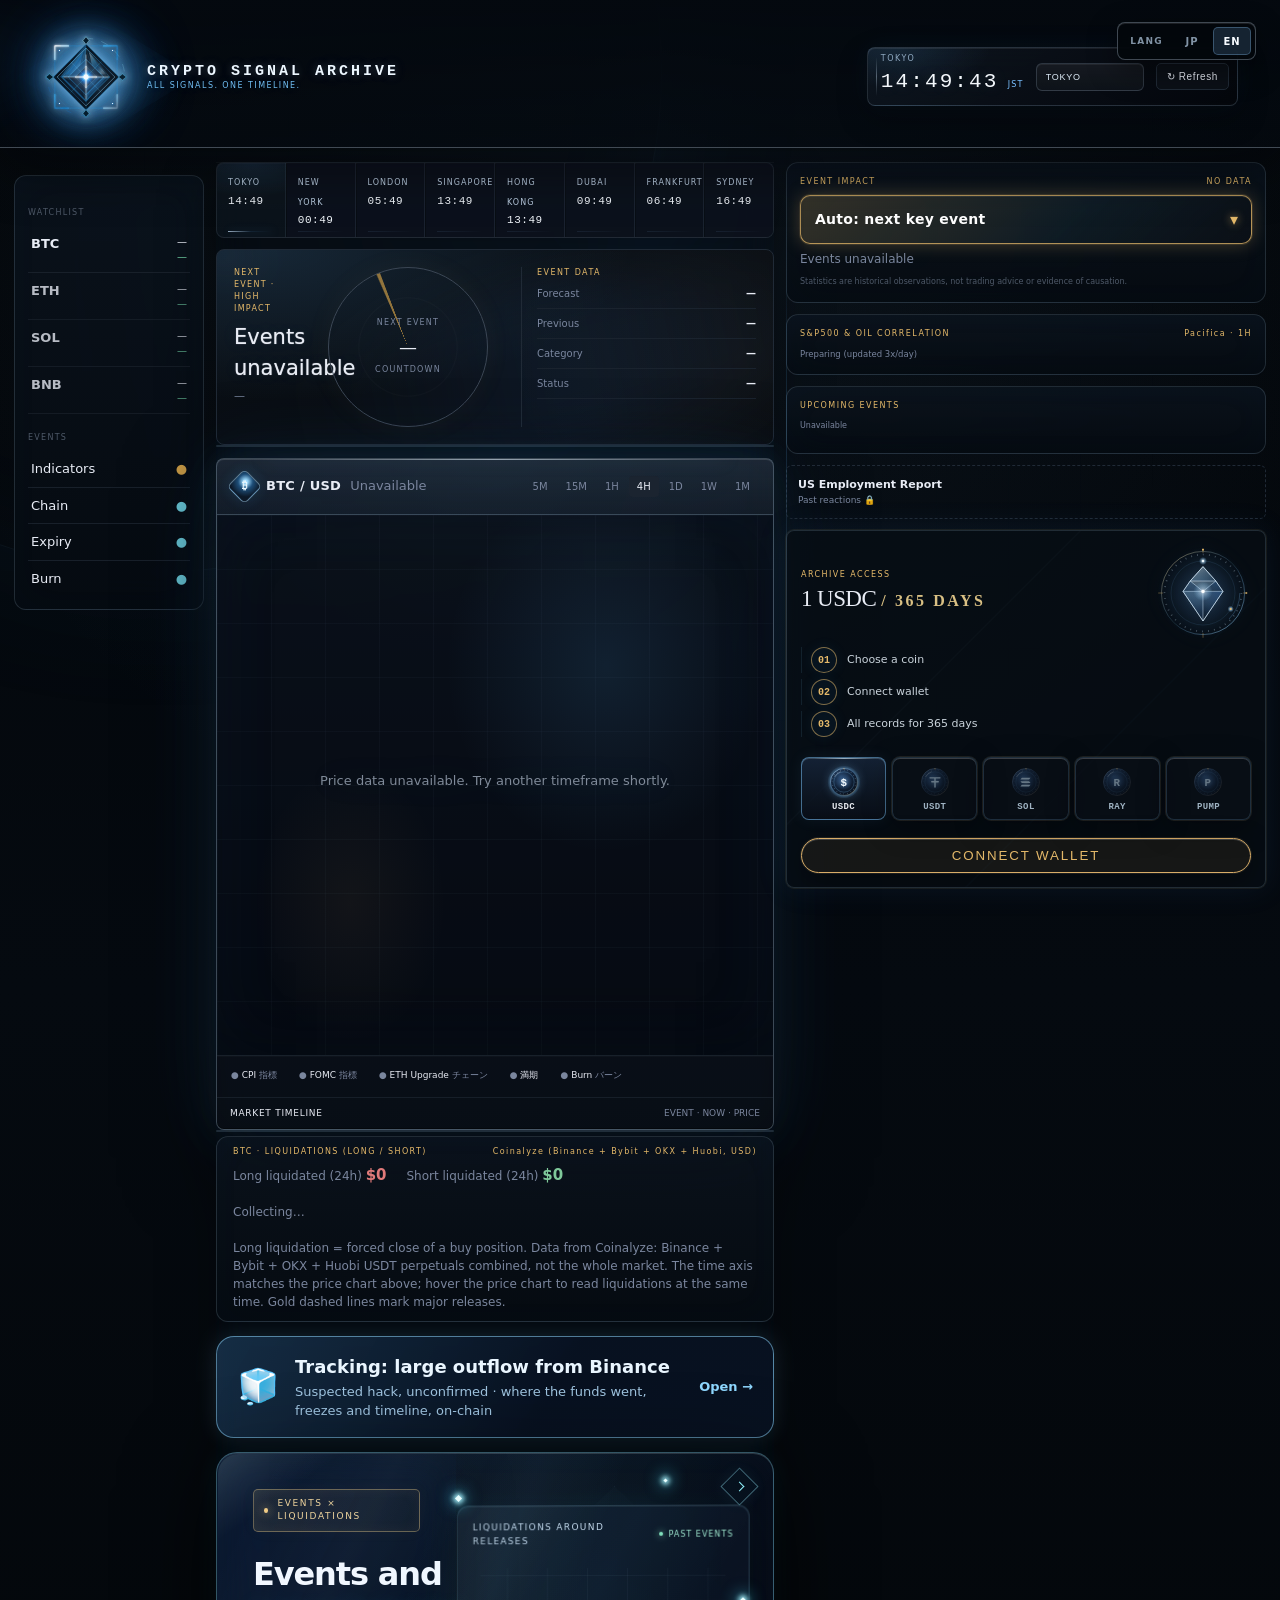
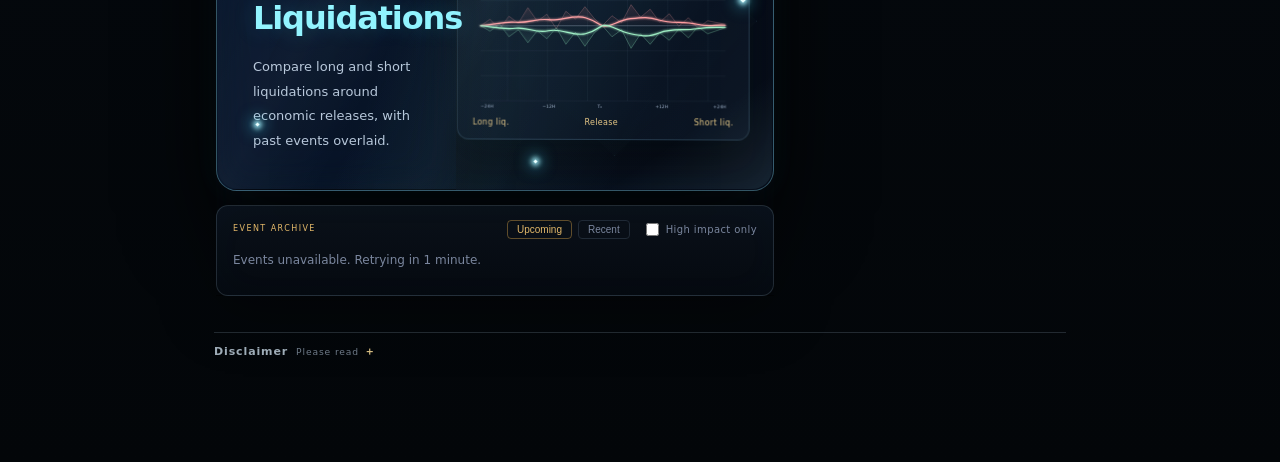
==== commit c433929f: "apply update zip 2026-10-30T04:38:20Z" ====
--- a/public/index.html
+++ b/public/index.html
@@ -2499,6 +2499,8 @@
 <div class="hero"><div><div class="kicker" id="heroKicker" data-dyn>NEXT EVENT · HIGH IMPACT</div><h1 data-dyn>米 消費者物価指数 (CPI)<span class="pill">重要</span></h1><div class="when" id="eventTime" data-dyn>—</div><p class="desc" data-dyn>未来のイベントを価格チャート上に配置。発表までの時間をリアルタイムで追跡します。</p></div><div><div class="dial"><div class="dialin"><small>NEXT EVENT</small><div class="count" id="count" data-dyn>--:--:--</div><small>COUNTDOWN</small></div></div></div><div class="q"><div class="ptitle">EVENT DATA</div><div class="qrow"><span>Forecast</span><b data-dyn>—</b></div><div class="qrow"><span>Previous</span><b data-dyn>—</b></div><div class="qrow"><span>Category</span><b data-dyn>指標</b></div><div class="qrow"><span>Status</span><b data-dyn>UPCOMING</b></div></div><div class="indinfo" id="indInfo" data-dyn></div></div>
 <div class="card" id="volCard"></div><div class="card chart"><div class="chead"><div class="asset" data-dyn><div class="badge">₿</div><b>BTC/USDT</b><span class="price"></span><span class="change"></span><span class="muted">—</span></div><div class="tf"><button>5M</button><button>15M</button><button>1H</button><button class="on">4H</button><button>1D</button><button>1W</button><button>1M</button></div></div><div class="canvaswrap"><canvas id="chart"></canvas><div class="nowtag">NOW</div></div><div class="eventsbar" data-dyn><span>● <b>CPI</b> 指標</span><span>● <b>FOMC</b> 指標</span><span>● <b>ETH Upgrade</b> チェーン</span><span>● <b>満期</b></span><span>● <b>Burn</b> バーン</span></div><div class="caption"><strong>MARKET TIMELINE</strong><span>EVENT · NOW · PRICE</span></div></div>
 <div class="card" id="weekCard" style="display:none"></div><div class="card" id="patCard"></div><div class="card chainstat" id="liqCard"><div class="ptitle"><span id="liqTitle" data-dyn>LIQUIDATIONS</span><span id="liqSrc" data-dyn></span></div><div id="liqBody" data-dyn></div></div>
+<!-- v229: 資金の追跡(/track.html)への入口 --><style>.trk{display:flex;align-items:center;gap:16px;margin:14px 0;padding:16px 20px;border:1px solid #8fd8ff88;border-radius:18px;background:linear-gradient(120deg,rgba(43,90,134,.45),rgba(8,18,34,.95) 60%);box-shadow:0 0 22px #8fd8ff22;color:#eaf6ff;text-decoration:none;transition:transform .2s,border-color .2s}.trk:hover{transform:translateY(-2px);border-color:#bfeaff}.trk-ic{font-size:34px}.trk-t{font-weight:900;font-size:18px}.trk-s{color:#9fc4e0;font-size:13px;margin-top:2px}.trk-go{margin-left:auto;font-weight:800;color:#8fd8ff;white-space:nowrap}</style>
+<a class="trk" href="/track.html"><span class="trk-ic">🧊</span><span><div class="trk-t"><span class="nx-ja">資金の追跡：Binanceの大量流出</span><span class="nx-en">Tracking: large outflow from Binance</span></div><div class="trk-s"><span class="nx-ja">ハッキングの疑い・未確認｜行き先・凍結・時系列をオンチェーンの記録で</span><span class="nx-en">Suspected hack, unconfirmed · where the funds went, freezes and timeline, on-chain</span></div></span><span class="trk-go"><span class="nx-ja">見る →</span><span class="nx-en">Open →</span></span></a>
 <a class="nxe" id="nxEntry" href="/next.html" aria-label="清算×指標を開く / Open Liquidations × Events">
   <section class="nxe-copy"><div class="nxe-tag"><i></i><span class="nx-ja">指標 × 清算データ</span><span class="nx-en">EVENTS × LIQUIDATIONS</span></div><div class="nxe-h"><span class="nx-ja">指標発表と<br><em>清算の関係</em></span><span class="nx-en">Events and<br><em>Liquidations</em></span></div><p class="nxe-desc"><span class="nx-ja">経済指標の発表前後で、ロング・ショートの清算推移を比較。過去のイベントも重ねて確認できます。</span><span class="nx-en">Compare long and short liquidations around economic releases, with past events overlaid.</span></p></section>
   <div class="nxe-visual" aria-hidden="true">
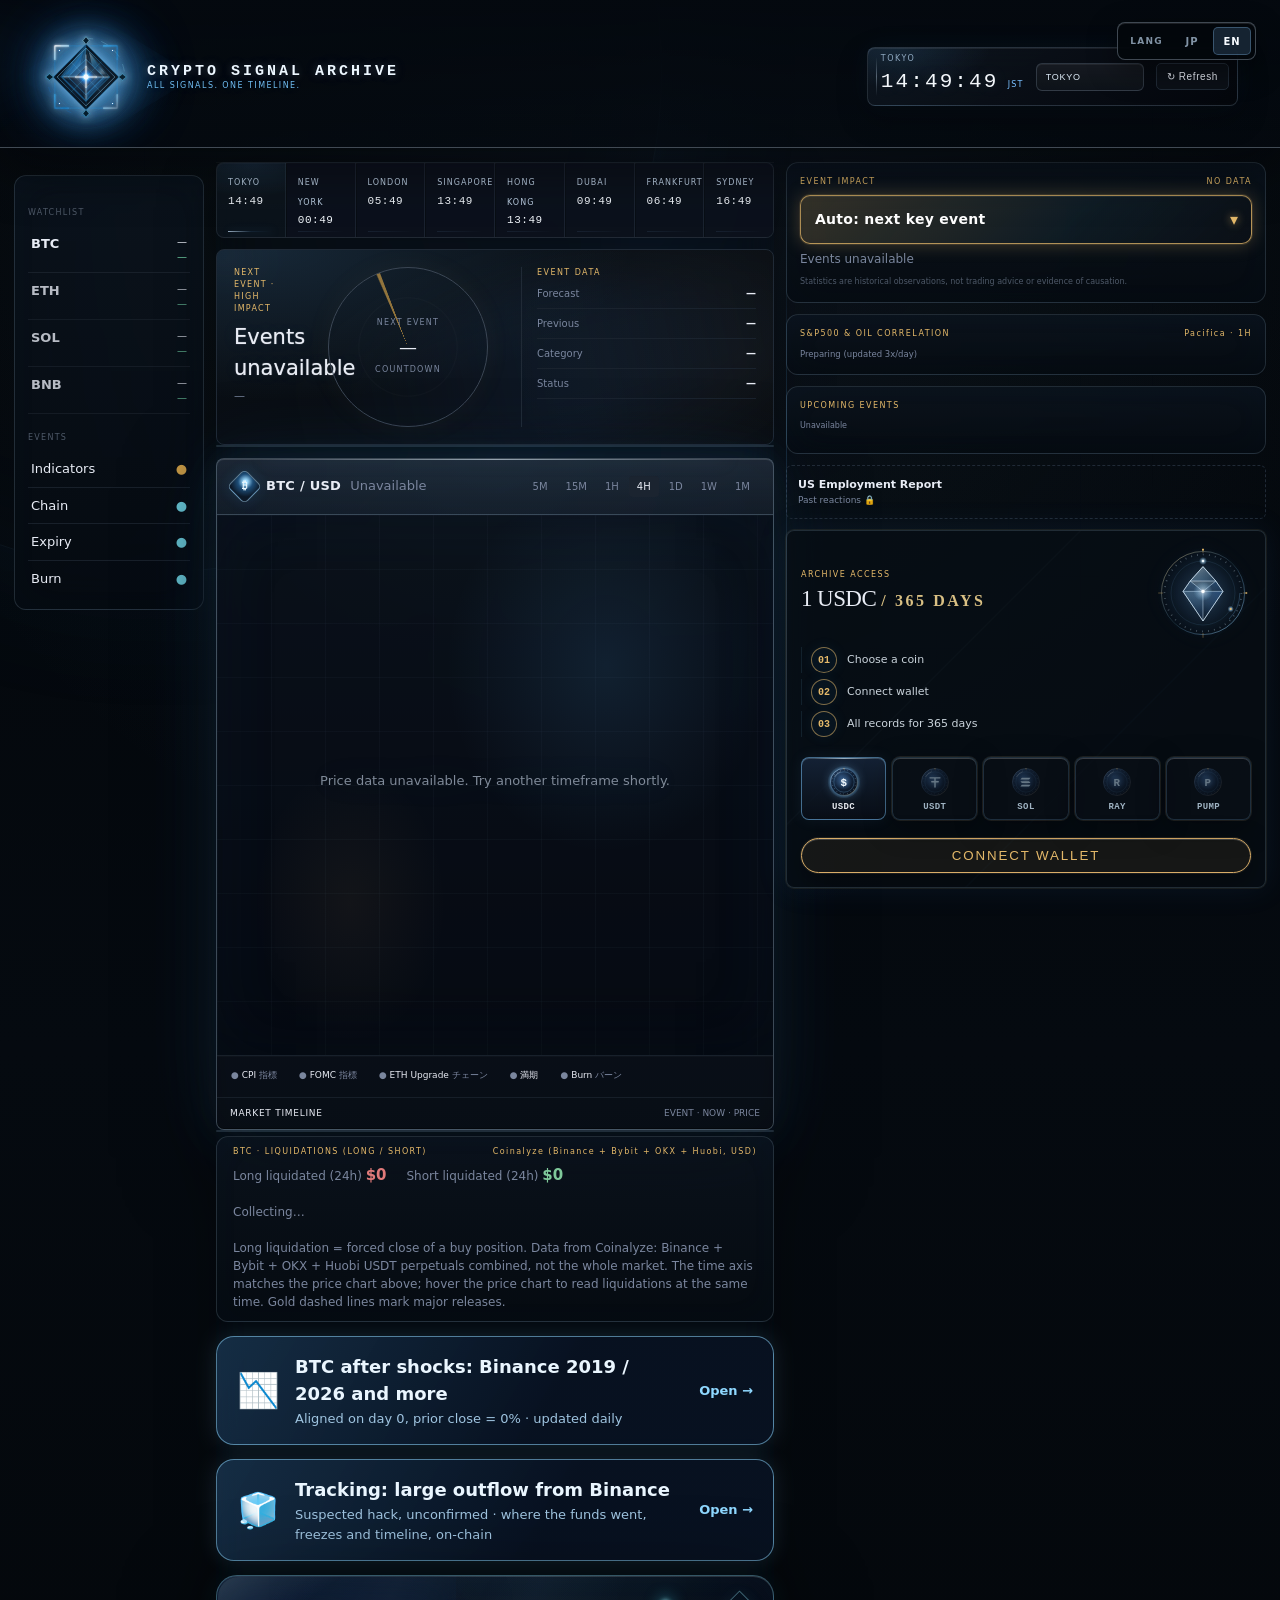
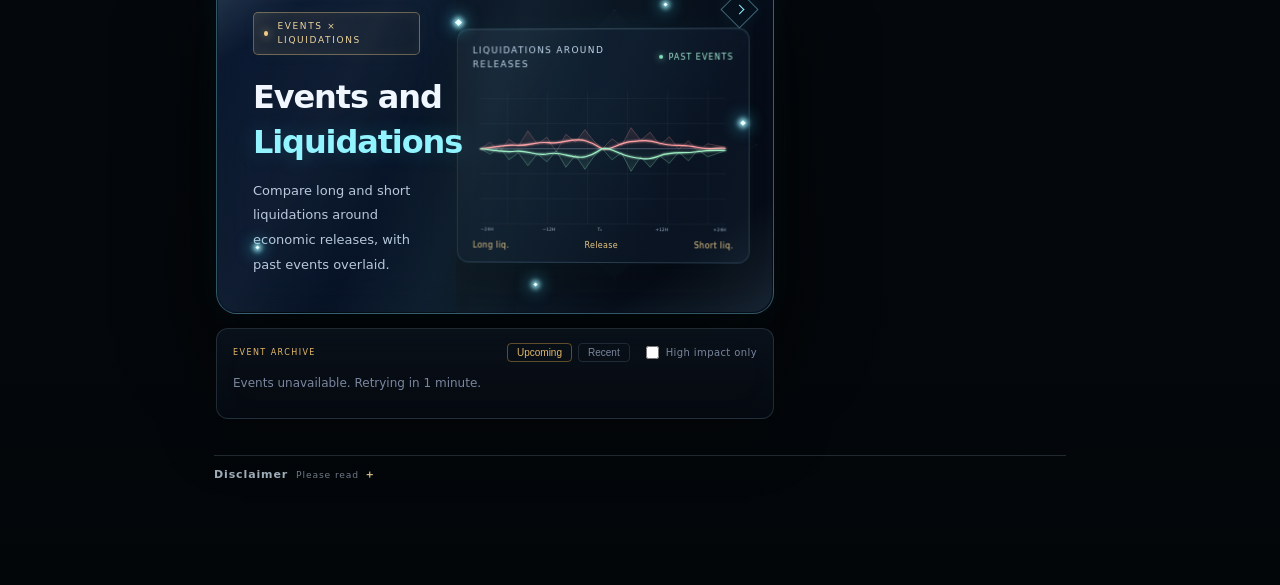
==== commit 1f5b8595: "apply update zip 2026-11-01T18:22:43Z" ====
--- a/public/index.html
+++ b/public/index.html
@@ -2499,6 +2499,7 @@
 <div class="hero"><div><div class="kicker" id="heroKicker" data-dyn>NEXT EVENT · HIGH IMPACT</div><h1 data-dyn>米 消費者物価指数 (CPI)<span class="pill">重要</span></h1><div class="when" id="eventTime" data-dyn>—</div><p class="desc" data-dyn>未来のイベントを価格チャート上に配置。発表までの時間をリアルタイムで追跡します。</p></div><div><div class="dial"><div class="dialin"><small>NEXT EVENT</small><div class="count" id="count" data-dyn>--:--:--</div><small>COUNTDOWN</small></div></div></div><div class="q"><div class="ptitle">EVENT DATA</div><div class="qrow"><span>Forecast</span><b data-dyn>—</b></div><div class="qrow"><span>Previous</span><b data-dyn>—</b></div><div class="qrow"><span>Category</span><b data-dyn>指標</b></div><div class="qrow"><span>Status</span><b data-dyn>UPCOMING</b></div></div><div class="indinfo" id="indInfo" data-dyn></div></div>
 <div class="card" id="volCard"></div><div class="card chart"><div class="chead"><div class="asset" data-dyn><div class="badge">₿</div><b>BTC/USDT</b><span class="price"></span><span class="change"></span><span class="muted">—</span></div><div class="tf"><button>5M</button><button>15M</button><button>1H</button><button class="on">4H</button><button>1D</button><button>1W</button><button>1M</button></div></div><div class="canvaswrap"><canvas id="chart"></canvas><div class="nowtag">NOW</div></div><div class="eventsbar" data-dyn><span>● <b>CPI</b> 指標</span><span>● <b>FOMC</b> 指標</span><span>● <b>ETH Upgrade</b> チェーン</span><span>● <b>満期</b></span><span>● <b>Burn</b> バーン</span></div><div class="caption"><strong>MARKET TIMELINE</strong><span>EVENT · NOW · PRICE</span></div></div>
 <div class="card" id="weekCard" style="display:none"></div><div class="card" id="patCard"></div><div class="card chainstat" id="liqCard"><div class="ptitle"><span id="liqTitle" data-dyn>LIQUIDATIONS</span><span id="liqSrc" data-dyn></span></div><div id="liqBody" data-dyn></div></div>
+<!-- v255: ショック後のBTC(/shock.html)への入口 --><a class="trk" href="/shock.html"><span class="trk-ic">📉</span><span><div class="trk-t"><span class="nx-ja">ショック後のBTC：Binance 2019 / 2026 ほか</span><span class="nx-en">BTC after shocks: Binance 2019 / 2026 and more</span></div><div class="trk-s"><span class="nx-ja">発生日をそろえて前日の終値＝0%で比べる｜毎日更新</span><span class="nx-en">Aligned on day 0, prior close = 0% · updated daily</span></div></span><span class="trk-go"><span class="nx-ja">見る →</span><span class="nx-en">Open →</span></span></a>
 <!-- v229: 資金の追跡(/track.html)への入口 --><style>.trk{display:flex;align-items:center;gap:16px;margin:14px 0;padding:16px 20px;border:1px solid #8fd8ff88;border-radius:18px;background:linear-gradient(120deg,rgba(43,90,134,.45),rgba(8,18,34,.95) 60%);box-shadow:0 0 22px #8fd8ff22;color:#eaf6ff;text-decoration:none;transition:transform .2s,border-color .2s}.trk:hover{transform:translateY(-2px);border-color:#bfeaff}.trk-ic{font-size:34px}.trk-t{font-weight:900;font-size:18px}.trk-s{color:#9fc4e0;font-size:13px;margin-top:2px}.trk-go{margin-left:auto;font-weight:800;color:#8fd8ff;white-space:nowrap}</style>
 <a class="trk" href="/track.html"><span class="trk-ic">🧊</span><span><div class="trk-t"><span class="nx-ja">資金の追跡：Binanceの大量流出</span><span class="nx-en">Tracking: large outflow from Binance</span></div><div class="trk-s"><span class="nx-ja">ハッキングの疑い・未確認｜行き先・凍結・時系列をオンチェーンの記録で</span><span class="nx-en">Suspected hack, unconfirmed · where the funds went, freezes and timeline, on-chain</span></div></span><span class="trk-go"><span class="nx-ja">見る →</span><span class="nx-en">Open →</span></span></a>
 <a class="nxe" id="nxEntry" href="/next.html" aria-label="清算×指標を開く / Open Liquidations × Events">
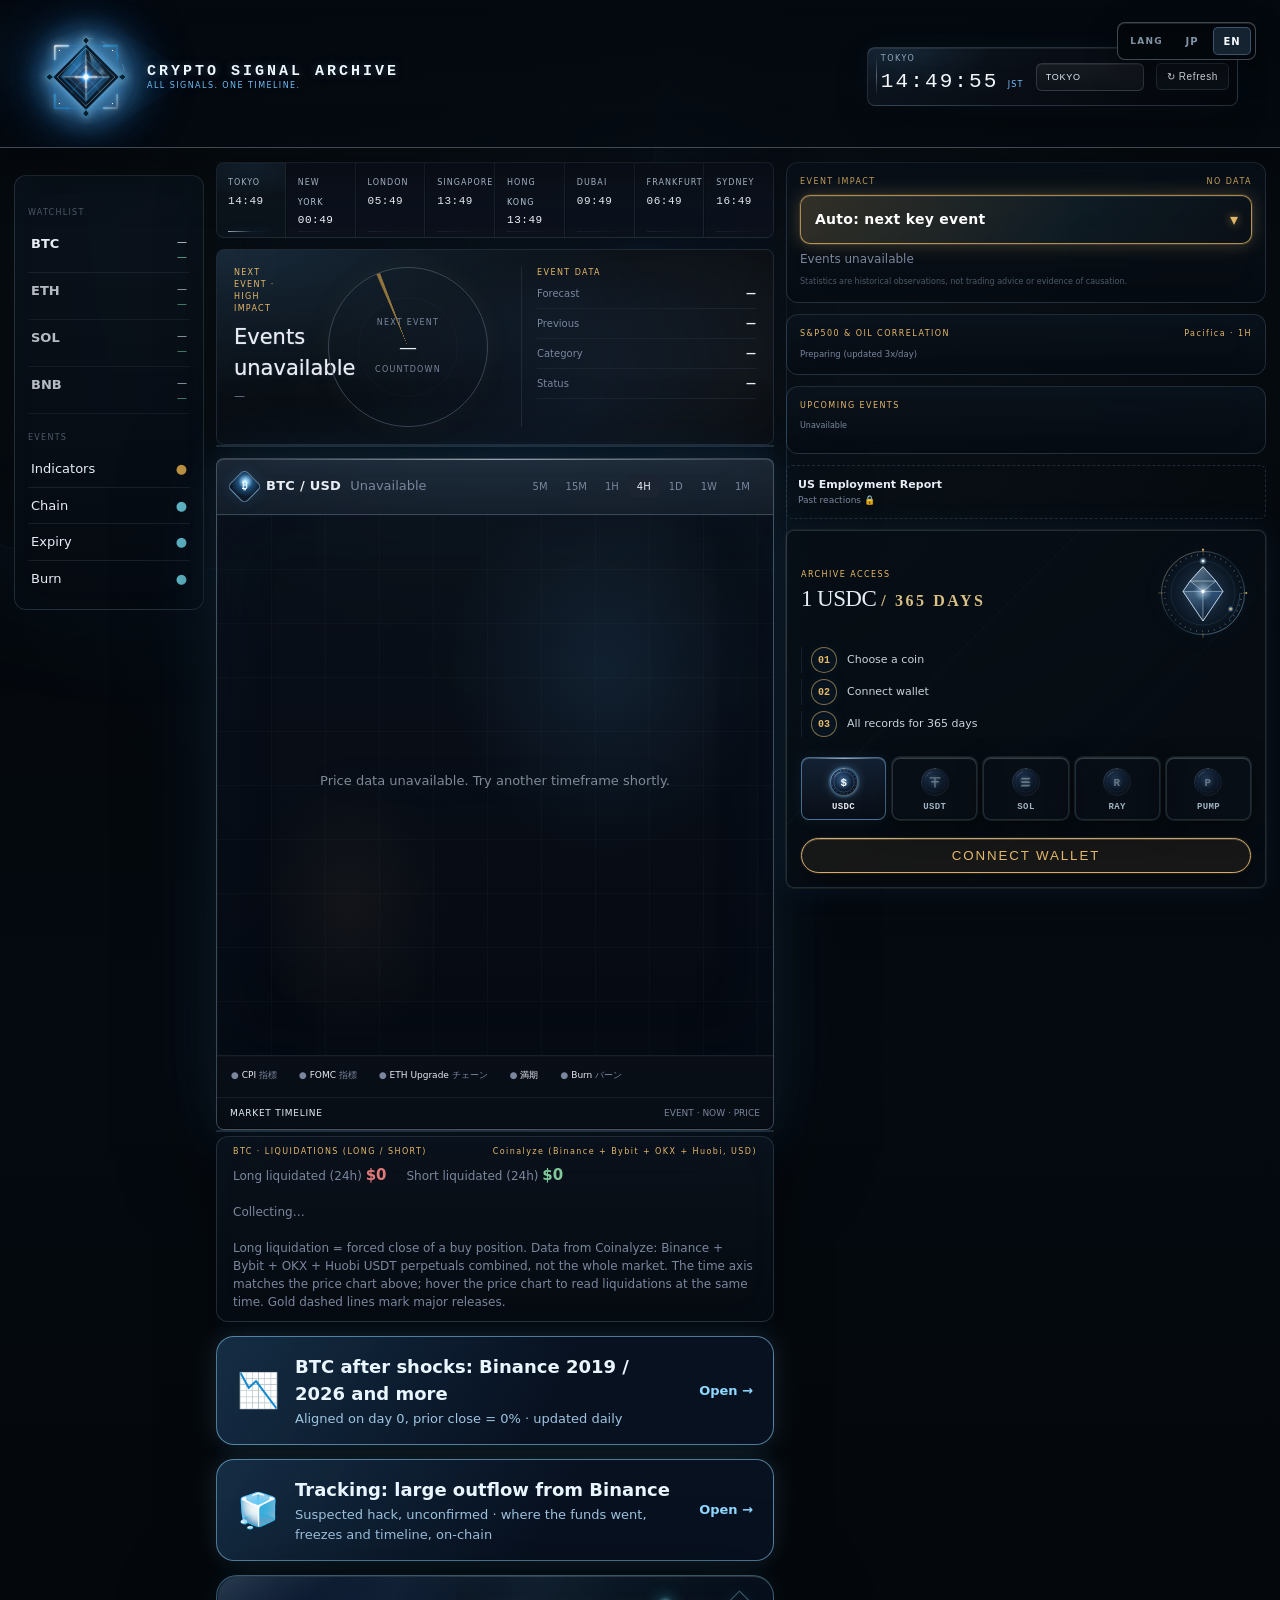
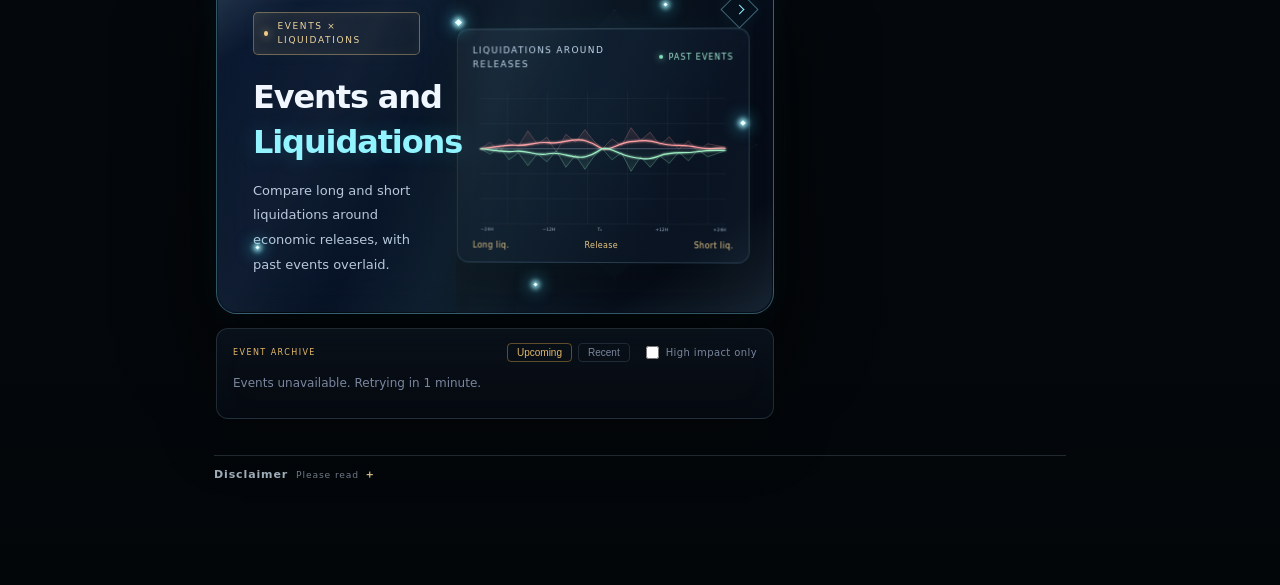
==== commit 7e5f17e0: "apply update zip 2026-11-03T08:04:21Z" ====
--- a/public/index.html
+++ b/public/index.html
@@ -2499,6 +2499,19 @@
 <div class="hero"><div><div class="kicker" id="heroKicker" data-dyn>NEXT EVENT · HIGH IMPACT</div><h1 data-dyn>米 消費者物価指数 (CPI)<span class="pill">重要</span></h1><div class="when" id="eventTime" data-dyn>—</div><p class="desc" data-dyn>未来のイベントを価格チャート上に配置。発表までの時間をリアルタイムで追跡します。</p></div><div><div class="dial"><div class="dialin"><small>NEXT EVENT</small><div class="count" id="count" data-dyn>--:--:--</div><small>COUNTDOWN</small></div></div></div><div class="q"><div class="ptitle">EVENT DATA</div><div class="qrow"><span>Forecast</span><b data-dyn>—</b></div><div class="qrow"><span>Previous</span><b data-dyn>—</b></div><div class="qrow"><span>Category</span><b data-dyn>指標</b></div><div class="qrow"><span>Status</span><b data-dyn>UPCOMING</b></div></div><div class="indinfo" id="indInfo" data-dyn></div></div>
 <div class="card" id="volCard"></div><div class="card chart"><div class="chead"><div class="asset" data-dyn><div class="badge">₿</div><b>BTC/USDT</b><span class="price"></span><span class="change"></span><span class="muted">—</span></div><div class="tf"><button>5M</button><button>15M</button><button>1H</button><button class="on">4H</button><button>1D</button><button>1W</button><button>1M</button></div></div><div class="canvaswrap"><canvas id="chart"></canvas><div class="nowtag">NOW</div></div><div class="eventsbar" data-dyn><span>● <b>CPI</b> 指標</span><span>● <b>FOMC</b> 指標</span><span>● <b>ETH Upgrade</b> チェーン</span><span>● <b>満期</b></span><span>● <b>Burn</b> バーン</span></div><div class="caption"><strong>MARKET TIMELINE</strong><span>EVENT · NOW · PRICE</span></div></div>
 <div class="card" id="weekCard" style="display:none"></div><div class="card" id="patCard"></div><div class="card chainstat" id="liqCard"><div class="ptitle"><span id="liqTitle" data-dyn>LIQUIDATIONS</span><span id="liqSrc" data-dyn></span></div><div id="liqBody" data-dyn></div></div>
+<!-- v259: BTC × S&P500 の相関の推移(独立したカード。/api/corrts を毎時更新) -->
+<style>.ctc{margin:14px 0;border:1px solid #1c2a3d;border-radius:14px;overflow:hidden;background:#070d16}.ctc img{display:block;width:100%;height:auto}.ctc .ph{aspect-ratio:3/2;display:grid;place-items:center;color:#8ea2bf;font-size:13px}</style>
+<div class="ctc" id="corrTs"><div class="ph">BTC × S&amp;P500 …</div></div>
+<script type="module">
+(async () => {
+  const el = document.getElementById('corrTs'); if (!el) return;
+  let c = null; try { c = await (await fetch('/api/corrts', { cache: 'no-store' })).json(); } catch (_) {}
+  if (!c || !c.t || !c.t.length) { el.style.display = 'none'; return; }
+  const { drawPost } = await import('/xpost-draw.js');
+  const draw = async () => { const lg = /^ja/.test(document.documentElement.lang || 'ja') ? 'ja' : 'en'; try { const cv = await drawPost({ id: 'site:corrts', sr: 'corrts', img: { corr: c }, ja: '', en: '' }, lg); el.innerHTML = ''; const im = new Image(); im.alt = 'BTC × S&P500'; im.src = cv.toDataURL('image/png'); el.appendChild(im); } catch (_) { el.style.display = 'none'; } };
+  await draw(); try { new MutationObserver(draw).observe(document.documentElement, { attributes: true, attributeFilter: ['lang'] }); } catch (_) {}
+})();
+</script>
 <!-- v255: ショック後のBTC(/shock.html)への入口 --><a class="trk" href="/shock.html"><span class="trk-ic">📉</span><span><div class="trk-t"><span class="nx-ja">ショック後のBTC：Binance 2019 / 2026 ほか</span><span class="nx-en">BTC after shocks: Binance 2019 / 2026 and more</span></div><div class="trk-s"><span class="nx-ja">発生日をそろえて前日の終値＝0%で比べる｜毎日更新</span><span class="nx-en">Aligned on day 0, prior close = 0% · updated daily</span></div></span><span class="trk-go"><span class="nx-ja">見る →</span><span class="nx-en">Open →</span></span></a>
 <!-- v229: 資金の追跡(/track.html)への入口 --><style>.trk{display:flex;align-items:center;gap:16px;margin:14px 0;padding:16px 20px;border:1px solid #8fd8ff88;border-radius:18px;background:linear-gradient(120deg,rgba(43,90,134,.45),rgba(8,18,34,.95) 60%);box-shadow:0 0 22px #8fd8ff22;color:#eaf6ff;text-decoration:none;transition:transform .2s,border-color .2s}.trk:hover{transform:translateY(-2px);border-color:#bfeaff}.trk-ic{font-size:34px}.trk-t{font-weight:900;font-size:18px}.trk-s{color:#9fc4e0;font-size:13px;margin-top:2px}.trk-go{margin-left:auto;font-weight:800;color:#8fd8ff;white-space:nowrap}</style>
 <a class="trk" href="/track.html"><span class="trk-ic">🧊</span><span><div class="trk-t"><span class="nx-ja">資金の追跡：Binanceの大量流出</span><span class="nx-en">Tracking: large outflow from Binance</span></div><div class="trk-s"><span class="nx-ja">ハッキングの疑い・未確認｜行き先・凍結・時系列をオンチェーンの記録で</span><span class="nx-en">Suspected hack, unconfirmed · where the funds went, freezes and timeline, on-chain</span></div></span><span class="trk-go"><span class="nx-ja">見る →</span><span class="nx-en">Open →</span></span></a>
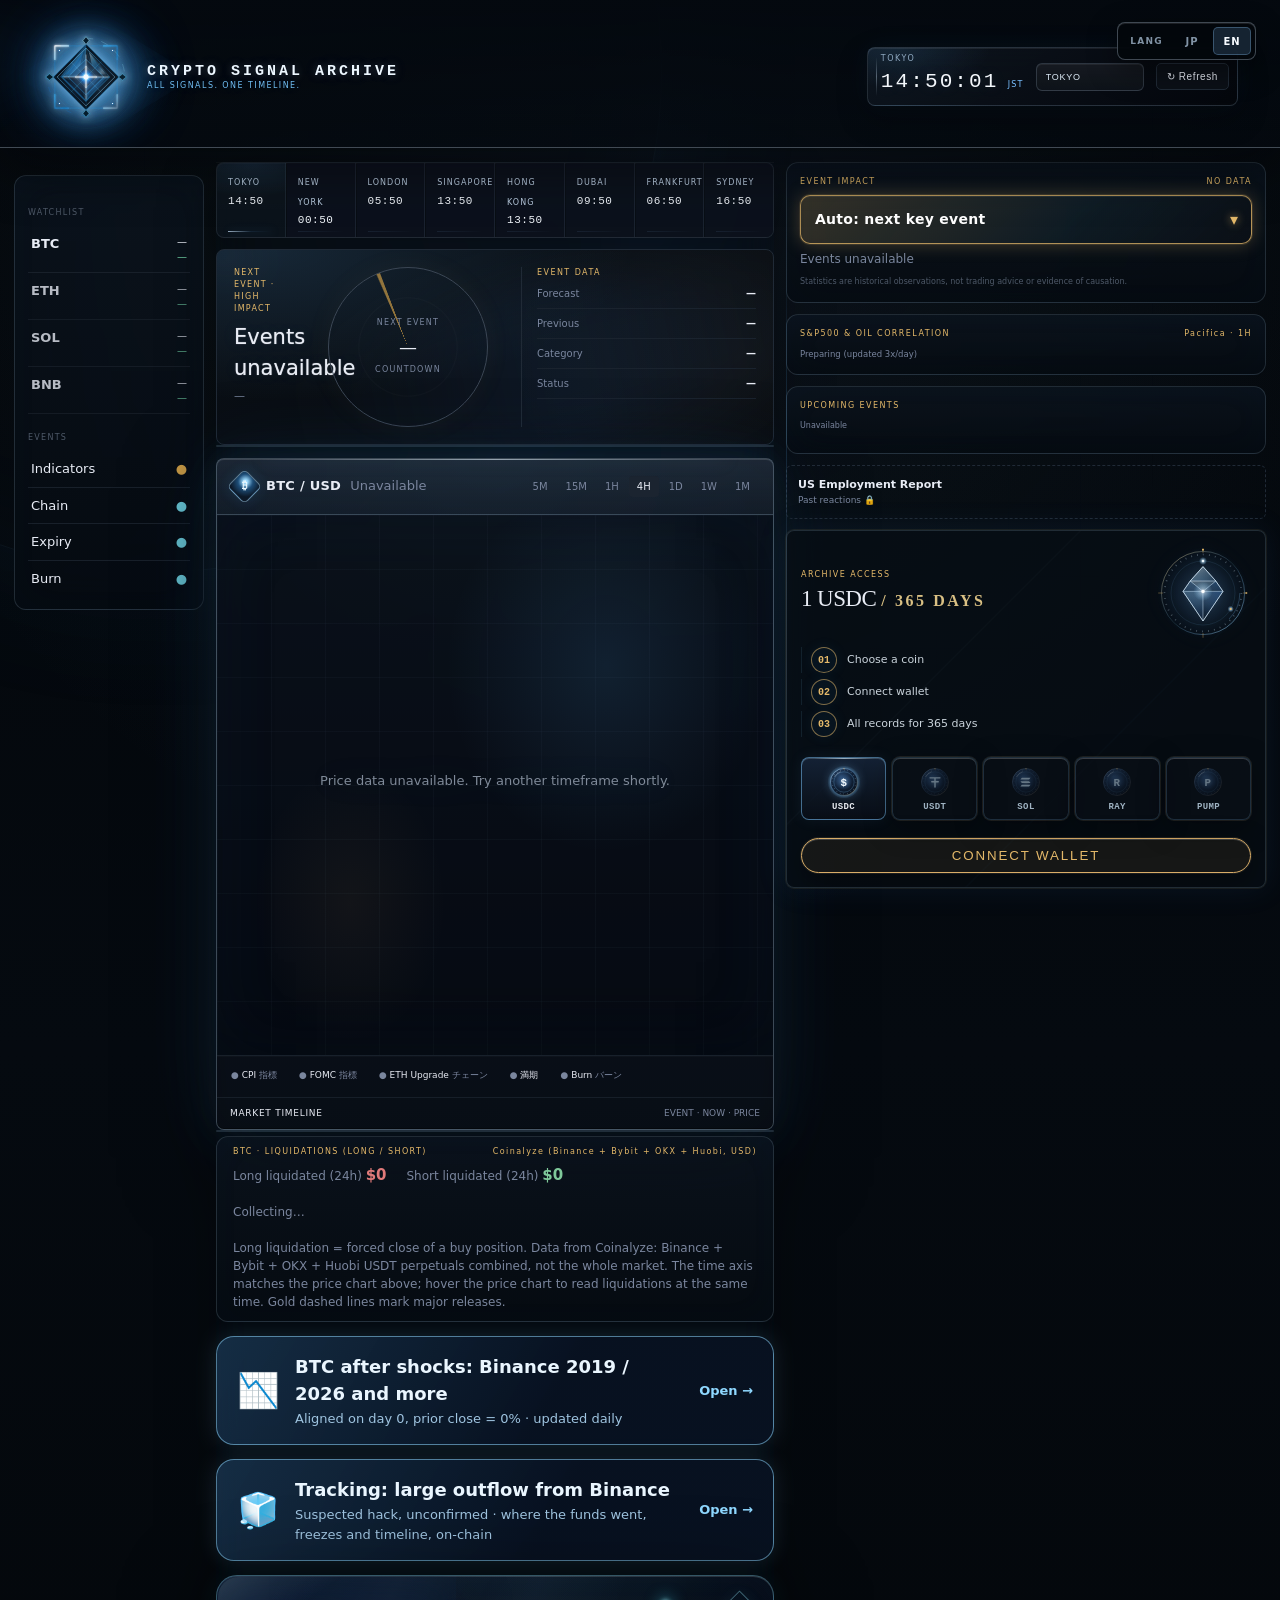
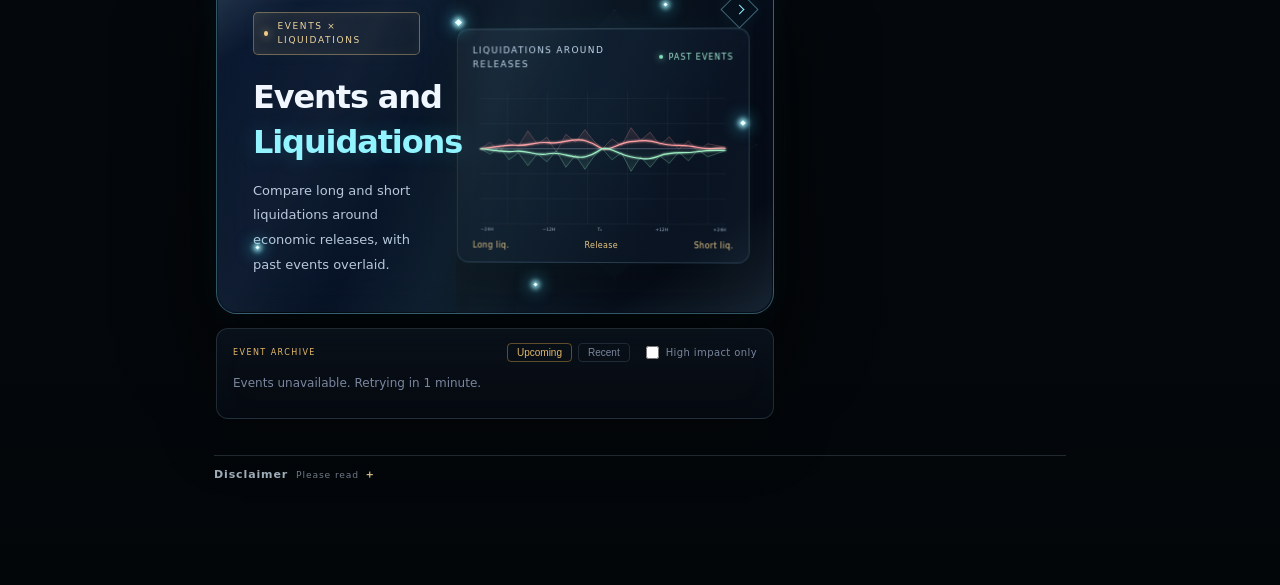
==== commit 1d906f91: "apply update zip 2026-11-03T08:38:48Z" ====
--- a/public/index.html
+++ b/public/index.html
@@ -2499,6 +2499,18 @@
 <div class="hero"><div><div class="kicker" id="heroKicker" data-dyn>NEXT EVENT · HIGH IMPACT</div><h1 data-dyn>米 消費者物価指数 (CPI)<span class="pill">重要</span></h1><div class="when" id="eventTime" data-dyn>—</div><p class="desc" data-dyn>未来のイベントを価格チャート上に配置。発表までの時間をリアルタイムで追跡します。</p></div><div><div class="dial"><div class="dialin"><small>NEXT EVENT</small><div class="count" id="count" data-dyn>--:--:--</div><small>COUNTDOWN</small></div></div></div><div class="q"><div class="ptitle">EVENT DATA</div><div class="qrow"><span>Forecast</span><b data-dyn>—</b></div><div class="qrow"><span>Previous</span><b data-dyn>—</b></div><div class="qrow"><span>Category</span><b data-dyn>指標</b></div><div class="qrow"><span>Status</span><b data-dyn>UPCOMING</b></div></div><div class="indinfo" id="indInfo" data-dyn></div></div>
 <div class="card" id="volCard"></div><div class="card chart"><div class="chead"><div class="asset" data-dyn><div class="badge">₿</div><b>BTC/USDT</b><span class="price"></span><span class="change"></span><span class="muted">—</span></div><div class="tf"><button>5M</button><button>15M</button><button>1H</button><button class="on">4H</button><button>1D</button><button>1W</button><button>1M</button></div></div><div class="canvaswrap"><canvas id="chart"></canvas><div class="nowtag">NOW</div></div><div class="eventsbar" data-dyn><span>● <b>CPI</b> 指標</span><span>● <b>FOMC</b> 指標</span><span>● <b>ETH Upgrade</b> チェーン</span><span>● <b>満期</b></span><span>● <b>Burn</b> バーン</span></div><div class="caption"><strong>MARKET TIMELINE</strong><span>EVENT · NOW · PRICE</span></div></div>
 <div class="card" id="weekCard" style="display:none"></div><div class="card" id="patCard"></div><div class="card chainstat" id="liqCard"><div class="ptitle"><span id="liqTitle" data-dyn>LIQUIDATIONS</span><span id="liqSrc" data-dyn></span></div><div id="liqBody" data-dyn></div></div>
+<!-- v260: 米中間選挙後のBTC(独立したカード。/api/midterm を毎時更新) -->
+<div class="ctc" id="midCard" style="display:none"></div>
+<script type="module">
+(async () => {
+  const el = document.getElementById('midCard'); if (!el) return;
+  let md = null; try { md = await (await fetch('/api/midterm', { cache: 'no-store' })).json(); } catch (_) {}
+  if (!md || !md.ev || !md.ev.mid2018) return;
+  const { drawPost } = await import('/xpost-draw.js');
+  const draw = async () => { const lg = /^ja/.test(document.documentElement.lang || 'ja') ? 'ja' : 'en'; try { const cv = await drawPost({ id: 'site:midterm', sr: 'midterm', img: { mid: md }, ja: '', en: '' }, lg); el.innerHTML = ''; const im = new Image(); im.alt = 'BTC after US midterms'; im.src = cv.toDataURL('image/png'); el.appendChild(im); el.style.display = ''; } catch (_) {} };
+  await draw(); try { new MutationObserver(draw).observe(document.documentElement, { attributes: true, attributeFilter: ['lang'] }); } catch (_) {}
+})();
+</script>
 <!-- v259: BTC × S&P500 の相関の推移(独立したカード。/api/corrts を毎時更新) -->
 <style>.ctc{margin:14px 0;border:1px solid #1c2a3d;border-radius:14px;overflow:hidden;background:#070d16}.ctc img{display:block;width:100%;height:auto}.ctc .ph{aspect-ratio:3/2;display:grid;place-items:center;color:#8ea2bf;font-size:13px}</style>
 <div class="ctc" id="corrTs"><div class="ph">BTC × S&amp;P500 …</div></div>
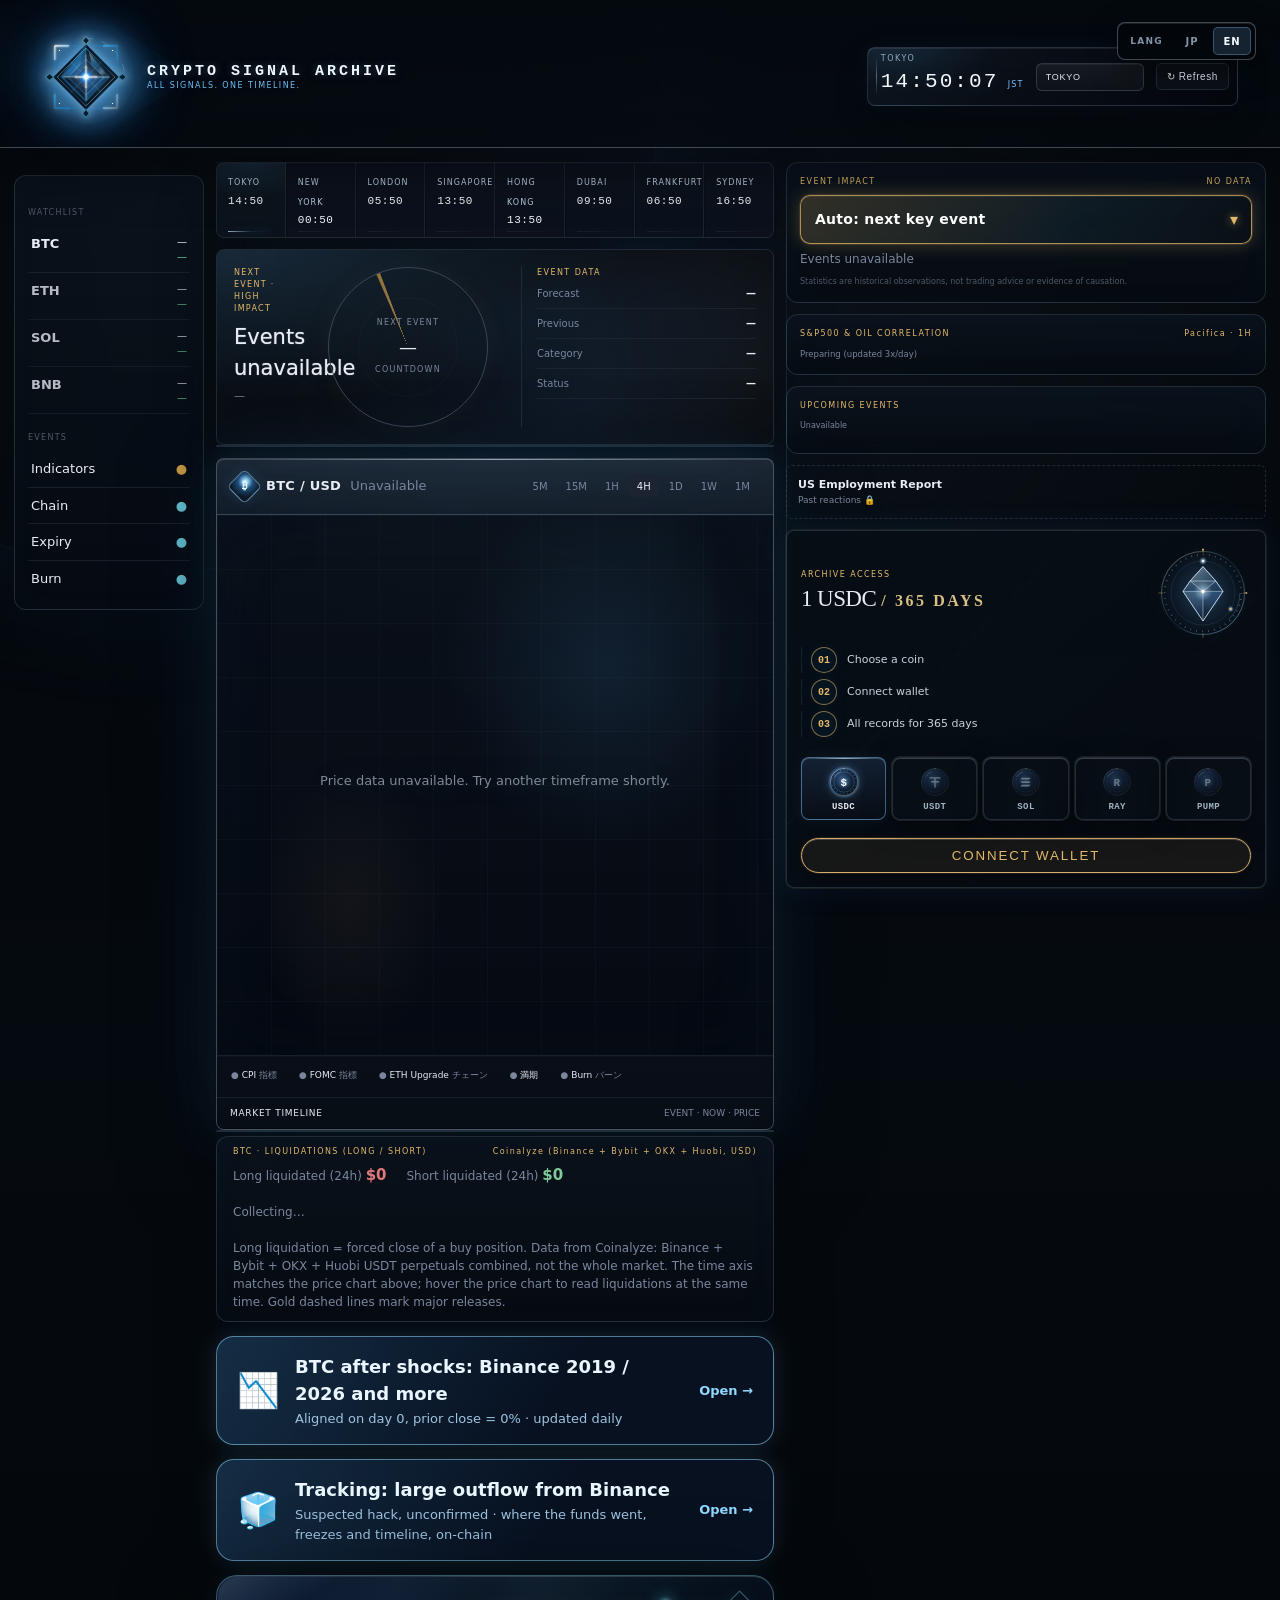
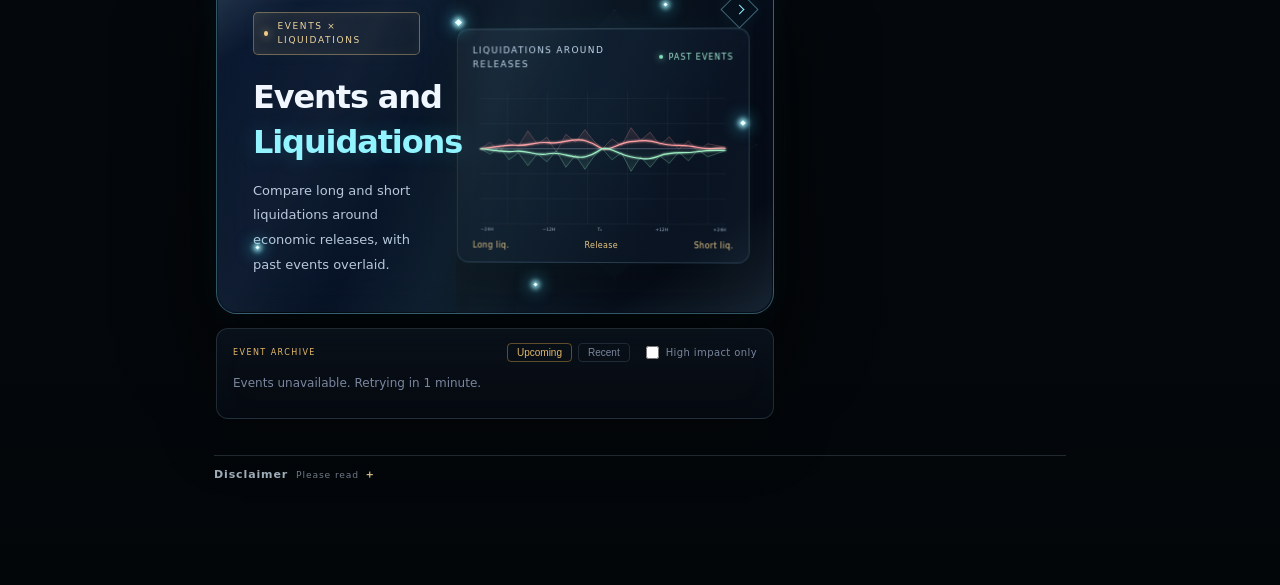
==== commit 8f431d64: "apply update zip 2026-11-03T13:19:23Z" ====
--- a/public/index.html
+++ b/public/index.html
@@ -2505,7 +2505,7 @@
 (async () => {
   const el = document.getElementById('midCard'); if (!el) return;
   let md = null; try { md = await (await fetch('/api/midterm', { cache: 'no-store' })).json(); } catch (_) {}
-  if (!md || !md.ev || !md.ev.mid2018) return;
+  if (!md || md.end || !md.ev || !md.ev.mid2018) return;
   const { drawPost } = await import('/xpost-draw.js');
   const draw = async () => { const lg = /^ja/.test(document.documentElement.lang || 'ja') ? 'ja' : 'en'; try { const cv = await drawPost({ id: 'site:midterm', sr: 'midterm', img: { mid: md }, ja: '', en: '' }, lg); el.innerHTML = ''; const im = new Image(); im.alt = 'BTC after US midterms'; im.src = cv.toDataURL('image/png'); el.appendChild(im); el.style.display = ''; } catch (_) {} };
   await draw(); try { new MutationObserver(draw).observe(document.documentElement, { attributes: true, attributeFilter: ['lang'] }); } catch (_) {}
